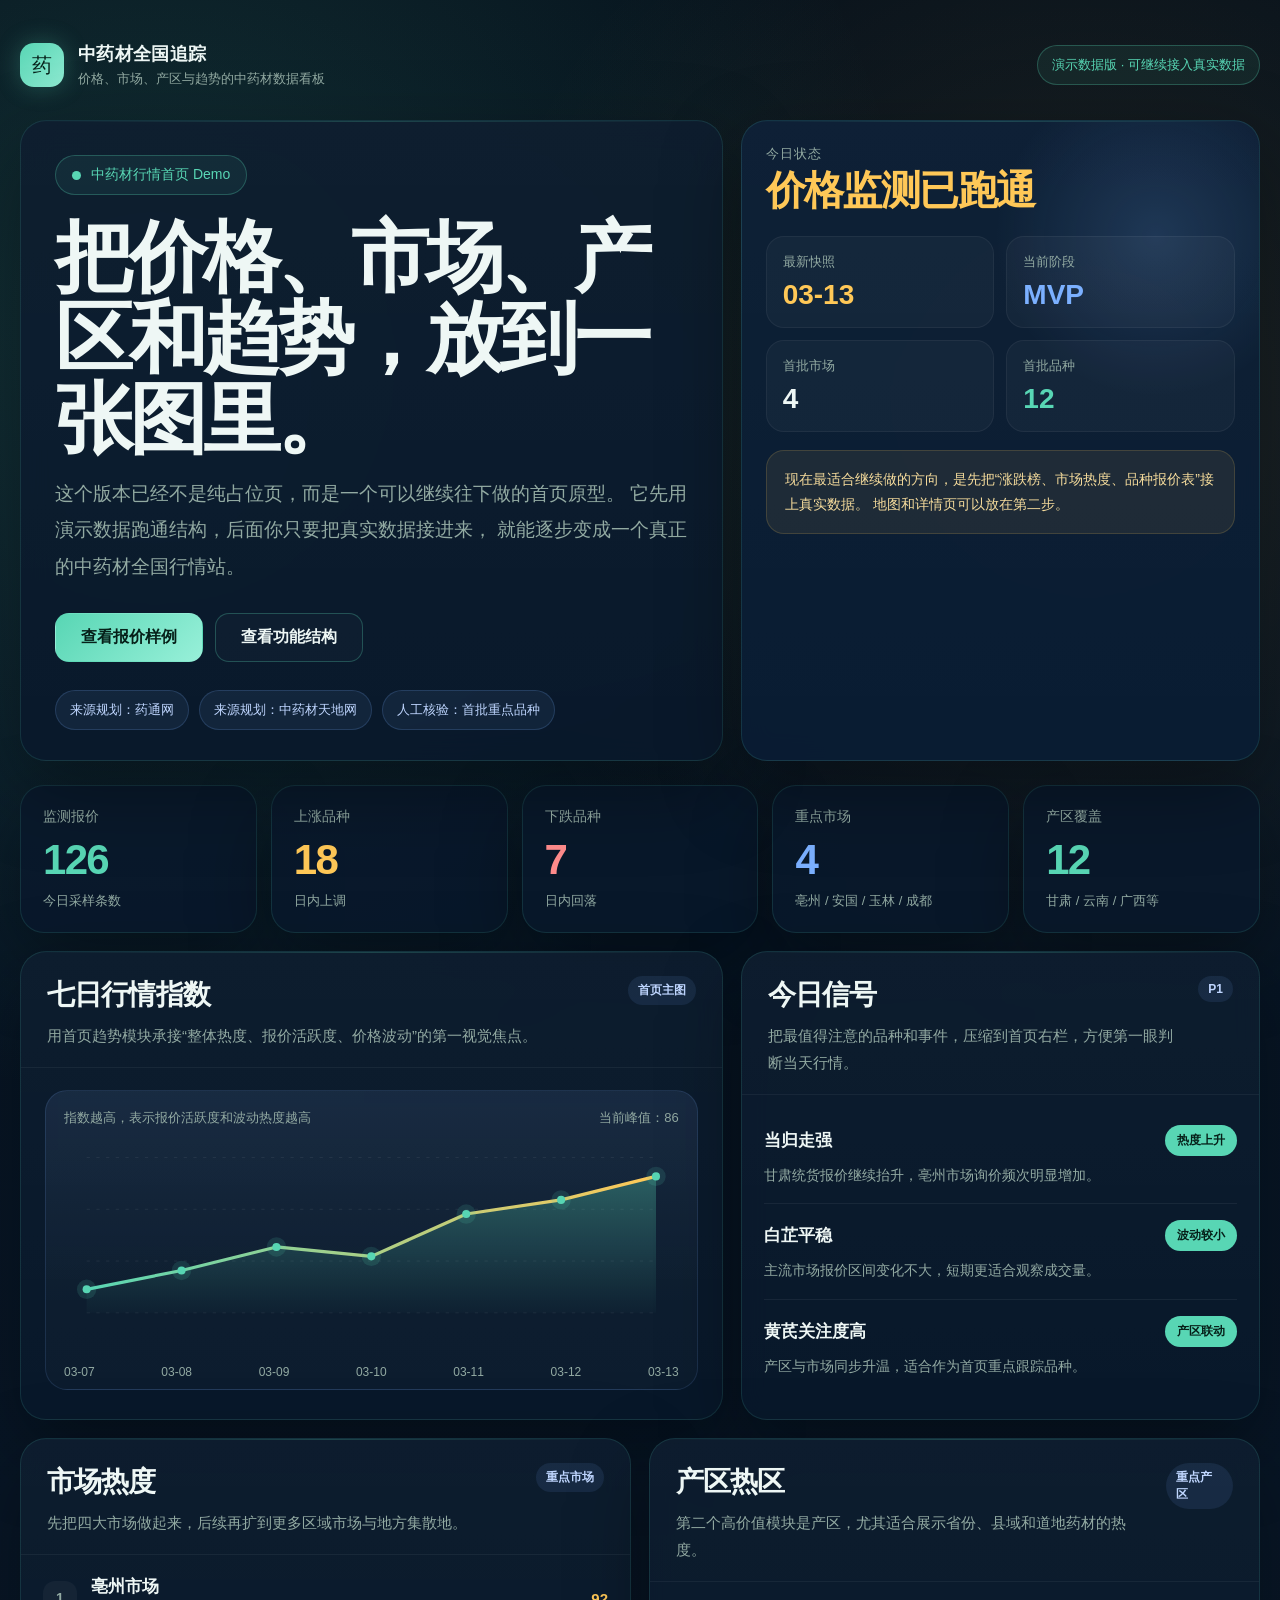
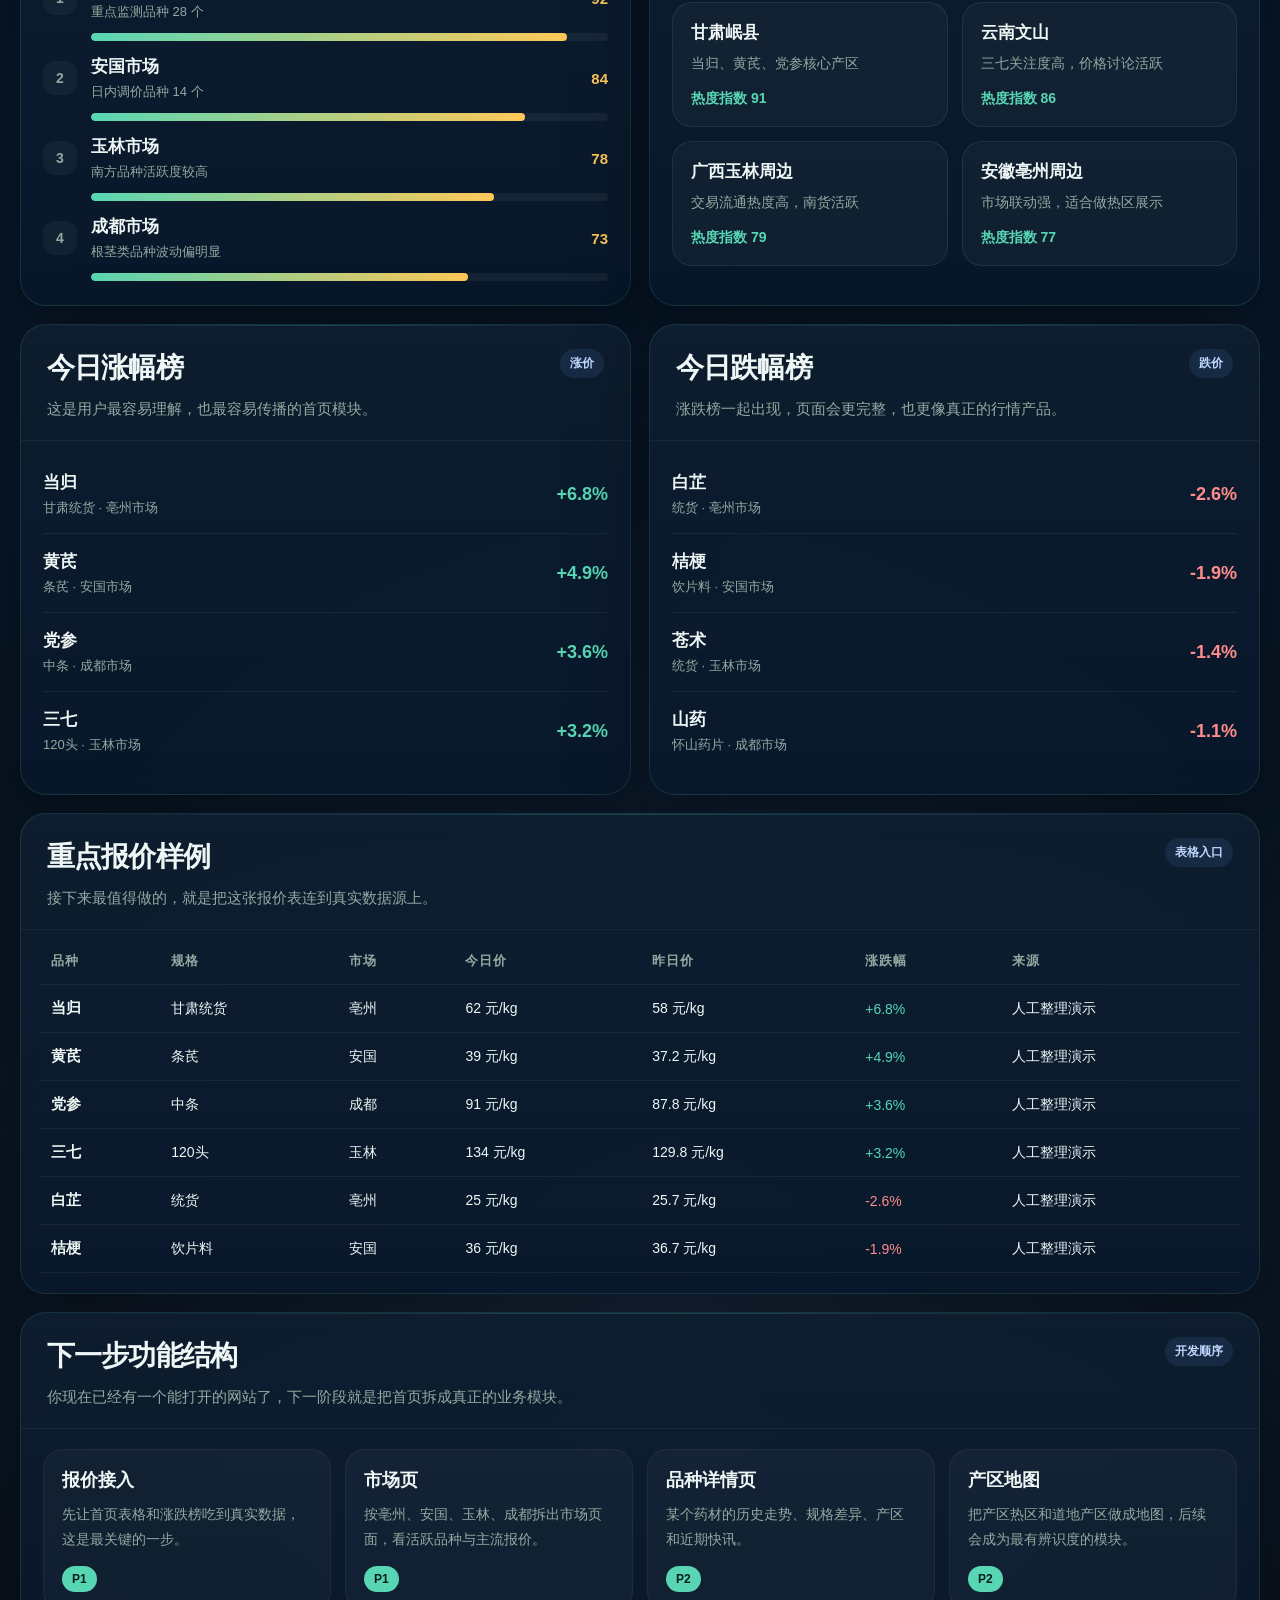
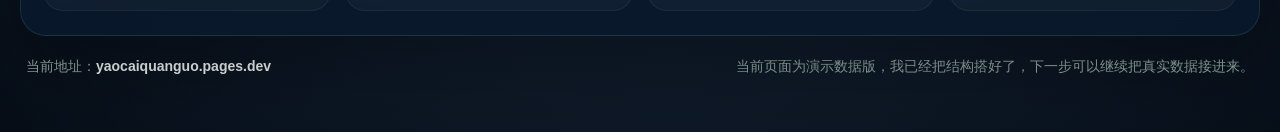
==== public/index.html @ 90f105a0 "Restore previous homepage visual palette" ====
<!DOCTYPE html>
<html lang="zh-CN">
<head>
  <meta charset="UTF-8">
  <meta name="viewport" content="width=device-width, initial-scale=1.0">
  <title>中药材全国追踪</title>
  <style>
    :root {
      --bg: #06111e;
      --bg-soft: #0b1c30;
      --panel: rgba(9, 25, 44, 0.9);
      --panel-strong: rgba(10, 29, 51, 0.96);
      --line: rgba(88, 214, 180, 0.14);
      --line-strong: rgba(88, 214, 180, 0.28);
      --text: #eef7f5;
      --muted: #92aaa2;
      --accent: #58d6b4;
      --accent-rgb: 88, 214, 180;
      --accent-deep: #1cb593;
      --accent-2: #ffc857;
      --accent-2-rgb: 255, 200, 87;
      --accent-3: #7bb0ff;
      --accent-3-rgb: 123, 176, 255;
      --danger: #ff8c8c;
      --danger-deep: #ff5f5f;
      --shadow: 0 28px 80px rgba(0, 0, 0, 0.34);
      --radius: 26px;
    }

    * {
      box-sizing: border-box;
    }

    html {
      scroll-behavior: smooth;
    }

    body {
      margin: 0;
      color: var(--text);
      font-family: "PingFang SC", "Noto Sans SC", "Microsoft YaHei", sans-serif;
      background:
        radial-gradient(circle at 12% 10%, rgba(var(--accent-rgb), 0.16), transparent 24%),
        radial-gradient(circle at 85% 12%, rgba(var(--accent-2-rgb), 0.1), transparent 20%),
        radial-gradient(circle at 52% 88%, rgba(var(--accent-3-rgb), 0.14), transparent 28%),
        linear-gradient(180deg, #05101b 0%, #071524 28%, #091728 62%, #050c15 100%);
      min-height: 100vh;
    }

    .shell {
      width: min(1240px, calc(100% - 32px));
      margin: 0 auto;
      padding: 24px 0 56px;
    }

    .topbar {
      display: flex;
      align-items: center;
      justify-content: space-between;
      gap: 16px;
      padding: 18px 0 10px;
    }

    .brand {
      display: flex;
      align-items: center;
      gap: 14px;
    }

    .brand-mark {
      width: 44px;
      height: 44px;
      display: grid;
      place-items: center;
      border-radius: 14px;
      color: #062019;
      font-size: 20px;
      background: linear-gradient(135deg, var(--accent), #8fead2);
      box-shadow: 0 0 24px rgba(var(--accent-rgb), 0.28);
    }

    .brand h1 {
      margin: 0;
      font-size: 18px;
      letter-spacing: 0.02em;
    }

    .brand p {
      margin: 4px 0 0;
      color: var(--muted);
      font-size: 13px;
    }

    .status-pill {
      padding: 10px 14px;
      border: 1px solid var(--line-strong);
      border-radius: 999px;
      font-size: 13px;
      color: var(--accent);
      background: rgba(var(--accent-rgb), 0.08);
    }

    .hero {
      display: grid;
      grid-template-columns: 1.15fr 0.85fr;
      gap: 18px;
      padding: 22px 0 24px;
      align-items: stretch;
    }

    .hero-main,
    .panel {
      position: relative;
      overflow: hidden;
      border: 1px solid var(--line);
      border-radius: var(--radius);
      background:
        linear-gradient(180deg, rgba(255, 255, 255, 0.02), rgba(255, 255, 255, 0)),
        var(--panel);
      box-shadow: var(--shadow);
      backdrop-filter: blur(14px);
    }

    .hero-main {
      padding: 34px 34px 30px;
      min-height: 360px;
    }

    .hero-main::before,
    .panel::before {
      content: "";
      position: absolute;
      inset: 0 auto auto 0;
      width: 100%;
      height: 1px;
      background: linear-gradient(90deg, transparent, rgba(var(--accent-rgb), 0.4), transparent);
      opacity: 0.55;
    }

    .eyebrow {
      display: inline-flex;
      align-items: center;
      gap: 10px;
      padding: 10px 16px;
      border-radius: 999px;
      border: 1px solid var(--line-strong);
      color: var(--accent);
      background: rgba(var(--accent-rgb), 0.07);
      font-size: 14px;
    }

    .pulse {
      width: 9px;
      height: 9px;
      border-radius: 50%;
      background: var(--accent);
      box-shadow: 0 0 0 0 rgba(var(--accent-rgb), 0.65);
      animation: pulse 2s infinite;
    }

    @keyframes pulse {
      0% { box-shadow: 0 0 0 0 rgba(var(--accent-rgb), 0.55); }
      70% { box-shadow: 0 0 0 12px rgba(var(--accent-rgb), 0); }
      100% { box-shadow: 0 0 0 0 rgba(var(--accent-rgb), 0); }
    }

    .hero-title {
      margin: 22px 0 16px;
      max-width: 740px;
      font-size: clamp(38px, 7vw, 78px);
      line-height: 1.04;
      letter-spacing: -0.05em;
    }

    .hero-lead {
      max-width: 820px;
      margin: 0;
      font-size: 19px;
      line-height: 1.9;
      color: var(--muted);
    }

    .hero-actions {
      display: flex;
      flex-wrap: wrap;
      gap: 12px;
      margin-top: 28px;
    }

    .button {
      display: inline-flex;
      align-items: center;
      justify-content: center;
      min-width: 148px;
      padding: 13px 18px;
      border-radius: 14px;
      border: 1px solid var(--line-strong);
      text-decoration: none;
      color: var(--text);
      background: rgba(255, 255, 255, 0.02);
      font-weight: 600;
      transition: transform 0.18s ease, border-color 0.18s ease;
    }

    .button:hover {
      transform: translateY(-1px);
      border-color: rgba(var(--accent-rgb), 0.5);
    }

    .button.primary {
      color: #062019;
      background: linear-gradient(135deg, var(--accent), #98f0d9);
      border-color: transparent;
    }

    .source-strip {
      display: flex;
      flex-wrap: wrap;
      gap: 10px;
      margin-top: 28px;
    }

    .source-chip {
      padding: 10px 14px;
      border-radius: 999px;
      border: 1px solid rgba(var(--accent-3-rgb), 0.18);
      background: rgba(var(--accent-3-rgb), 0.08);
      color: #bfd6ff;
      font-size: 13px;
    }

    .hero-side {
      padding: 24px;
      display: flex;
      flex-direction: column;
      gap: 18px;
      background:
        radial-gradient(circle at 80% 18%, rgba(var(--accent-3-rgb), 0.16), transparent 24%),
        linear-gradient(180deg, rgba(255, 255, 255, 0.02), rgba(255, 255, 255, 0)),
        var(--panel-strong);
    }

    .side-label {
      color: var(--muted);
      font-size: 13px;
      letter-spacing: 0.08em;
      text-transform: uppercase;
    }

    .side-big {
      font-size: 40px;
      font-weight: 700;
      letter-spacing: -0.04em;
      color: var(--accent-2);
    }

    .mini-grid {
      display: grid;
      grid-template-columns: repeat(2, minmax(0, 1fr));
      gap: 12px;
    }

    .mini-card {
      padding: 16px;
      border-radius: 18px;
      background: rgba(255, 255, 255, 0.03);
      border: 1px solid rgba(255, 255, 255, 0.05);
    }

    .mini-card .mini-label {
      font-size: 13px;
      color: var(--muted);
    }

    .mini-card .mini-value {
      margin-top: 8px;
      font-size: 28px;
      font-weight: 700;
    }

    .side-note {
      margin: 0;
      padding: 16px 18px;
      border-radius: 18px;
      background: rgba(var(--accent-2-rgb), 0.08);
      color: #f6dc9c;
      line-height: 1.8;
      font-size: 14px;
      border: 1px solid rgba(var(--accent-2-rgb), 0.16);
    }

    .stats {
      display: grid;
      grid-template-columns: repeat(5, minmax(0, 1fr));
      gap: 14px;
      margin-bottom: 18px;
    }

    .stat {
      padding: 22px;
      border: 1px solid var(--line);
      border-radius: 24px;
      background: var(--panel);
      box-shadow: var(--shadow);
    }

    .stat-label {
      font-size: 14px;
      color: var(--muted);
    }

    .stat-value {
      margin-top: 10px;
      font-size: clamp(26px, 4vw, 42px);
      font-weight: 700;
      letter-spacing: -0.04em;
    }

    .stat-sub {
      margin-top: 8px;
      font-size: 13px;
      color: var(--muted);
    }

    .green {
      color: var(--accent);
    }

    .gold {
      color: var(--accent-2);
    }

    .blue {
      color: var(--accent-3);
    }

    .red {
      color: var(--danger);
    }

    .layout-two {
      display: grid;
      grid-template-columns: 1.15fr 0.85fr;
      gap: 18px;
      margin-bottom: 18px;
    }

    .panel-head {
      display: flex;
      align-items: flex-start;
      justify-content: space-between;
      gap: 16px;
      padding: 24px 26px 18px;
      border-bottom: 1px solid rgba(255, 255, 255, 0.05);
    }

    .panel-title {
      margin: 0;
      font-size: 28px;
      letter-spacing: -0.03em;
    }

    .panel-sub {
      margin: 8px 0 0;
      color: var(--muted);
      line-height: 1.8;
      font-size: 15px;
    }

    .trend-panel {
      min-height: 420px;
    }

    .chart-area {
      padding: 22px 24px 26px;
    }

    .chart-frame {
      padding: 18px 18px 10px;
      border-radius: 22px;
      background:
        linear-gradient(180deg, rgba(var(--accent-3-rgb), 0.08), transparent 72%),
        rgba(255, 255, 255, 0.02);
      border: 1px solid rgba(var(--accent-3-rgb), 0.14);
    }

    .chart-meta {
      display: flex;
      justify-content: space-between;
      gap: 12px;
      margin-bottom: 16px;
      flex-wrap: wrap;
      color: var(--muted);
      font-size: 13px;
    }

    svg {
      width: 100%;
      height: auto;
      display: block;
    }

    .axis-row {
      display: flex;
      justify-content: space-between;
      gap: 8px;
      margin-top: 12px;
      color: var(--muted);
      font-size: 12px;
    }

    .signal-panel {
      min-height: 420px;
    }

    .signal-list {
      margin: 0;
      padding: 14px 22px 24px;
      list-style: none;
    }

    .signal-list li {
      padding: 16px 0;
      border-bottom: 1px solid rgba(255, 255, 255, 0.06);
    }

    .signal-list li:last-child {
      border-bottom: 0;
    }

    .signal-top {
      display: flex;
      justify-content: space-between;
      gap: 16px;
      align-items: center;
    }

    .signal-name {
      font-size: 17px;
      font-weight: 600;
    }

    .signal-tag {
      padding: 7px 12px;
      border-radius: 999px;
      font-size: 12px;
      font-weight: 700;
      color: #062019;
      background: var(--accent);
    }

    .signal-desc {
      margin-top: 8px;
      color: var(--muted);
      line-height: 1.7;
      font-size: 14px;
    }

    .heat-grid {
      display: grid;
      grid-template-columns: repeat(2, minmax(0, 1fr));
      gap: 18px;
      margin-bottom: 18px;
    }

    .heat-list {
      display: grid;
      gap: 14px;
      padding: 20px 22px 24px;
    }

    .heat-row {
      display: grid;
      grid-template-columns: auto 1fr auto;
      gap: 14px;
      align-items: center;
    }

    .heat-index {
      width: 34px;
      height: 34px;
      display: grid;
      place-items: center;
      border-radius: 12px;
      background: rgba(255, 255, 255, 0.04);
      color: var(--muted);
      font-size: 14px;
      font-weight: 700;
    }

    .heat-copy {
      min-width: 0;
    }

    .heat-name {
      font-size: 17px;
      font-weight: 600;
    }

    .heat-desc {
      margin-top: 5px;
      color: var(--muted);
      font-size: 13px;
      white-space: nowrap;
      overflow: hidden;
      text-overflow: ellipsis;
    }

    .heat-metric {
      min-width: 70px;
      text-align: right;
      font-weight: 700;
      color: var(--accent-2);
      font-size: 15px;
    }

    .bar {
      grid-column: 2 / span 2;
      height: 8px;
      border-radius: 999px;
      background: rgba(255, 255, 255, 0.05);
      overflow: hidden;
      margin-top: -2px;
    }

    .bar-fill {
      height: 100%;
      border-radius: 999px;
      background: linear-gradient(90deg, var(--accent), var(--accent-2));
    }

    .origin-grid {
      display: grid;
      grid-template-columns: repeat(2, minmax(0, 1fr));
      gap: 14px;
      padding: 20px 22px 24px;
    }

    .origin-card {
      padding: 18px;
      border-radius: 20px;
      background: rgba(255, 255, 255, 0.03);
      border: 1px solid rgba(var(--accent-3-rgb), 0.12);
    }

    .origin-name {
      font-size: 17px;
      font-weight: 700;
    }

    .origin-meta {
      margin-top: 8px;
      color: var(--muted);
      line-height: 1.7;
      font-size: 14px;
    }

    .origin-hot {
      margin-top: 14px;
      color: var(--accent);
      font-size: 14px;
      font-weight: 600;
    }

    .board-grid {
      display: grid;
      grid-template-columns: repeat(2, minmax(0, 1fr));
      gap: 18px;
      margin-bottom: 18px;
    }

    .board-list {
      margin: 0;
      padding: 14px 22px 24px;
      list-style: none;
    }

    .board-list li {
      display: grid;
      grid-template-columns: 1fr auto;
      gap: 12px;
      align-items: center;
      padding: 16px 0;
      border-bottom: 1px solid rgba(255, 255, 255, 0.06);
    }

    .board-list li:last-child {
      border-bottom: 0;
    }

    .board-name {
      font-size: 17px;
      font-weight: 600;
    }

    .board-desc {
      margin-top: 5px;
      color: var(--muted);
      font-size: 13px;
    }

    .board-value {
      font-size: 18px;
      font-weight: 700;
    }

    .table-panel {
      margin-bottom: 18px;
    }

    .table-wrap {
      overflow-x: auto;
      padding: 8px 18px 20px;
    }

    table {
      width: 100%;
      border-collapse: collapse;
      min-width: 860px;
    }

    th,
    td {
      padding: 14px 12px;
      text-align: left;
      border-bottom: 1px solid rgba(255, 255, 255, 0.06);
    }

    th {
      color: var(--muted);
      font-size: 13px;
      font-weight: 600;
      text-transform: uppercase;
      letter-spacing: 0.08em;
    }

    td {
      font-size: 14px;
    }

    .table-strong {
      font-weight: 700;
      font-size: 15px;
    }

    .chip {
      display: inline-flex;
      padding: 6px 10px;
      border-radius: 999px;
      font-size: 12px;
      font-weight: 700;
      background: rgba(var(--accent-3-rgb), 0.1);
      color: #bfd6ff;
    }

    .module-grid {
      display: grid;
      grid-template-columns: repeat(4, minmax(0, 1fr));
      gap: 14px;
      padding: 20px 22px 24px;
    }

    .module-card {
      padding: 18px;
      border-radius: 20px;
      background: rgba(255, 255, 255, 0.03);
      border: 1px solid rgba(255, 255, 255, 0.05);
    }

    .module-card h3 {
      margin: 0 0 10px;
      font-size: 18px;
    }

    .module-card p {
      margin: 0;
      color: var(--muted);
      line-height: 1.8;
      font-size: 14px;
    }

    .module-priority {
      margin-top: 14px;
      display: inline-flex;
      padding: 6px 10px;
      border-radius: 999px;
      font-size: 12px;
      font-weight: 700;
      color: #062019;
      background: var(--accent);
    }

    .footer {
      display: flex;
      justify-content: space-between;
      gap: 16px;
      align-items: center;
      padding: 22px 6px 0;
      color: var(--muted);
      font-size: 14px;
      flex-wrap: wrap;
    }

    .footer strong {
      color: var(--text);
    }

    @media (max-width: 1160px) {
      .stats {
        grid-template-columns: repeat(3, minmax(0, 1fr));
      }

      .module-grid {
        grid-template-columns: repeat(2, minmax(0, 1fr));
      }
    }

    @media (max-width: 920px) {
      .hero,
      .layout-two,
      .heat-grid,
      .board-grid {
        grid-template-columns: 1fr;
      }

      .stats {
        grid-template-columns: repeat(2, minmax(0, 1fr));
      }

      .origin-grid {
        grid-template-columns: 1fr;
      }

      .hero-main,
      .hero-side {
        padding-left: 22px;
        padding-right: 22px;
      }
    }

    @media (max-width: 640px) {
      .shell {
        width: min(100%, calc(100% - 20px));
      }

      .topbar {
        padding-top: 10px;
      }

      .hero-title {
        font-size: 42px;
      }

      .hero-lead {
        font-size: 16px;
      }

      .stats,
      .module-grid,
      .mini-grid {
        grid-template-columns: 1fr;
      }

      .panel-head {
        padding: 20px 18px 16px;
      }

      .chart-area,
      .heat-list,
      .origin-grid,
      .module-grid,
      .table-wrap,
      .board-list,
      .signal-list {
        padding-left: 16px;
        padding-right: 16px;
      }

      .panel-title {
        font-size: 24px;
      }
    }
  </style>
</head>
<body>
  <main class="shell">
    <header class="topbar">
      <div class="brand">
        <div class="brand-mark">药</div>
        <div>
          <h1>中药材全国追踪</h1>
          <p>价格、市场、产区与趋势的中药材数据看板</p>
        </div>
      </div>
      <div class="status-pill">演示数据版 · 可继续接入真实数据</div>
    </header>

    <section class="hero">
      <article class="hero-main">
        <div class="eyebrow">
          <span class="pulse"></span>
          中药材行情首页 Demo
        </div>
        <h2 class="hero-title">把价格、市场、产区和趋势，放到一张图里。</h2>
        <p class="hero-lead">
          这个版本已经不是纯占位页，而是一个可以继续往下做的首页原型。
          它先用演示数据跑通结构，后面你只要把真实数据接进来，
          就能逐步变成一个真正的中药材全国行情站。
        </p>
        <div class="hero-actions">
          <a class="button primary" href="#quotes">查看报价样例</a>
          <a class="button" href="#modules">查看功能结构</a>
        </div>
        <div class="source-strip">
          <span class="source-chip">来源规划：药通网</span>
          <span class="source-chip">来源规划：中药材天地网</span>
          <span class="source-chip">人工核验：首批重点品种</span>
        </div>
      </article>

      <aside class="hero-side panel">
        <div>
          <div class="side-label">今日状态</div>
          <div class="side-big">价格监测已跑通</div>
        </div>
        <div class="mini-grid">
          <div class="mini-card">
            <div class="mini-label">最新快照</div>
            <div class="mini-value gold">03-13</div>
          </div>
          <div class="mini-card">
            <div class="mini-label">当前阶段</div>
            <div class="mini-value blue">MVP</div>
          </div>
          <div class="mini-card">
            <div class="mini-label">首批市场</div>
            <div class="mini-value">4</div>
          </div>
          <div class="mini-card">
            <div class="mini-label">首批品种</div>
            <div class="mini-value green">12</div>
          </div>
        </div>
        <p class="side-note">
          现在最适合继续做的方向，是先把“涨跌榜、市场热度、品种报价表”接上真实数据。
          地图和详情页可以放在第二步。
        </p>
      </aside>
    </section>

    <section class="stats" id="stats"></section>

    <section class="layout-two">
      <article class="panel trend-panel">
        <div class="panel-head">
          <div>
            <h2 class="panel-title">七日行情指数</h2>
            <p class="panel-sub">用首页趋势模块承接“整体热度、报价活跃度、价格波动”的第一视觉焦点。</p>
          </div>
          <div class="chip">首页主图</div>
        </div>
        <div class="chart-area">
          <div class="chart-frame">
            <div class="chart-meta">
              <span>指数越高，表示报价活跃度和波动热度越高</span>
              <span>当前峰值：86</span>
            </div>
            <svg id="trendChart" viewBox="0 0 760 260" aria-label="七日行情指数图"></svg>
            <div class="axis-row" id="axisRow"></div>
          </div>
        </div>
      </article>

      <aside class="panel signal-panel">
        <div class="panel-head">
          <div>
            <h2 class="panel-title">今日信号</h2>
            <p class="panel-sub">把最值得注意的品种和事件，压缩到首页右栏，方便第一眼判断当天行情。</p>
          </div>
          <div class="chip">P1</div>
        </div>
        <ul class="signal-list" id="signalList"></ul>
      </aside>
    </section>

    <section class="heat-grid">
      <article class="panel">
        <div class="panel-head">
          <div>
            <h2 class="panel-title">市场热度</h2>
            <p class="panel-sub">先把四大市场做起来，后续再扩到更多区域市场与地方集散地。</p>
          </div>
          <div class="chip">重点市场</div>
        </div>
        <div class="heat-list" id="marketHeat"></div>
      </article>

      <article class="panel">
        <div class="panel-head">
          <div>
            <h2 class="panel-title">产区热区</h2>
            <p class="panel-sub">第二个高价值模块是产区，尤其适合展示省份、县域和道地药材的热度。</p>
          </div>
          <div class="chip">重点产区</div>
        </div>
        <div class="origin-grid" id="originHeat"></div>
      </article>
    </section>

    <section class="board-grid">
      <article class="panel">
        <div class="panel-head">
          <div>
            <h2 class="panel-title">今日涨幅榜</h2>
            <p class="panel-sub">这是用户最容易理解，也最容易传播的首页模块。</p>
          </div>
          <div class="chip">涨价</div>
        </div>
        <ul class="board-list" id="gainerList"></ul>
      </article>

      <article class="panel">
        <div class="panel-head">
          <div>
            <h2 class="panel-title">今日跌幅榜</h2>
            <p class="panel-sub">涨跌榜一起出现，页面会更完整，也更像真正的行情产品。</p>
          </div>
          <div class="chip">跌价</div>
        </div>
        <ul class="board-list" id="loserList"></ul>
      </article>
    </section>

    <section class="panel table-panel" id="quotes">
      <div class="panel-head">
        <div>
          <h2 class="panel-title">重点报价样例</h2>
          <p class="panel-sub">接下来最值得做的，就是把这张报价表连到真实数据源上。</p>
        </div>
        <div class="chip">表格入口</div>
      </div>
      <div class="table-wrap">
        <table>
          <thead>
            <tr>
              <th>品种</th>
              <th>规格</th>
              <th>市场</th>
              <th>今日价</th>
              <th>昨日价</th>
              <th>涨跌幅</th>
              <th>来源</th>
            </tr>
          </thead>
          <tbody id="quoteRows"></tbody>
        </table>
      </div>
    </section>

    <section class="panel" id="modules">
      <div class="panel-head">
        <div>
          <h2 class="panel-title">下一步功能结构</h2>
          <p class="panel-sub">你现在已经有一个能打开的网站了，下一阶段就是把首页拆成真正的业务模块。</p>
        </div>
        <div class="chip">开发顺序</div>
      </div>
      <div class="module-grid">
        <div class="module-card">
          <h3>报价接入</h3>
          <p>先让首页表格和涨跌榜吃到真实数据，这是最关键的一步。</p>
          <span class="module-priority">P1</span>
        </div>
        <div class="module-card">
          <h3>市场页</h3>
          <p>按亳州、安国、玉林、成都拆出市场页面，看活跃品种与主流报价。</p>
          <span class="module-priority">P1</span>
        </div>
        <div class="module-card">
          <h3>品种详情页</h3>
          <p>某个药材的历史走势、规格差异、产区和近期快讯。</p>
          <span class="module-priority">P2</span>
        </div>
        <div class="module-card">
          <h3>产区地图</h3>
          <p>把产区热区和道地产区做成地图，后续会成为最有辨识度的模块。</p>
          <span class="module-priority">P2</span>
        </div>
      </div>
    </section>

    <footer class="footer">
      <div>当前地址：<strong>yaocaiquanguo.pages.dev</strong></div>
      <div>当前页面为演示数据版，我已经把结构搭好了，下一步可以继续把真实数据接进来。</div>
    </footer>
  </main>

  <script>
    const dashboard = {
      stats: [
        { label: "监测报价", value: "126", sub: "今日采样条数", tone: "green" },
        { label: "上涨品种", value: "18", sub: "日内上调", tone: "gold" },
        { label: "下跌品种", value: "7", sub: "日内回落", tone: "red" },
        { label: "重点市场", value: "4", sub: "亳州 / 安国 / 玉林 / 成都", tone: "blue" },
        { label: "产区覆盖", value: "12", sub: "甘肃 / 云南 / 广西等", tone: "green" }
      ],
      trend: {
        labels: ["03-07", "03-08", "03-09", "03-10", "03-11", "03-12", "03-13"],
        values: [62, 66, 71, 69, 78, 81, 86]
      },
      signals: [
        {
          name: "当归走强",
          tag: "热度上升",
          desc: "甘肃统货报价继续抬升，亳州市场询价频次明显增加。"
        },
        {
          name: "白芷平稳",
          tag: "波动较小",
          desc: "主流市场报价区间变化不大，短期更适合观察成交量。"
        },
        {
          name: "黄芪关注度高",
          tag: "产区联动",
          desc: "产区与市场同步升温，适合作为首页重点跟踪品种。"
        }
      ],
      markets: [
        { name: "亳州市场", desc: "重点监测品种 28 个", score: 92 },
        { name: "安国市场", desc: "日内调价品种 14 个", score: 84 },
        { name: "玉林市场", desc: "南方品种活跃度较高", score: 78 },
        { name: "成都市场", desc: "根茎类品种波动偏明显", score: 73 }
      ],
      origins: [
        { name: "甘肃岷县", meta: "当归、黄芪、党参核心产区", hot: "热度指数 91" },
        { name: "云南文山", meta: "三七关注度高，价格讨论活跃", hot: "热度指数 86" },
        { name: "广西玉林周边", meta: "交易流通热度高，南货活跃", hot: "热度指数 79" },
        { name: "安徽亳州周边", meta: "市场联动强，适合做热区展示", hot: "热度指数 77" }
      ],
      gainers: [
        { name: "当归", desc: "甘肃统货 · 亳州市场", value: "+6.8%" },
        { name: "黄芪", desc: "条芪 · 安国市场", value: "+4.9%" },
        { name: "党参", desc: "中条 · 成都市场", value: "+3.6%" },
        { name: "三七", desc: "120头 · 玉林市场", value: "+3.2%" }
      ],
      losers: [
        { name: "白芷", desc: "统货 · 亳州市场", value: "-2.6%" },
        { name: "桔梗", desc: "饮片料 · 安国市场", value: "-1.9%" },
        { name: "苍术", desc: "统货 · 玉林市场", value: "-1.4%" },
        { name: "山药", desc: "怀山药片 · 成都市场", value: "-1.1%" }
      ],
      quotes: [
        { herb: "当归", spec: "甘肃统货", market: "亳州", today: "62 元/kg", yesterday: "58 元/kg", change: "+6.8%", source: "人工整理演示" },
        { herb: "黄芪", spec: "条芪", market: "安国", today: "39 元/kg", yesterday: "37.2 元/kg", change: "+4.9%", source: "人工整理演示" },
        { herb: "党参", spec: "中条", market: "成都", today: "91 元/kg", yesterday: "87.8 元/kg", change: "+3.6%", source: "人工整理演示" },
        { herb: "三七", spec: "120头", market: "玉林", today: "134 元/kg", yesterday: "129.8 元/kg", change: "+3.2%", source: "人工整理演示" },
        { herb: "白芷", spec: "统货", market: "亳州", today: "25 元/kg", yesterday: "25.7 元/kg", change: "-2.6%", source: "人工整理演示" },
        { herb: "桔梗", spec: "饮片料", market: "安国", today: "36 元/kg", yesterday: "36.7 元/kg", change: "-1.9%", source: "人工整理演示" }
      ]
    };

    function renderStats() {
      const root = document.getElementById("stats");
      root.innerHTML = dashboard.stats.map((item) => `
        <article class="stat">
          <div class="stat-label">${item.label}</div>
          <div class="stat-value ${item.tone}">${item.value}</div>
          <div class="stat-sub">${item.sub}</div>
        </article>
      `).join("");
    }

    function renderTrend() {
      const svg = document.getElementById("trendChart");
      const axis = document.getElementById("axisRow");
      const labels = dashboard.trend.labels;
      const values = dashboard.trend.values;
      const width = 760;
      const height = 260;
      const paddingX = 28;
      const top = 18;
      const bottom = 210;
      const min = Math.min(...values) - 5;
      const max = Math.max(...values) + 4;
      const stepX = (width - paddingX * 2) / (values.length - 1);

      const points = values.map((value, index) => {
        const x = paddingX + index * stepX;
        const y = bottom - ((value - min) / (max - min)) * (bottom - top);
        return { x, y, value };
      });

      const linePath = points.map((point, index) => `${index === 0 ? "M" : "L"} ${point.x} ${point.y}`).join(" ");
      const areaPath = `${linePath} L ${points[points.length - 1].x} ${bottom} L ${points[0].x} ${bottom} Z`;

      const grid = [0, 1, 2, 3].map((row) => {
        const y = top + ((bottom - top) / 3) * row;
        return `<line x1="${paddingX}" y1="${y}" x2="${width - paddingX}" y2="${y}" stroke="rgba(255,255,255,0.08)" stroke-dasharray="4 8" />`;
      }).join("");

      const dots = points.map((point) => `
        <circle cx="${point.x}" cy="${point.y}" r="5" fill="#58d6b4"></circle>
        <circle cx="${point.x}" cy="${point.y}" r="12" fill="rgba(88,214,180,0.14)"></circle>
      `).join("");

      svg.innerHTML = `
        <defs>
          <linearGradient id="areaFill" x1="0" x2="0" y1="0" y2="1">
            <stop offset="0%" stop-color="rgba(88,214,180,0.32)" />
            <stop offset="100%" stop-color="rgba(88,214,180,0.02)" />
          </linearGradient>
          <linearGradient id="lineStroke" x1="0" x2="1" y1="0" y2="0">
            <stop offset="0%" stop-color="#58d6b4" />
            <stop offset="100%" stop-color="#ffc857" />
          </linearGradient>
        </defs>
        ${grid}
        <path d="${areaPath}" fill="url(#areaFill)"></path>
        <path d="${linePath}" fill="none" stroke="url(#lineStroke)" stroke-width="4" stroke-linecap="round" stroke-linejoin="round"></path>
        ${dots}
      `;

      axis.innerHTML = labels.map((label) => `<span>${label}</span>`).join("");
    }

    function renderSignals() {
      const root = document.getElementById("signalList");
      root.innerHTML = dashboard.signals.map((item) => `
        <li>
          <div class="signal-top">
            <div class="signal-name">${item.name}</div>
            <span class="signal-tag">${item.tag}</span>
          </div>
          <div class="signal-desc">${item.desc}</div>
        </li>
      `).join("");
    }

    function renderMarkets() {
      const root = document.getElementById("marketHeat");
      root.innerHTML = dashboard.markets.map((item, index) => `
        <div class="heat-row">
          <div class="heat-index">${index + 1}</div>
          <div class="heat-copy">
            <div class="heat-name">${item.name}</div>
            <div class="heat-desc">${item.desc}</div>
          </div>
          <div class="heat-metric">${item.score}</div>
          <div class="bar">
            <div class="bar-fill" style="width:${item.score}%"></div>
          </div>
        </div>
      `).join("");
    }

    function renderOrigins() {
      const root = document.getElementById("originHeat");
      root.innerHTML = dashboard.origins.map((item) => `
        <article class="origin-card">
          <div class="origin-name">${item.name}</div>
          <div class="origin-meta">${item.meta}</div>
          <div class="origin-hot">${item.hot}</div>
        </article>
      `).join("");
    }

    function renderBoard(listId, items, tone) {
      const root = document.getElementById(listId);
      root.innerHTML = items.map((item) => `
        <li>
          <div>
            <div class="board-name">${item.name}</div>
            <div class="board-desc">${item.desc}</div>
          </div>
          <div class="board-value ${tone}">${item.value}</div>
        </li>
      `).join("");
    }

    function renderQuotes() {
      const root = document.getElementById("quoteRows");
      root.innerHTML = dashboard.quotes.map((item) => `
        <tr>
          <td class="table-strong">${item.herb}</td>
          <td>${item.spec}</td>
          <td>${item.market}</td>
          <td>${item.today}</td>
          <td>${item.yesterday}</td>
          <td class="${item.change.startsWith('-') ? 'red' : 'green'}">${item.change}</td>
          <td>${item.source}</td>
        </tr>
      `).join("");
    }

    renderStats();
    renderTrend();
    renderSignals();
    renderMarkets();
    renderOrigins();
    renderBoard("gainerList", dashboard.gainers, "green");
    renderBoard("loserList", dashboard.losers, "red");
    renderQuotes();
  </script>
</body>
</html>
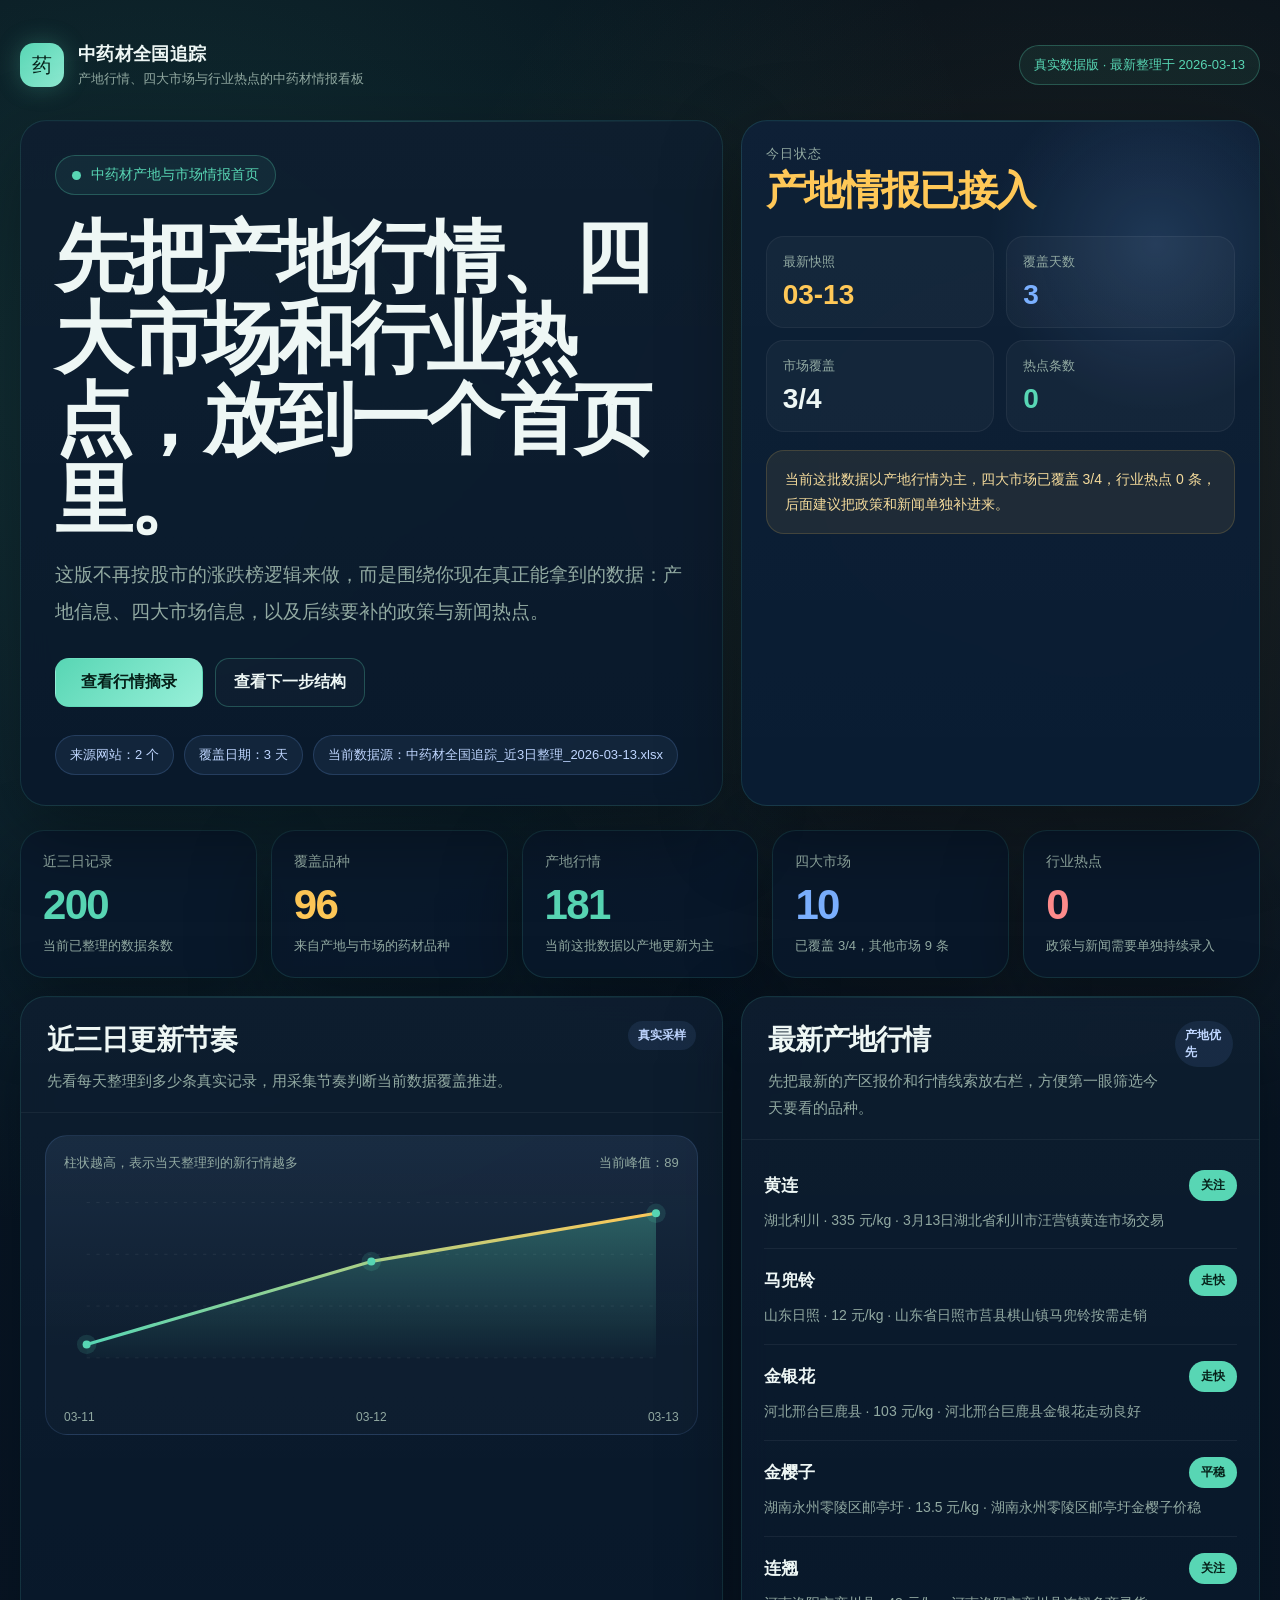
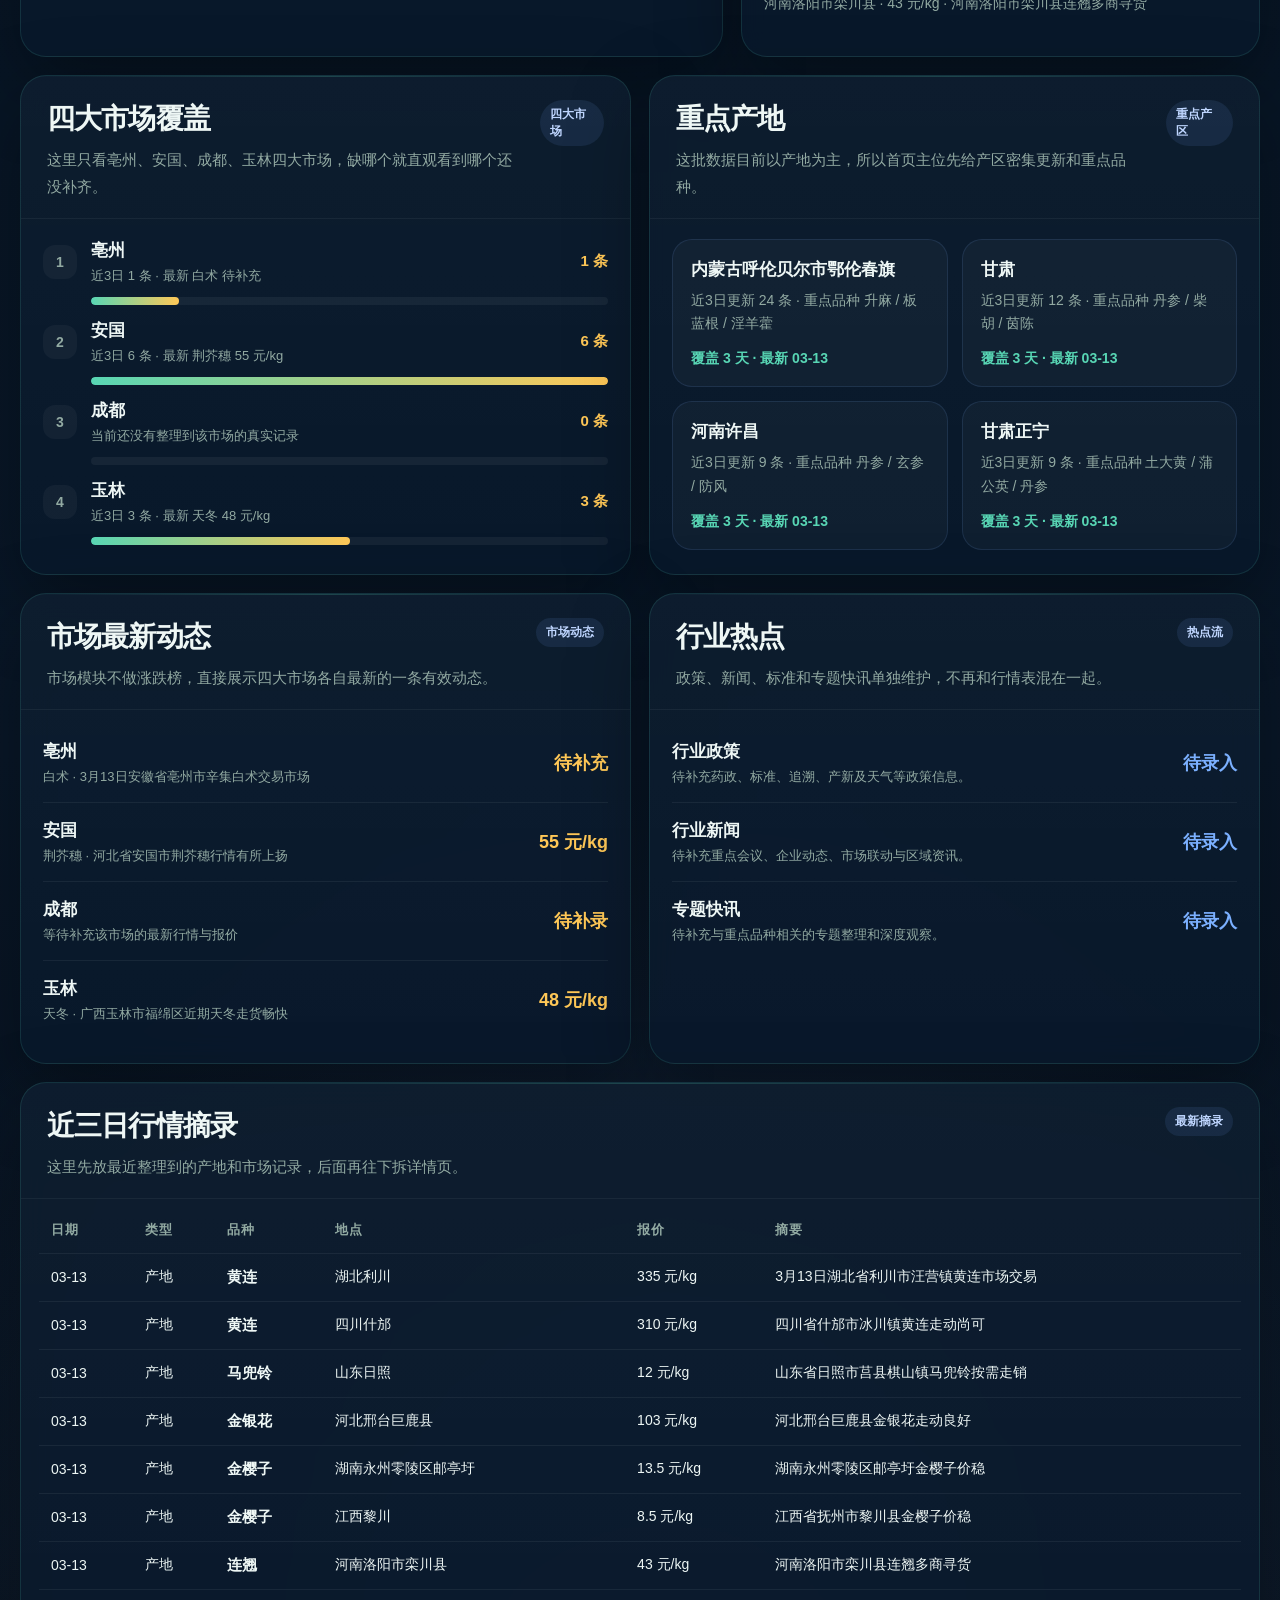
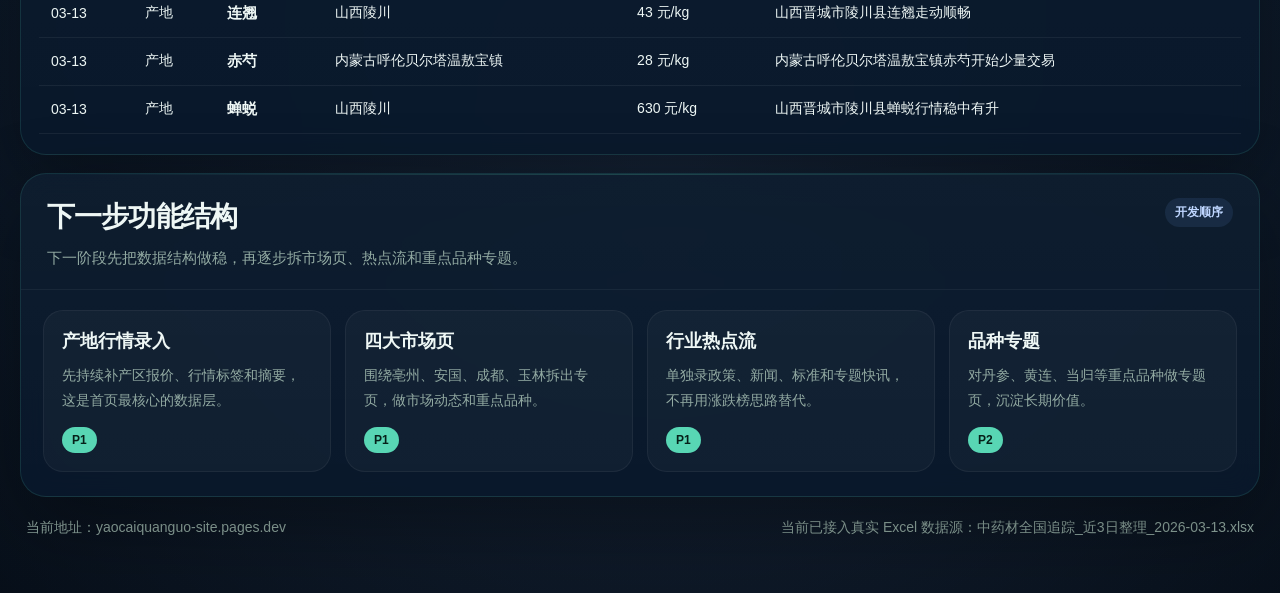
==== commit 4fb9960b: "Reshape site around origin market and hotspot data" ====
--- a/public/index.html
+++ b/public/index.html
@@ -789,62 +789,51 @@
         <div class="brand-mark">药</div>
         <div>
           <h1>中药材全国追踪</h1>
-          <p>价格、市场、产区与趋势的中药材数据看板</p>
+          <p>产地行情、四大市场与行业热点的中药材情报看板</p>
         </div>
       </div>
-      <div class="status-pill">演示数据版 · 可继续接入真实数据</div>
+      <div class="status-pill" id="statusPill">真实数据加载中</div>
     </header>
 
     <section class="hero">
       <article class="hero-main">
-        <div class="eyebrow">
+        <div class="eyebrow" id="heroEyebrow">
           <span class="pulse"></span>
-          中药材行情首页 Demo
-        </div>
-        <h2 class="hero-title">把价格、市场、产区和趋势，放到一张图里。</h2>
-        <p class="hero-lead">
-          这个版本已经不是纯占位页，而是一个可以继续往下做的首页原型。
-          它先用演示数据跑通结构，后面你只要把真实数据接进来，
-          就能逐步变成一个真正的中药材全国行情站。
-        </p>
+          中药材情报首页
+        </div>
+        <h2 class="hero-title" id="heroTitle">先把产地行情、四大市场和行业热点，放到一个首页里。</h2>
+        <p class="hero-lead" id="heroLead">这版首页正在读取真实 Excel 数据，重点展示产地、市场和行业热点。</p>
         <div class="hero-actions">
-          <a class="button primary" href="#quotes">查看报价样例</a>
-          <a class="button" href="#modules">查看功能结构</a>
-        </div>
-        <div class="source-strip">
-          <span class="source-chip">来源规划：药通网</span>
-          <span class="source-chip">来源规划：中药材天地网</span>
-          <span class="source-chip">人工核验：首批重点品种</span>
-        </div>
+          <a class="button primary" href="#quotes">查看行情摘录</a>
+          <a class="button" href="#modules">查看下一步结构</a>
+        </div>
+        <div class="source-strip" id="sourceStrip"></div>
       </article>
 
       <aside class="hero-side panel">
         <div>
           <div class="side-label">今日状态</div>
-          <div class="side-big">价格监测已跑通</div>
+          <div class="side-big" id="sideBig">真实数据加载中</div>
         </div>
         <div class="mini-grid">
           <div class="mini-card">
             <div class="mini-label">最新快照</div>
-            <div class="mini-value gold">03-13</div>
+            <div class="mini-value gold" id="latestDateValue">--</div>
           </div>
           <div class="mini-card">
-            <div class="mini-label">当前阶段</div>
-            <div class="mini-value blue">MVP</div>
+            <div class="mini-label">覆盖天数</div>
+            <div class="mini-value blue" id="daySpanValue">--</div>
           </div>
           <div class="mini-card">
-            <div class="mini-label">首批市场</div>
-            <div class="mini-value">4</div>
+            <div class="mini-label">市场覆盖</div>
+            <div class="mini-value" id="marketCoverageValue">--</div>
           </div>
           <div class="mini-card">
-            <div class="mini-label">首批品种</div>
-            <div class="mini-value green">12</div>
-          </div>
-        </div>
-        <p class="side-note">
-          现在最适合继续做的方向，是先把“涨跌榜、市场热度、品种报价表”接上真实数据。
-          地图和详情页可以放在第二步。
-        </p>
+            <div class="mini-label">热点条数</div>
+            <div class="mini-value green" id="hotspotCountValue">--</div>
+          </div>
+        </div>
+        <p class="side-note" id="sideNote">当前这批数据以产地为主，行业热点正在等待补充。</p>
       </aside>
     </section>
 
@@ -854,18 +843,18 @@
       <article class="panel trend-panel">
         <div class="panel-head">
           <div>
-            <h2 class="panel-title">七日行情指数</h2>
-            <p class="panel-sub">用首页趋势模块承接“整体热度、报价活跃度、价格波动”的第一视觉焦点。</p>
-          </div>
-          <div class="chip">首页主图</div>
+            <h2 class="panel-title">近三日更新节奏</h2>
+            <p class="panel-sub">先看每天整理到多少条真实记录，用采集节奏判断当前数据覆盖推进。</p>
+          </div>
+          <div class="chip">真实采样</div>
         </div>
         <div class="chart-area">
           <div class="chart-frame">
             <div class="chart-meta">
-              <span>指数越高，表示报价活跃度和波动热度越高</span>
-              <span>当前峰值：86</span>
+              <span>柱状越高，表示当天整理到的新行情越多</span>
+              <span id="trendPeak">当前峰值：--</span>
             </div>
-            <svg id="trendChart" viewBox="0 0 760 260" aria-label="七日行情指数图"></svg>
+            <svg id="trendChart" viewBox="0 0 760 260" aria-label="近三日更新节奏图"></svg>
             <div class="axis-row" id="axisRow"></div>
           </div>
         </div>
@@ -874,10 +863,10 @@
       <aside class="panel signal-panel">
         <div class="panel-head">
           <div>
-            <h2 class="panel-title">今日信号</h2>
-            <p class="panel-sub">把最值得注意的品种和事件，压缩到首页右栏，方便第一眼判断当天行情。</p>
-          </div>
-          <div class="chip">P1</div>
+            <h2 class="panel-title">最新产地行情</h2>
+            <p class="panel-sub">先把最新的产区报价和行情线索放右栏，方便第一眼筛选今天要看的品种。</p>
+          </div>
+          <div class="chip">产地优先</div>
         </div>
         <ul class="signal-list" id="signalList"></ul>
       </aside>
@@ -887,10 +876,10 @@
       <article class="panel">
         <div class="panel-head">
           <div>
-            <h2 class="panel-title">市场热度</h2>
-            <p class="panel-sub">先把四大市场做起来，后续再扩到更多区域市场与地方集散地。</p>
-          </div>
-          <div class="chip">重点市场</div>
+            <h2 class="panel-title">四大市场覆盖</h2>
+            <p class="panel-sub">这里只看亳州、安国、成都、玉林四大市场，缺哪个就直观看到哪个还没补齐。</p>
+          </div>
+          <div class="chip">四大市场</div>
         </div>
         <div class="heat-list" id="marketHeat"></div>
       </article>
@@ -898,8 +887,8 @@
       <article class="panel">
         <div class="panel-head">
           <div>
-            <h2 class="panel-title">产区热区</h2>
-            <p class="panel-sub">第二个高价值模块是产区，尤其适合展示省份、县域和道地药材的热度。</p>
+            <h2 class="panel-title">重点产地</h2>
+            <p class="panel-sub">这批数据目前以产地为主，所以首页主位先给产区密集更新和重点品种。</p>
           </div>
           <div class="chip">重点产区</div>
         </div>
@@ -911,45 +900,44 @@
       <article class="panel">
         <div class="panel-head">
           <div>
-            <h2 class="panel-title">今日涨幅榜</h2>
-            <p class="panel-sub">这是用户最容易理解，也最容易传播的首页模块。</p>
-          </div>
-          <div class="chip">涨价</div>
-        </div>
-        <ul class="board-list" id="gainerList"></ul>
+            <h2 class="panel-title">市场最新动态</h2>
+            <p class="panel-sub">市场模块不做涨跌榜，直接展示四大市场各自最新的一条有效动态。</p>
+          </div>
+          <div class="chip">市场动态</div>
+        </div>
+        <ul class="board-list" id="marketUpdateList"></ul>
       </article>
 
       <article class="panel">
         <div class="panel-head">
           <div>
-            <h2 class="panel-title">今日跌幅榜</h2>
-            <p class="panel-sub">涨跌榜一起出现，页面会更完整，也更像真正的行情产品。</p>
-          </div>
-          <div class="chip">跌价</div>
-        </div>
-        <ul class="board-list" id="loserList"></ul>
+            <h2 class="panel-title">行业热点</h2>
+            <p class="panel-sub">政策、新闻、标准和专题快讯单独维护，不再和行情表混在一起。</p>
+          </div>
+          <div class="chip">热点流</div>
+        </div>
+        <ul class="board-list" id="hotspotList"></ul>
       </article>
     </section>
 
     <section class="panel table-panel" id="quotes">
       <div class="panel-head">
         <div>
-          <h2 class="panel-title">重点报价样例</h2>
-          <p class="panel-sub">接下来最值得做的，就是把这张报价表连到真实数据源上。</p>
-        </div>
-        <div class="chip">表格入口</div>
+          <h2 class="panel-title">近三日行情摘录</h2>
+          <p class="panel-sub">这里先放最近整理到的产地和市场记录，后面再往下拆详情页。</p>
+        </div>
+        <div class="chip">最新摘录</div>
       </div>
       <div class="table-wrap">
         <table>
           <thead>
             <tr>
+              <th>日期</th>
+              <th>类型</th>
               <th>品种</th>
-              <th>规格</th>
-              <th>市场</th>
-              <th>今日价</th>
-              <th>昨日价</th>
-              <th>涨跌幅</th>
-              <th>来源</th>
+              <th>地点</th>
+              <th>报价</th>
+              <th>摘要</th>
             </tr>
           </thead>
           <tbody id="quoteRows"></tbody>
@@ -961,105 +949,21 @@
       <div class="panel-head">
         <div>
           <h2 class="panel-title">下一步功能结构</h2>
-          <p class="panel-sub">你现在已经有一个能打开的网站了，下一阶段就是把首页拆成真正的业务模块。</p>
+          <p class="panel-sub">下一阶段先把数据结构做稳，再逐步拆市场页、热点流和重点品种专题。</p>
         </div>
         <div class="chip">开发顺序</div>
       </div>
-      <div class="module-grid">
-        <div class="module-card">
-          <h3>报价接入</h3>
-          <p>先让首页表格和涨跌榜吃到真实数据，这是最关键的一步。</p>
-          <span class="module-priority">P1</span>
-        </div>
-        <div class="module-card">
-          <h3>市场页</h3>
-          <p>按亳州、安国、玉林、成都拆出市场页面，看活跃品种与主流报价。</p>
-          <span class="module-priority">P1</span>
-        </div>
-        <div class="module-card">
-          <h3>品种详情页</h3>
-          <p>某个药材的历史走势、规格差异、产区和近期快讯。</p>
-          <span class="module-priority">P2</span>
-        </div>
-        <div class="module-card">
-          <h3>产区地图</h3>
-          <p>把产区热区和道地产区做成地图，后续会成为最有辨识度的模块。</p>
-          <span class="module-priority">P2</span>
-        </div>
-      </div>
+      <div class="module-grid" id="moduleGrid"></div>
     </section>
 
     <footer class="footer">
-      <div>当前地址：<strong>yaocaiquanguo.pages.dev</strong></div>
-      <div>当前页面为演示数据版，我已经把结构搭好了，下一步可以继续把真实数据接进来。</div>
+      <div id="footerLeft">当前地址：<strong>yaocaiquanguo-site.pages.dev</strong></div>
+      <div id="footerRight">当前页面正在读取真实 Excel 数据。</div>
     </footer>
   </main>
 
   <script>
-    const dashboard = {
-      stats: [
-        { label: "监测报价", value: "126", sub: "今日采样条数", tone: "green" },
-        { label: "上涨品种", value: "18", sub: "日内上调", tone: "gold" },
-        { label: "下跌品种", value: "7", sub: "日内回落", tone: "red" },
-        { label: "重点市场", value: "4", sub: "亳州 / 安国 / 玉林 / 成都", tone: "blue" },
-        { label: "产区覆盖", value: "12", sub: "甘肃 / 云南 / 广西等", tone: "green" }
-      ],
-      trend: {
-        labels: ["03-07", "03-08", "03-09", "03-10", "03-11", "03-12", "03-13"],
-        values: [62, 66, 71, 69, 78, 81, 86]
-      },
-      signals: [
-        {
-          name: "当归走强",
-          tag: "热度上升",
-          desc: "甘肃统货报价继续抬升，亳州市场询价频次明显增加。"
-        },
-        {
-          name: "白芷平稳",
-          tag: "波动较小",
-          desc: "主流市场报价区间变化不大，短期更适合观察成交量。"
-        },
-        {
-          name: "黄芪关注度高",
-          tag: "产区联动",
-          desc: "产区与市场同步升温，适合作为首页重点跟踪品种。"
-        }
-      ],
-      markets: [
-        { name: "亳州市场", desc: "重点监测品种 28 个", score: 92 },
-        { name: "安国市场", desc: "日内调价品种 14 个", score: 84 },
-        { name: "玉林市场", desc: "南方品种活跃度较高", score: 78 },
-        { name: "成都市场", desc: "根茎类品种波动偏明显", score: 73 }
-      ],
-      origins: [
-        { name: "甘肃岷县", meta: "当归、黄芪、党参核心产区", hot: "热度指数 91" },
-        { name: "云南文山", meta: "三七关注度高，价格讨论活跃", hot: "热度指数 86" },
-        { name: "广西玉林周边", meta: "交易流通热度高，南货活跃", hot: "热度指数 79" },
-        { name: "安徽亳州周边", meta: "市场联动强，适合做热区展示", hot: "热度指数 77" }
-      ],
-      gainers: [
-        { name: "当归", desc: "甘肃统货 · 亳州市场", value: "+6.8%" },
-        { name: "黄芪", desc: "条芪 · 安国市场", value: "+4.9%" },
-        { name: "党参", desc: "中条 · 成都市场", value: "+3.6%" },
-        { name: "三七", desc: "120头 · 玉林市场", value: "+3.2%" }
-      ],
-      losers: [
-        { name: "白芷", desc: "统货 · 亳州市场", value: "-2.6%" },
-        { name: "桔梗", desc: "饮片料 · 安国市场", value: "-1.9%" },
-        { name: "苍术", desc: "统货 · 玉林市场", value: "-1.4%" },
-        { name: "山药", desc: "怀山药片 · 成都市场", value: "-1.1%" }
-      ],
-      quotes: [
-        { herb: "当归", spec: "甘肃统货", market: "亳州", today: "62 元/kg", yesterday: "58 元/kg", change: "+6.8%", source: "人工整理演示" },
-        { herb: "黄芪", spec: "条芪", market: "安国", today: "39 元/kg", yesterday: "37.2 元/kg", change: "+4.9%", source: "人工整理演示" },
-        { herb: "党参", spec: "中条", market: "成都", today: "91 元/kg", yesterday: "87.8 元/kg", change: "+3.6%", source: "人工整理演示" },
-        { herb: "三七", spec: "120头", market: "玉林", today: "134 元/kg", yesterday: "129.8 元/kg", change: "+3.2%", source: "人工整理演示" },
-        { herb: "白芷", spec: "统货", market: "亳州", today: "25 元/kg", yesterday: "25.7 元/kg", change: "-2.6%", source: "人工整理演示" },
-        { herb: "桔梗", spec: "饮片料", market: "安国", today: "36 元/kg", yesterday: "36.7 元/kg", change: "-1.9%", source: "人工整理演示" }
-      ]
-    };
-
-    function renderStats() {
+    function renderStats(dashboard) {
       const root = document.getElementById("stats");
       root.innerHTML = dashboard.stats.map((item) => `
         <article class="stat">
@@ -1070,11 +974,40 @@
       `).join("");
     }
 
-    function renderTrend() {
+    function renderHero(dashboard) {
+      document.getElementById("statusPill").textContent = dashboard.status;
+      document.getElementById("heroEyebrow").innerHTML = `<span class="pulse"></span>${dashboard.hero.eyebrow}`;
+      document.getElementById("heroTitle").textContent = dashboard.hero.title;
+      document.getElementById("heroLead").textContent = dashboard.hero.lead;
+      document.getElementById("sideBig").textContent = dashboard.hero.side_big;
+      document.getElementById("sideNote").textContent = dashboard.hero.side_note;
+
+      const metrics = dashboard.side_metrics || [];
+      document.getElementById("latestDateValue").textContent = metrics[0]?.value || "--";
+      document.getElementById("daySpanValue").textContent = metrics[1]?.value || "--";
+      document.getElementById("marketCoverageValue").textContent = metrics[2]?.value || "--";
+      document.getElementById("hotspotCountValue").textContent = metrics[3]?.value || "--";
+
+      const strip = document.getElementById("sourceStrip");
+      strip.innerHTML = (dashboard.hero.source_strip || []).map((item) => `<span class="source-chip">${item}</span>`).join("");
+
+      document.getElementById("footerLeft").textContent = dashboard.footer.left;
+      document.getElementById("footerRight").textContent = dashboard.footer.right;
+    }
+
+    function renderTrend(dashboard) {
       const svg = document.getElementById("trendChart");
       const axis = document.getElementById("axisRow");
       const labels = dashboard.trend.labels;
       const values = dashboard.trend.values;
+      document.getElementById("trendPeak").textContent = `当前峰值：${dashboard.trend.peak}`;
+
+      if (!labels.length || !values.length) {
+        svg.innerHTML = "";
+        axis.innerHTML = "";
+        return;
+      }
+
       const width = 760;
       const height = 260;
       const paddingX = 28;
@@ -1082,17 +1015,16 @@
       const bottom = 210;
       const min = Math.min(...values) - 5;
       const max = Math.max(...values) + 4;
-      const stepX = (width - paddingX * 2) / (values.length - 1);
+      const stepX = values.length > 1 ? (width - paddingX * 2) / (values.length - 1) : 0;
 
       const points = values.map((value, index) => {
         const x = paddingX + index * stepX;
-        const y = bottom - ((value - min) / (max - min)) * (bottom - top);
+        const y = bottom - ((value - min) / (max - min || 1)) * (bottom - top);
         return { x, y, value };
       });
 
       const linePath = points.map((point, index) => `${index === 0 ? "M" : "L"} ${point.x} ${point.y}`).join(" ");
       const areaPath = `${linePath} L ${points[points.length - 1].x} ${bottom} L ${points[0].x} ${bottom} Z`;
-
       const grid = [0, 1, 2, 3].map((row) => {
         const y = top + ((bottom - top) / 3) * row;
         return `<line x1="${paddingX}" y1="${y}" x2="${width - paddingX}" y2="${y}" stroke="rgba(255,255,255,0.08)" stroke-dasharray="4 8" />`;
@@ -1123,7 +1055,7 @@
       axis.innerHTML = labels.map((label) => `<span>${label}</span>`).join("");
     }
 
-    function renderSignals() {
+    function renderSignals(dashboard) {
       const root = document.getElementById("signalList");
       root.innerHTML = dashboard.signals.map((item) => `
         <li>
@@ -1136,7 +1068,7 @@
       `).join("");
     }
 
-    function renderMarkets() {
+    function renderMarkets(dashboard) {
       const root = document.getElementById("marketHeat");
       root.innerHTML = dashboard.markets.map((item, index) => `
         <div class="heat-row">
@@ -1145,7 +1077,7 @@
             <div class="heat-name">${item.name}</div>
             <div class="heat-desc">${item.desc}</div>
           </div>
-          <div class="heat-metric">${item.score}</div>
+          <div class="heat-metric">${item.metric}</div>
           <div class="bar">
             <div class="bar-fill" style="width:${item.score}%"></div>
           </div>
@@ -1153,7 +1085,7 @@
       `).join("");
     }
 
-    function renderOrigins() {
+    function renderOrigins(dashboard) {
       const root = document.getElementById("originHeat");
       root.innerHTML = dashboard.origins.map((item) => `
         <article class="origin-card">
@@ -1177,29 +1109,57 @@
       `).join("");
     }
 
-    function renderQuotes() {
+    function renderQuotes(dashboard) {
       const root = document.getElementById("quoteRows");
-      root.innerHTML = dashboard.quotes.map((item) => `
+      root.innerHTML = dashboard.table_rows.map((item) => `
         <tr>
+          <td>${item.date}</td>
+          <td>${item.type}</td>
           <td class="table-strong">${item.herb}</td>
-          <td>${item.spec}</td>
-          <td>${item.market}</td>
-          <td>${item.today}</td>
-          <td>${item.yesterday}</td>
-          <td class="${item.change.startsWith('-') ? 'red' : 'green'}">${item.change}</td>
-          <td>${item.source}</td>
+          <td>${item.place}</td>
+          <td>${item.price}</td>
+          <td>${item.summary}</td>
         </tr>
       `).join("");
     }
 
-    renderStats();
-    renderTrend();
-    renderSignals();
-    renderMarkets();
-    renderOrigins();
-    renderBoard("gainerList", dashboard.gainers, "green");
-    renderBoard("loserList", dashboard.losers, "red");
-    renderQuotes();
+    function renderModules(dashboard) {
+      const root = document.getElementById("moduleGrid");
+      root.innerHTML = dashboard.modules.map((item) => `
+        <div class="module-card">
+          <h3>${item.title}</h3>
+          <p>${item.desc}</p>
+          <span class="module-priority">${item.priority}</span>
+        </div>
+      `).join("");
+    }
+
+    async function loadDashboard() {
+      try {
+        const response = await fetch(`./data/dashboard.json?v=${Date.now()}`);
+        if (!response.ok) {
+          throw new Error(`Failed to load dashboard data: ${response.status}`);
+        }
+        const dashboard = await response.json();
+        renderHero(dashboard);
+        renderStats(dashboard);
+        renderTrend(dashboard);
+        renderSignals(dashboard);
+        renderMarkets(dashboard);
+        renderOrigins(dashboard);
+        renderBoard("marketUpdateList", dashboard.market_updates, "gold");
+        renderBoard("hotspotList", dashboard.hotspots, "blue");
+        renderQuotes(dashboard);
+        renderModules(dashboard);
+      } catch (error) {
+        console.error(error);
+        document.getElementById("statusPill").textContent = "数据加载失败";
+        document.getElementById("sideBig").textContent = "请重新生成数据";
+        document.getElementById("sideNote").textContent = "当前没有读到 dashboard.json，请检查数据文件是否存在。";
+      }
+    }
+
+    loadDashboard();
   </script>
 </body>
 </html>
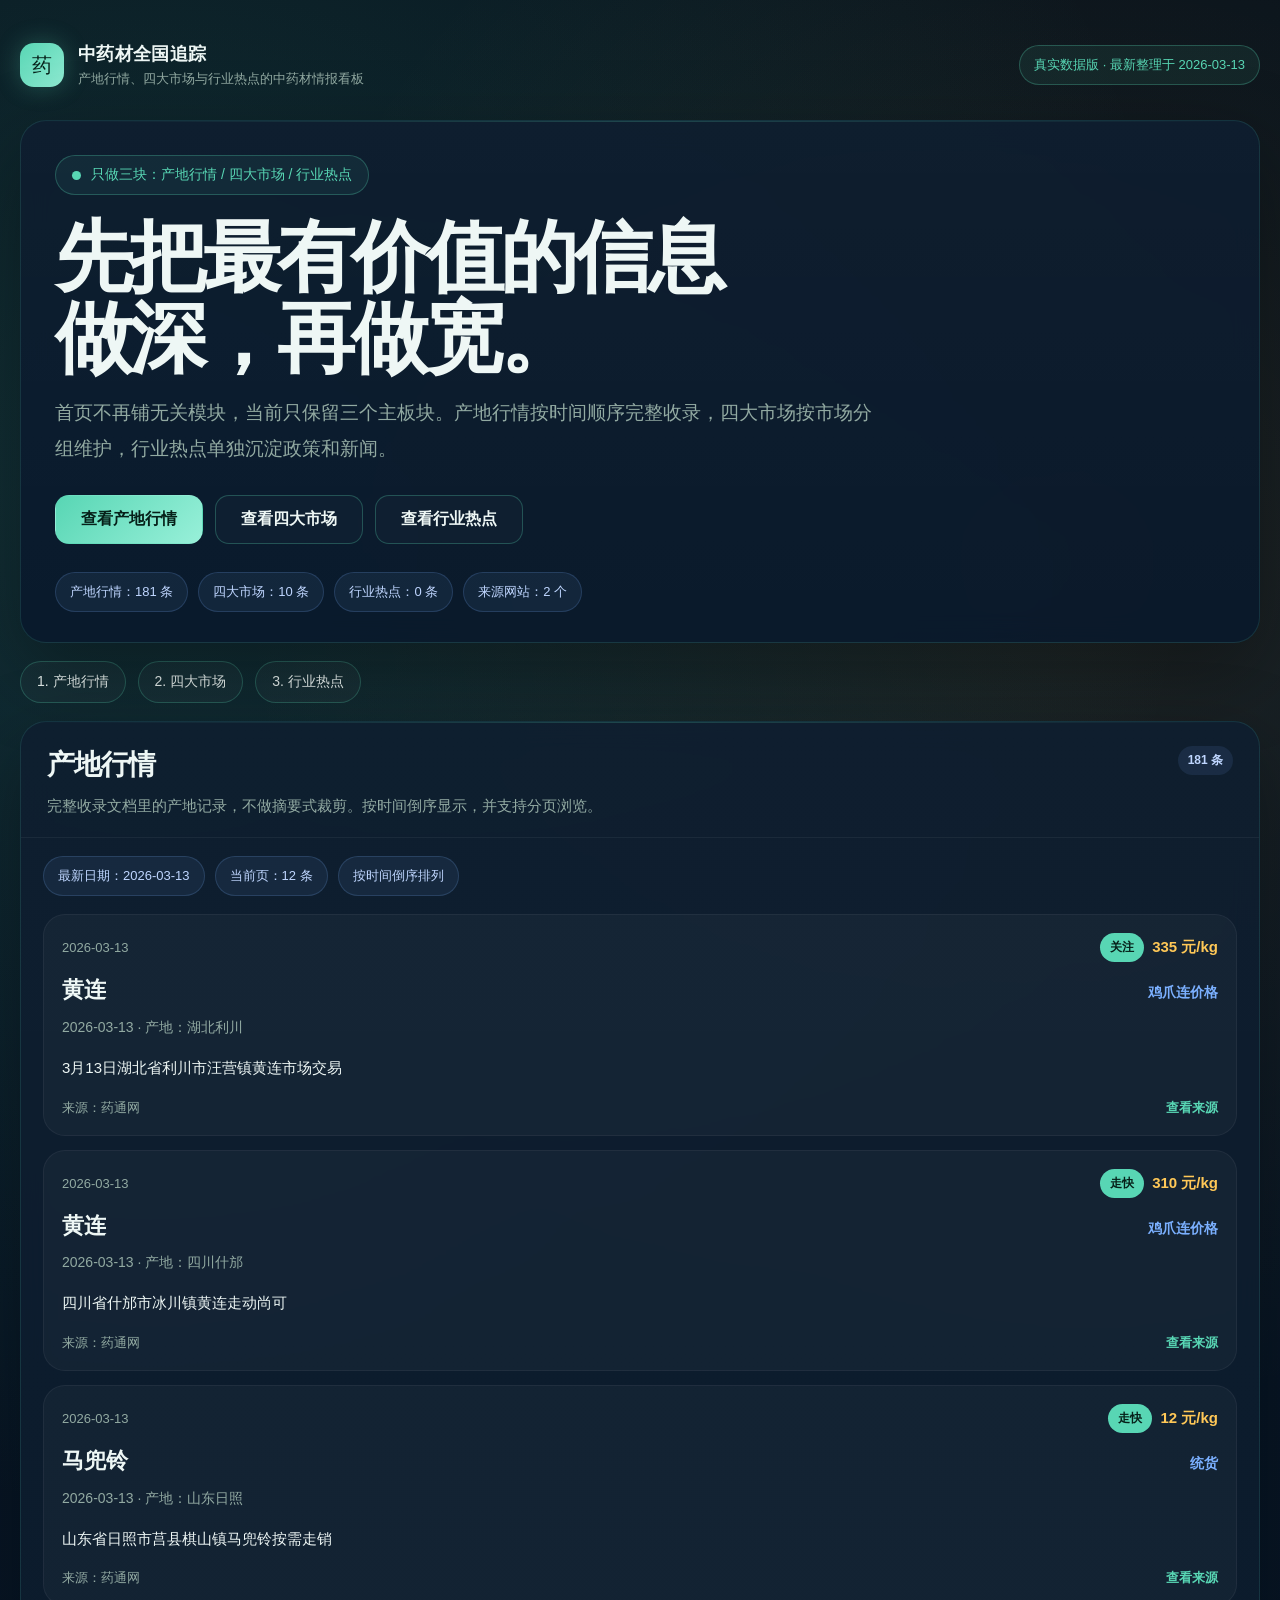
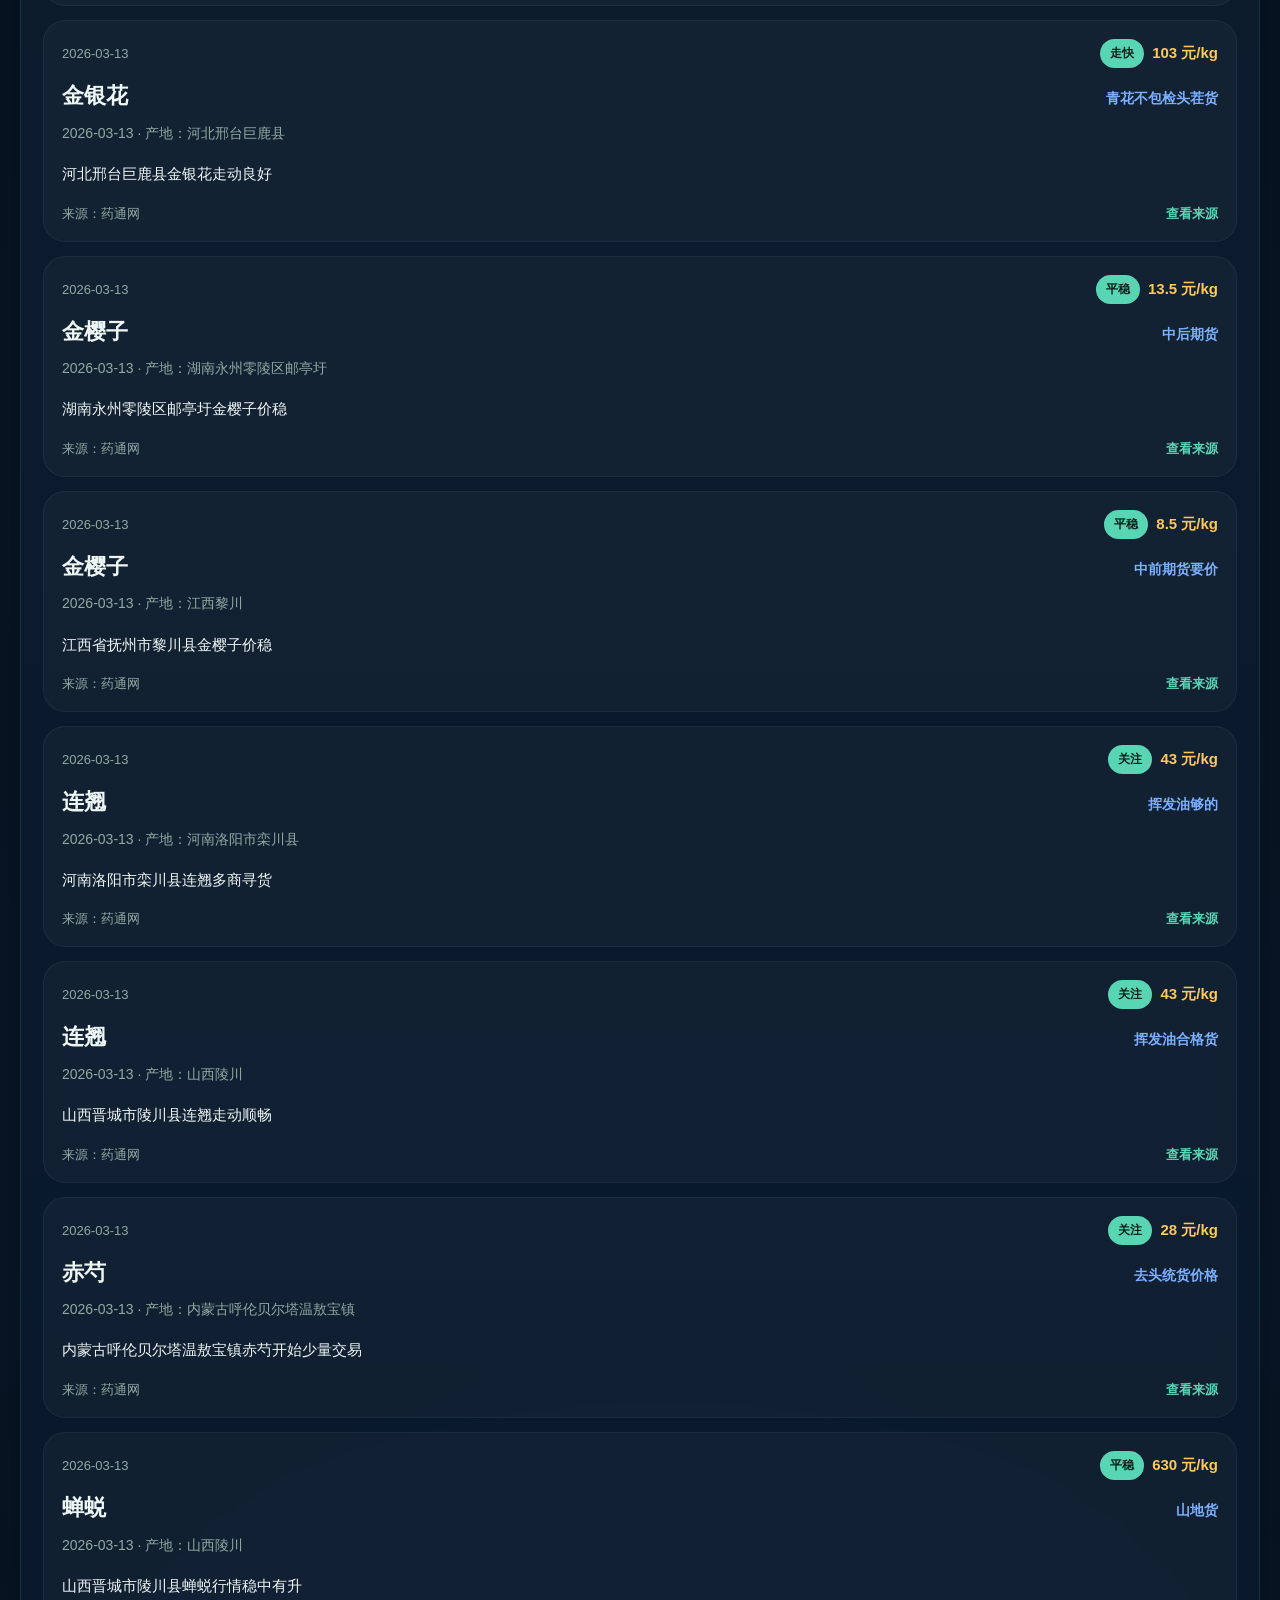
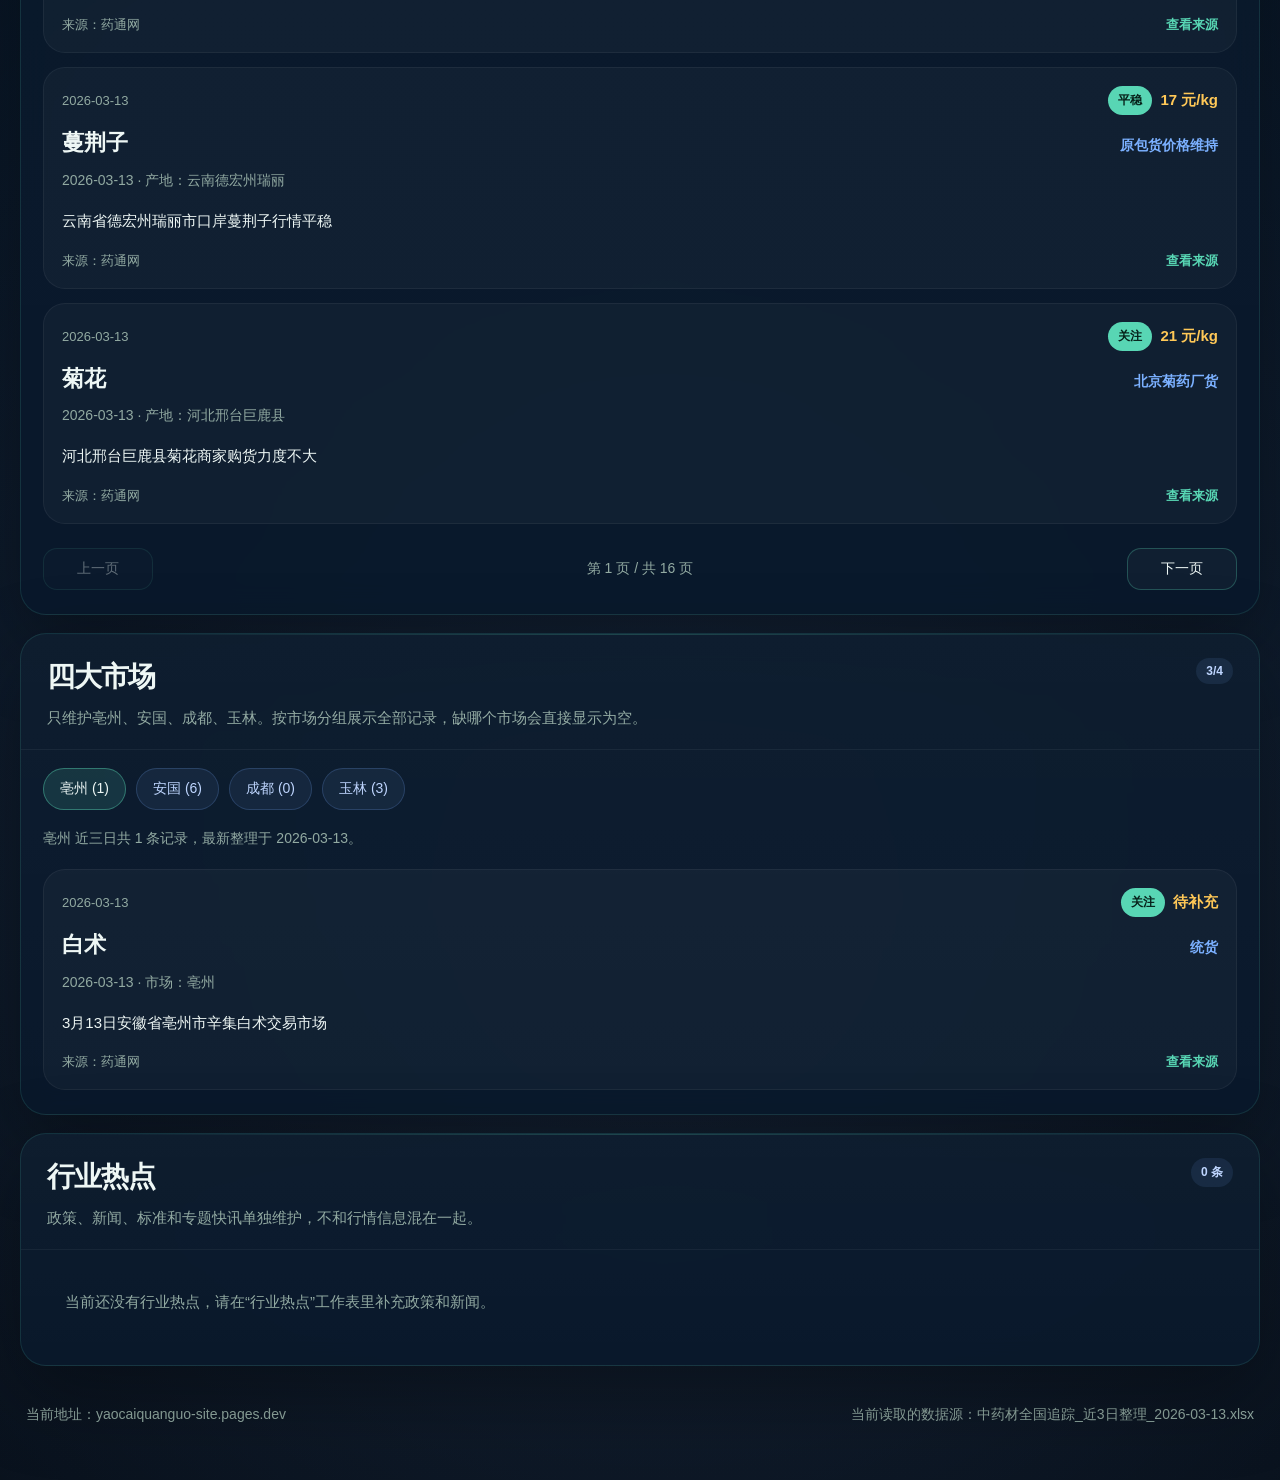
==== commit efdb7883: "Focus homepage on origin market and hotspot sections" ====
--- a/public/index.html
+++ b/public/index.html
@@ -101,11 +101,7 @@
     }
 
     .hero {
-      display: grid;
-      grid-template-columns: 1.15fr 0.85fr;
-      gap: 18px;
-      padding: 22px 0 24px;
-      align-items: stretch;
+      padding: 22px 0 18px;
     }
 
     .hero-main,
@@ -123,7 +119,11 @@
 
     .hero-main {
       padding: 34px 34px 30px;
-      min-height: 360px;
+      min-height: 320px;
+    }
+
+    .hero-main--single {
+      width: 100%;
     }
 
     .hero-main::before,
@@ -229,6 +229,228 @@
       font-size: 13px;
     }
 
+    .section-nav {
+      display: flex;
+      flex-wrap: wrap;
+      gap: 12px;
+      margin-bottom: 18px;
+    }
+
+    .nav-pill {
+      display: inline-flex;
+      align-items: center;
+      gap: 8px;
+      padding: 11px 16px;
+      border-radius: 999px;
+      border: 1px solid var(--line-strong);
+      color: var(--text);
+      text-decoration: none;
+      background: rgba(255, 255, 255, 0.03);
+      font-size: 14px;
+      transition: transform 0.18s ease, border-color 0.18s ease, background 0.18s ease;
+    }
+
+    .nav-pill:hover {
+      transform: translateY(-1px);
+      border-color: rgba(var(--accent-rgb), 0.44);
+      background: rgba(var(--accent-rgb), 0.08);
+    }
+
+    .section-panel {
+      margin-bottom: 18px;
+    }
+
+    .section-meta {
+      display: flex;
+      flex-wrap: wrap;
+      gap: 10px;
+      padding: 18px 22px 0;
+    }
+
+    .entry-list {
+      display: grid;
+      gap: 14px;
+      padding: 18px 22px 24px;
+    }
+
+    .entry-card {
+      padding: 18px;
+      border-radius: 22px;
+      background: rgba(255, 255, 255, 0.03);
+      border: 1px solid rgba(255, 255, 255, 0.05);
+    }
+
+    .entry-top {
+      display: flex;
+      justify-content: space-between;
+      align-items: center;
+      gap: 12px;
+      flex-wrap: wrap;
+    }
+
+    .entry-date {
+      color: var(--muted);
+      font-size: 13px;
+    }
+
+    .entry-badges {
+      display: flex;
+      flex-wrap: wrap;
+      align-items: center;
+      gap: 8px;
+    }
+
+    .entry-tag {
+      display: inline-flex;
+      padding: 6px 10px;
+      border-radius: 999px;
+      font-size: 12px;
+      font-weight: 700;
+      color: #062019;
+      background: var(--accent);
+    }
+
+    .entry-price {
+      color: var(--accent-2);
+      font-size: 15px;
+      font-weight: 700;
+    }
+
+    .entry-title-row {
+      display: flex;
+      justify-content: space-between;
+      gap: 12px;
+      align-items: baseline;
+      margin-top: 14px;
+      flex-wrap: wrap;
+    }
+
+    .entry-title {
+      margin: 0;
+      font-size: 22px;
+      line-height: 1.3;
+    }
+
+    .entry-spec {
+      color: var(--accent-3);
+      font-size: 14px;
+      font-weight: 600;
+    }
+
+    .entry-meta {
+      margin-top: 10px;
+      color: var(--muted);
+      font-size: 14px;
+      line-height: 1.8;
+    }
+
+    .entry-summary {
+      margin: 14px 0 0;
+      color: var(--text);
+      font-size: 15px;
+      line-height: 1.9;
+    }
+
+    .entry-footer {
+      display: flex;
+      justify-content: space-between;
+      gap: 12px;
+      align-items: center;
+      margin-top: 16px;
+      flex-wrap: wrap;
+      color: var(--muted);
+      font-size: 13px;
+    }
+
+    .entry-link {
+      color: var(--accent);
+      text-decoration: none;
+      font-weight: 600;
+    }
+
+    .entry-link:hover {
+      text-decoration: underline;
+    }
+
+    .pager {
+      display: flex;
+      justify-content: space-between;
+      align-items: center;
+      gap: 12px;
+      padding: 0 22px 24px;
+      flex-wrap: wrap;
+    }
+
+    .pager-info {
+      color: var(--muted);
+      font-size: 14px;
+    }
+
+    .pager-button {
+      min-width: 110px;
+      padding: 11px 16px;
+      border-radius: 14px;
+      border: 1px solid var(--line-strong);
+      background: rgba(255, 255, 255, 0.03);
+      color: var(--text);
+      font-size: 14px;
+      cursor: pointer;
+      transition: opacity 0.18s ease, transform 0.18s ease, border-color 0.18s ease;
+    }
+
+    .pager-button:hover:not(:disabled) {
+      transform: translateY(-1px);
+      border-color: rgba(var(--accent-rgb), 0.44);
+    }
+
+    .pager-button:disabled {
+      opacity: 0.38;
+      cursor: not-allowed;
+    }
+
+    .market-tabs {
+      display: flex;
+      flex-wrap: wrap;
+      gap: 10px;
+      padding: 18px 22px 0;
+    }
+
+    .market-tab {
+      padding: 11px 16px;
+      border-radius: 999px;
+      border: 1px solid rgba(var(--accent-3-rgb), 0.2);
+      background: rgba(var(--accent-3-rgb), 0.08);
+      color: #bfd6ff;
+      font-size: 14px;
+      cursor: pointer;
+      transition: transform 0.18s ease, background 0.18s ease, border-color 0.18s ease;
+    }
+
+    .market-tab:hover {
+      transform: translateY(-1px);
+      border-color: rgba(var(--accent-3-rgb), 0.34);
+    }
+
+    .market-tab.active {
+      background: rgba(var(--accent-rgb), 0.14);
+      border-color: rgba(var(--accent-rgb), 0.42);
+      color: var(--text);
+    }
+
+    .market-summary {
+      padding: 16px 22px 0;
+      color: var(--muted);
+      font-size: 14px;
+      line-height: 1.8;
+    }
+
+    .empty-state {
+      padding: 20px 22px 24px;
+      color: var(--muted);
+      font-size: 15px;
+      line-height: 1.9;
+    }
+
     .hero-side {
       padding: 24px;
       display: flex;
@@ -716,25 +938,13 @@
     }
 
     @media (max-width: 920px) {
-      .hero,
-      .layout-two,
-      .heat-grid,
-      .board-grid {
-        grid-template-columns: 1fr;
-      }
-
-      .stats {
-        grid-template-columns: repeat(2, minmax(0, 1fr));
-      }
-
-      .origin-grid {
-        grid-template-columns: 1fr;
-      }
-
-      .hero-main,
-      .hero-side {
+      .hero-main {
         padding-left: 22px;
         padding-right: 22px;
+      }
+
+      .entry-title {
+        font-size: 20px;
       }
     }
 
@@ -755,29 +965,32 @@
         font-size: 16px;
       }
 
-      .stats,
-      .module-grid,
-      .mini-grid {
-        grid-template-columns: 1fr;
-      }
-
       .panel-head {
         padding: 20px 18px 16px;
       }
 
-      .chart-area,
-      .heat-list,
-      .origin-grid,
-      .module-grid,
-      .table-wrap,
-      .board-list,
-      .signal-list {
+      .entry-list,
+      .market-tabs,
+      .section-meta,
+      .pager {
         padding-left: 16px;
         padding-right: 16px;
       }
 
       .panel-title {
         font-size: 24px;
+      }
+
+      .entry-top,
+      .entry-title-row,
+      .entry-footer {
+        align-items: flex-start;
+      }
+
+      .nav-pill,
+      .market-tab {
+        width: 100%;
+        justify-content: center;
       }
     }
   </style>
@@ -796,164 +1009,67 @@
     </header>
 
     <section class="hero">
-      <article class="hero-main">
+      <article class="hero-main hero-main--single">
         <div class="eyebrow" id="heroEyebrow">
           <span class="pulse"></span>
           中药材情报首页
         </div>
-        <h2 class="hero-title" id="heroTitle">先把产地行情、四大市场和行业热点，放到一个首页里。</h2>
-        <p class="hero-lead" id="heroLead">这版首页正在读取真实 Excel 数据，重点展示产地、市场和行业热点。</p>
+        <h2 class="hero-title" id="heroTitle">先把最有价值的信息做深，再做宽。</h2>
+        <p class="hero-lead" id="heroLead">首页当前只保留三个板块：产地行情、四大市场、行业热点。产地行情会完整收录你整理文档里的信息，并按时间顺序分页展示。</p>
         <div class="hero-actions">
-          <a class="button primary" href="#quotes">查看行情摘录</a>
-          <a class="button" href="#modules">查看下一步结构</a>
+          <a class="button primary" href="#originSection">查看产地行情</a>
+          <a class="button" href="#marketSection">查看四大市场</a>
+          <a class="button" href="#hotspotSection">查看行业热点</a>
         </div>
         <div class="source-strip" id="sourceStrip"></div>
       </article>
-
-      <aside class="hero-side panel">
-        <div>
-          <div class="side-label">今日状态</div>
-          <div class="side-big" id="sideBig">真实数据加载中</div>
-        </div>
-        <div class="mini-grid">
-          <div class="mini-card">
-            <div class="mini-label">最新快照</div>
-            <div class="mini-value gold" id="latestDateValue">--</div>
-          </div>
-          <div class="mini-card">
-            <div class="mini-label">覆盖天数</div>
-            <div class="mini-value blue" id="daySpanValue">--</div>
-          </div>
-          <div class="mini-card">
-            <div class="mini-label">市场覆盖</div>
-            <div class="mini-value" id="marketCoverageValue">--</div>
-          </div>
-          <div class="mini-card">
-            <div class="mini-label">热点条数</div>
-            <div class="mini-value green" id="hotspotCountValue">--</div>
-          </div>
-        </div>
-        <p class="side-note" id="sideNote">当前这批数据以产地为主，行业热点正在等待补充。</p>
-      </aside>
     </section>
 
-    <section class="stats" id="stats"></section>
-
-    <section class="layout-two">
-      <article class="panel trend-panel">
-        <div class="panel-head">
-          <div>
-            <h2 class="panel-title">近三日更新节奏</h2>
-            <p class="panel-sub">先看每天整理到多少条真实记录，用采集节奏判断当前数据覆盖推进。</p>
-          </div>
-          <div class="chip">真实采样</div>
-        </div>
-        <div class="chart-area">
-          <div class="chart-frame">
-            <div class="chart-meta">
-              <span>柱状越高，表示当天整理到的新行情越多</span>
-              <span id="trendPeak">当前峰值：--</span>
-            </div>
-            <svg id="trendChart" viewBox="0 0 760 260" aria-label="近三日更新节奏图"></svg>
-            <div class="axis-row" id="axisRow"></div>
-          </div>
-        </div>
-      </article>
-
-      <aside class="panel signal-panel">
-        <div class="panel-head">
-          <div>
-            <h2 class="panel-title">最新产地行情</h2>
-            <p class="panel-sub">先把最新的产区报价和行情线索放右栏，方便第一眼筛选今天要看的品种。</p>
-          </div>
-          <div class="chip">产地优先</div>
-        </div>
-        <ul class="signal-list" id="signalList"></ul>
-      </aside>
-    </section>
-
-    <section class="heat-grid">
-      <article class="panel">
-        <div class="panel-head">
-          <div>
-            <h2 class="panel-title">四大市场覆盖</h2>
-            <p class="panel-sub">这里只看亳州、安国、成都、玉林四大市场，缺哪个就直观看到哪个还没补齐。</p>
-          </div>
-          <div class="chip">四大市场</div>
-        </div>
-        <div class="heat-list" id="marketHeat"></div>
-      </article>
-
-      <article class="panel">
-        <div class="panel-head">
-          <div>
-            <h2 class="panel-title">重点产地</h2>
-            <p class="panel-sub">这批数据目前以产地为主，所以首页主位先给产区密集更新和重点品种。</p>
-          </div>
-          <div class="chip">重点产区</div>
-        </div>
-        <div class="origin-grid" id="originHeat"></div>
-      </article>
-    </section>
-
-    <section class="board-grid">
-      <article class="panel">
-        <div class="panel-head">
-          <div>
-            <h2 class="panel-title">市场最新动态</h2>
-            <p class="panel-sub">市场模块不做涨跌榜，直接展示四大市场各自最新的一条有效动态。</p>
-          </div>
-          <div class="chip">市场动态</div>
-        </div>
-        <ul class="board-list" id="marketUpdateList"></ul>
-      </article>
-
-      <article class="panel">
-        <div class="panel-head">
-          <div>
-            <h2 class="panel-title">行业热点</h2>
-            <p class="panel-sub">政策、新闻、标准和专题快讯单独维护，不再和行情表混在一起。</p>
-          </div>
-          <div class="chip">热点流</div>
-        </div>
-        <ul class="board-list" id="hotspotList"></ul>
-      </article>
-    </section>
-
-    <section class="panel table-panel" id="quotes">
+    <nav class="section-nav">
+      <a class="nav-pill" href="#originSection">1. 产地行情</a>
+      <a class="nav-pill" href="#marketSection">2. 四大市场</a>
+      <a class="nav-pill" href="#hotspotSection">3. 行业热点</a>
+    </nav>
+
+    <section class="panel section-panel" id="originSection">
       <div class="panel-head">
         <div>
-          <h2 class="panel-title">近三日行情摘录</h2>
-          <p class="panel-sub">这里先放最近整理到的产地和市场记录，后面再往下拆详情页。</p>
+          <h2 class="panel-title">产地行情</h2>
+          <p class="panel-sub">完整收录文档里的产地记录，不做摘要式裁剪。按时间倒序显示，并支持分页浏览。</p>
         </div>
-        <div class="chip">最新摘录</div>
+        <div class="chip" id="originCountChip">0 条</div>
       </div>
-      <div class="table-wrap">
-        <table>
-          <thead>
-            <tr>
-              <th>日期</th>
-              <th>类型</th>
-              <th>品种</th>
-              <th>地点</th>
-              <th>报价</th>
-              <th>摘要</th>
-            </tr>
-          </thead>
-          <tbody id="quoteRows"></tbody>
-        </table>
+      <div class="section-meta" id="originMeta"></div>
+      <div class="entry-list" id="originList"></div>
+      <div class="pager">
+        <button class="pager-button" id="originPrev">上一页</button>
+        <div class="pager-info" id="originPageInfo">第 1 页 / 共 1 页</div>
+        <button class="pager-button" id="originNext">下一页</button>
       </div>
     </section>
 
-    <section class="panel" id="modules">
+    <section class="panel section-panel" id="marketSection">
       <div class="panel-head">
         <div>
-          <h2 class="panel-title">下一步功能结构</h2>
-          <p class="panel-sub">下一阶段先把数据结构做稳，再逐步拆市场页、热点流和重点品种专题。</p>
+          <h2 class="panel-title">四大市场</h2>
+          <p class="panel-sub">只维护亳州、安国、成都、玉林。按市场分组展示全部记录，缺哪个市场会直接显示为空。</p>
         </div>
-        <div class="chip">开发顺序</div>
+        <div class="chip" id="marketCountChip">0/4</div>
       </div>
-      <div class="module-grid" id="moduleGrid"></div>
+      <div class="market-tabs" id="marketTabs"></div>
+      <div class="market-summary" id="marketSummary"></div>
+      <div class="entry-list" id="marketList"></div>
+    </section>
+
+    <section class="panel section-panel" id="hotspotSection">
+      <div class="panel-head">
+        <div>
+          <h2 class="panel-title">行业热点</h2>
+          <p class="panel-sub">政策、新闻、标准和专题快讯单独维护，不和行情信息混在一起。</p>
+        </div>
+        <div class="chip" id="hotspotCountChip">0 条</div>
+      </div>
+      <div class="entry-list" id="hotspotList"></div>
     </section>
 
     <footer class="footer">
@@ -963,175 +1079,149 @@
   </main>
 
   <script>
-    function renderStats(dashboard) {
-      const root = document.getElementById("stats");
-      root.innerHTML = dashboard.stats.map((item) => `
-        <article class="stat">
-          <div class="stat-label">${item.label}</div>
-          <div class="stat-value ${item.tone}">${item.value}</div>
-          <div class="stat-sub">${item.sub}</div>
-        </article>
-      `).join("");
+    const state = {
+      dashboard: null,
+      originPage: 1,
+      originPageSize: 12,
+      currentMarket: "亳州",
+    };
+
+    function escapeHtml(value) {
+      return String(value ?? "")
+        .replace(/&/g, "&amp;")
+        .replace(/</g, "&lt;")
+        .replace(/>/g, "&gt;")
+        .replace(/\"/g, "&quot;")
+        .replace(/'/g, "&#39;");
     }
 
     function renderHero(dashboard) {
       document.getElementById("statusPill").textContent = dashboard.status;
-      document.getElementById("heroEyebrow").innerHTML = `<span class="pulse"></span>${dashboard.hero.eyebrow}`;
+      document.getElementById("heroEyebrow").innerHTML = `<span class="pulse"></span>${escapeHtml(dashboard.hero.eyebrow)}`;
       document.getElementById("heroTitle").textContent = dashboard.hero.title;
       document.getElementById("heroLead").textContent = dashboard.hero.lead;
-      document.getElementById("sideBig").textContent = dashboard.hero.side_big;
-      document.getElementById("sideNote").textContent = dashboard.hero.side_note;
-
-      const metrics = dashboard.side_metrics || [];
-      document.getElementById("latestDateValue").textContent = metrics[0]?.value || "--";
-      document.getElementById("daySpanValue").textContent = metrics[1]?.value || "--";
-      document.getElementById("marketCoverageValue").textContent = metrics[2]?.value || "--";
-      document.getElementById("hotspotCountValue").textContent = metrics[3]?.value || "--";
-
-      const strip = document.getElementById("sourceStrip");
-      strip.innerHTML = (dashboard.hero.source_strip || []).map((item) => `<span class="source-chip">${item}</span>`).join("");
-
       document.getElementById("footerLeft").textContent = dashboard.footer.left;
       document.getElementById("footerRight").textContent = dashboard.footer.right;
-    }
-
-    function renderTrend(dashboard) {
-      const svg = document.getElementById("trendChart");
-      const axis = document.getElementById("axisRow");
-      const labels = dashboard.trend.labels;
-      const values = dashboard.trend.values;
-      document.getElementById("trendPeak").textContent = `当前峰值：${dashboard.trend.peak}`;
-
-      if (!labels.length || !values.length) {
-        svg.innerHTML = "";
-        axis.innerHTML = "";
+
+      const strip = document.getElementById("sourceStrip");
+      strip.innerHTML = (dashboard.hero.source_strip || [])
+        .map((item) => `<span class="source-chip">${escapeHtml(item)}</span>`)
+        .join("");
+    }
+
+    function renderEntryCard(item, type) {
+      const title = type === "hotspot" ? item.title : item.herb;
+      const spec = type === "hotspot" ? (item.kind || "热点") : (item.spec || "待补充规格");
+      const locationLabel = type === "origin" ? "产地" : type === "market" ? "市场" : "关联";
+      const location = type === "origin" ? item.location : type === "market" ? item.market : (item.location || "未标注");
+      const price = type === "hotspot" ? "" : `<span class="entry-price">${escapeHtml(item.price)}</span>`;
+      const tag = type === "hotspot" ? escapeHtml(item.kind || "热点") : escapeHtml(item.tag || "关注");
+      const summary = item.summary ? `<p class="entry-summary">${escapeHtml(item.summary)}</p>` : "";
+      const sourceLine = `来源：${escapeHtml(item.source || "待补充")}`;
+      const metaText = item.date ? `${escapeHtml(item.date)} · ${locationLabel}：${escapeHtml(location)}` : `${locationLabel}：${escapeHtml(location)}`;
+      const related = type === "hotspot" && item.herb ? ` · 关联品种：${escapeHtml(item.herb)}` : "";
+
+      return `
+        <article class="entry-card">
+          <div class="entry-top">
+            <span class="entry-date">${escapeHtml(item.date || "--")}</span>
+            <div class="entry-badges">
+              <span class="entry-tag">${tag}</span>
+              ${price}
+            </div>
+          </div>
+          <div class="entry-title-row">
+            <h3 class="entry-title">${escapeHtml(title || "待补充标题")}</h3>
+            <span class="entry-spec">${escapeHtml(spec)}</span>
+          </div>
+          <div class="entry-meta">${metaText}${related}</div>
+          ${summary}
+          <div class="entry-footer">
+            <span>${sourceLine}</span>
+            ${item.url ? `<a class="entry-link" href="${escapeHtml(item.url)}" target="_blank" rel="noreferrer">查看来源</a>` : ""}
+          </div>
+        </article>
+      `;
+    }
+
+    function renderOriginSection(dashboard) {
+      const items = dashboard.origin.items || [];
+      const totalPages = Math.max(1, Math.ceil(items.length / state.originPageSize));
+      if (state.originPage > totalPages) {
+        state.originPage = totalPages;
+      }
+      const start = (state.originPage - 1) * state.originPageSize;
+      const pageItems = items.slice(start, start + state.originPageSize);
+
+      document.getElementById("originCountChip").textContent = `${dashboard.origin.total} 条`;
+      document.getElementById("originMeta").innerHTML = [
+        `<span class="source-chip">最新日期：${escapeHtml(dashboard.origin.latest_date || "--")}</span>`,
+        `<span class="source-chip">当前页：${pageItems.length} 条</span>`,
+        `<span class="source-chip">按时间倒序排列</span>`,
+      ].join("");
+
+      const root = document.getElementById("originList");
+      if (!items.length) {
+        root.innerHTML = `<div class="empty-state">${escapeHtml(dashboard.origin.empty_text)}</div>`;
+      } else {
+        root.innerHTML = pageItems.map((item) => renderEntryCard(item, "origin")).join("");
+      }
+
+      document.getElementById("originPageInfo").textContent = `第 ${state.originPage} 页 / 共 ${totalPages} 页`;
+      document.getElementById("originPrev").disabled = state.originPage === 1;
+      document.getElementById("originNext").disabled = state.originPage === totalPages;
+    }
+
+    function renderMarketTabs(dashboard) {
+      const tabs = document.getElementById("marketTabs");
+      tabs.innerHTML = dashboard.markets.groups.map((group) => `
+        <button class="market-tab ${group.name === state.currentMarket ? "active" : ""}" data-market="${escapeHtml(group.name)}">
+          ${escapeHtml(group.name)} (${group.count})
+        </button>
+      `).join("");
+
+      tabs.querySelectorAll(".market-tab").forEach((button) => {
+        button.addEventListener("click", () => {
+          state.currentMarket = button.dataset.market;
+          renderMarketSection(state.dashboard);
+        });
+      });
+    }
+
+    function renderMarketSection(dashboard) {
+      const groups = dashboard.markets.groups || [];
+      if (!groups.find((group) => group.name === state.currentMarket) && groups.length) {
+        state.currentMarket = groups[0].name;
+      }
+
+      document.getElementById("marketCountChip").textContent = `${dashboard.markets.covered_count}/4`;
+      renderMarketTabs(dashboard);
+
+      const currentGroup = groups.find((group) => group.name === state.currentMarket);
+      const summary = document.getElementById("marketSummary");
+      const list = document.getElementById("marketList");
+
+      if (!currentGroup || !currentGroup.items.length) {
+        summary.textContent = `${state.currentMarket} 当前还没有整理到真实记录。`;
+        list.innerHTML = `<div class="empty-state">${escapeHtml(dashboard.markets.empty_text)}</div>`;
         return;
       }
 
-      const width = 760;
-      const height = 260;
-      const paddingX = 28;
-      const top = 18;
-      const bottom = 210;
-      const min = Math.min(...values) - 5;
-      const max = Math.max(...values) + 4;
-      const stepX = values.length > 1 ? (width - paddingX * 2) / (values.length - 1) : 0;
-
-      const points = values.map((value, index) => {
-        const x = paddingX + index * stepX;
-        const y = bottom - ((value - min) / (max - min || 1)) * (bottom - top);
-        return { x, y, value };
-      });
-
-      const linePath = points.map((point, index) => `${index === 0 ? "M" : "L"} ${point.x} ${point.y}`).join(" ");
-      const areaPath = `${linePath} L ${points[points.length - 1].x} ${bottom} L ${points[0].x} ${bottom} Z`;
-      const grid = [0, 1, 2, 3].map((row) => {
-        const y = top + ((bottom - top) / 3) * row;
-        return `<line x1="${paddingX}" y1="${y}" x2="${width - paddingX}" y2="${y}" stroke="rgba(255,255,255,0.08)" stroke-dasharray="4 8" />`;
-      }).join("");
-
-      const dots = points.map((point) => `
-        <circle cx="${point.x}" cy="${point.y}" r="5" fill="#58d6b4"></circle>
-        <circle cx="${point.x}" cy="${point.y}" r="12" fill="rgba(88,214,180,0.14)"></circle>
-      `).join("");
-
-      svg.innerHTML = `
-        <defs>
-          <linearGradient id="areaFill" x1="0" x2="0" y1="0" y2="1">
-            <stop offset="0%" stop-color="rgba(88,214,180,0.32)" />
-            <stop offset="100%" stop-color="rgba(88,214,180,0.02)" />
-          </linearGradient>
-          <linearGradient id="lineStroke" x1="0" x2="1" y1="0" y2="0">
-            <stop offset="0%" stop-color="#58d6b4" />
-            <stop offset="100%" stop-color="#ffc857" />
-          </linearGradient>
-        </defs>
-        ${grid}
-        <path d="${areaPath}" fill="url(#areaFill)"></path>
-        <path d="${linePath}" fill="none" stroke="url(#lineStroke)" stroke-width="4" stroke-linecap="round" stroke-linejoin="round"></path>
-        ${dots}
-      `;
-
-      axis.innerHTML = labels.map((label) => `<span>${label}</span>`).join("");
-    }
-
-    function renderSignals(dashboard) {
-      const root = document.getElementById("signalList");
-      root.innerHTML = dashboard.signals.map((item) => `
-        <li>
-          <div class="signal-top">
-            <div class="signal-name">${item.name}</div>
-            <span class="signal-tag">${item.tag}</span>
-          </div>
-          <div class="signal-desc">${item.desc}</div>
-        </li>
-      `).join("");
-    }
-
-    function renderMarkets(dashboard) {
-      const root = document.getElementById("marketHeat");
-      root.innerHTML = dashboard.markets.map((item, index) => `
-        <div class="heat-row">
-          <div class="heat-index">${index + 1}</div>
-          <div class="heat-copy">
-            <div class="heat-name">${item.name}</div>
-            <div class="heat-desc">${item.desc}</div>
-          </div>
-          <div class="heat-metric">${item.metric}</div>
-          <div class="bar">
-            <div class="bar-fill" style="width:${item.score}%"></div>
-          </div>
-        </div>
-      `).join("");
-    }
-
-    function renderOrigins(dashboard) {
-      const root = document.getElementById("originHeat");
-      root.innerHTML = dashboard.origins.map((item) => `
-        <article class="origin-card">
-          <div class="origin-name">${item.name}</div>
-          <div class="origin-meta">${item.meta}</div>
-          <div class="origin-hot">${item.hot}</div>
-        </article>
-      `).join("");
-    }
-
-    function renderBoard(listId, items, tone) {
-      const root = document.getElementById(listId);
-      root.innerHTML = items.map((item) => `
-        <li>
-          <div>
-            <div class="board-name">${item.name}</div>
-            <div class="board-desc">${item.desc}</div>
-          </div>
-          <div class="board-value ${tone}">${item.value}</div>
-        </li>
-      `).join("");
-    }
-
-    function renderQuotes(dashboard) {
-      const root = document.getElementById("quoteRows");
-      root.innerHTML = dashboard.table_rows.map((item) => `
-        <tr>
-          <td>${item.date}</td>
-          <td>${item.type}</td>
-          <td class="table-strong">${item.herb}</td>
-          <td>${item.place}</td>
-          <td>${item.price}</td>
-          <td>${item.summary}</td>
-        </tr>
-      `).join("");
-    }
-
-    function renderModules(dashboard) {
-      const root = document.getElementById("moduleGrid");
-      root.innerHTML = dashboard.modules.map((item) => `
-        <div class="module-card">
-          <h3>${item.title}</h3>
-          <p>${item.desc}</p>
-          <span class="module-priority">${item.priority}</span>
-        </div>
-      `).join("");
+      summary.textContent = `${currentGroup.name} 近三日共 ${currentGroup.count} 条记录，最新整理于 ${currentGroup.latest_date || "--"}。`;
+      list.innerHTML = currentGroup.items.map((item) => renderEntryCard({ ...item, market: currentGroup.name }, "market")).join("");
+    }
+
+    function renderHotspotSection(dashboard) {
+      const items = dashboard.hotspots.items || [];
+      document.getElementById("hotspotCountChip").textContent = `${dashboard.hotspots.total} 条`;
+      const root = document.getElementById("hotspotList");
+
+      if (!items.length) {
+        root.innerHTML = `<div class="empty-state">${escapeHtml(dashboard.hotspots.empty_text)}</div>`;
+        return;
+      }
+
+      root.innerHTML = items.map((item) => renderEntryCard(item, "hotspot")).join("");
     }
 
     async function loadDashboard() {
@@ -1140,22 +1230,35 @@
         if (!response.ok) {
           throw new Error(`Failed to load dashboard data: ${response.status}`);
         }
-        const dashboard = await response.json();
-        renderHero(dashboard);
-        renderStats(dashboard);
-        renderTrend(dashboard);
-        renderSignals(dashboard);
-        renderMarkets(dashboard);
-        renderOrigins(dashboard);
-        renderBoard("marketUpdateList", dashboard.market_updates, "gold");
-        renderBoard("hotspotList", dashboard.hotspots, "blue");
-        renderQuotes(dashboard);
-        renderModules(dashboard);
+
+        state.dashboard = await response.json();
+        state.currentMarket =
+          state.dashboard.markets.groups.find((group) => group.count > 0)?.name ||
+          state.dashboard.markets.groups[0]?.name ||
+          "亳州";
+        renderHero(state.dashboard);
+        renderOriginSection(state.dashboard);
+        renderMarketSection(state.dashboard);
+        renderHotspotSection(state.dashboard);
+
+        document.getElementById("originPrev").addEventListener("click", () => {
+          if (state.originPage > 1) {
+            state.originPage -= 1;
+            renderOriginSection(state.dashboard);
+          }
+        });
+
+        document.getElementById("originNext").addEventListener("click", () => {
+          const totalPages = Math.max(1, Math.ceil((state.dashboard.origin.items || []).length / state.originPageSize));
+          if (state.originPage < totalPages) {
+            state.originPage += 1;
+            renderOriginSection(state.dashboard);
+          }
+        });
       } catch (error) {
         console.error(error);
         document.getElementById("statusPill").textContent = "数据加载失败";
-        document.getElementById("sideBig").textContent = "请重新生成数据";
-        document.getElementById("sideNote").textContent = "当前没有读到 dashboard.json，请检查数据文件是否存在。";
+        document.getElementById("originList").innerHTML = '<div class="empty-state">当前没有读到 dashboard.json，请检查数据文件是否存在。</div>';
       }
     }
 
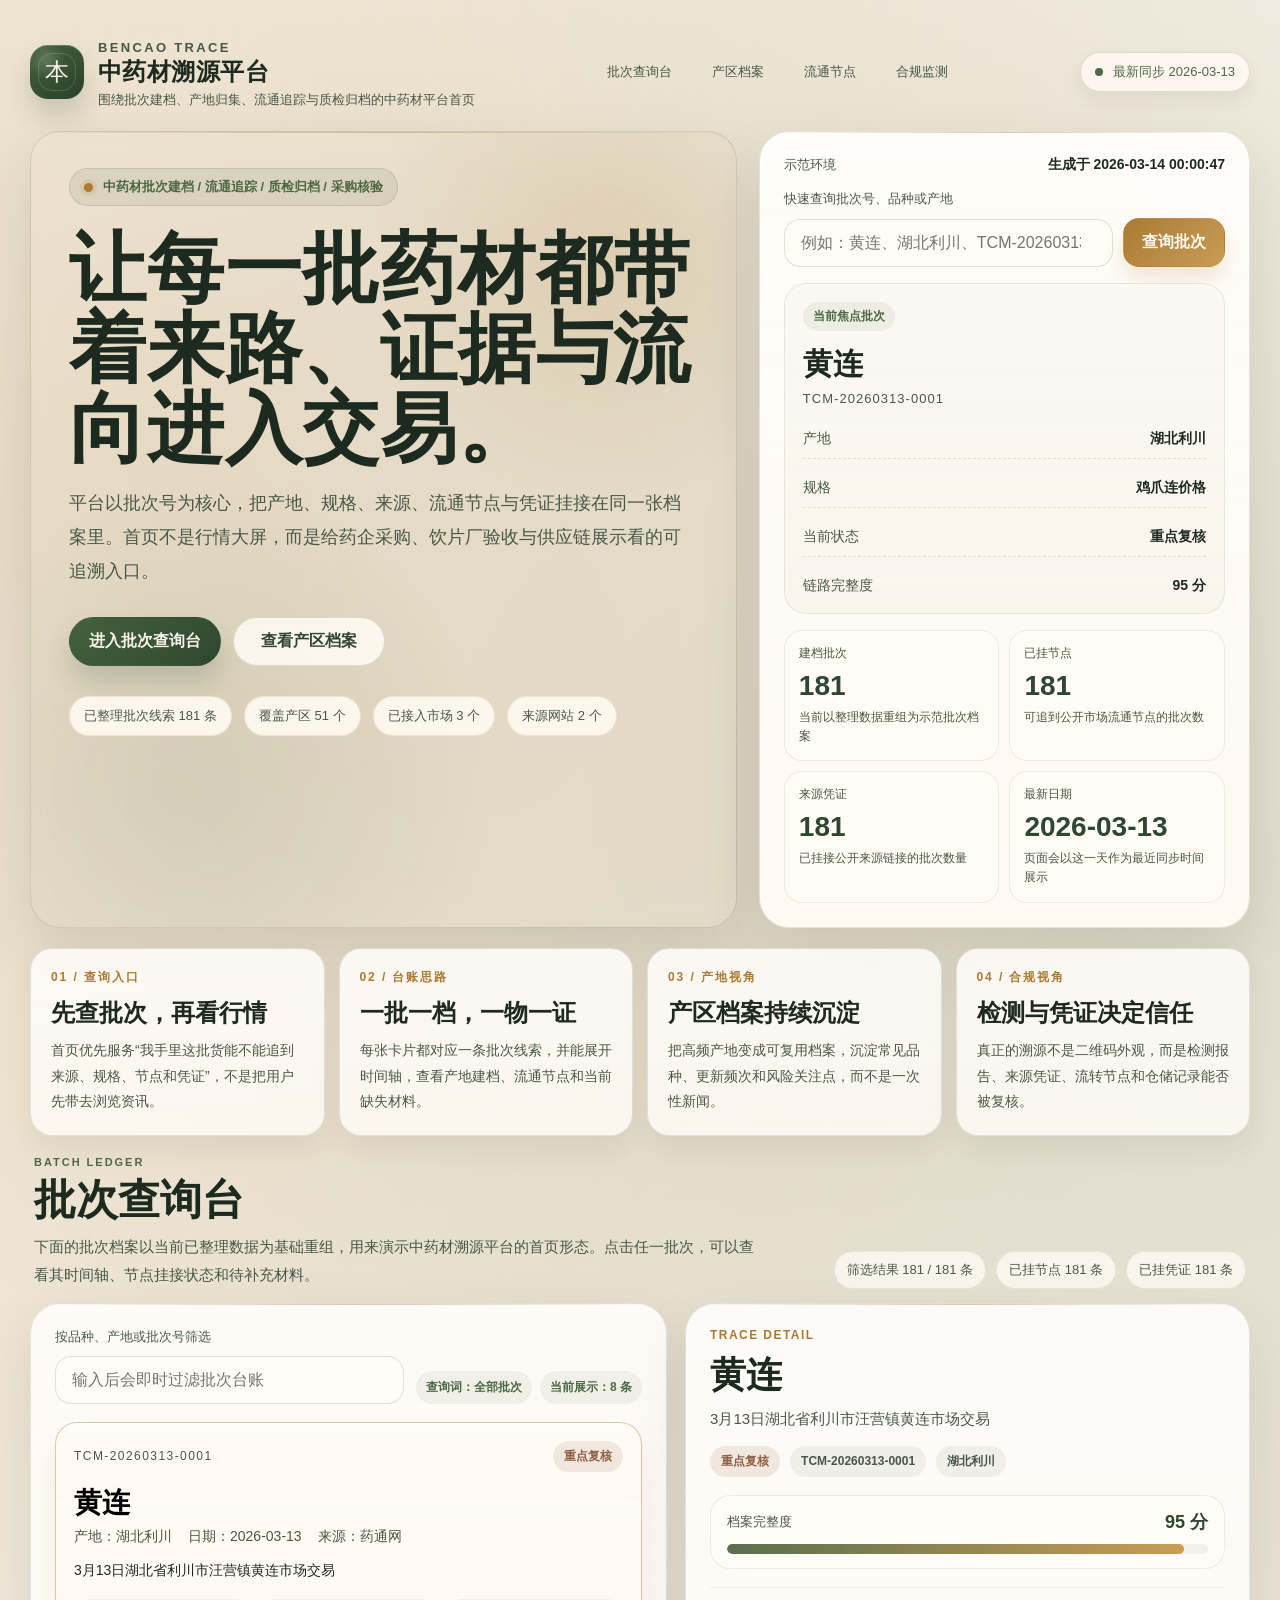
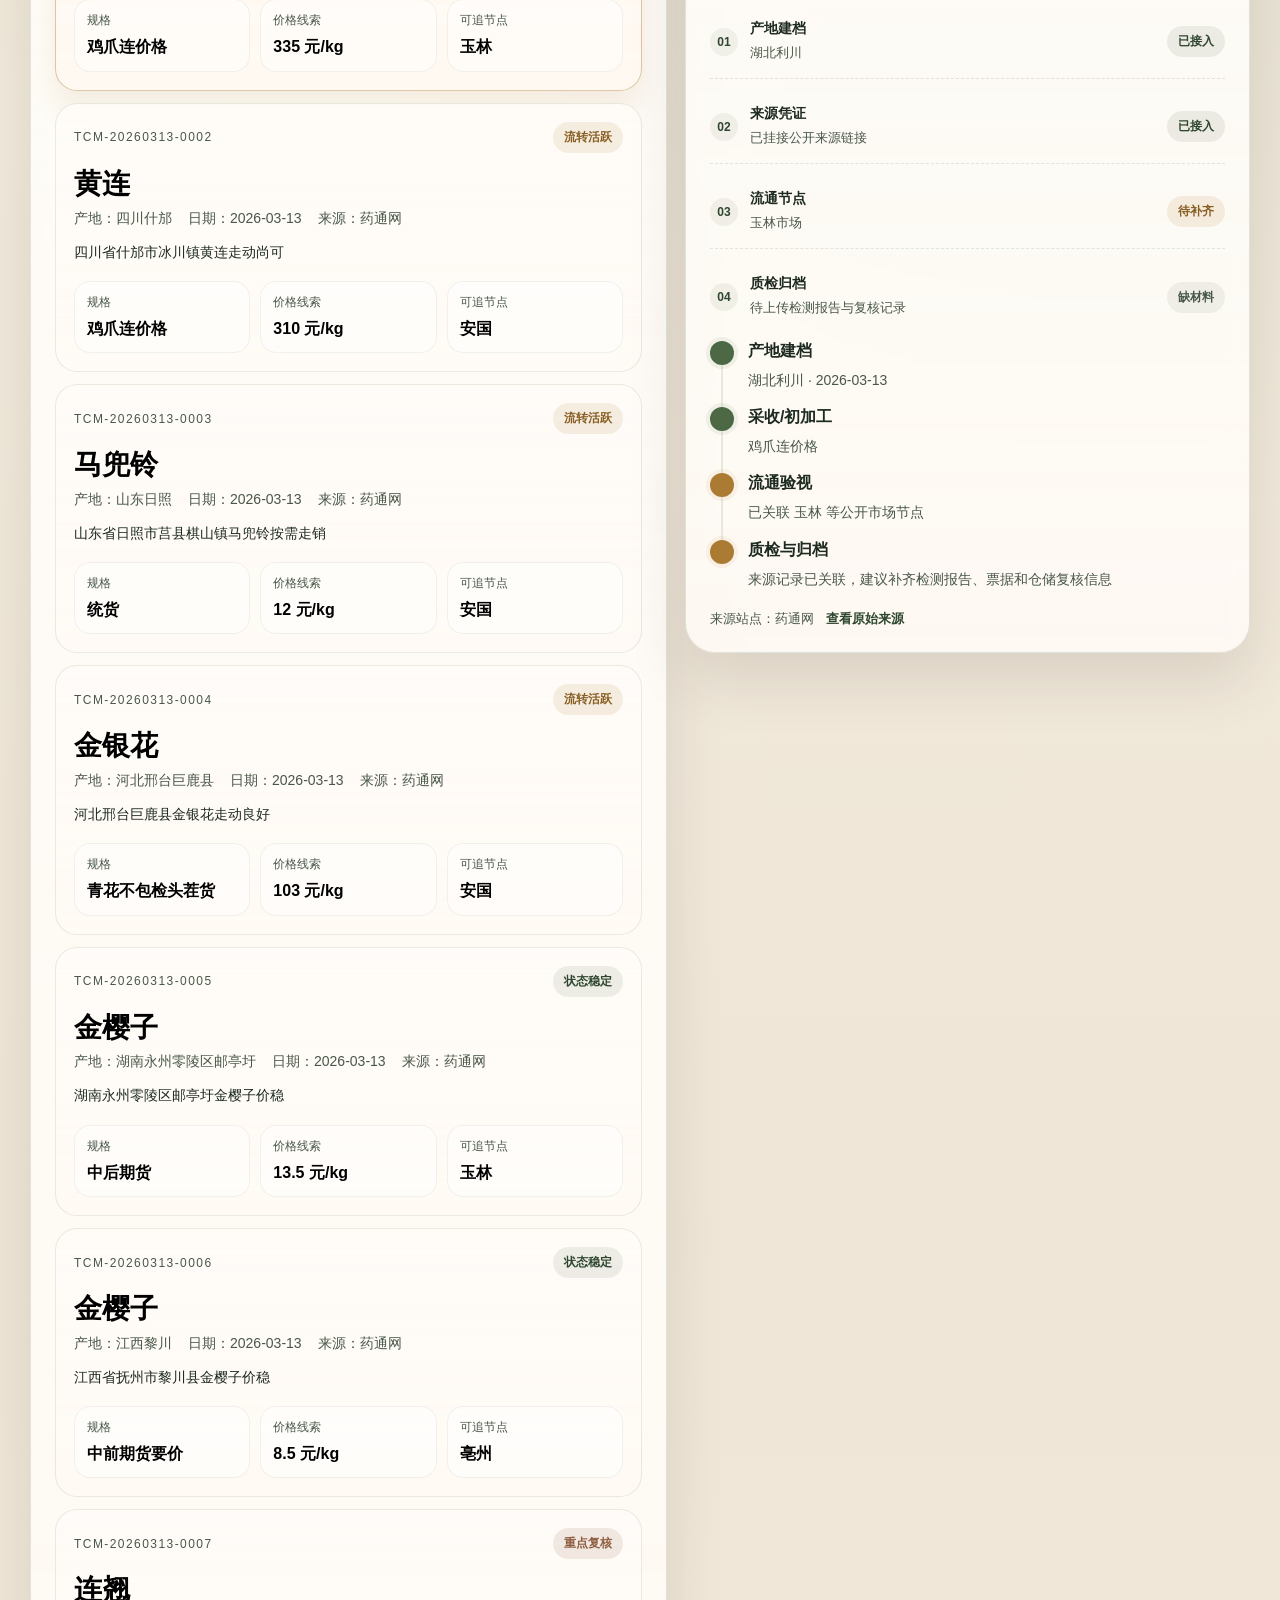
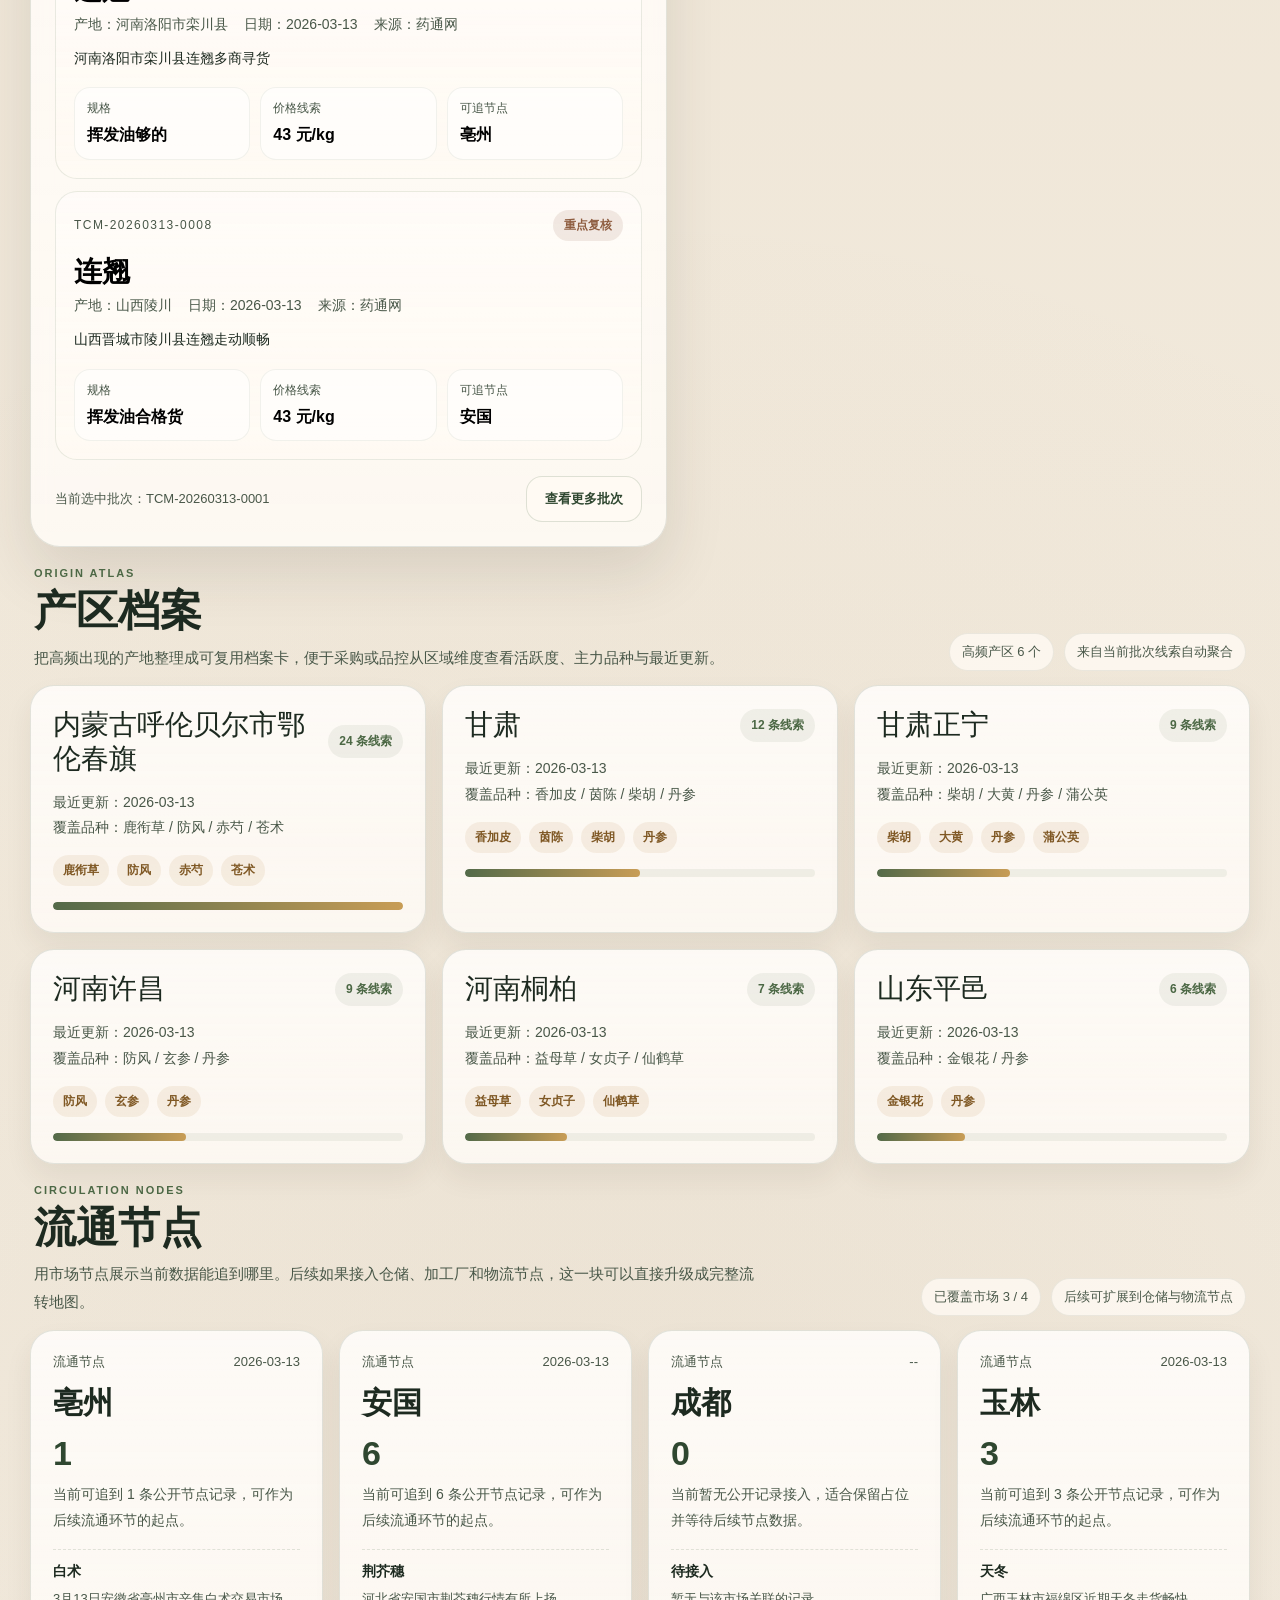
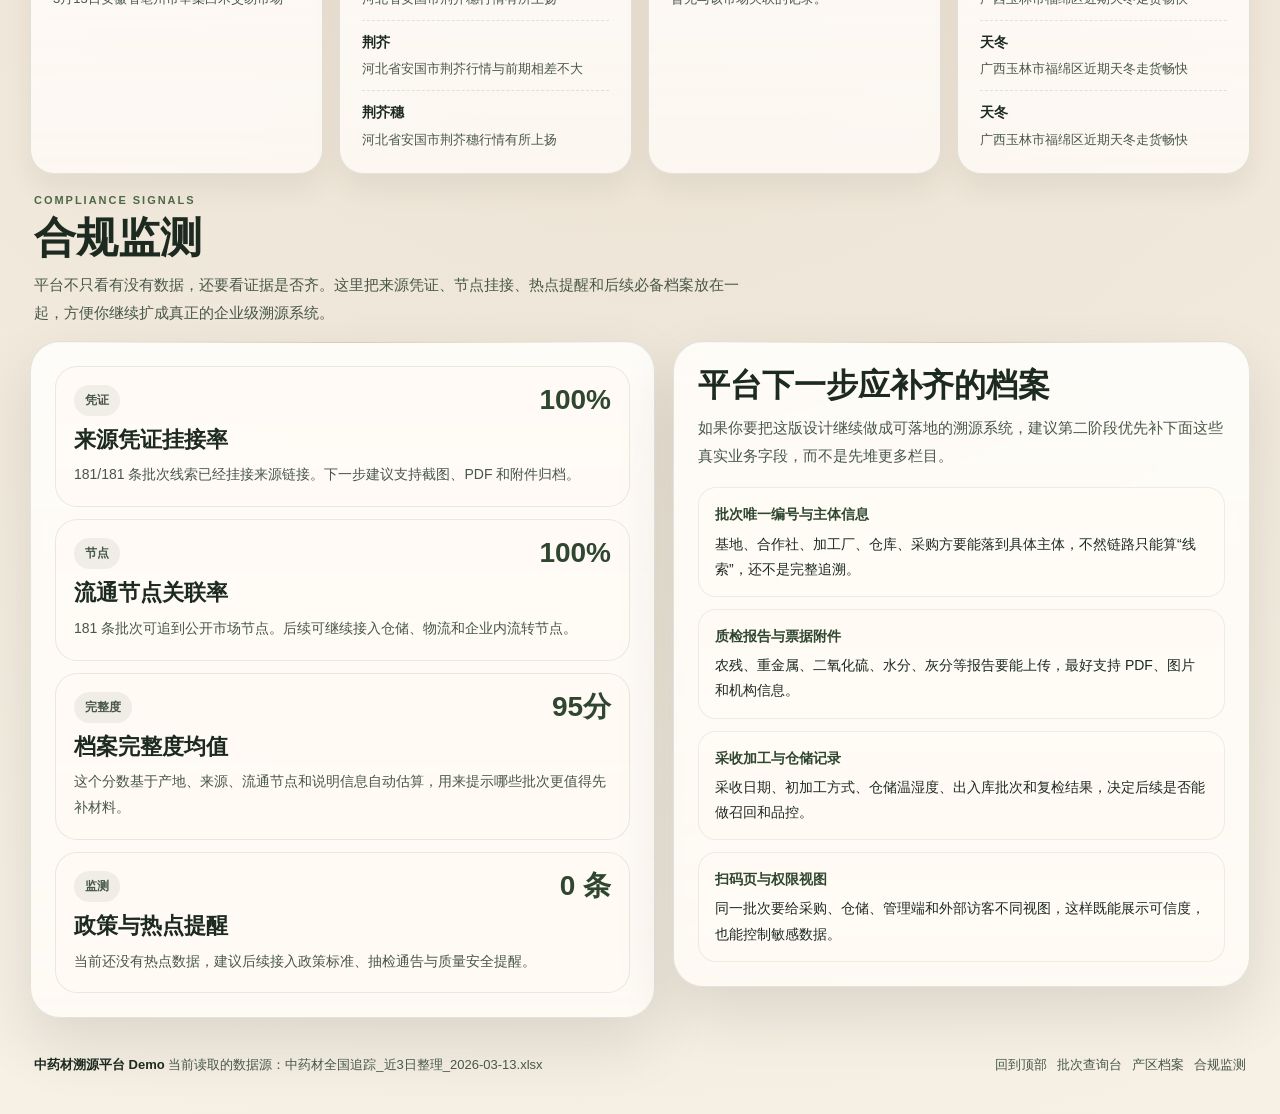
==== commit 735097d9: "Redesign homepage as herb traceability platform" ====
--- a/public/index.html
+++ b/public/index.html
@@ -3,28 +3,32 @@
 <head>
   <meta charset="UTF-8">
   <meta name="viewport" content="width=device-width, initial-scale=1.0">
-  <title>中药材全国追踪</title>
+  <meta name="theme-color" content="#e8dfcf">
+  <link rel="icon" href="data:image/svg+xml,%3Csvg xmlns='http://www.w3.org/2000/svg' viewBox='0 0 64 64'%3E%3Crect width='64' height='64' rx='16' fill='%232f4730'/%3E%3Ctext x='32' y='42' font-size='34' text-anchor='middle' fill='%23f5efe3' font-family='STSong, Songti SC, serif'%3E%E6%9C%AC%3C/text%3E%3C/svg%3E">
+  <title>中药材溯源平台</title>
   <style>
     :root {
-      --bg: #06111e;
-      --bg-soft: #0b1c30;
-      --panel: rgba(9, 25, 44, 0.9);
-      --panel-strong: rgba(10, 29, 51, 0.96);
-      --line: rgba(88, 214, 180, 0.14);
-      --line-strong: rgba(88, 214, 180, 0.28);
-      --text: #eef7f5;
-      --muted: #92aaa2;
-      --accent: #58d6b4;
-      --accent-rgb: 88, 214, 180;
-      --accent-deep: #1cb593;
-      --accent-2: #ffc857;
-      --accent-2-rgb: 255, 200, 87;
-      --accent-3: #7bb0ff;
-      --accent-3-rgb: 123, 176, 255;
-      --danger: #ff8c8c;
-      --danger-deep: #ff5f5f;
-      --shadow: 0 28px 80px rgba(0, 0, 0, 0.34);
-      --radius: 26px;
+      --paper: #f3ecdf;
+      --paper-deep: #e7ddc8;
+      --mist: rgba(255, 251, 244, 0.84);
+      --mist-strong: rgba(255, 248, 238, 0.94);
+      --ink: #1d2a20;
+      --ink-soft: #485748;
+      --sage: #4c6845;
+      --sage-deep: #2f4730;
+      --moss: #7f926e;
+      --gold: #ab7a33;
+      --gold-soft: #c89d56;
+      --clay: #8e5d40;
+      --line: rgba(62, 82, 56, 0.14);
+      --line-strong: rgba(62, 82, 56, 0.26);
+      --shadow: 0 26px 60px rgba(52, 44, 30, 0.12);
+      --radius-xl: 30px;
+      --radius-lg: 22px;
+      --radius-md: 16px;
+      --radius-sm: 12px;
+      --font-display: "Songti SC", "STSong", "Noto Serif SC", serif;
+      --font-body: "PingFang SC", "Hiragino Sans GB", "Source Han Sans SC", "Microsoft YaHei", sans-serif;
     }
 
     * {
@@ -37,147 +41,252 @@
 
     body {
       margin: 0;
-      color: var(--text);
-      font-family: "PingFang SC", "Noto Sans SC", "Microsoft YaHei", sans-serif;
+      color: var(--ink);
+      font-family: var(--font-body);
       background:
-        radial-gradient(circle at 12% 10%, rgba(var(--accent-rgb), 0.16), transparent 24%),
-        radial-gradient(circle at 85% 12%, rgba(var(--accent-2-rgb), 0.1), transparent 20%),
-        radial-gradient(circle at 52% 88%, rgba(var(--accent-3-rgb), 0.14), transparent 28%),
-        linear-gradient(180deg, #05101b 0%, #071524 28%, #091728 62%, #050c15 100%);
+        radial-gradient(circle at 12% 8%, rgba(171, 122, 51, 0.16), transparent 22%),
+        radial-gradient(circle at 88% 15%, rgba(76, 104, 69, 0.12), transparent 24%),
+        radial-gradient(circle at 50% 80%, rgba(143, 110, 70, 0.08), transparent 28%),
+        linear-gradient(180deg, #f5efe3 0%, #efe6d7 48%, #f6f0e5 100%);
       min-height: 100vh;
     }
 
-    .shell {
-      width: min(1240px, calc(100% - 32px));
+    body::before {
+      content: "";
+      position: fixed;
+      inset: 0;
+      pointer-events: none;
+      background:
+        linear-gradient(90deg, rgba(76, 104, 69, 0.04) 1px, transparent 1px),
+        linear-gradient(rgba(76, 104, 69, 0.04) 1px, transparent 1px);
+      background-size: 26px 26px;
+      mask-image: linear-gradient(180deg, rgba(0, 0, 0, 0.3), transparent 80%);
+      opacity: 0.35;
+    }
+
+    a {
+      color: inherit;
+    }
+
+    button,
+    input {
+      font: inherit;
+    }
+
+    .page {
+      width: min(1220px, calc(100% - 32px));
       margin: 0 auto;
-      padding: 24px 0 56px;
+      padding: 24px 0 40px;
     }
 
     .topbar {
-      display: flex;
+      display: grid;
+      grid-template-columns: auto 1fr auto;
+      gap: 18px;
       align-items: center;
-      justify-content: space-between;
-      gap: 16px;
-      padding: 18px 0 10px;
+      padding: 10px 0 22px;
     }
 
     .brand {
-      display: flex;
+      display: inline-flex;
       align-items: center;
       gap: 14px;
+      text-decoration: none;
+      min-width: 0;
     }
 
     .brand-mark {
-      width: 44px;
-      height: 44px;
+      width: 54px;
+      height: 54px;
+      position: relative;
       display: grid;
       place-items: center;
+      border-radius: 18px;
+      color: #f7f1e8;
+      font-family: var(--font-display);
+      font-size: 24px;
+      background:
+        radial-gradient(circle at 30% 28%, rgba(255, 255, 255, 0.18), transparent 35%),
+        linear-gradient(145deg, #44623c, #29412b);
+      box-shadow:
+        inset 0 1px 0 rgba(255, 255, 255, 0.22),
+        0 16px 26px rgba(41, 65, 43, 0.18);
+    }
+
+    .brand-mark::after {
+      content: "";
+      position: absolute;
+      inset: 8px;
+      border: 1px solid rgba(255, 255, 255, 0.16);
       border-radius: 14px;
-      color: #062019;
-      font-size: 20px;
-      background: linear-gradient(135deg, var(--accent), #8fead2);
-      box-shadow: 0 0 24px rgba(var(--accent-rgb), 0.28);
+    }
+
+    .brand-copy {
+      min-width: 0;
+    }
+
+    .brand-kicker {
+      margin: 0;
+      color: var(--sage);
+      letter-spacing: 0.18em;
+      text-transform: uppercase;
+      font-size: 11px;
+      font-weight: 700;
     }
 
     .brand h1 {
-      margin: 0;
-      font-size: 18px;
+      margin: 4px 0 0;
+      font-family: var(--font-display);
+      font-size: 24px;
+      line-height: 1.1;
+      font-weight: 700;
       letter-spacing: 0.02em;
     }
 
     .brand p {
-      margin: 4px 0 0;
-      color: var(--muted);
+      margin: 6px 0 0;
+      color: var(--ink-soft);
       font-size: 13px;
     }
 
-    .status-pill {
+    .topnav {
+      justify-self: center;
+      display: flex;
+      flex-wrap: wrap;
+      justify-content: center;
+      gap: 10px;
+    }
+
+    .topnav a {
       padding: 10px 14px;
-      border: 1px solid var(--line-strong);
       border-radius: 999px;
+      text-decoration: none;
+      color: var(--ink-soft);
       font-size: 13px;
-      color: var(--accent);
-      background: rgba(var(--accent-rgb), 0.08);
+      border: 1px solid transparent;
+      transition: transform 0.2s ease, border-color 0.2s ease, background 0.2s ease;
+    }
+
+    .topnav a:hover {
+      transform: translateY(-1px);
+      border-color: var(--line-strong);
+      background: rgba(255, 255, 255, 0.38);
+    }
+
+    .status-badge {
+      display: inline-flex;
+      align-items: center;
+      gap: 10px;
+      padding: 10px 14px;
+      border-radius: 999px;
+      border: 1px solid rgba(76, 104, 69, 0.18);
+      background: rgba(255, 248, 240, 0.92);
+      color: var(--sage);
+      font-size: 13px;
+      box-shadow: 0 8px 18px rgba(52, 44, 30, 0.07);
+      white-space: nowrap;
+    }
+
+    .status-badge::before {
+      content: "";
+      width: 8px;
+      height: 8px;
+      border-radius: 50%;
+      background: var(--sage);
+      box-shadow: 0 0 0 0 rgba(76, 104, 69, 0.45);
+      animation: pulse 2.1s infinite;
+    }
+
+    @keyframes pulse {
+      0% {
+        box-shadow: 0 0 0 0 rgba(76, 104, 69, 0.35);
+      }
+
+      70% {
+        box-shadow: 0 0 0 12px rgba(76, 104, 69, 0);
+      }
+
+      100% {
+        box-shadow: 0 0 0 0 rgba(76, 104, 69, 0);
+      }
     }
 
     .hero {
-      padding: 22px 0 18px;
-    }
-
-    .hero-main,
+      display: grid;
+      grid-template-columns: minmax(0, 1.18fr) minmax(320px, 0.82fr);
+      gap: 22px;
+      align-items: stretch;
+      margin-bottom: 20px;
+    }
+
+    .hero-panel,
     .panel {
       position: relative;
       overflow: hidden;
+      border-radius: var(--radius-xl);
       border: 1px solid var(--line);
-      border-radius: var(--radius);
       background:
-        linear-gradient(180deg, rgba(255, 255, 255, 0.02), rgba(255, 255, 255, 0)),
-        var(--panel);
+        linear-gradient(180deg, rgba(255, 255, 255, 0.54), rgba(255, 255, 255, 0.2)),
+        var(--mist);
       box-shadow: var(--shadow);
-      backdrop-filter: blur(14px);
-    }
-
-    .hero-main {
-      padding: 34px 34px 30px;
-      min-height: 320px;
-    }
-
-    .hero-main--single {
-      width: 100%;
-    }
-
-    .hero-main::before,
+      backdrop-filter: blur(10px);
+    }
+
+    .hero-panel::before,
     .panel::before {
       content: "";
       position: absolute;
       inset: 0 auto auto 0;
       width: 100%;
       height: 1px;
-      background: linear-gradient(90deg, transparent, rgba(var(--accent-rgb), 0.4), transparent);
-      opacity: 0.55;
+      background: linear-gradient(90deg, transparent, rgba(171, 122, 51, 0.38), transparent);
+    }
+
+    .hero-copy {
+      padding: 36px 38px 34px;
+      background:
+        radial-gradient(circle at 82% 16%, rgba(171, 122, 51, 0.16), transparent 28%),
+        radial-gradient(circle at 22% 82%, rgba(76, 104, 69, 0.12), transparent 36%);
     }
 
     .eyebrow {
       display: inline-flex;
       align-items: center;
       gap: 10px;
-      padding: 10px 16px;
+      padding: 9px 14px;
       border-radius: 999px;
-      border: 1px solid var(--line-strong);
-      color: var(--accent);
-      background: rgba(var(--accent-rgb), 0.07);
-      font-size: 14px;
-    }
-
-    .pulse {
+      background: rgba(76, 104, 69, 0.1);
+      border: 1px solid rgba(76, 104, 69, 0.16);
+      color: var(--sage);
+      font-size: 13px;
+      font-weight: 600;
+    }
+
+    .eyebrow::before {
+      content: "";
       width: 9px;
       height: 9px;
       border-radius: 50%;
-      background: var(--accent);
-      box-shadow: 0 0 0 0 rgba(var(--accent-rgb), 0.65);
-      animation: pulse 2s infinite;
-    }
-
-    @keyframes pulse {
-      0% { box-shadow: 0 0 0 0 rgba(var(--accent-rgb), 0.55); }
-      70% { box-shadow: 0 0 0 12px rgba(var(--accent-rgb), 0); }
-      100% { box-shadow: 0 0 0 0 rgba(var(--accent-rgb), 0); }
+      background: var(--gold);
+      box-shadow: 0 0 0 4px rgba(171, 122, 51, 0.12);
     }
 
     .hero-title {
-      margin: 22px 0 16px;
-      max-width: 740px;
-      font-size: clamp(38px, 7vw, 78px);
+      margin: 24px 0 16px;
+      max-width: 780px;
+      font-family: var(--font-display);
+      font-size: clamp(42px, 6vw, 78px);
       line-height: 1.04;
-      letter-spacing: -0.05em;
+      letter-spacing: 0.01em;
+      font-weight: 700;
     }
 
     .hero-lead {
-      max-width: 820px;
+      max-width: 760px;
       margin: 0;
-      font-size: 19px;
+      color: var(--ink-soft);
+      font-size: 18px;
       line-height: 1.9;
-      color: var(--muted);
     }
 
     .hero-actions {
@@ -191,725 +300,960 @@
       display: inline-flex;
       align-items: center;
       justify-content: center;
-      min-width: 148px;
+      min-width: 152px;
       padding: 13px 18px;
-      border-radius: 14px;
-      border: 1px solid var(--line-strong);
+      border-radius: 999px;
+      border: 1px solid transparent;
       text-decoration: none;
-      color: var(--text);
-      background: rgba(255, 255, 255, 0.02);
-      font-weight: 600;
-      transition: transform 0.18s ease, border-color 0.18s ease;
+      transition: transform 0.2s ease, box-shadow 0.2s ease, border-color 0.2s ease;
+      font-weight: 700;
+      cursor: pointer;
     }
 
     .button:hover {
       transform: translateY(-1px);
-      border-color: rgba(var(--accent-rgb), 0.5);
+      box-shadow: 0 12px 20px rgba(62, 82, 56, 0.08);
     }
 
     .button.primary {
-      color: #062019;
-      background: linear-gradient(135deg, var(--accent), #98f0d9);
-      border-color: transparent;
-    }
-
-    .source-strip {
-      display: flex;
-      flex-wrap: wrap;
-      gap: 10px;
-      margin-top: 28px;
-    }
-
-    .source-chip {
-      padding: 10px 14px;
-      border-radius: 999px;
-      border: 1px solid rgba(var(--accent-3-rgb), 0.18);
-      background: rgba(var(--accent-3-rgb), 0.08);
-      color: #bfd6ff;
-      font-size: 13px;
-    }
-
-    .section-nav {
+      background: linear-gradient(135deg, #44623c, #2f4730);
+      color: #f8f3ea;
+      box-shadow: 0 16px 24px rgba(47, 71, 48, 0.18);
+    }
+
+    .button.secondary {
+      background: rgba(255, 251, 244, 0.86);
+      color: var(--sage-deep);
+      border-color: rgba(76, 104, 69, 0.18);
+    }
+
+    .trust-ribbon {
       display: flex;
       flex-wrap: wrap;
       gap: 12px;
-      margin-bottom: 18px;
-    }
-
-    .nav-pill {
+      margin-top: 30px;
+    }
+
+    .trust-chip {
+      padding: 10px 14px;
+      border-radius: 999px;
+      background: rgba(255, 249, 240, 0.92);
+      border: 1px solid rgba(171, 122, 51, 0.16);
+      color: var(--ink-soft);
+      font-size: 13px;
+    }
+
+    .hero-console {
+      padding: 24px;
+      display: flex;
+      flex-direction: column;
+      gap: 16px;
+      background:
+        linear-gradient(180deg, rgba(255, 255, 255, 0.68), rgba(255, 255, 255, 0.3)),
+        var(--mist-strong);
+    }
+
+    .console-head {
+      display: flex;
+      justify-content: space-between;
+      gap: 12px;
+      align-items: center;
+      color: var(--ink-soft);
+      font-size: 13px;
+    }
+
+    .console-head strong {
+      color: var(--ink);
+      font-size: 14px;
+    }
+
+    .search-card,
+    .toolbar-search {
+      display: block;
+    }
+
+    .search-label {
+      display: block;
+      color: var(--ink-soft);
+      font-size: 13px;
+      margin-bottom: 10px;
+    }
+
+    .search-row {
+      display: grid;
+      grid-template-columns: minmax(0, 1fr) auto;
+      gap: 10px;
+      align-items: center;
+    }
+
+    .search-input {
+      width: 100%;
+      padding: 14px 16px;
+      border-radius: 16px;
+      border: 1px solid rgba(76, 104, 69, 0.18);
+      background: rgba(255, 252, 247, 0.92);
+      color: var(--ink);
+      outline: none;
+      transition: border-color 0.2s ease, box-shadow 0.2s ease, transform 0.2s ease;
+    }
+
+    .search-input:focus {
+      border-color: rgba(76, 104, 69, 0.4);
+      box-shadow: 0 0 0 4px rgba(76, 104, 69, 0.08);
+      transform: translateY(-1px);
+    }
+
+    .search-button,
+    .ghost-button {
+      padding: 13px 18px;
+      border-radius: 16px;
+      border: 1px solid transparent;
+      cursor: pointer;
+      transition: transform 0.2s ease, border-color 0.2s ease, background 0.2s ease;
+      font-weight: 700;
+    }
+
+    .search-button {
+      background: linear-gradient(135deg, var(--gold), var(--gold-soft));
+      color: #fffaf2;
+      box-shadow: 0 12px 20px rgba(171, 122, 51, 0.18);
+    }
+
+    .search-button:hover,
+    .ghost-button:hover {
+      transform: translateY(-1px);
+    }
+
+    .hero-snapshot {
+      padding: 18px;
+      border-radius: 22px;
+      background:
+        linear-gradient(180deg, rgba(255, 255, 255, 0.46), rgba(255, 255, 255, 0.18)),
+        rgba(248, 242, 232, 0.9);
+      border: 1px solid rgba(76, 104, 69, 0.12);
+      min-height: 252px;
+    }
+
+    .snapshot-kicker {
       display: inline-flex;
       align-items: center;
       gap: 8px;
-      padding: 11px 16px;
+      padding: 6px 10px;
       border-radius: 999px;
-      border: 1px solid var(--line-strong);
-      color: var(--text);
-      text-decoration: none;
-      background: rgba(255, 255, 255, 0.03);
+      background: rgba(76, 104, 69, 0.08);
+      color: var(--sage);
+      font-size: 12px;
+      font-weight: 700;
+    }
+
+    .snapshot-title {
+      margin: 14px 0 8px;
+      font-family: var(--font-display);
+      font-size: 30px;
+      line-height: 1.25;
+    }
+
+    .snapshot-code {
+      color: var(--ink-soft);
+      font-size: 13px;
+      letter-spacing: 0.08em;
+      text-transform: uppercase;
+    }
+
+    .snapshot-meta {
+      margin-top: 14px;
+      display: grid;
+      gap: 10px;
+    }
+
+    .snapshot-meta-row {
+      display: flex;
+      justify-content: space-between;
+      gap: 12px;
+      padding: 10px 0;
+      border-bottom: 1px dashed rgba(76, 104, 69, 0.16);
+      color: var(--ink-soft);
       font-size: 14px;
-      transition: transform 0.18s ease, border-color 0.18s ease, background 0.18s ease;
-    }
-
-    .nav-pill:hover {
-      transform: translateY(-1px);
-      border-color: rgba(var(--accent-rgb), 0.44);
-      background: rgba(var(--accent-rgb), 0.08);
-    }
-
-    .section-panel {
-      margin-bottom: 18px;
+    }
+
+    .snapshot-meta-row:last-child {
+      border-bottom: 0;
+      padding-bottom: 0;
+    }
+
+    .snapshot-meta-row strong {
+      color: var(--ink);
+      font-weight: 700;
+    }
+
+    .mini-stats {
+      display: grid;
+      grid-template-columns: repeat(2, minmax(0, 1fr));
+      gap: 10px;
+    }
+
+    .mini-card {
+      padding: 14px;
+      border-radius: 18px;
+      background: rgba(255, 251, 245, 0.78);
+      border: 1px solid rgba(76, 104, 69, 0.1);
+    }
+
+    .mini-card .label {
+      color: var(--ink-soft);
+      font-size: 12px;
+    }
+
+    .mini-card .value {
+      margin-top: 8px;
+      font-size: 28px;
+      font-weight: 700;
+      color: var(--sage-deep);
+    }
+
+    .mini-card .note {
+      margin-top: 6px;
+      color: var(--ink-soft);
+      font-size: 12px;
+      line-height: 1.6;
+    }
+
+    .story-grid {
+      display: grid;
+      grid-template-columns: repeat(4, minmax(0, 1fr));
+      gap: 14px;
+      margin-bottom: 20px;
+    }
+
+    .story-card {
+      padding: 20px;
+      border-radius: 22px;
+      border: 1px solid var(--line);
+      background:
+        linear-gradient(180deg, rgba(255, 255, 255, 0.45), rgba(255, 255, 255, 0.18)),
+        rgba(255, 250, 244, 0.78);
+      box-shadow: 0 14px 28px rgba(52, 44, 30, 0.07);
+    }
+
+    .story-index {
+      color: var(--gold);
+      font-size: 12px;
+      letter-spacing: 0.16em;
+      text-transform: uppercase;
+      font-weight: 700;
+    }
+
+    .story-card h3 {
+      margin: 12px 0 10px;
+      font-family: var(--font-display);
+      font-size: 24px;
+      line-height: 1.25;
+    }
+
+    .story-card p {
+      margin: 0;
+      color: var(--ink-soft);
+      font-size: 14px;
+      line-height: 1.85;
+    }
+
+    .section {
+      margin-bottom: 20px;
+    }
+
+    .section-header {
+      display: flex;
+      justify-content: space-between;
+      gap: 18px;
+      align-items: flex-end;
+      margin-bottom: 14px;
+      padding: 0 4px;
+    }
+
+    .section-kicker {
+      display: block;
+      color: var(--sage);
+      letter-spacing: 0.18em;
+      text-transform: uppercase;
+      font-size: 11px;
+      font-weight: 700;
+      margin-bottom: 8px;
+    }
+
+    .section-header h2 {
+      margin: 0;
+      font-family: var(--font-display);
+      font-size: clamp(30px, 4vw, 42px);
+      line-height: 1.16;
+      font-weight: 700;
+    }
+
+    .section-header p {
+      margin: 8px 0 0;
+      max-width: 720px;
+      color: var(--ink-soft);
+      line-height: 1.85;
+      font-size: 15px;
     }
 
     .section-meta {
       display: flex;
       flex-wrap: wrap;
+      justify-content: flex-end;
       gap: 10px;
-      padding: 18px 22px 0;
-    }
-
-    .entry-list {
+      align-items: center;
+      color: var(--ink-soft);
+      font-size: 13px;
+    }
+
+    .meta-pill {
+      padding: 9px 12px;
+      border-radius: 999px;
+      background: rgba(255, 250, 244, 0.78);
+      border: 1px solid rgba(76, 104, 69, 0.1);
+    }
+
+    .trace-layout {
       display: grid;
-      gap: 14px;
-      padding: 18px 22px 24px;
-    }
-
-    .entry-card {
+      grid-template-columns: minmax(0, 1.06fr) minmax(320px, 0.94fr);
+      gap: 18px;
+      align-items: start;
+    }
+
+    .panel {
+      padding: 24px;
+    }
+
+    .toolbar {
+      display: grid;
+      grid-template-columns: minmax(0, 1fr) auto;
+      gap: 12px;
+      align-items: end;
+      margin-bottom: 18px;
+    }
+
+    .toolbar-badges {
+      display: flex;
+      flex-wrap: wrap;
+      justify-content: flex-end;
+      gap: 8px;
+    }
+
+    .toolbar-badge {
+      padding: 8px 10px;
+      border-radius: 999px;
+      background: rgba(76, 104, 69, 0.08);
+      color: var(--sage);
+      font-size: 12px;
+      font-weight: 600;
+    }
+
+    .batch-grid {
+      display: grid;
+      gap: 12px;
+    }
+
+    .batch-card {
+      width: 100%;
       padding: 18px;
+      text-align: left;
       border-radius: 22px;
-      background: rgba(255, 255, 255, 0.03);
-      border: 1px solid rgba(255, 255, 255, 0.05);
-    }
-
-    .entry-top {
+      border: 1px solid rgba(76, 104, 69, 0.12);
+      background:
+        linear-gradient(180deg, rgba(255, 255, 255, 0.48), rgba(255, 255, 255, 0.2)),
+        rgba(255, 249, 240, 0.72);
+      cursor: pointer;
+      transition: transform 0.2s ease, border-color 0.2s ease, box-shadow 0.2s ease;
+    }
+
+    .batch-card:hover {
+      transform: translateY(-2px);
+      border-color: rgba(76, 104, 69, 0.28);
+      box-shadow: 0 18px 28px rgba(52, 44, 30, 0.08);
+    }
+
+    .batch-card.is-active {
+      border-color: rgba(171, 122, 51, 0.4);
+      box-shadow: 0 18px 28px rgba(171, 122, 51, 0.12);
+      background:
+        linear-gradient(180deg, rgba(255, 255, 255, 0.5), rgba(255, 255, 255, 0.24)),
+        rgba(255, 247, 236, 0.92);
+    }
+
+    .batch-head,
+    .batch-topline {
       display: flex;
       justify-content: space-between;
+      gap: 12px;
       align-items: center;
-      gap: 12px;
       flex-wrap: wrap;
     }
 
-    .entry-date {
-      color: var(--muted);
-      font-size: 13px;
-    }
-
-    .entry-badges {
-      display: flex;
-      flex-wrap: wrap;
+    .batch-code {
+      color: var(--ink-soft);
+      font-size: 12px;
+      letter-spacing: 0.12em;
+      text-transform: uppercase;
+    }
+
+    .status-pill {
+      display: inline-flex;
       align-items: center;
       gap: 8px;
-    }
-
-    .entry-tag {
-      display: inline-flex;
-      padding: 6px 10px;
+      padding: 7px 11px;
       border-radius: 999px;
       font-size: 12px;
       font-weight: 700;
-      color: #062019;
-      background: var(--accent);
-    }
-
-    .entry-price {
-      color: var(--accent-2);
-      font-size: 15px;
+      white-space: nowrap;
+    }
+
+    .tone-stable {
+      background: rgba(76, 104, 69, 0.1);
+      color: var(--sage-deep);
+    }
+
+    .tone-active {
+      background: rgba(171, 122, 51, 0.12);
+      color: #885e23;
+    }
+
+    .tone-attention {
+      background: rgba(142, 93, 64, 0.12);
+      color: var(--clay);
+    }
+
+    .tone-pending {
+      background: rgba(72, 87, 72, 0.08);
+      color: var(--ink-soft);
+    }
+
+    .batch-title {
+      margin: 14px 0 8px;
+      font-family: var(--font-display);
+      font-size: 28px;
+      line-height: 1.24;
       font-weight: 700;
     }
 
-    .entry-title-row {
+    .batch-meta {
       display: flex;
-      justify-content: space-between;
-      gap: 12px;
-      align-items: baseline;
-      margin-top: 14px;
       flex-wrap: wrap;
-    }
-
-    .entry-title {
-      margin: 0;
-      font-size: 22px;
-      line-height: 1.3;
-    }
-
-    .entry-spec {
-      color: var(--accent-3);
+      gap: 8px 16px;
+      color: var(--ink-soft);
       font-size: 14px;
-      font-weight: 600;
-    }
-
-    .entry-meta {
-      margin-top: 10px;
-      color: var(--muted);
+    }
+
+    .batch-summary {
+      margin: 12px 0 0;
+      color: var(--ink);
+      line-height: 1.8;
       font-size: 14px;
-      line-height: 1.8;
-    }
-
-    .entry-summary {
-      margin: 14px 0 0;
-      color: var(--text);
-      font-size: 15px;
-      line-height: 1.9;
-    }
-
-    .entry-footer {
+    }
+
+    .batch-foot {
+      display: grid;
+      grid-template-columns: repeat(3, minmax(0, 1fr));
+      gap: 10px;
+      margin-top: 16px;
+    }
+
+    .fact-box {
+      padding: 12px;
+      border-radius: 16px;
+      background: rgba(255, 255, 255, 0.5);
+      border: 1px solid rgba(76, 104, 69, 0.08);
+    }
+
+    .fact-box .label {
+      color: var(--ink-soft);
+      font-size: 12px;
+    }
+
+    .fact-box .value {
+      margin-top: 7px;
+      font-weight: 700;
+      font-size: 16px;
+      line-height: 1.4;
+    }
+
+    .panel-foot {
       display: flex;
       justify-content: space-between;
       gap: 12px;
       align-items: center;
       margin-top: 16px;
-      flex-wrap: wrap;
-      color: var(--muted);
+      color: var(--ink-soft);
       font-size: 13px;
     }
 
-    .entry-link {
-      color: var(--accent);
-      text-decoration: none;
-      font-weight: 600;
-    }
-
-    .entry-link:hover {
-      text-decoration: underline;
-    }
-
-    .pager {
-      display: flex;
-      justify-content: space-between;
-      align-items: center;
-      gap: 12px;
-      padding: 0 22px 24px;
-      flex-wrap: wrap;
-    }
-
-    .pager-info {
-      color: var(--muted);
-      font-size: 14px;
-    }
-
-    .pager-button {
-      min-width: 110px;
-      padding: 11px 16px;
-      border-radius: 14px;
-      border: 1px solid var(--line-strong);
-      background: rgba(255, 255, 255, 0.03);
-      color: var(--text);
-      font-size: 14px;
-      cursor: pointer;
-      transition: opacity 0.18s ease, transform 0.18s ease, border-color 0.18s ease;
-    }
-
-    .pager-button:hover:not(:disabled) {
-      transform: translateY(-1px);
-      border-color: rgba(var(--accent-rgb), 0.44);
-    }
-
-    .pager-button:disabled {
-      opacity: 0.38;
+    .ghost-button {
+      background: rgba(255, 251, 244, 0.92);
+      border-color: rgba(76, 104, 69, 0.18);
+      color: var(--sage-deep);
+    }
+
+    .ghost-button:disabled {
+      opacity: 0.45;
       cursor: not-allowed;
-    }
-
-    .market-tabs {
+      transform: none;
+    }
+
+    .empty-box {
+      display: none;
+      padding: 22px;
+      border-radius: 20px;
+      background: rgba(255, 251, 244, 0.76);
+      border: 1px dashed rgba(76, 104, 69, 0.2);
+      color: var(--ink-soft);
+      line-height: 1.8;
+      text-align: center;
+    }
+
+    .empty-box.is-visible {
+      display: block;
+    }
+
+    .detail-panel {
+      position: sticky;
+      top: 18px;
+    }
+
+    .detail-hero {
+      padding-bottom: 18px;
+      border-bottom: 1px solid rgba(76, 104, 69, 0.08);
+    }
+
+    .detail-kicker {
+      color: var(--gold);
+      letter-spacing: 0.12em;
+      text-transform: uppercase;
+      font-size: 12px;
+      font-weight: 700;
+    }
+
+    .detail-title {
+      margin: 12px 0 8px;
+      font-family: var(--font-display);
+      font-size: 36px;
+      line-height: 1.2;
+      font-weight: 700;
+    }
+
+    .detail-sub {
+      margin: 0;
+      color: var(--ink-soft);
+      font-size: 15px;
+      line-height: 1.8;
+    }
+
+    .detail-badges {
       display: flex;
       flex-wrap: wrap;
       gap: 10px;
-      padding: 18px 22px 0;
-    }
-
-    .market-tab {
-      padding: 11px 16px;
-      border-radius: 999px;
-      border: 1px solid rgba(var(--accent-3-rgb), 0.2);
-      background: rgba(var(--accent-3-rgb), 0.08);
-      color: #bfd6ff;
-      font-size: 14px;
-      cursor: pointer;
-      transition: transform 0.18s ease, background 0.18s ease, border-color 0.18s ease;
-    }
-
-    .market-tab:hover {
-      transform: translateY(-1px);
-      border-color: rgba(var(--accent-3-rgb), 0.34);
-    }
-
-    .market-tab.active {
-      background: rgba(var(--accent-rgb), 0.14);
-      border-color: rgba(var(--accent-rgb), 0.42);
-      color: var(--text);
-    }
-
-    .market-summary {
-      padding: 16px 22px 0;
-      color: var(--muted);
-      font-size: 14px;
-      line-height: 1.8;
-    }
-
-    .empty-state {
-      padding: 20px 22px 24px;
-      color: var(--muted);
-      font-size: 15px;
-      line-height: 1.9;
-    }
-
-    .hero-side {
-      padding: 24px;
-      display: flex;
-      flex-direction: column;
-      gap: 18px;
-      background:
-        radial-gradient(circle at 80% 18%, rgba(var(--accent-3-rgb), 0.16), transparent 24%),
-        linear-gradient(180deg, rgba(255, 255, 255, 0.02), rgba(255, 255, 255, 0)),
-        var(--panel-strong);
-    }
-
-    .side-label {
-      color: var(--muted);
-      font-size: 13px;
-      letter-spacing: 0.08em;
-      text-transform: uppercase;
-    }
-
-    .side-big {
-      font-size: 40px;
-      font-weight: 700;
-      letter-spacing: -0.04em;
-      color: var(--accent-2);
-    }
-
-    .mini-grid {
-      display: grid;
-      grid-template-columns: repeat(2, minmax(0, 1fr));
-      gap: 12px;
-    }
-
-    .mini-card {
-      padding: 16px;
-      border-radius: 18px;
-      background: rgba(255, 255, 255, 0.03);
-      border: 1px solid rgba(255, 255, 255, 0.05);
-    }
-
-    .mini-card .mini-label {
-      font-size: 13px;
-      color: var(--muted);
-    }
-
-    .mini-card .mini-value {
-      margin-top: 8px;
-      font-size: 28px;
-      font-weight: 700;
-    }
-
-    .side-note {
-      margin: 0;
-      padding: 16px 18px;
-      border-radius: 18px;
-      background: rgba(var(--accent-2-rgb), 0.08);
-      color: #f6dc9c;
-      line-height: 1.8;
-      font-size: 14px;
-      border: 1px solid rgba(var(--accent-2-rgb), 0.16);
-    }
-
-    .stats {
-      display: grid;
-      grid-template-columns: repeat(5, minmax(0, 1fr));
-      gap: 14px;
-      margin-bottom: 18px;
-    }
-
-    .stat {
-      padding: 22px;
-      border: 1px solid var(--line);
-      border-radius: 24px;
-      background: var(--panel);
-      box-shadow: var(--shadow);
-    }
-
-    .stat-label {
-      font-size: 14px;
-      color: var(--muted);
-    }
-
-    .stat-value {
-      margin-top: 10px;
-      font-size: clamp(26px, 4vw, 42px);
-      font-weight: 700;
-      letter-spacing: -0.04em;
-    }
-
-    .stat-sub {
-      margin-top: 8px;
-      font-size: 13px;
-      color: var(--muted);
-    }
-
-    .green {
-      color: var(--accent);
-    }
-
-    .gold {
-      color: var(--accent-2);
-    }
-
-    .blue {
-      color: var(--accent-3);
-    }
-
-    .red {
-      color: var(--danger);
-    }
-
-    .layout-two {
-      display: grid;
-      grid-template-columns: 1.15fr 0.85fr;
-      gap: 18px;
-      margin-bottom: 18px;
-    }
-
-    .panel-head {
-      display: flex;
-      align-items: flex-start;
-      justify-content: space-between;
-      gap: 16px;
-      padding: 24px 26px 18px;
-      border-bottom: 1px solid rgba(255, 255, 255, 0.05);
-    }
-
-    .panel-title {
-      margin: 0;
-      font-size: 28px;
-      letter-spacing: -0.03em;
-    }
-
-    .panel-sub {
-      margin: 8px 0 0;
-      color: var(--muted);
-      line-height: 1.8;
-      font-size: 15px;
-    }
-
-    .trend-panel {
-      min-height: 420px;
-    }
-
-    .chart-area {
-      padding: 22px 24px 26px;
-    }
-
-    .chart-frame {
-      padding: 18px 18px 10px;
-      border-radius: 22px;
-      background:
-        linear-gradient(180deg, rgba(var(--accent-3-rgb), 0.08), transparent 72%),
-        rgba(255, 255, 255, 0.02);
-      border: 1px solid rgba(var(--accent-3-rgb), 0.14);
-    }
-
-    .chart-meta {
+      margin-top: 14px;
+    }
+
+    .score-meter {
+      margin-top: 18px;
+      padding: 14px 16px;
+      border-radius: 20px;
+      background: rgba(255, 252, 247, 0.82);
+      border: 1px solid rgba(76, 104, 69, 0.1);
+    }
+
+    .score-top {
       display: flex;
       justify-content: space-between;
       gap: 12px;
-      margin-bottom: 16px;
+      align-items: center;
+      font-size: 13px;
+      color: var(--ink-soft);
+    }
+
+    .score-value {
+      font-size: 18px;
+      font-weight: 700;
+      color: var(--sage-deep);
+    }
+
+    .score-track {
+      height: 10px;
+      margin-top: 10px;
+      border-radius: 999px;
+      background: rgba(76, 104, 69, 0.08);
+      overflow: hidden;
+    }
+
+    .score-fill {
+      height: 100%;
+      border-radius: 999px;
+      background: linear-gradient(90deg, #596f4e, #c89d56);
+    }
+
+    .detail-grid {
+      display: grid;
+      gap: 12px;
+      margin-top: 18px;
+    }
+
+    .doc-card {
+      display: grid;
+      grid-template-columns: auto 1fr auto;
+      gap: 12px;
+      align-items: center;
+      padding: 14px 0;
+      border-bottom: 1px dashed rgba(76, 104, 69, 0.16);
+    }
+
+    .doc-card:last-child {
+      border-bottom: 0;
+      padding-bottom: 0;
+    }
+
+    .doc-index {
+      width: 28px;
+      height: 28px;
+      display: grid;
+      place-items: center;
+      border-radius: 50%;
+      background: rgba(76, 104, 69, 0.08);
+      color: var(--sage-deep);
+      font-size: 12px;
+      font-weight: 700;
+    }
+
+    .doc-label {
+      font-size: 14px;
+      font-weight: 700;
+    }
+
+    .doc-note {
+      margin-top: 4px;
+      color: var(--ink-soft);
+      font-size: 13px;
+      line-height: 1.7;
+    }
+
+    .timeline {
+      display: grid;
+      gap: 14px;
+      margin-top: 22px;
+    }
+
+    .timeline-item {
+      display: grid;
+      grid-template-columns: 24px minmax(0, 1fr);
+      gap: 14px;
+      align-items: start;
+    }
+
+    .timeline-rail {
+      position: relative;
+      min-height: 100%;
+    }
+
+    .timeline-rail::before {
+      content: "";
+      position: absolute;
+      left: 11px;
+      top: 14px;
+      bottom: -18px;
+      width: 2px;
+      background: rgba(76, 104, 69, 0.12);
+    }
+
+    .timeline-item:last-child .timeline-rail::before {
+      display: none;
+    }
+
+    .timeline-dot {
+      position: relative;
+      width: 24px;
+      height: 24px;
+      border-radius: 50%;
+      border: 2px solid transparent;
+      background: #fff;
+    }
+
+    .timeline-dot.is-done {
+      background: var(--sage);
+      border-color: rgba(76, 104, 69, 0.22);
+      box-shadow: 0 0 0 4px rgba(76, 104, 69, 0.08);
+    }
+
+    .timeline-dot.is-active {
+      background: var(--gold);
+      border-color: rgba(171, 122, 51, 0.24);
+      box-shadow: 0 0 0 4px rgba(171, 122, 51, 0.08);
+    }
+
+    .timeline-dot.is-pending {
+      background: rgba(72, 87, 72, 0.16);
+      border-color: rgba(72, 87, 72, 0.1);
+    }
+
+    .timeline-content h3 {
+      margin: 0;
+      font-size: 16px;
+    }
+
+    .timeline-content p {
+      margin: 6px 0 0;
+      color: var(--ink-soft);
+      font-size: 14px;
+      line-height: 1.8;
+    }
+
+    .link-row {
+      margin-top: 18px;
+      display: flex;
       flex-wrap: wrap;
-      color: var(--muted);
+      gap: 12px;
+      align-items: center;
+      color: var(--ink-soft);
       font-size: 13px;
     }
 
-    svg {
-      width: 100%;
-      height: auto;
-      display: block;
-    }
-
-    .axis-row {
+    .detail-link {
+      color: var(--sage-deep);
+      text-decoration: none;
+      font-weight: 700;
+    }
+
+    .detail-link:hover {
+      text-decoration: underline;
+    }
+
+    .atlas-grid {
+      display: grid;
+      grid-template-columns: repeat(3, minmax(0, 1fr));
+      gap: 16px;
+    }
+
+    .atlas-card {
+      padding: 22px;
+      border-radius: 24px;
+      border: 1px solid var(--line);
+      background:
+        linear-gradient(180deg, rgba(255, 255, 255, 0.48), rgba(255, 255, 255, 0.2)),
+        rgba(255, 250, 244, 0.78);
+      box-shadow: 0 14px 28px rgba(52, 44, 30, 0.07);
+    }
+
+    .atlas-head {
       display: flex;
       justify-content: space-between;
+      gap: 12px;
+      align-items: center;
+      margin-bottom: 14px;
+    }
+
+    .atlas-name {
+      font-family: var(--font-display);
+      font-size: 28px;
+      line-height: 1.2;
+    }
+
+    .atlas-count {
+      padding: 8px 11px;
+      border-radius: 999px;
+      background: rgba(76, 104, 69, 0.08);
+      color: var(--sage);
+      font-size: 12px;
+      font-weight: 700;
+      white-space: nowrap;
+    }
+
+    .atlas-meta {
+      color: var(--ink-soft);
+      font-size: 14px;
+      line-height: 1.85;
+    }
+
+    .atlas-tags {
+      display: flex;
+      flex-wrap: wrap;
       gap: 8px;
-      margin-top: 12px;
-      color: var(--muted);
+      margin-top: 14px;
+    }
+
+    .atlas-tag {
+      padding: 7px 10px;
+      border-radius: 999px;
+      background: rgba(171, 122, 51, 0.1);
+      color: #7f5824;
       font-size: 12px;
-    }
-
-    .signal-panel {
-      min-height: 420px;
-    }
-
-    .signal-list {
-      margin: 0;
-      padding: 14px 22px 24px;
+      font-weight: 700;
+    }
+
+    .atlas-bar {
+      height: 8px;
+      margin-top: 16px;
+      border-radius: 999px;
+      background: rgba(76, 104, 69, 0.08);
+      overflow: hidden;
+    }
+
+    .atlas-fill {
+      height: 100%;
+      border-radius: 999px;
+      background: linear-gradient(90deg, #536a49, #c89d56);
+    }
+
+    .node-grid {
+      display: grid;
+      grid-template-columns: repeat(4, minmax(0, 1fr));
+      gap: 16px;
+    }
+
+    .node-card {
+      padding: 22px;
+      border-radius: 24px;
+      border: 1px solid var(--line);
+      background:
+        linear-gradient(180deg, rgba(255, 255, 255, 0.48), rgba(255, 255, 255, 0.2)),
+        rgba(255, 250, 244, 0.78);
+      box-shadow: 0 14px 28px rgba(52, 44, 30, 0.07);
+    }
+
+    .node-card h3 {
+      margin: 14px 0 6px;
+      font-family: var(--font-display);
+      font-size: 30px;
+      line-height: 1.2;
+    }
+
+    .node-headline {
+      display: flex;
+      justify-content: space-between;
+      gap: 10px;
+      align-items: center;
+      color: var(--ink-soft);
+      font-size: 13px;
+    }
+
+    .node-metric {
+      font-size: 34px;
+      font-weight: 700;
+      color: var(--sage-deep);
+      line-height: 1.1;
+      margin-top: 14px;
+    }
+
+    .node-copy {
+      margin-top: 10px;
+      color: var(--ink-soft);
+      font-size: 14px;
+      line-height: 1.8;
+    }
+
+    .node-list {
+      margin: 16px 0 0;
+      padding: 0;
       list-style: none;
-    }
-
-    .signal-list li {
-      padding: 16px 0;
-      border-bottom: 1px solid rgba(255, 255, 255, 0.06);
-    }
-
-    .signal-list li:last-child {
-      border-bottom: 0;
+      display: grid;
+      gap: 10px;
+    }
+
+    .node-list li {
+      padding-top: 10px;
+      border-top: 1px dashed rgba(76, 104, 69, 0.16);
+      color: var(--ink-soft);
+      font-size: 13px;
+      line-height: 1.7;
+    }
+
+    .node-list strong {
+      display: block;
+      color: var(--ink);
+      font-size: 14px;
+      margin-bottom: 4px;
+    }
+
+    .compliance-layout {
+      display: grid;
+      grid-template-columns: minmax(0, 1.04fr) minmax(300px, 0.96fr);
+      gap: 18px;
+      align-items: start;
+    }
+
+    .signal-grid {
+      display: grid;
+      gap: 12px;
+    }
+
+    .signal-card {
+      padding: 18px;
+      border-radius: 22px;
+      border: 1px solid rgba(76, 104, 69, 0.12);
+      background: rgba(255, 250, 244, 0.72);
+    }
+
+    .signal-card h3 {
+      margin: 10px 0 8px;
+      font-size: 22px;
+      line-height: 1.3;
+      font-family: var(--font-display);
     }
 
     .signal-top {
       display: flex;
       justify-content: space-between;
-      gap: 16px;
-      align-items: center;
-    }
-
-    .signal-name {
-      font-size: 17px;
-      font-weight: 600;
-    }
-
-    .signal-tag {
-      padding: 7px 12px;
-      border-radius: 999px;
-      font-size: 12px;
-      font-weight: 700;
-      color: #062019;
-      background: var(--accent);
-    }
-
-    .signal-desc {
-      margin-top: 8px;
-      color: var(--muted);
-      line-height: 1.7;
-      font-size: 14px;
-    }
-
-    .heat-grid {
-      display: grid;
-      grid-template-columns: repeat(2, minmax(0, 1fr));
-      gap: 18px;
-      margin-bottom: 18px;
-    }
-
-    .heat-list {
-      display: grid;
-      gap: 14px;
-      padding: 20px 22px 24px;
-    }
-
-    .heat-row {
-      display: grid;
-      grid-template-columns: auto 1fr auto;
-      gap: 14px;
-      align-items: center;
-    }
-
-    .heat-index {
-      width: 34px;
-      height: 34px;
-      display: grid;
-      place-items: center;
-      border-radius: 12px;
-      background: rgba(255, 255, 255, 0.04);
-      color: var(--muted);
-      font-size: 14px;
-      font-weight: 700;
-    }
-
-    .heat-copy {
-      min-width: 0;
-    }
-
-    .heat-name {
-      font-size: 17px;
-      font-weight: 600;
-    }
-
-    .heat-desc {
-      margin-top: 5px;
-      color: var(--muted);
-      font-size: 13px;
-      white-space: nowrap;
-      overflow: hidden;
-      text-overflow: ellipsis;
-    }
-
-    .heat-metric {
-      min-width: 70px;
-      text-align: right;
-      font-weight: 700;
-      color: var(--accent-2);
-      font-size: 15px;
-    }
-
-    .bar {
-      grid-column: 2 / span 2;
-      height: 8px;
-      border-radius: 999px;
-      background: rgba(255, 255, 255, 0.05);
-      overflow: hidden;
-      margin-top: -2px;
-    }
-
-    .bar-fill {
-      height: 100%;
-      border-radius: 999px;
-      background: linear-gradient(90deg, var(--accent), var(--accent-2));
-    }
-
-    .origin-grid {
-      display: grid;
-      grid-template-columns: repeat(2, minmax(0, 1fr));
-      gap: 14px;
-      padding: 20px 22px 24px;
-    }
-
-    .origin-card {
-      padding: 18px;
-      border-radius: 20px;
-      background: rgba(255, 255, 255, 0.03);
-      border: 1px solid rgba(var(--accent-3-rgb), 0.12);
-    }
-
-    .origin-name {
-      font-size: 17px;
-      font-weight: 700;
-    }
-
-    .origin-meta {
-      margin-top: 8px;
-      color: var(--muted);
-      line-height: 1.7;
-      font-size: 14px;
-    }
-
-    .origin-hot {
-      margin-top: 14px;
-      color: var(--accent);
-      font-size: 14px;
-      font-weight: 600;
-    }
-
-    .board-grid {
-      display: grid;
-      grid-template-columns: repeat(2, minmax(0, 1fr));
-      gap: 18px;
-      margin-bottom: 18px;
-    }
-
-    .board-list {
-      margin: 0;
-      padding: 14px 22px 24px;
-      list-style: none;
-    }
-
-    .board-list li {
-      display: grid;
-      grid-template-columns: 1fr auto;
       gap: 12px;
       align-items: center;
-      padding: 16px 0;
-      border-bottom: 1px solid rgba(255, 255, 255, 0.06);
-    }
-
-    .board-list li:last-child {
-      border-bottom: 0;
-    }
-
-    .board-name {
-      font-size: 17px;
-      font-weight: 600;
-    }
-
-    .board-desc {
-      margin-top: 5px;
-      color: var(--muted);
-      font-size: 13px;
-    }
-
-    .board-value {
-      font-size: 18px;
+      flex-wrap: wrap;
+    }
+
+    .signal-metric {
+      font-size: 28px;
+      line-height: 1.1;
       font-weight: 700;
-    }
-
-    .table-panel {
-      margin-bottom: 18px;
-    }
-
-    .table-wrap {
-      overflow-x: auto;
-      padding: 8px 18px 20px;
-    }
-
-    table {
-      width: 100%;
-      border-collapse: collapse;
-      min-width: 860px;
-    }
-
-    th,
-    td {
-      padding: 14px 12px;
-      text-align: left;
-      border-bottom: 1px solid rgba(255, 255, 255, 0.06);
-    }
-
-    th {
-      color: var(--muted);
-      font-size: 13px;
-      font-weight: 600;
-      text-transform: uppercase;
-      letter-spacing: 0.08em;
-    }
-
-    td {
+      color: var(--sage-deep);
+    }
+
+    .signal-card p {
+      margin: 0;
+      color: var(--ink-soft);
       font-size: 14px;
-    }
-
-    .table-strong {
-      font-weight: 700;
+      line-height: 1.85;
+    }
+
+    .requirement-card h3 {
+      margin: 0;
+      font-family: var(--font-display);
+      font-size: 32px;
+      line-height: 1.2;
+    }
+
+    .requirement-card p {
+      margin: 10px 0 0;
+      color: var(--ink-soft);
       font-size: 15px;
-    }
-
-    .chip {
-      display: inline-flex;
-      padding: 6px 10px;
-      border-radius: 999px;
-      font-size: 12px;
-      font-weight: 700;
-      background: rgba(var(--accent-3-rgb), 0.1);
-      color: #bfd6ff;
-    }
-
-    .module-grid {
+      line-height: 1.85;
+    }
+
+    .requirement-list {
+      margin: 18px 0 0;
+      padding: 0;
+      list-style: none;
       display: grid;
-      grid-template-columns: repeat(4, minmax(0, 1fr));
-      gap: 14px;
-      padding: 20px 22px 24px;
-    }
-
-    .module-card {
-      padding: 18px;
-      border-radius: 20px;
-      background: rgba(255, 255, 255, 0.03);
-      border: 1px solid rgba(255, 255, 255, 0.05);
-    }
-
-    .module-card h3 {
-      margin: 0 0 10px;
-      font-size: 18px;
-    }
-
-    .module-card p {
-      margin: 0;
-      color: var(--muted);
+      gap: 12px;
+    }
+
+    .requirement-list li {
+      padding: 14px 16px;
+      border-radius: 18px;
+      background: rgba(255, 251, 244, 0.78);
+      border: 1px solid rgba(76, 104, 69, 0.1);
+      color: var(--ink);
       line-height: 1.8;
       font-size: 14px;
     }
 
-    .module-priority {
-      margin-top: 14px;
-      display: inline-flex;
-      padding: 6px 10px;
-      border-radius: 999px;
-      font-size: 12px;
-      font-weight: 700;
-      color: #062019;
-      background: var(--accent);
+    .requirement-list strong {
+      display: block;
+      margin-bottom: 4px;
+      color: var(--sage-deep);
     }
 
     .footer {
@@ -917,173 +1261,347 @@
       justify-content: space-between;
       gap: 16px;
       align-items: center;
-      padding: 22px 6px 0;
-      color: var(--muted);
-      font-size: 14px;
+      padding: 18px 4px 0;
+      color: var(--ink-soft);
+      font-size: 13px;
       flex-wrap: wrap;
     }
 
     .footer strong {
-      color: var(--text);
-    }
-
-    @media (max-width: 1160px) {
-      .stats {
-        grid-template-columns: repeat(3, minmax(0, 1fr));
-      }
-
-      .module-grid {
+      color: var(--ink);
+    }
+
+    .footer-nav {
+      display: flex;
+      flex-wrap: wrap;
+      gap: 10px;
+    }
+
+    .footer-nav a {
+      color: var(--ink-soft);
+      text-decoration: none;
+    }
+
+    .footer-nav a:hover {
+      color: var(--sage-deep);
+    }
+
+    .reveal {
+      opacity: 0;
+      transform: translateY(18px);
+      animation: revealUp 0.65s ease forwards;
+    }
+
+    .reveal.delay-1 {
+      animation-delay: 0.08s;
+    }
+
+    .reveal.delay-2 {
+      animation-delay: 0.16s;
+    }
+
+    .reveal.delay-3 {
+      animation-delay: 0.24s;
+    }
+
+    @keyframes revealUp {
+      to {
+        opacity: 1;
+        transform: translateY(0);
+      }
+    }
+
+    @media (max-width: 1120px) {
+      .hero,
+      .trace-layout,
+      .compliance-layout {
+        grid-template-columns: 1fr;
+      }
+
+      .story-grid,
+      .node-grid {
         grid-template-columns: repeat(2, minmax(0, 1fr));
       }
-    }
-
-    @media (max-width: 920px) {
-      .hero-main {
-        padding-left: 22px;
-        padding-right: 22px;
-      }
-
-      .entry-title {
-        font-size: 20px;
-      }
-    }
-
-    @media (max-width: 640px) {
-      .shell {
+
+      .atlas-grid {
+        grid-template-columns: repeat(2, minmax(0, 1fr));
+      }
+
+      .detail-panel {
+        position: static;
+      }
+
+      .topbar {
+        grid-template-columns: 1fr;
+      }
+
+      .topnav {
+        justify-self: start;
+      }
+    }
+
+    @media (max-width: 760px) {
+      .page {
         width: min(100%, calc(100% - 20px));
-      }
-
-      .topbar {
-        padding-top: 10px;
+        padding-top: 16px;
+      }
+
+      .hero-copy,
+      .hero-console,
+      .panel {
+        padding: 20px;
       }
 
       .hero-title {
         font-size: 42px;
       }
 
-      .hero-lead {
-        font-size: 16px;
-      }
-
-      .panel-head {
-        padding: 20px 18px 16px;
-      }
-
-      .entry-list,
-      .market-tabs,
-      .section-meta,
-      .pager {
-        padding-left: 16px;
-        padding-right: 16px;
-      }
-
-      .panel-title {
-        font-size: 24px;
-      }
-
-      .entry-top,
-      .entry-title-row,
-      .entry-footer {
-        align-items: flex-start;
-      }
-
-      .nav-pill,
-      .market-tab {
+      .story-grid,
+      .atlas-grid,
+      .node-grid,
+      .mini-stats {
+        grid-template-columns: 1fr;
+      }
+
+      .toolbar,
+      .section-header {
+        grid-template-columns: 1fr;
+        display: grid;
+      }
+
+      .toolbar-badges,
+      .section-meta {
+        justify-content: flex-start;
+      }
+
+      .batch-foot {
+        grid-template-columns: 1fr;
+      }
+
+      .search-row {
+        grid-template-columns: 1fr;
+      }
+
+      .button,
+      .search-button,
+      .ghost-button {
         width: 100%;
-        justify-content: center;
+      }
+
+      .topnav {
+        width: 100%;
+      }
+
+      .topnav a {
+        flex: 1 1 calc(50% - 8px);
+        text-align: center;
+      }
+
+      .status-badge {
+        justify-self: start;
+      }
+    }
+
+    @media (prefers-reduced-motion: reduce) {
+      *,
+      *::before,
+      *::after {
+        animation: none !important;
+        transition: none !important;
+        scroll-behavior: auto !important;
       }
     }
   </style>
 </head>
 <body>
-  <main class="shell">
-    <header class="topbar">
-      <div class="brand">
-        <div class="brand-mark">药</div>
+  <main class="page">
+    <header class="topbar reveal">
+      <a class="brand" href="#top">
+        <div class="brand-mark">本</div>
+        <div class="brand-copy">
+          <p class="brand-kicker">Bencao Trace</p>
+          <h1>中药材溯源平台</h1>
+          <p>围绕批次建档、产地归集、流通追踪与质检归档的中药材平台首页</p>
+        </div>
+      </a>
+      <nav class="topnav" aria-label="页面导航">
+        <a href="#traceDesk">批次查询台</a>
+        <a href="#originAtlas">产区档案</a>
+        <a href="#circulationSection">流通节点</a>
+        <a href="#complianceSection">合规监测</a>
+      </nav>
+      <div class="status-badge" id="statusBadge">正在同步数据</div>
+    </header>
+
+    <section class="hero">
+      <article class="hero-panel hero-copy reveal delay-1">
+        <div class="eyebrow">中药材批次建档 / 流通追踪 / 质检归档 / 采购核验</div>
+        <h2 class="hero-title">让每一批药材都带着来路、证据与流向进入交易。</h2>
+        <p class="hero-lead">平台以批次号为核心，把产地、规格、来源、流通节点与凭证挂接在同一张档案里。首页不是行情大屏，而是给药企采购、饮片厂验收与供应链展示看的可追溯入口。</p>
+        <div class="hero-actions">
+          <a class="button primary" href="#traceDesk">进入批次查询台</a>
+          <a class="button secondary" href="#originAtlas">查看产区档案</a>
+        </div>
+        <div class="trust-ribbon" id="trustRibbon"></div>
+      </article>
+
+      <aside class="hero-panel hero-console reveal delay-2">
+        <div class="console-head">
+          <span>示范环境</span>
+          <strong id="consoleDate">最新同步中</strong>
+        </div>
+        <label class="search-card" for="heroSearch">
+          <span class="search-label">快速查询批次号、品种或产地</span>
+          <div class="search-row">
+            <input class="search-input" id="heroSearch" type="search" placeholder="例如：黄连、湖北利川、TCM-20260313-0001">
+            <button class="search-button" id="heroSearchButton" type="button">查询批次</button>
+          </div>
+        </label>
+        <div class="hero-snapshot" id="heroSnapshot"></div>
+        <div class="mini-stats" id="miniStats"></div>
+      </aside>
+    </section>
+
+    <section class="story-grid">
+      <article class="story-card reveal">
+        <div class="story-index">01 / 查询入口</div>
+        <h3>先查批次，再看行情</h3>
+        <p>首页优先服务“我手里这批货能不能追到来源、规格、节点和凭证”，不是把用户先带去浏览资讯。</p>
+      </article>
+      <article class="story-card reveal delay-1">
+        <div class="story-index">02 / 台账思路</div>
+        <h3>一批一档，一物一证</h3>
+        <p>每张卡片都对应一条批次线索，并能展开时间轴，查看产地建档、流通节点和当前缺失材料。</p>
+      </article>
+      <article class="story-card reveal delay-2">
+        <div class="story-index">03 / 产地视角</div>
+        <h3>产区档案持续沉淀</h3>
+        <p>把高频产地变成可复用档案，沉淀常见品种、更新频次和风险关注点，而不是一次性新闻。</p>
+      </article>
+      <article class="story-card reveal delay-3">
+        <div class="story-index">04 / 合规视角</div>
+        <h3>检测与凭证决定信任</h3>
+        <p>真正的溯源不是二维码外观，而是检测报告、来源凭证、流转节点和仓储记录能否被复核。</p>
+      </article>
+    </section>
+
+    <section class="section" id="traceDesk">
+      <div class="section-header reveal">
         <div>
-          <h1>中药材全国追踪</h1>
-          <p>产地行情、四大市场与行业热点的中药材情报看板</p>
+          <span class="section-kicker">Batch Ledger</span>
+          <h2>批次查询台</h2>
+          <p>下面的批次档案以当前已整理数据为基础重组，用来演示中药材溯源平台的首页形态。点击任一批次，可以查看其时间轴、节点挂接状态和待补充材料。</p>
+        </div>
+        <div class="section-meta" id="queryMeta"></div>
+      </div>
+
+      <div class="trace-layout">
+        <section class="panel reveal delay-1">
+          <div class="toolbar">
+            <label class="toolbar-search" for="deskSearch">
+              <span class="search-label">按品种、产地或批次号筛选</span>
+              <input class="search-input" id="deskSearch" type="search" placeholder="输入后会即时过滤批次台账">
+            </label>
+            <div class="toolbar-badges" id="ledgerBadges"></div>
+          </div>
+          <div class="batch-grid" id="batchLedger"></div>
+          <div class="empty-box" id="batchEmpty">当前没有匹配到批次，请换一个品种、产地或批次号试试。</div>
+          <div class="panel-foot">
+            <span id="batchFootnote">批次卡片支持点击查看详细链路</span>
+            <button class="ghost-button" id="loadMoreBatches" type="button">查看更多批次</button>
+          </div>
+        </section>
+
+        <aside class="panel detail-panel reveal delay-2" id="batchDetail"></aside>
+      </div>
+    </section>
+
+    <section class="section" id="originAtlas">
+      <div class="section-header reveal">
+        <div>
+          <span class="section-kicker">Origin Atlas</span>
+          <h2>产区档案</h2>
+          <p>把高频出现的产地整理成可复用档案卡，便于采购或品控从区域维度查看活跃度、主力品种与最近更新。</p>
+        </div>
+        <div class="section-meta" id="atlasMeta"></div>
+      </div>
+      <div class="atlas-grid" id="originAtlasGrid"></div>
+    </section>
+
+    <section class="section" id="circulationSection">
+      <div class="section-header reveal">
+        <div>
+          <span class="section-kicker">Circulation Nodes</span>
+          <h2>流通节点</h2>
+          <p>用市场节点展示当前数据能追到哪里。后续如果接入仓储、加工厂和物流节点，这一块可以直接升级成完整流转地图。</p>
+        </div>
+        <div class="section-meta" id="circulationMeta"></div>
+      </div>
+      <div class="node-grid" id="circulationGrid"></div>
+    </section>
+
+    <section class="section" id="complianceSection">
+      <div class="section-header reveal">
+        <div>
+          <span class="section-kicker">Compliance Signals</span>
+          <h2>合规监测</h2>
+          <p>平台不只看有没有数据，还要看证据是否齐。这里把来源凭证、节点挂接、热点提醒和后续必备档案放在一起，方便你继续扩成真正的企业级溯源系统。</p>
         </div>
       </div>
-      <div class="status-pill" id="statusPill">真实数据加载中</div>
-    </header>
-
-    <section class="hero">
-      <article class="hero-main hero-main--single">
-        <div class="eyebrow" id="heroEyebrow">
-          <span class="pulse"></span>
-          中药材情报首页
-        </div>
-        <h2 class="hero-title" id="heroTitle">先把最有价值的信息做深，再做宽。</h2>
-        <p class="hero-lead" id="heroLead">首页当前只保留三个板块：产地行情、四大市场、行业热点。产地行情会完整收录你整理文档里的信息，并按时间顺序分页展示。</p>
-        <div class="hero-actions">
-          <a class="button primary" href="#originSection">查看产地行情</a>
-          <a class="button" href="#marketSection">查看四大市场</a>
-          <a class="button" href="#hotspotSection">查看行业热点</a>
-        </div>
-        <div class="source-strip" id="sourceStrip"></div>
-      </article>
-    </section>
-
-    <nav class="section-nav">
-      <a class="nav-pill" href="#originSection">1. 产地行情</a>
-      <a class="nav-pill" href="#marketSection">2. 四大市场</a>
-      <a class="nav-pill" href="#hotspotSection">3. 行业热点</a>
-    </nav>
-
-    <section class="panel section-panel" id="originSection">
-      <div class="panel-head">
-        <div>
-          <h2 class="panel-title">产地行情</h2>
-          <p class="panel-sub">完整收录文档里的产地记录，不做摘要式裁剪。按时间倒序显示，并支持分页浏览。</p>
-        </div>
-        <div class="chip" id="originCountChip">0 条</div>
-      </div>
-      <div class="section-meta" id="originMeta"></div>
-      <div class="entry-list" id="originList"></div>
-      <div class="pager">
-        <button class="pager-button" id="originPrev">上一页</button>
-        <div class="pager-info" id="originPageInfo">第 1 页 / 共 1 页</div>
-        <button class="pager-button" id="originNext">下一页</button>
+
+      <div class="compliance-layout">
+        <section class="panel reveal delay-1">
+          <div class="signal-grid" id="complianceList"></div>
+        </section>
+        <aside class="panel requirement-card reveal delay-2">
+          <h3>平台下一步应补齐的档案</h3>
+          <p>如果你要把这版设计继续做成可落地的溯源系统，建议第二阶段优先补下面这些真实业务字段，而不是先堆更多栏目。</p>
+          <ul class="requirement-list">
+            <li>
+              <strong>批次唯一编号与主体信息</strong>
+              基地、合作社、加工厂、仓库、采购方要能落到具体主体，不然链路只能算“线索”，还不是完整追溯。
+            </li>
+            <li>
+              <strong>质检报告与票据附件</strong>
+              农残、重金属、二氧化硫、水分、灰分等报告要能上传，最好支持 PDF、图片和机构信息。
+            </li>
+            <li>
+              <strong>采收加工与仓储记录</strong>
+              采收日期、初加工方式、仓储温湿度、出入库批次和复检结果，决定后续是否能做召回和品控。
+            </li>
+            <li>
+              <strong>扫码页与权限视图</strong>
+              同一批次要给采购、仓储、管理端和外部访客不同视图，这样既能展示可信度，也能控制敏感数据。
+            </li>
+          </ul>
+        </aside>
       </div>
     </section>
 
-    <section class="panel section-panel" id="marketSection">
-      <div class="panel-head">
-        <div>
-          <h2 class="panel-title">四大市场</h2>
-          <p class="panel-sub">只维护亳州、安国、成都、玉林。按市场分组展示全部记录，缺哪个市场会直接显示为空。</p>
-        </div>
-        <div class="chip" id="marketCountChip">0/4</div>
+    <footer class="footer reveal">
+      <div>
+        <strong>中药材溯源平台 Demo</strong>
+        <span id="footerSource">正在读取数据源</span>
       </div>
-      <div class="market-tabs" id="marketTabs"></div>
-      <div class="market-summary" id="marketSummary"></div>
-      <div class="entry-list" id="marketList"></div>
-    </section>
-
-    <section class="panel section-panel" id="hotspotSection">
-      <div class="panel-head">
-        <div>
-          <h2 class="panel-title">行业热点</h2>
-          <p class="panel-sub">政策、新闻、标准和专题快讯单独维护，不和行情信息混在一起。</p>
-        </div>
-        <div class="chip" id="hotspotCountChip">0 条</div>
-      </div>
-      <div class="entry-list" id="hotspotList"></div>
-    </section>
-
-    <footer class="footer">
-      <div id="footerLeft">当前地址：<strong>yaocaiquanguo-site.pages.dev</strong></div>
-      <div id="footerRight">当前页面正在读取真实 Excel 数据。</div>
+      <nav class="footer-nav" aria-label="页脚导航">
+        <a href="#top">回到顶部</a>
+        <a href="#traceDesk">批次查询台</a>
+        <a href="#originAtlas">产区档案</a>
+        <a href="#complianceSection">合规监测</a>
+      </nav>
     </footer>
   </main>
 
   <script>
     const state = {
       dashboard: null,
-      originPage: 1,
-      originPageSize: 12,
-      currentMarket: "亳州",
+      batches: [],
+      atlas: [],
+      circulation: [],
+      compliance: [],
+      query: "",
+      visibleCount: 8,
+      selectedId: null,
     };
 
     function escapeHtml(value) {
@@ -1091,137 +1609,668 @@
         .replace(/&/g, "&amp;")
         .replace(/</g, "&lt;")
         .replace(/>/g, "&gt;")
-        .replace(/\"/g, "&quot;")
+        .replace(/"/g, "&quot;")
         .replace(/'/g, "&#39;");
     }
 
-    function renderHero(dashboard) {
-      document.getElementById("statusPill").textContent = dashboard.status;
-      document.getElementById("heroEyebrow").innerHTML = `<span class="pulse"></span>${escapeHtml(dashboard.hero.eyebrow)}`;
-      document.getElementById("heroTitle").textContent = dashboard.hero.title;
-      document.getElementById("heroLead").textContent = dashboard.hero.lead;
-      document.getElementById("footerLeft").textContent = dashboard.footer.left;
-      document.getElementById("footerRight").textContent = dashboard.footer.right;
-
-      const strip = document.getElementById("sourceStrip");
-      strip.innerHTML = (dashboard.hero.source_strip || [])
-        .map((item) => `<span class="source-chip">${escapeHtml(item)}</span>`)
+    function normalizeText(value) {
+      return String(value ?? "").trim().toLowerCase();
+    }
+
+    function mapStatus(tag) {
+      const raw = String(tag || "关注");
+      if (["平稳"].includes(raw)) {
+        return {
+          tone: "stable",
+          label: "状态稳定",
+          detail: "当前公开记录显示供需节奏相对平稳，可继续补充质检与仓储材料。",
+        };
+      }
+      if (["走快", "产新"].includes(raw)) {
+        return {
+          tone: "active",
+          label: "流转活跃",
+          detail: "流通速度较快，适合重点补齐节点记录与批次归档。",
+        };
+      }
+      if (["上扬", "坚挺", "关注", "下滑"].includes(raw)) {
+        return {
+          tone: "attention",
+          label: "重点复核",
+          detail: "建议关注价格波动或市场关注度，同时完善检测与票据材料。",
+        };
+      }
+      return {
+        tone: "pending",
+        label: "待核验",
+        detail: "已有基础信息，建议继续补充主体、检测和流通节点。",
+      };
+    }
+
+    function buildBatchCode(item, index) {
+      const datePart = String(item.date || "").replace(/-/g, "") || "00000000";
+      return `TCM-${datePart}-${String(index + 1).padStart(4, "0")}`;
+    }
+
+    function calculateIntegrity(item, relatedMarkets, alert) {
+      let score = 44;
+      if (item.location) score += 10;
+      if (item.spec) score += 8;
+      if (item.summary) score += 8;
+      if (item.source) score += 10;
+      if (item.url) score += 10;
+      if (relatedMarkets.length) score += Math.min(relatedMarkets.length * 5, 10);
+      if (alert) score += 4;
+      return Math.min(score, 96);
+    }
+
+    function flattenMarkets(groups) {
+      return (groups || []).flatMap((group) =>
+        (group.items || []).map((item) => ({
+          ...item,
+          market: group.name,
+        })),
+      );
+    }
+
+    function inferMarketLinks(item, marketItems, marketGroups, index) {
+      const exactMatches = marketItems.filter((marketItem) => marketItem.herb === item.herb).slice(0, 2);
+      if (exactMatches.length) {
+        return exactMatches;
+      }
+
+      const location = String(item.location || "");
+      const regionRules = [
+        { market: "安国", keywords: ["河北", "山西", "山东", "内蒙古", "北京", "天津", "辽宁", "吉林", "黑龙江"] },
+        { market: "亳州", keywords: ["安徽", "河南", "江苏", "浙江", "江西"] },
+        { market: "成都", keywords: ["四川", "重庆", "云南", "贵州", "甘肃", "青海", "西藏"] },
+        { market: "玉林", keywords: ["广西", "广东", "海南", "福建", "湖南", "湖北"] },
+      ];
+      const activeGroups = marketGroups.filter((group) => (group.count || 0) > 0);
+
+      for (const rule of regionRules) {
+        if (rule.keywords.some((keyword) => location.includes(keyword))) {
+          const matchedGroup = activeGroups.find((group) => group.name === rule.market);
+          if (matchedGroup) {
+            return [
+              {
+                market: matchedGroup.name,
+                summary: `依据区域流向，优先建议关联 ${matchedGroup.name} 市场节点`,
+              },
+            ];
+          }
+        }
+      }
+
+      if (!activeGroups.length) {
+        return [];
+      }
+
+      const fallback = activeGroups[index % activeGroups.length];
+      return [
+        {
+          market: fallback.name,
+          summary: `当前未找到同品种节点，已用 ${fallback.name} 市场作为示范流通节点`,
+        },
+      ];
+    }
+
+    function buildBatches(dashboard) {
+      const origins = dashboard.origin?.items || [];
+      const marketGroups = dashboard.markets?.groups || [];
+      const marketItems = flattenMarkets(marketGroups);
+      const hotspots = dashboard.hotspots?.items || [];
+
+      return origins.map((item, index) => {
+        const relatedMarkets = inferMarketLinks(item, marketItems, marketGroups, index);
+        const relatedHotspot = hotspots.find((hotspot) => hotspot.herb && hotspot.herb === item.herb) || null;
+        const status = mapStatus(item.tag);
+        const score = calculateIntegrity(item, relatedMarkets, relatedHotspot);
+
+        const documents = [
+          {
+            label: "产地建档",
+            note: item.location || "待补充产地信息",
+            tone: "done",
+          },
+          {
+            label: "来源凭证",
+            note: item.url ? "已挂接公开来源链接" : "待上传来源截图或原始凭证",
+            tone: item.url ? "done" : "pending",
+          },
+          {
+            label: "流通节点",
+            note: relatedMarkets.length ? relatedMarkets.map((entry) => `${entry.market}市场`).join(" / ") : "尚未关联公开流通节点",
+            tone: relatedMarkets.length ? "active" : "pending",
+          },
+          {
+            label: "质检归档",
+            note: relatedHotspot ? "已有政策/热点提醒，建议补充专项证明" : "待上传检测报告与复核记录",
+            tone: relatedHotspot ? "active" : "pending",
+          },
+        ];
+
+        const checkpoints = [
+          {
+            title: "产地建档",
+            text: `${item.location || "待补充产地"} · ${item.date || "--"}`,
+            tone: "done",
+          },
+          {
+            title: "采收/初加工",
+            text: item.spec || "待补充规格、加工工艺或采收说明",
+            tone: "done",
+          },
+          {
+            title: "流通验视",
+            text: relatedMarkets.length
+              ? `已关联 ${relatedMarkets.map((entry) => entry.market).join("、")} 等公开市场节点`
+              : "当前未接入公开市场、仓储或物流节点",
+            tone: relatedMarkets.length ? "active" : "pending",
+          },
+          {
+            title: "质检与归档",
+            text: relatedHotspot
+              ? `${relatedHotspot.title || relatedHotspot.summary}，建议补充对应检测报告和佐证文件`
+              : item.url
+                ? "来源记录已关联，建议补齐检测报告、票据和仓储复核信息"
+                : "尚未上传来源凭证和检测文件，当前为演示级档案",
+            tone: relatedHotspot || item.url ? "active" : "pending",
+          },
+        ];
+
+        return {
+          id: `batch-${index + 1}`,
+          code: buildBatchCode(item, index),
+          herb: item.herb || "待补充品种",
+          spec: item.spec || "待补充规格",
+          location: item.location || "待补充产地",
+          date: item.date || "--",
+          price: item.price || "待补充",
+          source: item.source || "待补充来源",
+          url: item.url || "",
+          summary: item.summary || "暂无摘要说明",
+          statusTone: status.tone,
+          statusLabel: status.label,
+          statusText: status.detail,
+          score,
+          documents,
+          checkpoints,
+          relatedMarkets,
+          relatedHotspot,
+        };
+      });
+    }
+
+    function buildAtlas(batches) {
+      const map = new Map();
+
+      batches.forEach((batch) => {
+        const key = batch.location;
+        if (!map.has(key)) {
+          map.set(key, {
+            location: key,
+            count: 0,
+            latestDate: batch.date,
+            herbs: new Set(),
+            topStatus: 0,
+          });
+        }
+
+        const record = map.get(key);
+        record.count += 1;
+        record.herbs.add(batch.herb);
+        if (batch.date > record.latestDate) {
+          record.latestDate = batch.date;
+        }
+      });
+
+      const maxCount = Math.max(...Array.from(map.values()).map((item) => item.count), 1);
+
+      return Array.from(map.values())
+        .sort((a, b) => b.count - a.count || b.latestDate.localeCompare(a.latestDate))
+        .slice(0, 6)
+        .map((item) => ({
+          location: item.location,
+          count: item.count,
+          latestDate: item.latestDate,
+          herbs: Array.from(item.herbs).slice(0, 4),
+          width: Math.max(22, Math.round((item.count / maxCount) * 100)),
+        }));
+    }
+
+    function buildCirculation(dashboard) {
+      return (dashboard.markets?.groups || []).map((group) => ({
+        name: group.name,
+        count: group.count || 0,
+        latestDate: group.latest_date || "--",
+        items: (group.items || []).slice(0, 3),
+      }));
+    }
+
+    function buildCompliance(dashboard, batches) {
+      const total = Math.max(batches.length, 1);
+      const linkedSource = batches.filter((batch) => batch.url).length;
+      const linkedMarkets = batches.filter((batch) => batch.relatedMarkets.length).length;
+      const averageScore = Math.round(batches.reduce((sum, batch) => sum + batch.score, 0) / total);
+      const hotspots = dashboard.hotspots?.items || [];
+
+      return [
+        {
+          title: "来源凭证挂接率",
+          metric: `${Math.round((linkedSource / total) * 100)}%`,
+          tag: "凭证",
+          text: `${linkedSource}/${batches.length} 条批次线索已经挂接来源链接。下一步建议支持截图、PDF 和附件归档。`,
+        },
+        {
+          title: "流通节点关联率",
+          metric: `${Math.round((linkedMarkets / total) * 100)}%`,
+          tag: "节点",
+          text: `${linkedMarkets} 条批次可追到公开市场节点。后续可继续接入仓储、物流和企业内流转节点。`,
+        },
+        {
+          title: "档案完整度均值",
+          metric: `${averageScore}分`,
+          tag: "完整度",
+          text: "这个分数基于产地、来源、流通节点和说明信息自动估算，用来提示哪些批次更值得先补材料。",
+        },
+        {
+          title: "政策与热点提醒",
+          metric: `${hotspots.length} 条`,
+          tag: "监测",
+          text: hotspots.length
+            ? `当前已接入 ${hotspots.length} 条行业热点，可继续扩展为标准、抽检和风险通报。`
+            : "当前还没有热点数据，建议后续接入政策标准、抽检通告与质量安全提醒。",
+        },
+      ];
+    }
+
+    function renderStatusPill(label, tone) {
+      return `<span class="status-pill tone-${escapeHtml(tone)}">${escapeHtml(label)}</span>`;
+    }
+
+    function renderHero(dashboard, summaryBatch) {
+      const meta = dashboard.meta || {};
+      document.getElementById("statusBadge").textContent = `最新同步 ${meta.latest_date || "--"}`;
+      document.getElementById("consoleDate").textContent = meta.generated_at ? `生成于 ${meta.generated_at}` : "演示数据已加载";
+      document.getElementById("footerSource").textContent = dashboard.footer?.right || meta.source_file || "";
+
+      const trustRibbon = [
+        `已整理批次线索 ${dashboard.origin?.total || 0} 条`,
+        `覆盖产区 ${new Set((dashboard.origin?.items || []).map((item) => item.location)).size} 个`,
+        `已接入市场 ${dashboard.markets?.covered_count || 0} 个`,
+        `来源网站 ${meta.source_count || 0} 个`,
+      ];
+
+      document.getElementById("trustRibbon").innerHTML = trustRibbon
+        .map((item) => `<span class="trust-chip">${escapeHtml(item)}</span>`)
         .join("");
-    }
-
-    function renderEntryCard(item, type) {
-      const title = type === "hotspot" ? item.title : item.herb;
-      const spec = type === "hotspot" ? (item.kind || "热点") : (item.spec || "待补充规格");
-      const locationLabel = type === "origin" ? "产地" : type === "market" ? "市场" : "关联";
-      const location = type === "origin" ? item.location : type === "market" ? item.market : (item.location || "未标注");
-      const price = type === "hotspot" ? "" : `<span class="entry-price">${escapeHtml(item.price)}</span>`;
-      const tag = type === "hotspot" ? escapeHtml(item.kind || "热点") : escapeHtml(item.tag || "关注");
-      const summary = item.summary ? `<p class="entry-summary">${escapeHtml(item.summary)}</p>` : "";
-      const sourceLine = `来源：${escapeHtml(item.source || "待补充")}`;
-      const metaText = item.date ? `${escapeHtml(item.date)} · ${locationLabel}：${escapeHtml(location)}` : `${locationLabel}：${escapeHtml(location)}`;
-      const related = type === "hotspot" && item.herb ? ` · 关联品种：${escapeHtml(item.herb)}` : "";
-
+
+      renderHeroSnapshot(summaryBatch);
+      document.getElementById("miniStats").innerHTML = [
+        {
+          label: "建档批次",
+          value: dashboard.origin?.total || 0,
+          note: "当前以整理数据重组为示范批次档案",
+        },
+        {
+          label: "已挂节点",
+          value: state.batches.filter((batch) => batch.relatedMarkets.length).length,
+          note: "可追到公开市场流通节点的批次数",
+        },
+        {
+          label: "来源凭证",
+          value: state.batches.filter((batch) => batch.url).length,
+          note: "已挂接公开来源链接的批次数量",
+        },
+        {
+          label: "最新日期",
+          value: meta.latest_date || "--",
+          note: "页面会以这一天作为最近同步时间展示",
+        },
+      ]
+        .map(
+          (item) => `
+            <article class="mini-card">
+              <div class="label">${escapeHtml(item.label)}</div>
+              <div class="value">${escapeHtml(item.value)}</div>
+              <div class="note">${escapeHtml(item.note)}</div>
+            </article>
+          `,
+        )
+        .join("");
+    }
+
+    function renderHeroSnapshot(batch) {
+      const root = document.getElementById("heroSnapshot");
+      if (!batch) {
+        root.innerHTML = "<p class='detail-sub'>当前还没有可展示的批次数据。</p>";
+        return;
+      }
+
+      root.innerHTML = `
+        <div class="snapshot-kicker">当前焦点批次</div>
+        <h3 class="snapshot-title">${escapeHtml(batch.herb)}</h3>
+        <div class="snapshot-code">${escapeHtml(batch.code)}</div>
+        <div class="snapshot-meta">
+          <div class="snapshot-meta-row"><span>产地</span><strong>${escapeHtml(batch.location)}</strong></div>
+          <div class="snapshot-meta-row"><span>规格</span><strong>${escapeHtml(batch.spec)}</strong></div>
+          <div class="snapshot-meta-row"><span>当前状态</span><strong>${escapeHtml(batch.statusLabel)}</strong></div>
+          <div class="snapshot-meta-row"><span>链路完整度</span><strong>${escapeHtml(batch.score)} 分</strong></div>
+        </div>
+      `;
+    }
+
+    function getFilteredBatches() {
+      const query = normalizeText(state.query);
+      if (!query) {
+        return state.batches;
+      }
+
+      return state.batches.filter((batch) => {
+        const haystack = normalizeText(
+          [batch.code, batch.herb, batch.location, batch.spec, batch.summary, batch.source].join(" "),
+        );
+        return haystack.includes(query);
+      });
+    }
+
+    function ensureSelectedBatch(filtered) {
+      if (!filtered.length) {
+        state.selectedId = null;
+        return null;
+      }
+
+      const exists = filtered.find((item) => item.id === state.selectedId);
+      if (exists) {
+        return exists;
+      }
+
+      state.selectedId = filtered[0].id;
+      return filtered[0];
+    }
+
+    function renderQueryMeta(filtered) {
+      const total = state.batches.length;
+      const linked = filtered.filter((batch) => batch.relatedMarkets.length).length;
+      const withSource = filtered.filter((batch) => batch.url).length;
+
+      document.getElementById("queryMeta").innerHTML = `
+        <span class="meta-pill">筛选结果 ${escapeHtml(filtered.length)} / ${escapeHtml(total)} 条</span>
+        <span class="meta-pill">已挂节点 ${escapeHtml(linked)} 条</span>
+        <span class="meta-pill">已挂凭证 ${escapeHtml(withSource)} 条</span>
+      `;
+      document.getElementById("ledgerBadges").innerHTML = [
+        `查询词：${state.query || "全部批次"}`,
+        `当前展示：${Math.min(state.visibleCount, filtered.length)} 条`,
+      ]
+        .map((item) => `<span class="toolbar-badge">${escapeHtml(item)}</span>`)
+        .join("");
+    }
+
+    function renderBatchCard(batch, active) {
       return `
-        <article class="entry-card">
-          <div class="entry-top">
-            <span class="entry-date">${escapeHtml(item.date || "--")}</span>
-            <div class="entry-badges">
-              <span class="entry-tag">${tag}</span>
-              ${price}
+        <button class="batch-card ${active ? "is-active" : ""}" type="button" data-batch-id="${escapeHtml(batch.id)}">
+          <div class="batch-head">
+            <span class="batch-code">${escapeHtml(batch.code)}</span>
+            ${renderStatusPill(batch.statusLabel, batch.statusTone)}
+          </div>
+          <h3 class="batch-title">${escapeHtml(batch.herb)}</h3>
+          <div class="batch-meta">
+            <span>产地：${escapeHtml(batch.location)}</span>
+            <span>日期：${escapeHtml(batch.date)}</span>
+            <span>来源：${escapeHtml(batch.source)}</span>
+          </div>
+          <p class="batch-summary">${escapeHtml(batch.summary)}</p>
+          <div class="batch-foot">
+            <div class="fact-box">
+              <div class="label">规格</div>
+              <div class="value">${escapeHtml(batch.spec)}</div>
+            </div>
+            <div class="fact-box">
+              <div class="label">价格线索</div>
+              <div class="value">${escapeHtml(batch.price)}</div>
+            </div>
+            <div class="fact-box">
+              <div class="label">可追节点</div>
+              <div class="value">${escapeHtml(batch.relatedMarkets.length ? batch.relatedMarkets.map((entry) => entry.market).join(" / ") : "待接入")}</div>
             </div>
           </div>
-          <div class="entry-title-row">
-            <h3 class="entry-title">${escapeHtml(title || "待补充标题")}</h3>
-            <span class="entry-spec">${escapeHtml(spec)}</span>
+        </button>
+      `;
+    }
+
+    function renderBatchLedger() {
+      const filtered = getFilteredBatches();
+      const selected = ensureSelectedBatch(filtered);
+      renderQueryMeta(filtered);
+      renderHeroSnapshot(selected || state.batches[0] || null);
+
+      const visible = filtered.slice(0, state.visibleCount);
+      document.getElementById("batchLedger").innerHTML = visible
+        .map((batch) => renderBatchCard(batch, batch.id === state.selectedId))
+        .join("");
+
+      const empty = document.getElementById("batchEmpty");
+      empty.classList.toggle("is-visible", !filtered.length);
+
+      const button = document.getElementById("loadMoreBatches");
+      button.disabled = visible.length >= filtered.length;
+      button.textContent = visible.length >= filtered.length ? "已经到底了" : "查看更多批次";
+
+      document.getElementById("batchFootnote").textContent = filtered.length
+        ? `当前选中批次：${selected ? selected.code : "--"}`
+        : "暂无匹配结果";
+
+      renderBatchDetail(selected);
+    }
+
+    function timelineDotClass(tone) {
+      if (tone === "done") return "is-done";
+      if (tone === "active") return "is-active";
+      return "is-pending";
+    }
+
+    function renderBatchDetail(batch) {
+      const root = document.getElementById("batchDetail");
+      if (!batch) {
+        root.innerHTML = "<p class='detail-sub'>当前没有可展示的批次详情。</p>";
+        return;
+      }
+
+      root.innerHTML = `
+        <div class="detail-hero">
+          <div class="detail-kicker">Trace Detail</div>
+          <h3 class="detail-title">${escapeHtml(batch.herb)}</h3>
+          <p class="detail-sub">${escapeHtml(batch.summary)}</p>
+          <div class="detail-badges">
+            ${renderStatusPill(batch.statusLabel, batch.statusTone)}
+            <span class="status-pill tone-pending">${escapeHtml(batch.code)}</span>
+            <span class="status-pill tone-pending">${escapeHtml(batch.location)}</span>
           </div>
-          <div class="entry-meta">${metaText}${related}</div>
-          ${summary}
-          <div class="entry-footer">
-            <span>${sourceLine}</span>
-            ${item.url ? `<a class="entry-link" href="${escapeHtml(item.url)}" target="_blank" rel="noreferrer">查看来源</a>` : ""}
+          <div class="score-meter">
+            <div class="score-top">
+              <span>档案完整度</span>
+              <span class="score-value">${escapeHtml(batch.score)} 分</span>
+            </div>
+            <div class="score-track">
+              <div class="score-fill" style="width:${escapeHtml(batch.score)}%"></div>
+            </div>
           </div>
-        </article>
+        </div>
+
+        <div class="detail-grid">
+          ${batch.documents
+            .map(
+              (item, index) => `
+                <div class="doc-card">
+                  <div class="doc-index">${String(index + 1).padStart(2, "0")}</div>
+                  <div>
+                    <div class="doc-label">${escapeHtml(item.label)}</div>
+                    <div class="doc-note">${escapeHtml(item.note)}</div>
+                  </div>
+                  ${renderStatusPill(item.tone === "done" ? "已接入" : item.tone === "active" ? "待补齐" : "缺材料", item.tone === "done" ? "stable" : item.tone === "active" ? "active" : "pending")}
+                </div>
+              `,
+            )
+            .join("")}
+        </div>
+
+        <div class="timeline">
+          ${batch.checkpoints
+            .map(
+              (item) => `
+                <div class="timeline-item">
+                  <div class="timeline-rail">
+                    <div class="timeline-dot ${timelineDotClass(item.tone)}"></div>
+                  </div>
+                  <div class="timeline-content">
+                    <h3>${escapeHtml(item.title)}</h3>
+                    <p>${escapeHtml(item.text)}</p>
+                  </div>
+                </div>
+              `,
+            )
+            .join("")}
+        </div>
+
+        <div class="link-row">
+          <span>来源站点：${escapeHtml(batch.source)}</span>
+          ${batch.url ? `<a class="detail-link" href="${escapeHtml(batch.url)}" target="_blank" rel="noreferrer">查看原始来源</a>` : "<span>当前未挂接公开来源链接</span>"}
+        </div>
       `;
     }
 
-    function renderOriginSection(dashboard) {
-      const items = dashboard.origin.items || [];
-      const totalPages = Math.max(1, Math.ceil(items.length / state.originPageSize));
-      if (state.originPage > totalPages) {
-        state.originPage = totalPages;
-      }
-      const start = (state.originPage - 1) * state.originPageSize;
-      const pageItems = items.slice(start, start + state.originPageSize);
-
-      document.getElementById("originCountChip").textContent = `${dashboard.origin.total} 条`;
-      document.getElementById("originMeta").innerHTML = [
-        `<span class="source-chip">最新日期：${escapeHtml(dashboard.origin.latest_date || "--")}</span>`,
-        `<span class="source-chip">当前页：${pageItems.length} 条</span>`,
-        `<span class="source-chip">按时间倒序排列</span>`,
-      ].join("");
-
-      const root = document.getElementById("originList");
-      if (!items.length) {
-        root.innerHTML = `<div class="empty-state">${escapeHtml(dashboard.origin.empty_text)}</div>`;
-      } else {
-        root.innerHTML = pageItems.map((item) => renderEntryCard(item, "origin")).join("");
-      }
-
-      document.getElementById("originPageInfo").textContent = `第 ${state.originPage} 页 / 共 ${totalPages} 页`;
-      document.getElementById("originPrev").disabled = state.originPage === 1;
-      document.getElementById("originNext").disabled = state.originPage === totalPages;
-    }
-
-    function renderMarketTabs(dashboard) {
-      const tabs = document.getElementById("marketTabs");
-      tabs.innerHTML = dashboard.markets.groups.map((group) => `
-        <button class="market-tab ${group.name === state.currentMarket ? "active" : ""}" data-market="${escapeHtml(group.name)}">
-          ${escapeHtml(group.name)} (${group.count})
-        </button>
-      `).join("");
-
-      tabs.querySelectorAll(".market-tab").forEach((button) => {
-        button.addEventListener("click", () => {
-          state.currentMarket = button.dataset.market;
-          renderMarketSection(state.dashboard);
-        });
+    function renderAtlas() {
+      const root = document.getElementById("originAtlasGrid");
+      document.getElementById("atlasMeta").innerHTML = `
+        <span class="meta-pill">高频产区 ${escapeHtml(state.atlas.length)} 个</span>
+        <span class="meta-pill">来自当前批次线索自动聚合</span>
+      `;
+
+      root.innerHTML = state.atlas
+        .map(
+          (item) => `
+            <article class="atlas-card reveal">
+              <div class="atlas-head">
+                <div class="atlas-name">${escapeHtml(item.location)}</div>
+                <div class="atlas-count">${escapeHtml(item.count)} 条线索</div>
+              </div>
+              <div class="atlas-meta">
+                最近更新：${escapeHtml(item.latestDate)}<br>
+                覆盖品种：${escapeHtml(item.herbs.join(" / "))}
+              </div>
+              <div class="atlas-tags">
+                ${item.herbs.map((herb) => `<span class="atlas-tag">${escapeHtml(herb)}</span>`).join("")}
+              </div>
+              <div class="atlas-bar">
+                <div class="atlas-fill" style="width:${escapeHtml(item.width)}%"></div>
+              </div>
+            </article>
+          `,
+        )
+        .join("");
+    }
+
+    function renderCirculation() {
+      const root = document.getElementById("circulationGrid");
+      document.getElementById("circulationMeta").innerHTML = `
+        <span class="meta-pill">已覆盖市场 ${escapeHtml(state.circulation.filter((item) => item.count > 0).length)} / ${escapeHtml(state.circulation.length)}</span>
+        <span class="meta-pill">后续可扩展到仓储与物流节点</span>
+      `;
+
+      root.innerHTML = state.circulation
+        .map(
+          (node) => `
+            <article class="node-card reveal">
+              <div class="node-headline">
+                <span>流通节点</span>
+                <span>${escapeHtml(node.latestDate)}</span>
+              </div>
+              <h3>${escapeHtml(node.name)}</h3>
+              <div class="node-metric">${escapeHtml(node.count)}</div>
+              <div class="node-copy">${node.count ? `当前可追到 ${node.count} 条公开节点记录，可作为后续流通环节的起点。` : "当前暂无公开记录接入，适合保留占位并等待后续节点数据。"} </div>
+              <ul class="node-list">
+                ${(node.items || [])
+                  .slice(0, 3)
+                  .map(
+                    (item) => `
+                      <li>
+                        <strong>${escapeHtml(item.herb || "待补充品种")}</strong>
+                        ${escapeHtml(item.summary || "暂无摘要")}
+                      </li>
+                    `,
+                  )
+                  .join("") || "<li><strong>待接入</strong>暂无与该市场关联的记录。</li>"}
+              </ul>
+            </article>
+          `,
+        )
+        .join("");
+    }
+
+    function renderCompliance() {
+      const root = document.getElementById("complianceList");
+      root.innerHTML = state.compliance
+        .map(
+          (item) => `
+            <article class="signal-card">
+              <div class="signal-top">
+                <span class="status-pill tone-pending">${escapeHtml(item.tag)}</span>
+                <div class="signal-metric">${escapeHtml(item.metric)}</div>
+              </div>
+              <h3>${escapeHtml(item.title)}</h3>
+              <p>${escapeHtml(item.text)}</p>
+            </article>
+          `,
+        )
+        .join("");
+    }
+
+    function syncSearchInputs() {
+      document.getElementById("heroSearch").value = state.query;
+      document.getElementById("deskSearch").value = state.query;
+    }
+
+    function applyQuery(value, scrollToLedger) {
+      state.query = value.trim();
+      state.visibleCount = 8;
+      syncSearchInputs();
+      renderBatchLedger();
+
+      if (scrollToLedger) {
+        document.getElementById("traceDesk").scrollIntoView({ behavior: "smooth", block: "start" });
+      }
+    }
+
+    function attachEvents() {
+      document.getElementById("heroSearchButton").addEventListener("click", () => {
+        applyQuery(document.getElementById("heroSearch").value, true);
       });
-    }
-
-    function renderMarketSection(dashboard) {
-      const groups = dashboard.markets.groups || [];
-      if (!groups.find((group) => group.name === state.currentMarket) && groups.length) {
-        state.currentMarket = groups[0].name;
-      }
-
-      document.getElementById("marketCountChip").textContent = `${dashboard.markets.covered_count}/4`;
-      renderMarketTabs(dashboard);
-
-      const currentGroup = groups.find((group) => group.name === state.currentMarket);
-      const summary = document.getElementById("marketSummary");
-      const list = document.getElementById("marketList");
-
-      if (!currentGroup || !currentGroup.items.length) {
-        summary.textContent = `${state.currentMarket} 当前还没有整理到真实记录。`;
-        list.innerHTML = `<div class="empty-state">${escapeHtml(dashboard.markets.empty_text)}</div>`;
-        return;
-      }
-
-      summary.textContent = `${currentGroup.name} 近三日共 ${currentGroup.count} 条记录，最新整理于 ${currentGroup.latest_date || "--"}。`;
-      list.innerHTML = currentGroup.items.map((item) => renderEntryCard({ ...item, market: currentGroup.name }, "market")).join("");
-    }
-
-    function renderHotspotSection(dashboard) {
-      const items = dashboard.hotspots.items || [];
-      document.getElementById("hotspotCountChip").textContent = `${dashboard.hotspots.total} 条`;
-      const root = document.getElementById("hotspotList");
-
-      if (!items.length) {
-        root.innerHTML = `<div class="empty-state">${escapeHtml(dashboard.hotspots.empty_text)}</div>`;
-        return;
-      }
-
-      root.innerHTML = items.map((item) => renderEntryCard(item, "hotspot")).join("");
+
+      document.getElementById("heroSearch").addEventListener("keydown", (event) => {
+        if (event.key === "Enter") {
+          applyQuery(event.currentTarget.value, true);
+        }
+      });
+
+      document.getElementById("deskSearch").addEventListener("input", (event) => {
+        applyQuery(event.currentTarget.value, false);
+      });
+
+      document.getElementById("batchLedger").addEventListener("click", (event) => {
+        const card = event.target.closest("[data-batch-id]");
+        if (!card) {
+          return;
+        }
+        state.selectedId = card.dataset.batchId;
+        renderBatchLedger();
+      });
+
+      document.getElementById("loadMoreBatches").addEventListener("click", () => {
+        state.visibleCount += 6;
+        renderBatchLedger();
+      });
     }
 
     async function loadDashboard() {
@@ -1232,33 +2281,23 @@
         }
 
         state.dashboard = await response.json();
-        state.currentMarket =
-          state.dashboard.markets.groups.find((group) => group.count > 0)?.name ||
-          state.dashboard.markets.groups[0]?.name ||
-          "亳州";
-        renderHero(state.dashboard);
-        renderOriginSection(state.dashboard);
-        renderMarketSection(state.dashboard);
-        renderHotspotSection(state.dashboard);
-
-        document.getElementById("originPrev").addEventListener("click", () => {
-          if (state.originPage > 1) {
-            state.originPage -= 1;
-            renderOriginSection(state.dashboard);
-          }
-        });
-
-        document.getElementById("originNext").addEventListener("click", () => {
-          const totalPages = Math.max(1, Math.ceil((state.dashboard.origin.items || []).length / state.originPageSize));
-          if (state.originPage < totalPages) {
-            state.originPage += 1;
-            renderOriginSection(state.dashboard);
-          }
-        });
+        state.batches = buildBatches(state.dashboard);
+        state.atlas = buildAtlas(state.batches);
+        state.circulation = buildCirculation(state.dashboard);
+        state.compliance = buildCompliance(state.dashboard, state.batches);
+        state.selectedId = state.batches[0]?.id || null;
+
+        renderHero(state.dashboard, state.batches[0] || null);
+        renderBatchLedger();
+        renderAtlas();
+        renderCirculation();
+        renderCompliance();
+        attachEvents();
       } catch (error) {
         console.error(error);
-        document.getElementById("statusPill").textContent = "数据加载失败";
-        document.getElementById("originList").innerHTML = '<div class="empty-state">当前没有读到 dashboard.json，请检查数据文件是否存在。</div>';
+        document.getElementById("statusBadge").textContent = "数据加载失败";
+        document.getElementById("heroSnapshot").innerHTML = "<p class='detail-sub'>当前没有读取到数据文件，请检查 <code>public/data/dashboard.json</code> 是否存在。</p>";
+        document.getElementById("batchEmpty").classList.add("is-visible");
       }
     }
 
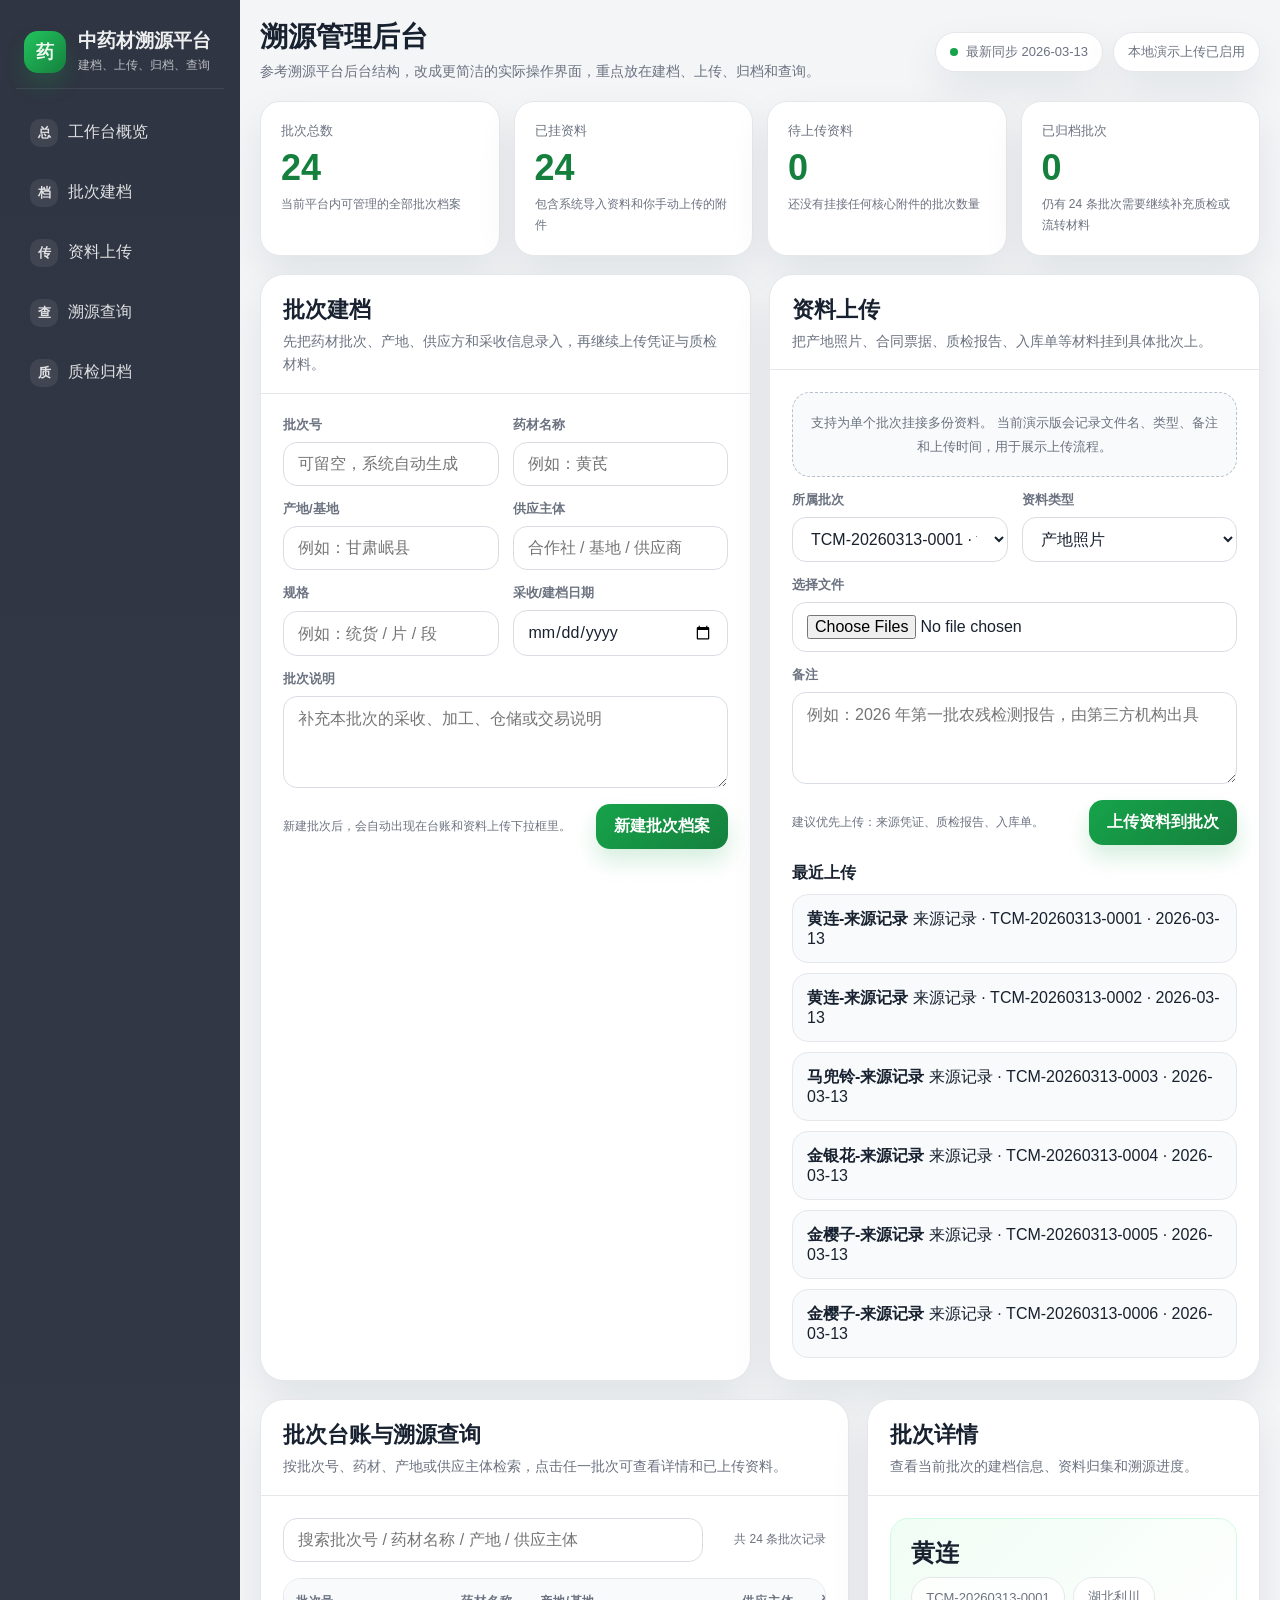
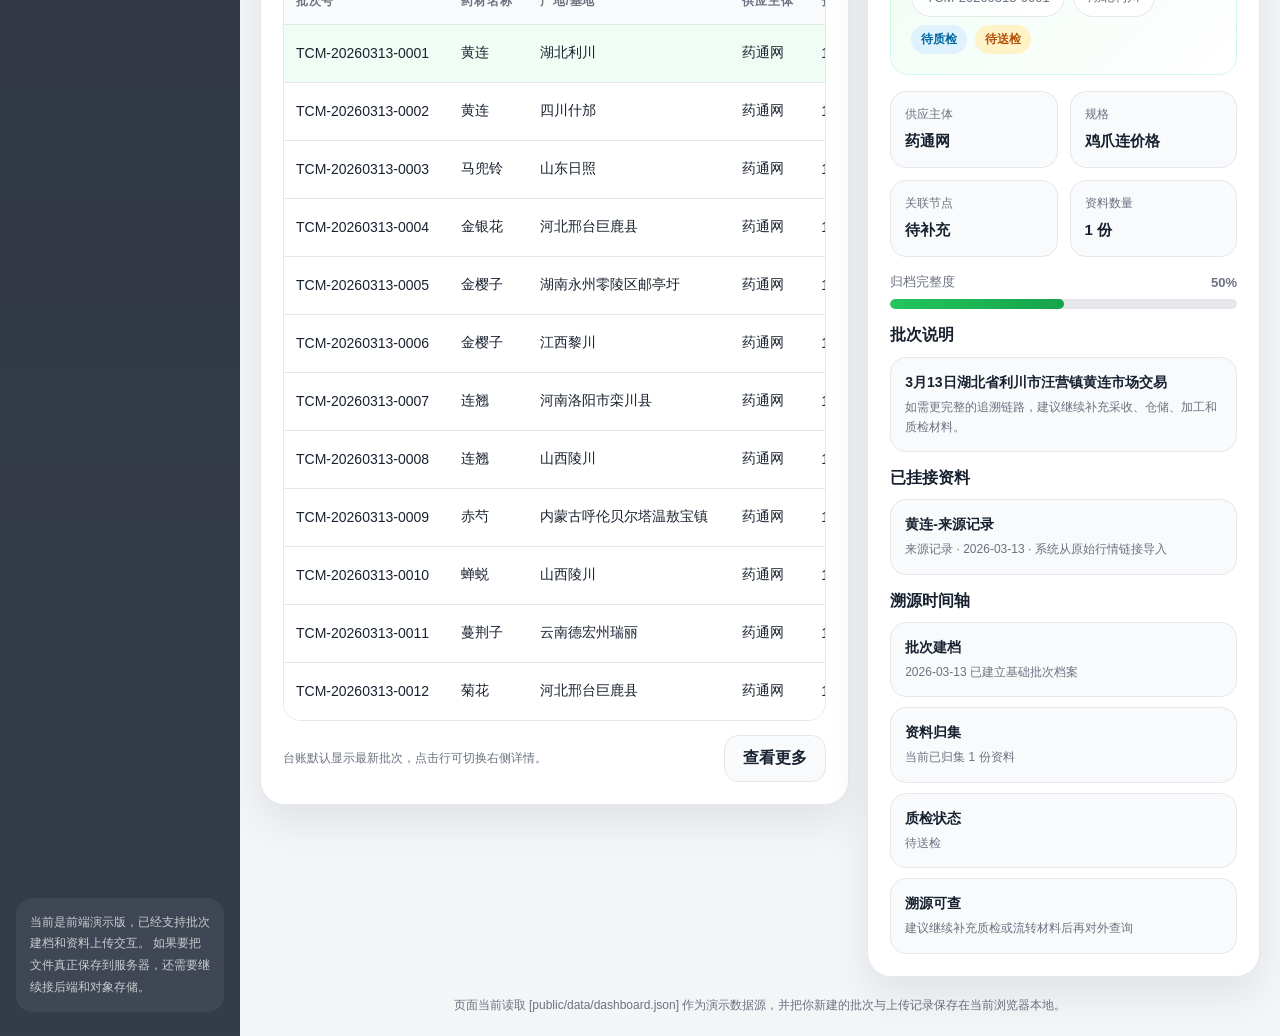
==== commit e93416e0: "Convert homepage into traceability operations console" ====
--- a/public/index.html
+++ b/public/index.html
@@ -3,32 +3,33 @@
 <head>
   <meta charset="UTF-8">
   <meta name="viewport" content="width=device-width, initial-scale=1.0">
-  <meta name="theme-color" content="#e8dfcf">
-  <link rel="icon" href="data:image/svg+xml,%3Csvg xmlns='http://www.w3.org/2000/svg' viewBox='0 0 64 64'%3E%3Crect width='64' height='64' rx='16' fill='%232f4730'/%3E%3Ctext x='32' y='42' font-size='34' text-anchor='middle' fill='%23f5efe3' font-family='STSong, Songti SC, serif'%3E%E6%9C%AC%3C/text%3E%3C/svg%3E">
+  <meta name="theme-color" content="#16a34a">
+  <link rel="icon" href="data:image/svg+xml,%3Csvg xmlns='http://www.w3.org/2000/svg' viewBox='0 0 64 64'%3E%3Crect width='64' height='64' rx='16' fill='%2316a34a'/%3E%3Ctext x='32' y='42' font-size='34' text-anchor='middle' fill='white' font-family='Arial'%3E%E8%8D%AF%3C/text%3E%3C/svg%3E">
   <title>中药材溯源平台</title>
   <style>
     :root {
-      --paper: #f3ecdf;
-      --paper-deep: #e7ddc8;
-      --mist: rgba(255, 251, 244, 0.84);
-      --mist-strong: rgba(255, 248, 238, 0.94);
-      --ink: #1d2a20;
-      --ink-soft: #485748;
-      --sage: #4c6845;
-      --sage-deep: #2f4730;
-      --moss: #7f926e;
-      --gold: #ab7a33;
-      --gold-soft: #c89d56;
-      --clay: #8e5d40;
-      --line: rgba(62, 82, 56, 0.14);
-      --line-strong: rgba(62, 82, 56, 0.26);
-      --shadow: 0 26px 60px rgba(52, 44, 30, 0.12);
-      --radius-xl: 30px;
-      --radius-lg: 22px;
-      --radius-md: 16px;
-      --radius-sm: 12px;
-      --font-display: "Songti SC", "STSong", "Noto Serif SC", serif;
-      --font-body: "PingFang SC", "Hiragino Sans GB", "Source Han Sans SC", "Microsoft YaHei", sans-serif;
+      --bg: #f3f5f7;
+      --panel: #ffffff;
+      --panel-soft: #f8fafb;
+      --sidebar: #2f3542;
+      --sidebar-soft: #3b4252;
+      --text: #18212f;
+      --muted: #6b7280;
+      --line: #e5e7eb;
+      --accent: #16a34a;
+      --accent-soft: #dcfce7;
+      --accent-deep: #15803d;
+      --warn: #f59e0b;
+      --warn-soft: #fef3c7;
+      --danger: #ef4444;
+      --danger-soft: #fee2e2;
+      --info: #0ea5e9;
+      --info-soft: #e0f2fe;
+      --radius-xl: 24px;
+      --radius-lg: 18px;
+      --radius-md: 14px;
+      --shadow: 0 18px 40px rgba(15, 23, 42, 0.08);
+      --font-body: "PingFang SC", "Hiragino Sans GB", "Microsoft YaHei", sans-serif;
     }
 
     * {
@@ -41,1567 +42,895 @@
 
     body {
       margin: 0;
-      color: var(--ink);
+      min-height: 100vh;
+      background: var(--bg);
+      color: var(--text);
       font-family: var(--font-body);
-      background:
-        radial-gradient(circle at 12% 8%, rgba(171, 122, 51, 0.16), transparent 22%),
-        radial-gradient(circle at 88% 15%, rgba(76, 104, 69, 0.12), transparent 24%),
-        radial-gradient(circle at 50% 80%, rgba(143, 110, 70, 0.08), transparent 28%),
-        linear-gradient(180deg, #f5efe3 0%, #efe6d7 48%, #f6f0e5 100%);
-      min-height: 100vh;
-    }
-
-    body::before {
-      content: "";
-      position: fixed;
-      inset: 0;
-      pointer-events: none;
-      background:
-        linear-gradient(90deg, rgba(76, 104, 69, 0.04) 1px, transparent 1px),
-        linear-gradient(rgba(76, 104, 69, 0.04) 1px, transparent 1px);
-      background-size: 26px 26px;
-      mask-image: linear-gradient(180deg, rgba(0, 0, 0, 0.3), transparent 80%);
-      opacity: 0.35;
     }
 
     a {
       color: inherit;
+      text-decoration: none;
     }
 
     button,
-    input {
+    input,
+    select,
+    textarea {
       font: inherit;
     }
 
-    .page {
-      width: min(1220px, calc(100% - 32px));
-      margin: 0 auto;
-      padding: 24px 0 40px;
+    .app-shell {
+      min-height: 100vh;
+      display: grid;
+      grid-template-columns: 240px minmax(0, 1fr);
+    }
+
+    .sidebar {
+      background: linear-gradient(180deg, var(--sidebar) 0%, #343b49 100%);
+      color: rgba(255, 255, 255, 0.92);
+      padding: 24px 16px;
+      display: flex;
+      flex-direction: column;
+      gap: 18px;
+      position: sticky;
+      top: 0;
+      min-height: 100vh;
+    }
+
+    .brand {
+      display: flex;
+      align-items: center;
+      gap: 12px;
+      padding: 6px 8px 14px;
+      border-bottom: 1px solid rgba(255, 255, 255, 0.08);
+    }
+
+    .brand-mark {
+      width: 42px;
+      height: 42px;
+      border-radius: 14px;
+      display: grid;
+      place-items: center;
+      background: linear-gradient(135deg, #22c55e, #15803d);
+      font-size: 18px;
+      font-weight: 700;
+      box-shadow: 0 12px 20px rgba(22, 163, 74, 0.2);
+    }
+
+    .brand h1 {
+      margin: 0;
+      font-size: 19px;
+      line-height: 1.2;
+      font-weight: 700;
+    }
+
+    .brand p {
+      margin: 4px 0 0;
+      font-size: 12px;
+      color: rgba(255, 255, 255, 0.68);
+    }
+
+    .nav-group {
+      display: grid;
+      gap: 8px;
+    }
+
+    .nav-item {
+      display: flex;
+      align-items: center;
+      gap: 10px;
+      padding: 12px 14px;
+      border-radius: 14px;
+      color: rgba(255, 255, 255, 0.85);
+      transition: background 0.2s ease, transform 0.2s ease;
+    }
+
+    .nav-item:hover {
+      background: rgba(255, 255, 255, 0.08);
+      transform: translateX(2px);
+    }
+
+    .nav-icon {
+      width: 28px;
+      height: 28px;
+      border-radius: 10px;
+      display: grid;
+      place-items: center;
+      background: rgba(255, 255, 255, 0.08);
+      font-size: 13px;
+      font-weight: 700;
+    }
+
+    .sidebar-note {
+      margin-top: auto;
+      padding: 14px;
+      border-radius: 16px;
+      background: rgba(255, 255, 255, 0.06);
+      color: rgba(255, 255, 255, 0.72);
+      font-size: 12px;
+      line-height: 1.8;
+    }
+
+    .main {
+      padding: 20px;
     }
 
     .topbar {
-      display: grid;
-      grid-template-columns: auto 1fr auto;
-      gap: 18px;
+      display: flex;
+      justify-content: space-between;
+      gap: 16px;
       align-items: center;
-      padding: 10px 0 22px;
-    }
-
-    .brand {
+      margin-bottom: 18px;
+      flex-wrap: wrap;
+    }
+
+    .page-title h2 {
+      margin: 0;
+      font-size: 28px;
+      line-height: 1.2;
+    }
+
+    .page-title p {
+      margin: 6px 0 0;
+      color: var(--muted);
+      font-size: 14px;
+      line-height: 1.7;
+    }
+
+    .topbar-actions {
+      display: flex;
+      flex-wrap: wrap;
+      gap: 10px;
+      align-items: center;
+    }
+
+    .chip {
       display: inline-flex;
       align-items: center;
-      gap: 14px;
-      text-decoration: none;
-      min-width: 0;
-    }
-
-    .brand-mark {
-      width: 54px;
-      height: 54px;
-      position: relative;
-      display: grid;
-      place-items: center;
-      border-radius: 18px;
-      color: #f7f1e8;
-      font-family: var(--font-display);
-      font-size: 24px;
-      background:
-        radial-gradient(circle at 30% 28%, rgba(255, 255, 255, 0.18), transparent 35%),
-        linear-gradient(145deg, #44623c, #29412b);
-      box-shadow:
-        inset 0 1px 0 rgba(255, 255, 255, 0.22),
-        0 16px 26px rgba(41, 65, 43, 0.18);
-    }
-
-    .brand-mark::after {
-      content: "";
-      position: absolute;
-      inset: 8px;
-      border: 1px solid rgba(255, 255, 255, 0.16);
-      border-radius: 14px;
-    }
-
-    .brand-copy {
-      min-width: 0;
-    }
-
-    .brand-kicker {
-      margin: 0;
-      color: var(--sage);
-      letter-spacing: 0.18em;
-      text-transform: uppercase;
-      font-size: 11px;
-      font-weight: 700;
-    }
-
-    .brand h1 {
-      margin: 4px 0 0;
-      font-family: var(--font-display);
-      font-size: 24px;
-      line-height: 1.1;
-      font-weight: 700;
-      letter-spacing: 0.02em;
-    }
-
-    .brand p {
-      margin: 6px 0 0;
-      color: var(--ink-soft);
-      font-size: 13px;
-    }
-
-    .topnav {
-      justify-self: center;
-      display: flex;
-      flex-wrap: wrap;
-      justify-content: center;
-      gap: 10px;
-    }
-
-    .topnav a {
+      gap: 8px;
       padding: 10px 14px;
       border-radius: 999px;
-      text-decoration: none;
-      color: var(--ink-soft);
+      background: var(--panel);
+      border: 1px solid var(--line);
+      color: var(--muted);
       font-size: 13px;
-      border: 1px solid transparent;
-      transition: transform 0.2s ease, border-color 0.2s ease, background 0.2s ease;
-    }
-
-    .topnav a:hover {
-      transform: translateY(-1px);
-      border-color: var(--line-strong);
-      background: rgba(255, 255, 255, 0.38);
-    }
-
-    .status-badge {
-      display: inline-flex;
-      align-items: center;
-      gap: 10px;
-      padding: 10px 14px;
-      border-radius: 999px;
-      border: 1px solid rgba(76, 104, 69, 0.18);
-      background: rgba(255, 248, 240, 0.92);
-      color: var(--sage);
-      font-size: 13px;
-      box-shadow: 0 8px 18px rgba(52, 44, 30, 0.07);
-      white-space: nowrap;
-    }
-
-    .status-badge::before {
-      content: "";
+      box-shadow: var(--shadow);
+    }
+
+    .chip-dot {
       width: 8px;
       height: 8px;
       border-radius: 50%;
-      background: var(--sage);
-      box-shadow: 0 0 0 0 rgba(76, 104, 69, 0.45);
-      animation: pulse 2.1s infinite;
-    }
-
-    @keyframes pulse {
-      0% {
-        box-shadow: 0 0 0 0 rgba(76, 104, 69, 0.35);
-      }
-
-      70% {
-        box-shadow: 0 0 0 12px rgba(76, 104, 69, 0);
-      }
-
-      100% {
-        box-shadow: 0 0 0 0 rgba(76, 104, 69, 0);
-      }
-    }
-
-    .hero {
-      display: grid;
-      grid-template-columns: minmax(0, 1.18fr) minmax(320px, 0.82fr);
-      gap: 22px;
-      align-items: stretch;
-      margin-bottom: 20px;
-    }
-
-    .hero-panel,
-    .panel {
-      position: relative;
+      background: var(--accent);
+    }
+
+    .section {
+      margin-bottom: 18px;
+    }
+
+    .card {
+      background: var(--panel);
+      border: 1px solid var(--line);
+      border-radius: var(--radius-xl);
+      box-shadow: var(--shadow);
       overflow: hidden;
-      border-radius: var(--radius-xl);
-      border: 1px solid var(--line);
-      background:
-        linear-gradient(180deg, rgba(255, 255, 255, 0.54), rgba(255, 255, 255, 0.2)),
-        var(--mist);
-      box-shadow: var(--shadow);
-      backdrop-filter: blur(10px);
-    }
-
-    .hero-panel::before,
-    .panel::before {
-      content: "";
-      position: absolute;
-      inset: 0 auto auto 0;
-      width: 100%;
-      height: 1px;
-      background: linear-gradient(90deg, transparent, rgba(171, 122, 51, 0.38), transparent);
-    }
-
-    .hero-copy {
-      padding: 36px 38px 34px;
-      background:
-        radial-gradient(circle at 82% 16%, rgba(171, 122, 51, 0.16), transparent 28%),
-        radial-gradient(circle at 22% 82%, rgba(76, 104, 69, 0.12), transparent 36%);
-    }
-
-    .eyebrow {
-      display: inline-flex;
-      align-items: center;
-      gap: 10px;
-      padding: 9px 14px;
-      border-radius: 999px;
-      background: rgba(76, 104, 69, 0.1);
-      border: 1px solid rgba(76, 104, 69, 0.16);
-      color: var(--sage);
-      font-size: 13px;
-      font-weight: 600;
-    }
-
-    .eyebrow::before {
-      content: "";
-      width: 9px;
-      height: 9px;
-      border-radius: 50%;
-      background: var(--gold);
-      box-shadow: 0 0 0 4px rgba(171, 122, 51, 0.12);
-    }
-
-    .hero-title {
-      margin: 24px 0 16px;
-      max-width: 780px;
-      font-family: var(--font-display);
-      font-size: clamp(42px, 6vw, 78px);
-      line-height: 1.04;
-      letter-spacing: 0.01em;
-      font-weight: 700;
-    }
-
-    .hero-lead {
-      max-width: 760px;
-      margin: 0;
-      color: var(--ink-soft);
-      font-size: 18px;
-      line-height: 1.9;
-    }
-
-    .hero-actions {
-      display: flex;
-      flex-wrap: wrap;
-      gap: 12px;
-      margin-top: 28px;
-    }
-
-    .button {
-      display: inline-flex;
-      align-items: center;
-      justify-content: center;
-      min-width: 152px;
-      padding: 13px 18px;
-      border-radius: 999px;
-      border: 1px solid transparent;
-      text-decoration: none;
-      transition: transform 0.2s ease, box-shadow 0.2s ease, border-color 0.2s ease;
-      font-weight: 700;
-      cursor: pointer;
-    }
-
-    .button:hover {
-      transform: translateY(-1px);
-      box-shadow: 0 12px 20px rgba(62, 82, 56, 0.08);
-    }
-
-    .button.primary {
-      background: linear-gradient(135deg, #44623c, #2f4730);
-      color: #f8f3ea;
-      box-shadow: 0 16px 24px rgba(47, 71, 48, 0.18);
-    }
-
-    .button.secondary {
-      background: rgba(255, 251, 244, 0.86);
-      color: var(--sage-deep);
-      border-color: rgba(76, 104, 69, 0.18);
-    }
-
-    .trust-ribbon {
-      display: flex;
-      flex-wrap: wrap;
-      gap: 12px;
-      margin-top: 30px;
-    }
-
-    .trust-chip {
-      padding: 10px 14px;
-      border-radius: 999px;
-      background: rgba(255, 249, 240, 0.92);
-      border: 1px solid rgba(171, 122, 51, 0.16);
-      color: var(--ink-soft);
-      font-size: 13px;
-    }
-
-    .hero-console {
-      padding: 24px;
-      display: flex;
-      flex-direction: column;
-      gap: 16px;
-      background:
-        linear-gradient(180deg, rgba(255, 255, 255, 0.68), rgba(255, 255, 255, 0.3)),
-        var(--mist-strong);
-    }
-
-    .console-head {
+    }
+
+    .card-header {
       display: flex;
       justify-content: space-between;
-      gap: 12px;
-      align-items: center;
-      color: var(--ink-soft);
-      font-size: 13px;
-    }
-
-    .console-head strong {
-      color: var(--ink);
+      gap: 16px;
+      align-items: flex-end;
+      padding: 22px 22px 16px;
+      border-bottom: 1px solid var(--line);
+      flex-wrap: wrap;
+    }
+
+    .card-header h3 {
+      margin: 0;
+      font-size: 22px;
+      line-height: 1.2;
+    }
+
+    .card-header p {
+      margin: 6px 0 0;
+      color: var(--muted);
       font-size: 14px;
-    }
-
-    .search-card,
-    .toolbar-search {
-      display: block;
-    }
-
-    .search-label {
-      display: block;
-      color: var(--ink-soft);
-      font-size: 13px;
-      margin-bottom: 10px;
-    }
-
-    .search-row {
-      display: grid;
-      grid-template-columns: minmax(0, 1fr) auto;
-      gap: 10px;
-      align-items: center;
-    }
-
-    .search-input {
-      width: 100%;
-      padding: 14px 16px;
-      border-radius: 16px;
-      border: 1px solid rgba(76, 104, 69, 0.18);
-      background: rgba(255, 252, 247, 0.92);
-      color: var(--ink);
-      outline: none;
-      transition: border-color 0.2s ease, box-shadow 0.2s ease, transform 0.2s ease;
-    }
-
-    .search-input:focus {
-      border-color: rgba(76, 104, 69, 0.4);
-      box-shadow: 0 0 0 4px rgba(76, 104, 69, 0.08);
-      transform: translateY(-1px);
-    }
-
-    .search-button,
-    .ghost-button {
-      padding: 13px 18px;
-      border-radius: 16px;
-      border: 1px solid transparent;
-      cursor: pointer;
-      transition: transform 0.2s ease, border-color 0.2s ease, background 0.2s ease;
-      font-weight: 700;
-    }
-
-    .search-button {
-      background: linear-gradient(135deg, var(--gold), var(--gold-soft));
-      color: #fffaf2;
-      box-shadow: 0 12px 20px rgba(171, 122, 51, 0.18);
-    }
-
-    .search-button:hover,
-    .ghost-button:hover {
-      transform: translateY(-1px);
-    }
-
-    .hero-snapshot {
-      padding: 18px;
-      border-radius: 22px;
-      background:
-        linear-gradient(180deg, rgba(255, 255, 255, 0.46), rgba(255, 255, 255, 0.18)),
-        rgba(248, 242, 232, 0.9);
-      border: 1px solid rgba(76, 104, 69, 0.12);
-      min-height: 252px;
-    }
-
-    .snapshot-kicker {
-      display: inline-flex;
-      align-items: center;
-      gap: 8px;
-      padding: 6px 10px;
-      border-radius: 999px;
-      background: rgba(76, 104, 69, 0.08);
-      color: var(--sage);
-      font-size: 12px;
-      font-weight: 700;
-    }
-
-    .snapshot-title {
-      margin: 14px 0 8px;
-      font-family: var(--font-display);
-      font-size: 30px;
-      line-height: 1.25;
-    }
-
-    .snapshot-code {
-      color: var(--ink-soft);
-      font-size: 13px;
-      letter-spacing: 0.08em;
-      text-transform: uppercase;
-    }
-
-    .snapshot-meta {
-      margin-top: 14px;
-      display: grid;
-      gap: 10px;
-    }
-
-    .snapshot-meta-row {
-      display: flex;
-      justify-content: space-between;
-      gap: 12px;
-      padding: 10px 0;
-      border-bottom: 1px dashed rgba(76, 104, 69, 0.16);
-      color: var(--ink-soft);
-      font-size: 14px;
-    }
-
-    .snapshot-meta-row:last-child {
-      border-bottom: 0;
-      padding-bottom: 0;
-    }
-
-    .snapshot-meta-row strong {
-      color: var(--ink);
-      font-weight: 700;
-    }
-
-    .mini-stats {
-      display: grid;
-      grid-template-columns: repeat(2, minmax(0, 1fr));
-      gap: 10px;
-    }
-
-    .mini-card {
-      padding: 14px;
-      border-radius: 18px;
-      background: rgba(255, 251, 245, 0.78);
-      border: 1px solid rgba(76, 104, 69, 0.1);
-    }
-
-    .mini-card .label {
-      color: var(--ink-soft);
-      font-size: 12px;
-    }
-
-    .mini-card .value {
-      margin-top: 8px;
-      font-size: 28px;
-      font-weight: 700;
-      color: var(--sage-deep);
-    }
-
-    .mini-card .note {
-      margin-top: 6px;
-      color: var(--ink-soft);
-      font-size: 12px;
-      line-height: 1.6;
-    }
-
-    .story-grid {
+      line-height: 1.7;
+    }
+
+    .card-body {
+      padding: 22px;
+    }
+
+    .stats-grid {
       display: grid;
       grid-template-columns: repeat(4, minmax(0, 1fr));
       gap: 14px;
-      margin-bottom: 20px;
-    }
-
-    .story-card {
+    }
+
+    .stat-card {
       padding: 20px;
-      border-radius: 22px;
+      border-radius: 20px;
+      background: var(--panel);
       border: 1px solid var(--line);
-      background:
-        linear-gradient(180deg, rgba(255, 255, 255, 0.45), rgba(255, 255, 255, 0.18)),
-        rgba(255, 250, 244, 0.78);
-      box-shadow: 0 14px 28px rgba(52, 44, 30, 0.07);
-    }
-
-    .story-index {
-      color: var(--gold);
+      box-shadow: var(--shadow);
+    }
+
+    .stat-label {
+      color: var(--muted);
+      font-size: 13px;
+    }
+
+    .stat-value {
+      margin-top: 10px;
+      font-size: 36px;
+      line-height: 1;
+      font-weight: 700;
+      color: var(--accent-deep);
+    }
+
+    .stat-note {
+      margin-top: 8px;
+      color: var(--muted);
       font-size: 12px;
-      letter-spacing: 0.16em;
-      text-transform: uppercase;
-      font-weight: 700;
-    }
-
-    .story-card h3 {
-      margin: 12px 0 10px;
-      font-family: var(--font-display);
-      font-size: 24px;
-      line-height: 1.25;
-    }
-
-    .story-card p {
-      margin: 0;
-      color: var(--ink-soft);
-      font-size: 14px;
-      line-height: 1.85;
-    }
-
-    .section {
-      margin-bottom: 20px;
-    }
-
-    .section-header {
-      display: flex;
-      justify-content: space-between;
+      line-height: 1.7;
+    }
+
+    .workspace-grid {
+      display: grid;
+      grid-template-columns: minmax(0, 1fr) minmax(0, 1fr);
       gap: 18px;
-      align-items: flex-end;
-      margin-bottom: 14px;
-      padding: 0 4px;
-    }
-
-    .section-kicker {
-      display: block;
-      color: var(--sage);
-      letter-spacing: 0.18em;
-      text-transform: uppercase;
-      font-size: 11px;
-      font-weight: 700;
-      margin-bottom: 8px;
-    }
-
-    .section-header h2 {
-      margin: 0;
-      font-family: var(--font-display);
-      font-size: clamp(30px, 4vw, 42px);
-      line-height: 1.16;
-      font-weight: 700;
-    }
-
-    .section-header p {
-      margin: 8px 0 0;
-      max-width: 720px;
-      color: var(--ink-soft);
-      line-height: 1.85;
-      font-size: 15px;
-    }
-
-    .section-meta {
-      display: flex;
-      flex-wrap: wrap;
-      justify-content: flex-end;
-      gap: 10px;
-      align-items: center;
-      color: var(--ink-soft);
-      font-size: 13px;
-    }
-
-    .meta-pill {
-      padding: 9px 12px;
-      border-radius: 999px;
-      background: rgba(255, 250, 244, 0.78);
-      border: 1px solid rgba(76, 104, 69, 0.1);
-    }
-
-    .trace-layout {
+    }
+
+    .content-grid {
       display: grid;
-      grid-template-columns: minmax(0, 1.06fr) minmax(320px, 0.94fr);
+      grid-template-columns: minmax(0, 1.2fr) minmax(320px, 0.8fr);
       gap: 18px;
       align-items: start;
     }
 
-    .panel {
-      padding: 24px;
-    }
-
-    .toolbar {
+    .form-grid {
       display: grid;
-      grid-template-columns: minmax(0, 1fr) auto;
-      gap: 12px;
-      align-items: end;
-      margin-bottom: 18px;
-    }
-
-    .toolbar-badges {
-      display: flex;
-      flex-wrap: wrap;
-      justify-content: flex-end;
+      grid-template-columns: repeat(2, minmax(0, 1fr));
+      gap: 14px;
+    }
+
+    .field {
+      display: grid;
       gap: 8px;
     }
 
-    .toolbar-badge {
-      padding: 8px 10px;
-      border-radius: 999px;
-      background: rgba(76, 104, 69, 0.08);
-      color: var(--sage);
-      font-size: 12px;
+    .field.is-full {
+      grid-column: 1 / -1;
+    }
+
+    .field label {
+      color: var(--muted);
+      font-size: 13px;
       font-weight: 600;
     }
 
-    .batch-grid {
-      display: grid;
-      gap: 12px;
-    }
-
-    .batch-card {
+    .field input,
+    .field select,
+    .field textarea {
       width: 100%;
-      padding: 18px;
-      text-align: left;
-      border-radius: 22px;
-      border: 1px solid rgba(76, 104, 69, 0.12);
-      background:
-        linear-gradient(180deg, rgba(255, 255, 255, 0.48), rgba(255, 255, 255, 0.2)),
-        rgba(255, 249, 240, 0.72);
-      cursor: pointer;
-      transition: transform 0.2s ease, border-color 0.2s ease, box-shadow 0.2s ease;
-    }
-
-    .batch-card:hover {
-      transform: translateY(-2px);
-      border-color: rgba(76, 104, 69, 0.28);
-      box-shadow: 0 18px 28px rgba(52, 44, 30, 0.08);
-    }
-
-    .batch-card.is-active {
-      border-color: rgba(171, 122, 51, 0.4);
-      box-shadow: 0 18px 28px rgba(171, 122, 51, 0.12);
-      background:
-        linear-gradient(180deg, rgba(255, 255, 255, 0.5), rgba(255, 255, 255, 0.24)),
-        rgba(255, 247, 236, 0.92);
-    }
-
-    .batch-head,
-    .batch-topline {
+      padding: 12px 14px;
+      border-radius: var(--radius-md);
+      border: 1px solid #d9dde3;
+      background: #fff;
+      color: var(--text);
+      outline: none;
+      transition: border-color 0.2s ease, box-shadow 0.2s ease;
+    }
+
+    .field textarea {
+      min-height: 92px;
+      resize: vertical;
+    }
+
+    .field input:focus,
+    .field select:focus,
+    .field textarea:focus {
+      border-color: rgba(22, 163, 74, 0.5);
+      box-shadow: 0 0 0 4px rgba(22, 163, 74, 0.08);
+    }
+
+    .form-actions {
       display: flex;
       justify-content: space-between;
       gap: 12px;
       align-items: center;
       flex-wrap: wrap;
-    }
-
-    .batch-code {
-      color: var(--ink-soft);
+      margin-top: 16px;
+    }
+
+    .helper {
+      color: var(--muted);
       font-size: 12px;
-      letter-spacing: 0.12em;
+      line-height: 1.7;
+    }
+
+    .button {
+      border: 0;
+      border-radius: 14px;
+      padding: 12px 18px;
+      cursor: pointer;
+      transition: transform 0.2s ease, box-shadow 0.2s ease;
+      font-weight: 700;
+    }
+
+    .button:hover {
+      transform: translateY(-1px);
+    }
+
+    .button.primary {
+      background: linear-gradient(135deg, #16a34a, #15803d);
+      color: #fff;
+      box-shadow: 0 12px 22px rgba(22, 163, 74, 0.18);
+    }
+
+    .button.secondary {
+      background: #f8fafc;
+      color: var(--text);
+      border: 1px solid var(--line);
+    }
+
+    .upload-box {
+      padding: 18px;
+      border-radius: 18px;
+      border: 1px dashed #b7c0cb;
+      background: var(--panel-soft);
+      color: var(--muted);
+      font-size: 13px;
+      line-height: 1.8;
+      text-align: center;
+      margin-bottom: 14px;
+    }
+
+    .file-list,
+    .mini-list,
+    .timeline,
+    .doc-list {
+      display: grid;
+      gap: 10px;
+    }
+
+    .file-item,
+    .mini-item,
+    .doc-item,
+    .timeline-item {
+      padding: 14px;
+      border-radius: 16px;
+      background: var(--panel-soft);
+      border: 1px solid var(--line);
+    }
+
+    .mini-item strong,
+    .doc-item strong,
+    .timeline-item strong {
+      display: block;
+      font-size: 14px;
+      line-height: 1.5;
+    }
+
+    .mini-item span,
+    .doc-item span,
+    .timeline-item span {
+      display: block;
+      margin-top: 4px;
+      color: var(--muted);
+      font-size: 12px;
+      line-height: 1.7;
+    }
+
+    .table-toolbar {
+      display: flex;
+      justify-content: space-between;
+      gap: 12px;
+      align-items: center;
+      flex-wrap: wrap;
+      margin-bottom: 16px;
+    }
+
+    .search {
+      width: min(420px, 100%);
+    }
+
+    .search input {
+      width: 100%;
+      padding: 12px 14px;
+      border-radius: 14px;
+      border: 1px solid #d9dde3;
+      background: #fff;
+      outline: none;
+    }
+
+    .search input:focus {
+      border-color: rgba(22, 163, 74, 0.5);
+      box-shadow: 0 0 0 4px rgba(22, 163, 74, 0.08);
+    }
+
+    .table-wrap {
+      overflow-x: auto;
+      border: 1px solid var(--line);
+      border-radius: 18px;
+      background: #fff;
+    }
+
+    table {
+      width: 100%;
+      border-collapse: collapse;
+      min-width: 860px;
+    }
+
+    th,
+    td {
+      padding: 14px 12px;
+      border-bottom: 1px solid var(--line);
+      text-align: left;
+      vertical-align: middle;
+      font-size: 14px;
+    }
+
+    th {
+      background: #f8fafc;
+      color: var(--muted);
+      font-size: 12px;
       text-transform: uppercase;
-    }
-
-    .status-pill {
+      letter-spacing: 0.06em;
+    }
+
+    tbody tr {
+      cursor: pointer;
+      transition: background 0.2s ease;
+    }
+
+    tbody tr:hover {
+      background: #f8fcf9;
+    }
+
+    tbody tr.is-active {
+      background: #f0fdf4;
+    }
+
+    tbody tr:last-child td {
+      border-bottom: 0;
+    }
+
+    .status {
       display: inline-flex;
       align-items: center;
-      gap: 8px;
-      padding: 7px 11px;
+      gap: 6px;
+      padding: 6px 10px;
       border-radius: 999px;
       font-size: 12px;
       font-weight: 700;
       white-space: nowrap;
     }
 
-    .tone-stable {
-      background: rgba(76, 104, 69, 0.1);
-      color: var(--sage-deep);
-    }
-
-    .tone-active {
-      background: rgba(171, 122, 51, 0.12);
-      color: #885e23;
-    }
-
-    .tone-attention {
-      background: rgba(142, 93, 64, 0.12);
-      color: var(--clay);
-    }
-
-    .tone-pending {
-      background: rgba(72, 87, 72, 0.08);
-      color: var(--ink-soft);
-    }
-
-    .batch-title {
-      margin: 14px 0 8px;
-      font-family: var(--font-display);
-      font-size: 28px;
-      line-height: 1.24;
-      font-weight: 700;
-    }
-
-    .batch-meta {
+    .status.good {
+      background: var(--accent-soft);
+      color: var(--accent-deep);
+    }
+
+    .status.pending {
+      background: #f3f4f6;
+      color: #4b5563;
+    }
+
+    .status.warn {
+      background: var(--warn-soft);
+      color: #b45309;
+    }
+
+    .status.info {
+      background: var(--info-soft);
+      color: #0369a1;
+    }
+
+    .status.danger {
+      background: var(--danger-soft);
+      color: #b91c1c;
+    }
+
+    .detail-panel {
+      position: sticky;
+      top: 20px;
+    }
+
+    .detail-hero {
+      padding: 20px;
+      border-radius: 18px;
+      background: linear-gradient(135deg, #f0fdf4, #ffffff);
+      border: 1px solid #d1fae5;
+      margin-bottom: 16px;
+    }
+
+    .detail-hero h4 {
+      margin: 0;
+      font-size: 24px;
+      line-height: 1.2;
+    }
+
+    .detail-meta {
       display: flex;
       flex-wrap: wrap;
-      gap: 8px 16px;
-      color: var(--ink-soft);
-      font-size: 14px;
-    }
-
-    .batch-summary {
-      margin: 12px 0 0;
-      color: var(--ink);
-      line-height: 1.8;
-      font-size: 14px;
-    }
-
-    .batch-foot {
+      gap: 8px;
+      margin-top: 10px;
+    }
+
+    .detail-meta .chip {
+      box-shadow: none;
+      background: rgba(255, 255, 255, 0.84);
+    }
+
+    .detail-grid {
       display: grid;
-      grid-template-columns: repeat(3, minmax(0, 1fr));
-      gap: 10px;
-      margin-top: 16px;
-    }
-
-    .fact-box {
-      padding: 12px;
+      grid-template-columns: repeat(2, minmax(0, 1fr));
+      gap: 12px;
+      margin-bottom: 16px;
+    }
+
+    .detail-box {
+      padding: 14px;
       border-radius: 16px;
-      background: rgba(255, 255, 255, 0.5);
-      border: 1px solid rgba(76, 104, 69, 0.08);
-    }
-
-    .fact-box .label {
-      color: var(--ink-soft);
+      background: var(--panel-soft);
+      border: 1px solid var(--line);
+    }
+
+    .detail-box .label {
+      color: var(--muted);
       font-size: 12px;
     }
 
-    .fact-box .value {
-      margin-top: 7px;
+    .detail-box .value {
+      margin-top: 6px;
+      font-size: 15px;
+      line-height: 1.6;
       font-weight: 700;
-      font-size: 16px;
-      line-height: 1.4;
-    }
-
-    .panel-foot {
-      display: flex;
-      justify-content: space-between;
-      gap: 12px;
-      align-items: center;
-      margin-top: 16px;
-      color: var(--ink-soft);
-      font-size: 13px;
-    }
-
-    .ghost-button {
-      background: rgba(255, 251, 244, 0.92);
-      border-color: rgba(76, 104, 69, 0.18);
-      color: var(--sage-deep);
-    }
-
-    .ghost-button:disabled {
-      opacity: 0.45;
-      cursor: not-allowed;
-      transform: none;
-    }
-
-    .empty-box {
-      display: none;
-      padding: 22px;
-      border-radius: 20px;
-      background: rgba(255, 251, 244, 0.76);
-      border: 1px dashed rgba(76, 104, 69, 0.2);
-      color: var(--ink-soft);
-      line-height: 1.8;
-      text-align: center;
-    }
-
-    .empty-box.is-visible {
-      display: block;
-    }
-
-    .detail-panel {
-      position: sticky;
-      top: 18px;
-    }
-
-    .detail-hero {
-      padding-bottom: 18px;
-      border-bottom: 1px solid rgba(76, 104, 69, 0.08);
-    }
-
-    .detail-kicker {
-      color: var(--gold);
-      letter-spacing: 0.12em;
-      text-transform: uppercase;
-      font-size: 12px;
-      font-weight: 700;
-    }
-
-    .detail-title {
-      margin: 12px 0 8px;
-      font-family: var(--font-display);
-      font-size: 36px;
-      line-height: 1.2;
-      font-weight: 700;
-    }
-
-    .detail-sub {
-      margin: 0;
-      color: var(--ink-soft);
-      font-size: 15px;
-      line-height: 1.8;
-    }
-
-    .detail-badges {
-      display: flex;
-      flex-wrap: wrap;
-      gap: 10px;
-      margin-top: 14px;
-    }
-
-    .score-meter {
-      margin-top: 18px;
-      padding: 14px 16px;
-      border-radius: 20px;
-      background: rgba(255, 252, 247, 0.82);
-      border: 1px solid rgba(76, 104, 69, 0.1);
-    }
-
-    .score-top {
+    }
+
+    .progress {
+      margin-bottom: 16px;
+    }
+
+    .progress-top {
       display: flex;
       justify-content: space-between;
       gap: 12px;
       align-items: center;
       font-size: 13px;
-      color: var(--ink-soft);
-    }
-
-    .score-value {
-      font-size: 18px;
-      font-weight: 700;
-      color: var(--sage-deep);
-    }
-
-    .score-track {
+      color: var(--muted);
+    }
+
+    .progress-bar {
       height: 10px;
-      margin-top: 10px;
+      margin-top: 8px;
       border-radius: 999px;
-      background: rgba(76, 104, 69, 0.08);
+      background: #e5e7eb;
       overflow: hidden;
     }
 
-    .score-fill {
+    .progress-fill {
       height: 100%;
+      background: linear-gradient(90deg, #22c55e, #16a34a);
       border-radius: 999px;
-      background: linear-gradient(90deg, #596f4e, #c89d56);
-    }
-
-    .detail-grid {
-      display: grid;
-      gap: 12px;
+    }
+
+    .sub-title {
+      margin: 0 0 12px;
+      font-size: 16px;
+      line-height: 1.2;
+    }
+
+    .empty {
+      padding: 18px;
+      border-radius: 16px;
+      background: var(--panel-soft);
+      border: 1px dashed #cbd5e1;
+      color: var(--muted);
+      text-align: center;
+      font-size: 13px;
+      line-height: 1.8;
+    }
+
+    .footer {
       margin-top: 18px;
-    }
-
-    .doc-card {
-      display: grid;
-      grid-template-columns: auto 1fr auto;
-      gap: 12px;
-      align-items: center;
-      padding: 14px 0;
-      border-bottom: 1px dashed rgba(76, 104, 69, 0.16);
-    }
-
-    .doc-card:last-child {
-      border-bottom: 0;
-      padding-bottom: 0;
-    }
-
-    .doc-index {
-      width: 28px;
-      height: 28px;
-      display: grid;
-      place-items: center;
-      border-radius: 50%;
-      background: rgba(76, 104, 69, 0.08);
-      color: var(--sage-deep);
+      color: var(--muted);
       font-size: 12px;
-      font-weight: 700;
-    }
-
-    .doc-label {
-      font-size: 14px;
-      font-weight: 700;
-    }
-
-    .doc-note {
-      margin-top: 4px;
-      color: var(--ink-soft);
-      font-size: 13px;
-      line-height: 1.7;
-    }
-
-    .timeline {
-      display: grid;
-      gap: 14px;
-      margin-top: 22px;
-    }
-
-    .timeline-item {
-      display: grid;
-      grid-template-columns: 24px minmax(0, 1fr);
-      gap: 14px;
-      align-items: start;
-    }
-
-    .timeline-rail {
-      position: relative;
-      min-height: 100%;
-    }
-
-    .timeline-rail::before {
-      content: "";
-      position: absolute;
-      left: 11px;
-      top: 14px;
-      bottom: -18px;
-      width: 2px;
-      background: rgba(76, 104, 69, 0.12);
-    }
-
-    .timeline-item:last-child .timeline-rail::before {
-      display: none;
-    }
-
-    .timeline-dot {
-      position: relative;
-      width: 24px;
-      height: 24px;
-      border-radius: 50%;
-      border: 2px solid transparent;
-      background: #fff;
-    }
-
-    .timeline-dot.is-done {
-      background: var(--sage);
-      border-color: rgba(76, 104, 69, 0.22);
-      box-shadow: 0 0 0 4px rgba(76, 104, 69, 0.08);
-    }
-
-    .timeline-dot.is-active {
-      background: var(--gold);
-      border-color: rgba(171, 122, 51, 0.24);
-      box-shadow: 0 0 0 4px rgba(171, 122, 51, 0.08);
-    }
-
-    .timeline-dot.is-pending {
-      background: rgba(72, 87, 72, 0.16);
-      border-color: rgba(72, 87, 72, 0.1);
-    }
-
-    .timeline-content h3 {
-      margin: 0;
-      font-size: 16px;
-    }
-
-    .timeline-content p {
-      margin: 6px 0 0;
-      color: var(--ink-soft);
-      font-size: 14px;
       line-height: 1.8;
-    }
-
-    .link-row {
-      margin-top: 18px;
-      display: flex;
-      flex-wrap: wrap;
-      gap: 12px;
-      align-items: center;
-      color: var(--ink-soft);
-      font-size: 13px;
-    }
-
-    .detail-link {
-      color: var(--sage-deep);
-      text-decoration: none;
-      font-weight: 700;
-    }
-
-    .detail-link:hover {
-      text-decoration: underline;
-    }
-
-    .atlas-grid {
-      display: grid;
-      grid-template-columns: repeat(3, minmax(0, 1fr));
-      gap: 16px;
-    }
-
-    .atlas-card {
-      padding: 22px;
-      border-radius: 24px;
-      border: 1px solid var(--line);
-      background:
-        linear-gradient(180deg, rgba(255, 255, 255, 0.48), rgba(255, 255, 255, 0.2)),
-        rgba(255, 250, 244, 0.78);
-      box-shadow: 0 14px 28px rgba(52, 44, 30, 0.07);
-    }
-
-    .atlas-head {
-      display: flex;
-      justify-content: space-between;
-      gap: 12px;
-      align-items: center;
-      margin-bottom: 14px;
-    }
-
-    .atlas-name {
-      font-family: var(--font-display);
-      font-size: 28px;
-      line-height: 1.2;
-    }
-
-    .atlas-count {
-      padding: 8px 11px;
-      border-radius: 999px;
-      background: rgba(76, 104, 69, 0.08);
-      color: var(--sage);
-      font-size: 12px;
-      font-weight: 700;
-      white-space: nowrap;
-    }
-
-    .atlas-meta {
-      color: var(--ink-soft);
-      font-size: 14px;
-      line-height: 1.85;
-    }
-
-    .atlas-tags {
-      display: flex;
-      flex-wrap: wrap;
-      gap: 8px;
-      margin-top: 14px;
-    }
-
-    .atlas-tag {
-      padding: 7px 10px;
-      border-radius: 999px;
-      background: rgba(171, 122, 51, 0.1);
-      color: #7f5824;
-      font-size: 12px;
-      font-weight: 700;
-    }
-
-    .atlas-bar {
-      height: 8px;
-      margin-top: 16px;
-      border-radius: 999px;
-      background: rgba(76, 104, 69, 0.08);
-      overflow: hidden;
-    }
-
-    .atlas-fill {
-      height: 100%;
-      border-radius: 999px;
-      background: linear-gradient(90deg, #536a49, #c89d56);
-    }
-
-    .node-grid {
-      display: grid;
-      grid-template-columns: repeat(4, minmax(0, 1fr));
-      gap: 16px;
-    }
-
-    .node-card {
-      padding: 22px;
-      border-radius: 24px;
-      border: 1px solid var(--line);
-      background:
-        linear-gradient(180deg, rgba(255, 255, 255, 0.48), rgba(255, 255, 255, 0.2)),
-        rgba(255, 250, 244, 0.78);
-      box-shadow: 0 14px 28px rgba(52, 44, 30, 0.07);
-    }
-
-    .node-card h3 {
-      margin: 14px 0 6px;
-      font-family: var(--font-display);
-      font-size: 30px;
-      line-height: 1.2;
-    }
-
-    .node-headline {
-      display: flex;
-      justify-content: space-between;
-      gap: 10px;
-      align-items: center;
-      color: var(--ink-soft);
-      font-size: 13px;
-    }
-
-    .node-metric {
-      font-size: 34px;
-      font-weight: 700;
-      color: var(--sage-deep);
-      line-height: 1.1;
-      margin-top: 14px;
-    }
-
-    .node-copy {
-      margin-top: 10px;
-      color: var(--ink-soft);
-      font-size: 14px;
-      line-height: 1.8;
-    }
-
-    .node-list {
-      margin: 16px 0 0;
-      padding: 0;
-      list-style: none;
-      display: grid;
-      gap: 10px;
-    }
-
-    .node-list li {
-      padding-top: 10px;
-      border-top: 1px dashed rgba(76, 104, 69, 0.16);
-      color: var(--ink-soft);
-      font-size: 13px;
-      line-height: 1.7;
-    }
-
-    .node-list strong {
-      display: block;
-      color: var(--ink);
-      font-size: 14px;
-      margin-bottom: 4px;
-    }
-
-    .compliance-layout {
-      display: grid;
-      grid-template-columns: minmax(0, 1.04fr) minmax(300px, 0.96fr);
-      gap: 18px;
-      align-items: start;
-    }
-
-    .signal-grid {
-      display: grid;
-      gap: 12px;
-    }
-
-    .signal-card {
-      padding: 18px;
-      border-radius: 22px;
-      border: 1px solid rgba(76, 104, 69, 0.12);
-      background: rgba(255, 250, 244, 0.72);
-    }
-
-    .signal-card h3 {
-      margin: 10px 0 8px;
-      font-size: 22px;
-      line-height: 1.3;
-      font-family: var(--font-display);
-    }
-
-    .signal-top {
-      display: flex;
-      justify-content: space-between;
-      gap: 12px;
-      align-items: center;
-      flex-wrap: wrap;
-    }
-
-    .signal-metric {
-      font-size: 28px;
-      line-height: 1.1;
-      font-weight: 700;
-      color: var(--sage-deep);
-    }
-
-    .signal-card p {
-      margin: 0;
-      color: var(--ink-soft);
-      font-size: 14px;
-      line-height: 1.85;
-    }
-
-    .requirement-card h3 {
-      margin: 0;
-      font-family: var(--font-display);
-      font-size: 32px;
-      line-height: 1.2;
-    }
-
-    .requirement-card p {
-      margin: 10px 0 0;
-      color: var(--ink-soft);
-      font-size: 15px;
-      line-height: 1.85;
-    }
-
-    .requirement-list {
-      margin: 18px 0 0;
-      padding: 0;
-      list-style: none;
-      display: grid;
-      gap: 12px;
-    }
-
-    .requirement-list li {
-      padding: 14px 16px;
-      border-radius: 18px;
-      background: rgba(255, 251, 244, 0.78);
-      border: 1px solid rgba(76, 104, 69, 0.1);
-      color: var(--ink);
-      line-height: 1.8;
-      font-size: 14px;
-    }
-
-    .requirement-list strong {
-      display: block;
-      margin-bottom: 4px;
-      color: var(--sage-deep);
-    }
-
-    .footer {
-      display: flex;
-      justify-content: space-between;
-      gap: 16px;
-      align-items: center;
-      padding: 18px 4px 0;
-      color: var(--ink-soft);
-      font-size: 13px;
-      flex-wrap: wrap;
-    }
-
-    .footer strong {
-      color: var(--ink);
-    }
-
-    .footer-nav {
-      display: flex;
-      flex-wrap: wrap;
-      gap: 10px;
-    }
-
-    .footer-nav a {
-      color: var(--ink-soft);
-      text-decoration: none;
-    }
-
-    .footer-nav a:hover {
-      color: var(--sage-deep);
-    }
-
-    .reveal {
-      opacity: 0;
-      transform: translateY(18px);
-      animation: revealUp 0.65s ease forwards;
-    }
-
-    .reveal.delay-1 {
-      animation-delay: 0.08s;
-    }
-
-    .reveal.delay-2 {
-      animation-delay: 0.16s;
-    }
-
-    .reveal.delay-3 {
-      animation-delay: 0.24s;
-    }
-
-    @keyframes revealUp {
-      to {
-        opacity: 1;
-        transform: translateY(0);
-      }
-    }
-
-    @media (max-width: 1120px) {
-      .hero,
-      .trace-layout,
-      .compliance-layout {
+      text-align: center;
+    }
+
+    @media (max-width: 1160px) {
+      .stats-grid {
+        grid-template-columns: repeat(2, minmax(0, 1fr));
+      }
+
+      .content-grid,
+      .workspace-grid {
         grid-template-columns: 1fr;
-      }
-
-      .story-grid,
-      .node-grid {
-        grid-template-columns: repeat(2, minmax(0, 1fr));
-      }
-
-      .atlas-grid {
-        grid-template-columns: repeat(2, minmax(0, 1fr));
       }
 
       .detail-panel {
         position: static;
       }
-
-      .topbar {
+    }
+
+    @media (max-width: 820px) {
+      .app-shell {
         grid-template-columns: 1fr;
       }
 
-      .topnav {
-        justify-self: start;
-      }
-    }
-
-    @media (max-width: 760px) {
-      .page {
-        width: min(100%, calc(100% - 20px));
-        padding-top: 16px;
-      }
-
-      .hero-copy,
-      .hero-console,
-      .panel {
-        padding: 20px;
-      }
-
-      .hero-title {
-        font-size: 42px;
-      }
-
-      .story-grid,
-      .atlas-grid,
-      .node-grid,
-      .mini-stats {
+      .sidebar {
+        min-height: auto;
+        position: static;
+      }
+
+      .nav-group {
+        grid-template-columns: repeat(2, minmax(0, 1fr));
+      }
+
+      .form-grid,
+      .detail-grid,
+      .stats-grid {
         grid-template-columns: 1fr;
       }
 
-      .toolbar,
-      .section-header {
-        grid-template-columns: 1fr;
-        display: grid;
-      }
-
-      .toolbar-badges,
-      .section-meta {
-        justify-content: flex-start;
-      }
-
-      .batch-foot {
-        grid-template-columns: 1fr;
-      }
-
-      .search-row {
-        grid-template-columns: 1fr;
-      }
-
-      .button,
-      .search-button,
-      .ghost-button {
-        width: 100%;
-      }
-
-      .topnav {
-        width: 100%;
-      }
-
-      .topnav a {
-        flex: 1 1 calc(50% - 8px);
-        text-align: center;
-      }
-
-      .status-badge {
-        justify-self: start;
+      .main {
+        padding: 14px;
+      }
+
+      .card-header,
+      .card-body {
+        padding: 18px;
       }
     }
 
     @media (prefers-reduced-motion: reduce) {
-      *,
-      *::before,
-      *::after {
-        animation: none !important;
+      html {
+        scroll-behavior: auto;
+      }
+
+      * {
         transition: none !important;
-        scroll-behavior: auto !important;
       }
     }
   </style>
 </head>
 <body>
-  <main class="page">
-    <header class="topbar reveal">
-      <a class="brand" href="#top">
-        <div class="brand-mark">本</div>
-        <div class="brand-copy">
-          <p class="brand-kicker">Bencao Trace</p>
+  <div class="app-shell">
+    <aside class="sidebar">
+      <div class="brand">
+        <div class="brand-mark">药</div>
+        <div>
           <h1>中药材溯源平台</h1>
-          <p>围绕批次建档、产地归集、流通追踪与质检归档的中药材平台首页</p>
-        </div>
-      </a>
-      <nav class="topnav" aria-label="页面导航">
-        <a href="#traceDesk">批次查询台</a>
-        <a href="#originAtlas">产区档案</a>
-        <a href="#circulationSection">流通节点</a>
-        <a href="#complianceSection">合规监测</a>
-      </nav>
-      <div class="status-badge" id="statusBadge">正在同步数据</div>
-    </header>
-
-    <section class="hero">
-      <article class="hero-panel hero-copy reveal delay-1">
-        <div class="eyebrow">中药材批次建档 / 流通追踪 / 质检归档 / 采购核验</div>
-        <h2 class="hero-title">让每一批药材都带着来路、证据与流向进入交易。</h2>
-        <p class="hero-lead">平台以批次号为核心，把产地、规格、来源、流通节点与凭证挂接在同一张档案里。首页不是行情大屏，而是给药企采购、饮片厂验收与供应链展示看的可追溯入口。</p>
-        <div class="hero-actions">
-          <a class="button primary" href="#traceDesk">进入批次查询台</a>
-          <a class="button secondary" href="#originAtlas">查看产区档案</a>
-        </div>
-        <div class="trust-ribbon" id="trustRibbon"></div>
-      </article>
-
-      <aside class="hero-panel hero-console reveal delay-2">
-        <div class="console-head">
-          <span>示范环境</span>
-          <strong id="consoleDate">最新同步中</strong>
-        </div>
-        <label class="search-card" for="heroSearch">
-          <span class="search-label">快速查询批次号、品种或产地</span>
-          <div class="search-row">
-            <input class="search-input" id="heroSearch" type="search" placeholder="例如：黄连、湖北利川、TCM-20260313-0001">
-            <button class="search-button" id="heroSearchButton" type="button">查询批次</button>
-          </div>
-        </label>
-        <div class="hero-snapshot" id="heroSnapshot"></div>
-        <div class="mini-stats" id="miniStats"></div>
-      </aside>
-    </section>
-
-    <section class="story-grid">
-      <article class="story-card reveal">
-        <div class="story-index">01 / 查询入口</div>
-        <h3>先查批次，再看行情</h3>
-        <p>首页优先服务“我手里这批货能不能追到来源、规格、节点和凭证”，不是把用户先带去浏览资讯。</p>
-      </article>
-      <article class="story-card reveal delay-1">
-        <div class="story-index">02 / 台账思路</div>
-        <h3>一批一档，一物一证</h3>
-        <p>每张卡片都对应一条批次线索，并能展开时间轴，查看产地建档、流通节点和当前缺失材料。</p>
-      </article>
-      <article class="story-card reveal delay-2">
-        <div class="story-index">03 / 产地视角</div>
-        <h3>产区档案持续沉淀</h3>
-        <p>把高频产地变成可复用档案，沉淀常见品种、更新频次和风险关注点，而不是一次性新闻。</p>
-      </article>
-      <article class="story-card reveal delay-3">
-        <div class="story-index">04 / 合规视角</div>
-        <h3>检测与凭证决定信任</h3>
-        <p>真正的溯源不是二维码外观，而是检测报告、来源凭证、流转节点和仓储记录能否被复核。</p>
-      </article>
-    </section>
-
-    <section class="section" id="traceDesk">
-      <div class="section-header reveal">
-        <div>
-          <span class="section-kicker">Batch Ledger</span>
-          <h2>批次查询台</h2>
-          <p>下面的批次档案以当前已整理数据为基础重组，用来演示中药材溯源平台的首页形态。点击任一批次，可以查看其时间轴、节点挂接状态和待补充材料。</p>
-        </div>
-        <div class="section-meta" id="queryMeta"></div>
-      </div>
-
-      <div class="trace-layout">
-        <section class="panel reveal delay-1">
-          <div class="toolbar">
-            <label class="toolbar-search" for="deskSearch">
-              <span class="search-label">按品种、产地或批次号筛选</span>
-              <input class="search-input" id="deskSearch" type="search" placeholder="输入后会即时过滤批次台账">
-            </label>
-            <div class="toolbar-badges" id="ledgerBadges"></div>
-          </div>
-          <div class="batch-grid" id="batchLedger"></div>
-          <div class="empty-box" id="batchEmpty">当前没有匹配到批次，请换一个品种、产地或批次号试试。</div>
-          <div class="panel-foot">
-            <span id="batchFootnote">批次卡片支持点击查看详细链路</span>
-            <button class="ghost-button" id="loadMoreBatches" type="button">查看更多批次</button>
-          </div>
-        </section>
-
-        <aside class="panel detail-panel reveal delay-2" id="batchDetail"></aside>
-      </div>
-    </section>
-
-    <section class="section" id="originAtlas">
-      <div class="section-header reveal">
-        <div>
-          <span class="section-kicker">Origin Atlas</span>
-          <h2>产区档案</h2>
-          <p>把高频出现的产地整理成可复用档案卡，便于采购或品控从区域维度查看活跃度、主力品种与最近更新。</p>
-        </div>
-        <div class="section-meta" id="atlasMeta"></div>
-      </div>
-      <div class="atlas-grid" id="originAtlasGrid"></div>
-    </section>
-
-    <section class="section" id="circulationSection">
-      <div class="section-header reveal">
-        <div>
-          <span class="section-kicker">Circulation Nodes</span>
-          <h2>流通节点</h2>
-          <p>用市场节点展示当前数据能追到哪里。后续如果接入仓储、加工厂和物流节点，这一块可以直接升级成完整流转地图。</p>
-        </div>
-        <div class="section-meta" id="circulationMeta"></div>
-      </div>
-      <div class="node-grid" id="circulationGrid"></div>
-    </section>
-
-    <section class="section" id="complianceSection">
-      <div class="section-header reveal">
-        <div>
-          <span class="section-kicker">Compliance Signals</span>
-          <h2>合规监测</h2>
-          <p>平台不只看有没有数据，还要看证据是否齐。这里把来源凭证、节点挂接、热点提醒和后续必备档案放在一起，方便你继续扩成真正的企业级溯源系统。</p>
+          <p>建档、上传、归档、查询</p>
         </div>
       </div>
 
-      <div class="compliance-layout">
-        <section class="panel reveal delay-1">
-          <div class="signal-grid" id="complianceList"></div>
-        </section>
-        <aside class="panel requirement-card reveal delay-2">
-          <h3>平台下一步应补齐的档案</h3>
-          <p>如果你要把这版设计继续做成可落地的溯源系统，建议第二阶段优先补下面这些真实业务字段，而不是先堆更多栏目。</p>
-          <ul class="requirement-list">
-            <li>
-              <strong>批次唯一编号与主体信息</strong>
-              基地、合作社、加工厂、仓库、采购方要能落到具体主体，不然链路只能算“线索”，还不是完整追溯。
-            </li>
-            <li>
-              <strong>质检报告与票据附件</strong>
-              农残、重金属、二氧化硫、水分、灰分等报告要能上传，最好支持 PDF、图片和机构信息。
-            </li>
-            <li>
-              <strong>采收加工与仓储记录</strong>
-              采收日期、初加工方式、仓储温湿度、出入库批次和复检结果，决定后续是否能做召回和品控。
-            </li>
-            <li>
-              <strong>扫码页与权限视图</strong>
-              同一批次要给采购、仓储、管理端和外部访客不同视图，这样既能展示可信度，也能控制敏感数据。
-            </li>
-          </ul>
+      <nav class="nav-group" aria-label="侧边导航">
+        <a class="nav-item" href="#overview">
+          <span class="nav-icon">总</span>
+          <span>工作台概览</span>
+        </a>
+        <a class="nav-item" href="#batchCreate">
+          <span class="nav-icon">档</span>
+          <span>批次建档</span>
+        </a>
+        <a class="nav-item" href="#uploadDocs">
+          <span class="nav-icon">传</span>
+          <span>资料上传</span>
+        </a>
+        <a class="nav-item" href="#traceQuery">
+          <span class="nav-icon">查</span>
+          <span>溯源查询</span>
+        </a>
+        <a class="nav-item" href="#detailSection">
+          <span class="nav-icon">质</span>
+          <span>质检归档</span>
+        </a>
+      </nav>
+
+      <div class="sidebar-note">
+        当前是前端演示版，已经支持批次建档和资料上传交互。
+        如果要把文件真正保存到服务器，还需要继续接后端和对象存储。
+      </div>
+    </aside>
+
+    <main class="main">
+      <header class="topbar">
+        <div class="page-title">
+          <h2>溯源管理后台</h2>
+          <p>参考溯源平台后台结构，改成更简洁的实际操作界面，重点放在建档、上传、归档和查询。</p>
+        </div>
+        <div class="topbar-actions">
+          <div class="chip">
+            <span class="chip-dot"></span>
+            <span id="syncChip">数据同步中</span>
+          </div>
+          <div class="chip" id="storageChip">本地演示上传已启用</div>
+        </div>
+      </header>
+
+      <section class="section" id="overview">
+        <div class="stats-grid" id="statsGrid"></div>
+      </section>
+
+      <section class="section workspace-grid">
+        <article class="card" id="batchCreate">
+          <div class="card-header">
+            <div>
+              <h3>批次建档</h3>
+              <p>先把药材批次、产地、供应方和采收信息录入，再继续上传凭证与质检材料。</p>
+            </div>
+          </div>
+          <div class="card-body">
+            <form id="batchForm">
+              <div class="form-grid">
+                <div class="field">
+                  <label for="batchCode">批次号</label>
+                  <input id="batchCode" name="batchCode" type="text" placeholder="可留空，系统自动生成">
+                </div>
+                <div class="field">
+                  <label for="batchHerb">药材名称</label>
+                  <input id="batchHerb" name="batchHerb" type="text" placeholder="例如：黄芪" required>
+                </div>
+                <div class="field">
+                  <label for="batchOrigin">产地/基地</label>
+                  <input id="batchOrigin" name="batchOrigin" type="text" placeholder="例如：甘肃岷县" required>
+                </div>
+                <div class="field">
+                  <label for="batchSupplier">供应主体</label>
+                  <input id="batchSupplier" name="batchSupplier" type="text" placeholder="合作社 / 基地 / 供应商">
+                </div>
+                <div class="field">
+                  <label for="batchSpec">规格</label>
+                  <input id="batchSpec" name="batchSpec" type="text" placeholder="例如：统货 / 片 / 段">
+                </div>
+                <div class="field">
+                  <label for="batchDate">采收/建档日期</label>
+                  <input id="batchDate" name="batchDate" type="date">
+                </div>
+                <div class="field is-full">
+                  <label for="batchNote">批次说明</label>
+                  <textarea id="batchNote" name="batchNote" placeholder="补充本批次的采收、加工、仓储或交易说明"></textarea>
+                </div>
+              </div>
+              <div class="form-actions">
+                <div class="helper">新建批次后，会自动出现在台账和资料上传下拉框里。</div>
+                <button class="button primary" type="submit">新建批次档案</button>
+              </div>
+            </form>
+          </div>
+        </article>
+
+        <article class="card" id="uploadDocs">
+          <div class="card-header">
+            <div>
+              <h3>资料上传</h3>
+              <p>把产地照片、合同票据、质检报告、入库单等材料挂到具体批次上。</p>
+            </div>
+          </div>
+          <div class="card-body">
+            <div class="upload-box">
+              支持为单个批次挂接多份资料。
+              当前演示版会记录文件名、类型、备注和上传时间，用于展示上传流程。
+            </div>
+            <form id="documentForm">
+              <div class="form-grid">
+                <div class="field">
+                  <label for="documentBatchId">所属批次</label>
+                  <select id="documentBatchId" name="documentBatchId" required></select>
+                </div>
+                <div class="field">
+                  <label for="documentType">资料类型</label>
+                  <select id="documentType" name="documentType" required>
+                    <option value="产地照片">产地照片</option>
+                    <option value="采购合同">采购合同</option>
+                    <option value="质检报告">质检报告</option>
+                    <option value="入库单">入库单</option>
+                    <option value="加工记录">加工记录</option>
+                    <option value="流通单据">流通单据</option>
+                    <option value="其他附件">其他附件</option>
+                  </select>
+                </div>
+                <div class="field is-full">
+                  <label for="documentFiles">选择文件</label>
+                  <input id="documentFiles" name="documentFiles" type="file" multiple required>
+                </div>
+                <div class="field is-full">
+                  <label for="documentNote">备注</label>
+                  <textarea id="documentNote" name="documentNote" placeholder="例如：2026 年第一批农残检测报告，由第三方机构出具"></textarea>
+                </div>
+              </div>
+              <div class="form-actions">
+                <div class="helper">建议优先上传：来源凭证、质检报告、入库单。</div>
+                <button class="button primary" type="submit">上传资料到批次</button>
+              </div>
+            </form>
+
+            <div style="margin-top: 18px;">
+              <h4 class="sub-title">最近上传</h4>
+              <div class="file-list" id="recentUploads"></div>
+            </div>
+          </div>
+        </article>
+      </section>
+
+      <section class="section content-grid">
+        <article class="card" id="traceQuery">
+          <div class="card-header">
+            <div>
+              <h3>批次台账与溯源查询</h3>
+              <p>按批次号、药材、产地或供应主体检索，点击任一批次可查看详情和已上传资料。</p>
+            </div>
+          </div>
+          <div class="card-body">
+            <div class="table-toolbar">
+              <div class="search">
+                <input id="ledgerSearch" type="search" placeholder="搜索批次号 / 药材名称 / 产地 / 供应主体">
+              </div>
+              <div class="helper" id="ledgerSummary">共 0 条批次记录</div>
+            </div>
+            <div class="table-wrap">
+              <table>
+                <thead>
+                  <tr>
+                    <th>批次号</th>
+                    <th>药材名称</th>
+                    <th>产地/基地</th>
+                    <th>供应主体</th>
+                    <th>资料数</th>
+                    <th>状态</th>
+                    <th>质检</th>
+                    <th>日期</th>
+                  </tr>
+                </thead>
+                <tbody id="ledgerBody"></tbody>
+              </table>
+            </div>
+            <div class="form-actions" style="margin-top: 14px;">
+              <div class="helper">台账默认显示最新批次，点击行可切换右侧详情。</div>
+              <button class="button secondary" id="loadMoreButton" type="button">查看更多</button>
+            </div>
+          </div>
+        </article>
+
+        <aside class="card detail-panel" id="detailSection">
+          <div class="card-header">
+            <div>
+              <h3>批次详情</h3>
+              <p>查看当前批次的建档信息、资料归集和溯源进度。</p>
+            </div>
+          </div>
+          <div class="card-body" id="detailPanel"></div>
         </aside>
-      </div>
-    </section>
-
-    <footer class="footer reveal">
-      <div>
-        <strong>中药材溯源平台 Demo</strong>
-        <span id="footerSource">正在读取数据源</span>
-      </div>
-      <nav class="footer-nav" aria-label="页脚导航">
-        <a href="#top">回到顶部</a>
-        <a href="#traceDesk">批次查询台</a>
-        <a href="#originAtlas">产区档案</a>
-        <a href="#complianceSection">合规监测</a>
-      </nav>
-    </footer>
-  </main>
+      </section>
+
+      <footer class="footer">
+        页面当前读取 [public/data/dashboard.json] 作为演示数据源，并把你新建的批次与上传记录保存在当前浏览器本地。
+      </footer>
+    </main>
+  </div>
 
   <script>
+    const STORAGE_KEYS = {
+      batches: "trace_platform_custom_batches_v1",
+      documents: "trace_platform_custom_documents_v1",
+    };
+
     const state = {
       dashboard: null,
-      batches: [],
-      atlas: [],
-      circulation: [],
-      compliance: [],
+      seedBatches: [],
+      seedDocuments: [],
+      customBatches: [],
+      customDocuments: [],
+      selectedBatchId: null,
       query: "",
-      visibleCount: 8,
-      selectedId: null,
+      visibleRows: 12,
     };
 
     function escapeHtml(value) {
@@ -1613,663 +942,507 @@
         .replace(/'/g, "&#39;");
     }
 
+    function formatDate(value) {
+      if (!value) {
+        return "--";
+      }
+      return String(value).slice(0, 10);
+    }
+
     function normalizeText(value) {
       return String(value ?? "").trim().toLowerCase();
     }
 
-    function mapStatus(tag) {
-      const raw = String(tag || "关注");
-      if (["平稳"].includes(raw)) {
-        return {
-          tone: "stable",
-          label: "状态稳定",
-          detail: "当前公开记录显示供需节奏相对平稳，可继续补充质检与仓储材料。",
-        };
-      }
-      if (["走快", "产新"].includes(raw)) {
-        return {
-          tone: "active",
-          label: "流转活跃",
-          detail: "流通速度较快，适合重点补齐节点记录与批次归档。",
-        };
-      }
-      if (["上扬", "坚挺", "关注", "下滑"].includes(raw)) {
-        return {
-          tone: "attention",
-          label: "重点复核",
-          detail: "建议关注价格波动或市场关注度，同时完善检测与票据材料。",
-        };
-      }
-      return {
-        tone: "pending",
-        label: "待核验",
-        detail: "已有基础信息，建议继续补充主体、检测和流通节点。",
-      };
-    }
-
-    function buildBatchCode(item, index) {
-      const datePart = String(item.date || "").replace(/-/g, "") || "00000000";
-      return `TCM-${datePart}-${String(index + 1).padStart(4, "0")}`;
-    }
-
-    function calculateIntegrity(item, relatedMarkets, alert) {
-      let score = 44;
-      if (item.location) score += 10;
-      if (item.spec) score += 8;
-      if (item.summary) score += 8;
-      if (item.source) score += 10;
-      if (item.url) score += 10;
-      if (relatedMarkets.length) score += Math.min(relatedMarkets.length * 5, 10);
-      if (alert) score += 4;
-      return Math.min(score, 96);
-    }
-
-    function flattenMarkets(groups) {
-      return (groups || []).flatMap((group) =>
-        (group.items || []).map((item) => ({
-          ...item,
-          market: group.name,
-        })),
-      );
-    }
-
-    function inferMarketLinks(item, marketItems, marketGroups, index) {
-      const exactMatches = marketItems.filter((marketItem) => marketItem.herb === item.herb).slice(0, 2);
-      if (exactMatches.length) {
-        return exactMatches;
-      }
-
-      const location = String(item.location || "");
-      const regionRules = [
-        { market: "安国", keywords: ["河北", "山西", "山东", "内蒙古", "北京", "天津", "辽宁", "吉林", "黑龙江"] },
-        { market: "亳州", keywords: ["安徽", "河南", "江苏", "浙江", "江西"] },
-        { market: "成都", keywords: ["四川", "重庆", "云南", "贵州", "甘肃", "青海", "西藏"] },
-        { market: "玉林", keywords: ["广西", "广东", "海南", "福建", "湖南", "湖北"] },
+    function readStorage(key, fallback) {
+      try {
+        const raw = localStorage.getItem(key);
+        return raw ? JSON.parse(raw) : fallback;
+      } catch (error) {
+        console.error(error);
+        return fallback;
+      }
+    }
+
+    function saveStorage() {
+      localStorage.setItem(STORAGE_KEYS.batches, JSON.stringify(state.customBatches));
+      localStorage.setItem(STORAGE_KEYS.documents, JSON.stringify(state.customDocuments));
+    }
+
+    function getAllBatches() {
+      return [...state.customBatches, ...state.seedBatches];
+    }
+
+    function getAllDocuments() {
+      return [...state.customDocuments, ...state.seedDocuments];
+    }
+
+    function buildSeedCode(item, index) {
+      const dateText = formatDate(item.date).replace(/-/g, "") || "00000000";
+      return `TCM-${dateText}-${String(index + 1).padStart(4, "0")}`;
+    }
+
+    function getMarketMap(groups) {
+      const map = new Map();
+      (groups || []).forEach((group) => {
+        (group.items || []).forEach((item) => {
+          const herb = String(item.herb || "");
+          if (!map.has(herb)) {
+            map.set(herb, []);
+          }
+          map.get(herb).push(group.name);
+        });
+      });
+      return map;
+    }
+
+    function buildSeedData(dashboard) {
+      const origins = dashboard.origin?.items || [];
+      const marketMap = getMarketMap(dashboard.markets?.groups || []);
+      const seedBatches = origins.slice(0, 24).map((item, index) => ({
+        id: `seed-${index + 1}`,
+        code: buildSeedCode(item, index),
+        herb: item.herb || "待补充品种",
+        origin: item.location || "待补充产地",
+        supplier: item.source || "待补充来源",
+        spec: item.spec || "待补充规格",
+        date: formatDate(item.date),
+        note: item.summary || "",
+        sourceUrl: item.url || "",
+        marketNode: (marketMap.get(item.herb || "") || []).slice(0, 2).join(" / "),
+        imported: true,
+      }));
+
+      const seedDocuments = seedBatches.flatMap((batch) => {
+        const docs = [];
+        if (batch.sourceUrl) {
+          docs.push({
+            id: `doc-${batch.id}-source`,
+            batchId: batch.id,
+            type: "来源记录",
+            name: `${batch.herb}-来源记录`,
+            note: "系统从原始行情链接导入",
+            uploadedAt: batch.date,
+            source: "system",
+          });
+        }
+        if (batch.marketNode) {
+          docs.push({
+            id: `doc-${batch.id}-market`,
+            batchId: batch.id,
+            type: "流通单据",
+            name: `${batch.marketNode}-节点记录`,
+            note: "根据已有市场数据自动挂接",
+            uploadedAt: batch.date,
+            source: "system",
+          });
+        }
+        return docs;
+      });
+
+      return { seedBatches, seedDocuments };
+    }
+
+    function buildCustomCode() {
+      const now = new Date();
+      const datePart = now.toISOString().slice(0, 10).replace(/-/g, "");
+      const tail = String(now.getTime()).slice(-4);
+      return `CUS-${datePart}-${tail}`;
+    }
+
+    function getDocumentsForBatch(batchId) {
+      return getAllDocuments()
+        .filter((item) => item.batchId === batchId)
+        .sort((a, b) => String(b.uploadedAt).localeCompare(String(a.uploadedAt)));
+    }
+
+    function getBatchStatus(batch) {
+      const docs = getDocumentsForBatch(batch.id);
+      const hasQuality = docs.some((item) => item.type === "质检报告");
+      const hasCoreDoc = docs.some((item) => ["来源记录", "采购合同", "产地照片"].includes(item.type));
+      const hasFlowDoc = docs.some((item) => ["入库单", "加工记录", "流通单据"].includes(item.type));
+
+      if (!docs.length) {
+        return { label: "待上传资料", tone: "pending" };
+      }
+      if (hasQuality && hasCoreDoc && hasFlowDoc) {
+        return { label: "已归档", tone: "good" };
+      }
+      if (hasQuality) {
+        return { label: "待补流转", tone: "warn" };
+      }
+      if (hasCoreDoc) {
+        return { label: "待质检", tone: "info" };
+      }
+      return { label: "待整理", tone: "pending" };
+    }
+
+    function getQualityStatus(batch) {
+      const docs = getDocumentsForBatch(batch.id);
+      const hasQuality = docs.some((item) => item.type === "质检报告");
+      return hasQuality
+        ? { label: "已上传报告", tone: "good" }
+        : docs.length
+          ? { label: "待送检", tone: "warn" }
+          : { label: "未送检", tone: "danger" };
+    }
+
+    function getCompletion(batch) {
+      const docs = getDocumentsForBatch(batch.id);
+      const checks = [
+        docs.some((item) => ["来源记录", "采购合同", "产地照片"].includes(item.type)),
+        docs.some((item) => item.type === "质检报告"),
+        docs.some((item) => ["入库单", "加工记录", "流通单据"].includes(item.type)),
+        Boolean(batch.note),
       ];
-      const activeGroups = marketGroups.filter((group) => (group.count || 0) > 0);
-
-      for (const rule of regionRules) {
-        if (rule.keywords.some((keyword) => location.includes(keyword))) {
-          const matchedGroup = activeGroups.find((group) => group.name === rule.market);
-          if (matchedGroup) {
-            return [
-              {
-                market: matchedGroup.name,
-                summary: `依据区域流向，优先建议关联 ${matchedGroup.name} 市场节点`,
-              },
-            ];
-          }
-        }
-      }
-
-      if (!activeGroups.length) {
-        return [];
-      }
-
-      const fallback = activeGroups[index % activeGroups.length];
-      return [
+      const score = Math.round((checks.filter(Boolean).length / checks.length) * 100);
+      return Math.max(score, docs.length ? 25 : 0);
+    }
+
+    function getFilteredBatches() {
+      const query = normalizeText(state.query);
+      const all = getAllBatches();
+      if (!query) {
+        return all;
+      }
+      return all.filter((batch) => {
+        const text = normalizeText([batch.code, batch.herb, batch.origin, batch.supplier, batch.spec, batch.note].join(" "));
+        return text.includes(query);
+      });
+    }
+
+    function renderStats() {
+      const batches = getAllBatches();
+      const documents = getAllDocuments();
+      const archived = batches.filter((batch) => getBatchStatus(batch).tone === "good").length;
+      const pendingUpload = batches.filter((batch) => getBatchStatus(batch).tone === "pending").length;
+      const waitingQuality = batches.filter((batch) => getQualityStatus(batch).tone !== "good").length;
+      const cards = [
         {
-          market: fallback.name,
-          summary: `当前未找到同品种节点，已用 ${fallback.name} 市场作为示范流通节点`,
+          label: "批次总数",
+          value: batches.length,
+          note: "当前平台内可管理的全部批次档案",
+        },
+        {
+          label: "已挂资料",
+          value: documents.length,
+          note: "包含系统导入资料和你手动上传的附件",
+        },
+        {
+          label: "待上传资料",
+          value: pendingUpload,
+          note: "还没有挂接任何核心附件的批次数量",
+        },
+        {
+          label: "已归档批次",
+          value: archived,
+          note: `仍有 ${waitingQuality} 条批次需要继续补充质检或流转材料`,
         },
       ];
-    }
-
-    function buildBatches(dashboard) {
-      const origins = dashboard.origin?.items || [];
-      const marketGroups = dashboard.markets?.groups || [];
-      const marketItems = flattenMarkets(marketGroups);
-      const hotspots = dashboard.hotspots?.items || [];
-
-      return origins.map((item, index) => {
-        const relatedMarkets = inferMarketLinks(item, marketItems, marketGroups, index);
-        const relatedHotspot = hotspots.find((hotspot) => hotspot.herb && hotspot.herb === item.herb) || null;
-        const status = mapStatus(item.tag);
-        const score = calculateIntegrity(item, relatedMarkets, relatedHotspot);
-
-        const documents = [
-          {
-            label: "产地建档",
-            note: item.location || "待补充产地信息",
-            tone: "done",
-          },
-          {
-            label: "来源凭证",
-            note: item.url ? "已挂接公开来源链接" : "待上传来源截图或原始凭证",
-            tone: item.url ? "done" : "pending",
-          },
-          {
-            label: "流通节点",
-            note: relatedMarkets.length ? relatedMarkets.map((entry) => `${entry.market}市场`).join(" / ") : "尚未关联公开流通节点",
-            tone: relatedMarkets.length ? "active" : "pending",
-          },
-          {
-            label: "质检归档",
-            note: relatedHotspot ? "已有政策/热点提醒，建议补充专项证明" : "待上传检测报告与复核记录",
-            tone: relatedHotspot ? "active" : "pending",
-          },
-        ];
-
-        const checkpoints = [
-          {
-            title: "产地建档",
-            text: `${item.location || "待补充产地"} · ${item.date || "--"}`,
-            tone: "done",
-          },
-          {
-            title: "采收/初加工",
-            text: item.spec || "待补充规格、加工工艺或采收说明",
-            tone: "done",
-          },
-          {
-            title: "流通验视",
-            text: relatedMarkets.length
-              ? `已关联 ${relatedMarkets.map((entry) => entry.market).join("、")} 等公开市场节点`
-              : "当前未接入公开市场、仓储或物流节点",
-            tone: relatedMarkets.length ? "active" : "pending",
-          },
-          {
-            title: "质检与归档",
-            text: relatedHotspot
-              ? `${relatedHotspot.title || relatedHotspot.summary}，建议补充对应检测报告和佐证文件`
-              : item.url
-                ? "来源记录已关联，建议补齐检测报告、票据和仓储复核信息"
-                : "尚未上传来源凭证和检测文件，当前为演示级档案",
-            tone: relatedHotspot || item.url ? "active" : "pending",
-          },
-        ];
-
-        return {
-          id: `batch-${index + 1}`,
-          code: buildBatchCode(item, index),
-          herb: item.herb || "待补充品种",
-          spec: item.spec || "待补充规格",
-          location: item.location || "待补充产地",
-          date: item.date || "--",
-          price: item.price || "待补充",
-          source: item.source || "待补充来源",
-          url: item.url || "",
-          summary: item.summary || "暂无摘要说明",
-          statusTone: status.tone,
-          statusLabel: status.label,
-          statusText: status.detail,
-          score,
-          documents,
-          checkpoints,
-          relatedMarkets,
-          relatedHotspot,
-        };
-      });
-    }
-
-    function buildAtlas(batches) {
-      const map = new Map();
-
-      batches.forEach((batch) => {
-        const key = batch.location;
-        if (!map.has(key)) {
-          map.set(key, {
-            location: key,
-            count: 0,
-            latestDate: batch.date,
-            herbs: new Set(),
-            topStatus: 0,
-          });
-        }
-
-        const record = map.get(key);
-        record.count += 1;
-        record.herbs.add(batch.herb);
-        if (batch.date > record.latestDate) {
-          record.latestDate = batch.date;
-        }
-      });
-
-      const maxCount = Math.max(...Array.from(map.values()).map((item) => item.count), 1);
-
-      return Array.from(map.values())
-        .sort((a, b) => b.count - a.count || b.latestDate.localeCompare(a.latestDate))
-        .slice(0, 6)
-        .map((item) => ({
-          location: item.location,
-          count: item.count,
-          latestDate: item.latestDate,
-          herbs: Array.from(item.herbs).slice(0, 4),
-          width: Math.max(22, Math.round((item.count / maxCount) * 100)),
-        }));
-    }
-
-    function buildCirculation(dashboard) {
-      return (dashboard.markets?.groups || []).map((group) => ({
-        name: group.name,
-        count: group.count || 0,
-        latestDate: group.latest_date || "--",
-        items: (group.items || []).slice(0, 3),
-      }));
-    }
-
-    function buildCompliance(dashboard, batches) {
-      const total = Math.max(batches.length, 1);
-      const linkedSource = batches.filter((batch) => batch.url).length;
-      const linkedMarkets = batches.filter((batch) => batch.relatedMarkets.length).length;
-      const averageScore = Math.round(batches.reduce((sum, batch) => sum + batch.score, 0) / total);
-      const hotspots = dashboard.hotspots?.items || [];
-
-      return [
-        {
-          title: "来源凭证挂接率",
-          metric: `${Math.round((linkedSource / total) * 100)}%`,
-          tag: "凭证",
-          text: `${linkedSource}/${batches.length} 条批次线索已经挂接来源链接。下一步建议支持截图、PDF 和附件归档。`,
-        },
-        {
-          title: "流通节点关联率",
-          metric: `${Math.round((linkedMarkets / total) * 100)}%`,
-          tag: "节点",
-          text: `${linkedMarkets} 条批次可追到公开市场节点。后续可继续接入仓储、物流和企业内流转节点。`,
-        },
-        {
-          title: "档案完整度均值",
-          metric: `${averageScore}分`,
-          tag: "完整度",
-          text: "这个分数基于产地、来源、流通节点和说明信息自动估算，用来提示哪些批次更值得先补材料。",
-        },
-        {
-          title: "政策与热点提醒",
-          metric: `${hotspots.length} 条`,
-          tag: "监测",
-          text: hotspots.length
-            ? `当前已接入 ${hotspots.length} 条行业热点，可继续扩展为标准、抽检和风险通报。`
-            : "当前还没有热点数据，建议后续接入政策标准、抽检通告与质量安全提醒。",
-        },
-      ];
-    }
-
-    function renderStatusPill(label, tone) {
-      return `<span class="status-pill tone-${escapeHtml(tone)}">${escapeHtml(label)}</span>`;
-    }
-
-    function renderHero(dashboard, summaryBatch) {
-      const meta = dashboard.meta || {};
-      document.getElementById("statusBadge").textContent = `最新同步 ${meta.latest_date || "--"}`;
-      document.getElementById("consoleDate").textContent = meta.generated_at ? `生成于 ${meta.generated_at}` : "演示数据已加载";
-      document.getElementById("footerSource").textContent = dashboard.footer?.right || meta.source_file || "";
-
-      const trustRibbon = [
-        `已整理批次线索 ${dashboard.origin?.total || 0} 条`,
-        `覆盖产区 ${new Set((dashboard.origin?.items || []).map((item) => item.location)).size} 个`,
-        `已接入市场 ${dashboard.markets?.covered_count || 0} 个`,
-        `来源网站 ${meta.source_count || 0} 个`,
-      ];
-
-      document.getElementById("trustRibbon").innerHTML = trustRibbon
-        .map((item) => `<span class="trust-chip">${escapeHtml(item)}</span>`)
-        .join("");
-
-      renderHeroSnapshot(summaryBatch);
-      document.getElementById("miniStats").innerHTML = [
-        {
-          label: "建档批次",
-          value: dashboard.origin?.total || 0,
-          note: "当前以整理数据重组为示范批次档案",
-        },
-        {
-          label: "已挂节点",
-          value: state.batches.filter((batch) => batch.relatedMarkets.length).length,
-          note: "可追到公开市场流通节点的批次数",
-        },
-        {
-          label: "来源凭证",
-          value: state.batches.filter((batch) => batch.url).length,
-          note: "已挂接公开来源链接的批次数量",
-        },
-        {
-          label: "最新日期",
-          value: meta.latest_date || "--",
-          note: "页面会以这一天作为最近同步时间展示",
-        },
-      ]
+
+      document.getElementById("statsGrid").innerHTML = cards
         .map(
-          (item) => `
-            <article class="mini-card">
-              <div class="label">${escapeHtml(item.label)}</div>
-              <div class="value">${escapeHtml(item.value)}</div>
-              <div class="note">${escapeHtml(item.note)}</div>
+          (card) => `
+            <article class="stat-card">
+              <div class="stat-label">${escapeHtml(card.label)}</div>
+              <div class="stat-value">${escapeHtml(card.value)}</div>
+              <div class="stat-note">${escapeHtml(card.note)}</div>
             </article>
           `,
         )
         .join("");
     }
 
-    function renderHeroSnapshot(batch) {
-      const root = document.getElementById("heroSnapshot");
+    function renderBatchOptions() {
+      const select = document.getElementById("documentBatchId");
+      const batches = getAllBatches();
+      select.innerHTML = batches
+        .map((batch) => `<option value="${escapeHtml(batch.id)}">${escapeHtml(batch.code)} · ${escapeHtml(batch.herb)} · ${escapeHtml(batch.origin)}</option>`)
+        .join("");
+
+      if (state.selectedBatchId && batches.some((item) => item.id === state.selectedBatchId)) {
+        select.value = state.selectedBatchId;
+      }
+    }
+
+    function renderRecentUploads() {
+      const root = document.getElementById("recentUploads");
+      const recent = getAllDocuments().slice(0, 6);
+      if (!recent.length) {
+        root.innerHTML = '<div class="empty">当前还没有上传资料。</div>';
+        return;
+      }
+
+      root.innerHTML = recent
+        .map((item) => {
+          const batch = getAllBatches().find((entry) => entry.id === item.batchId);
+          return `
+            <div class="file-item">
+              <strong>${escapeHtml(item.name)}</strong>
+              <span>${escapeHtml(item.type)} · ${escapeHtml(batch ? batch.code : "未知批次")} · ${escapeHtml(formatDate(item.uploadedAt))}</span>
+            </div>
+          `;
+        })
+        .join("");
+    }
+
+    function renderLedger() {
+      const batches = getFilteredBatches();
+      const visible = batches.slice(0, state.visibleRows);
+      const root = document.getElementById("ledgerBody");
+      document.getElementById("ledgerSummary").textContent = `共 ${batches.length} 条批次记录`;
+
+      root.innerHTML = visible
+        .map((batch) => {
+          const docCount = getDocumentsForBatch(batch.id).length;
+          const status = getBatchStatus(batch);
+          const quality = getQualityStatus(batch);
+          return `
+            <tr data-batch-id="${escapeHtml(batch.id)}" class="${batch.id === state.selectedBatchId ? "is-active" : ""}">
+              <td>${escapeHtml(batch.code)}</td>
+              <td>${escapeHtml(batch.herb)}</td>
+              <td>${escapeHtml(batch.origin)}</td>
+              <td>${escapeHtml(batch.supplier || "待补充")}</td>
+              <td>${escapeHtml(docCount)}</td>
+              <td><span class="status ${escapeHtml(status.tone)}">${escapeHtml(status.label)}</span></td>
+              <td><span class="status ${escapeHtml(quality.tone)}">${escapeHtml(quality.label)}</span></td>
+              <td>${escapeHtml(formatDate(batch.date))}</td>
+            </tr>
+          `;
+        })
+        .join("");
+
+      document.getElementById("loadMoreButton").disabled = visible.length >= batches.length;
+      document.getElementById("loadMoreButton").textContent = visible.length >= batches.length ? "已经到底了" : "查看更多";
+
+      if (!batches.length) {
+        root.innerHTML = `
+          <tr>
+            <td colspan="8">
+              <div class="empty">没有找到匹配的批次，请换个关键词再试。</div>
+            </td>
+          </tr>
+        `;
+      }
+    }
+
+    function ensureSelectedBatch() {
+      const batches = getFilteredBatches();
+      if (!batches.length) {
+        state.selectedBatchId = null;
+        return null;
+      }
+      const current = batches.find((item) => item.id === state.selectedBatchId);
+      if (current) {
+        return current;
+      }
+      state.selectedBatchId = batches[0].id;
+      return batches[0];
+    }
+
+    function renderDetail() {
+      const root = document.getElementById("detailPanel");
+      const batch = ensureSelectedBatch();
       if (!batch) {
-        root.innerHTML = "<p class='detail-sub'>当前还没有可展示的批次数据。</p>";
+        root.innerHTML = '<div class="empty">当前没有可展示的批次详情。</div>';
         return;
       }
 
+      const docs = getDocumentsForBatch(batch.id);
+      const status = getBatchStatus(batch);
+      const quality = getQualityStatus(batch);
+      const completion = getCompletion(batch);
+
+      const timelineItems = [
+        {
+          title: "批次建档",
+          note: `${formatDate(batch.date)} 已建立基础批次档案`,
+        },
+        {
+          title: "资料归集",
+          note: docs.length ? `当前已归集 ${docs.length} 份资料` : "当前还没有上传批次资料",
+        },
+        {
+          title: "质检状态",
+          note: quality.label,
+        },
+        {
+          title: "溯源可查",
+          note: status.tone === "good" ? "当前批次资料较完整，适合对外展示溯源链路" : "建议继续补充质检或流转材料后再对外查询",
+        },
+      ];
+
       root.innerHTML = `
-        <div class="snapshot-kicker">当前焦点批次</div>
-        <h3 class="snapshot-title">${escapeHtml(batch.herb)}</h3>
-        <div class="snapshot-code">${escapeHtml(batch.code)}</div>
-        <div class="snapshot-meta">
-          <div class="snapshot-meta-row"><span>产地</span><strong>${escapeHtml(batch.location)}</strong></div>
-          <div class="snapshot-meta-row"><span>规格</span><strong>${escapeHtml(batch.spec)}</strong></div>
-          <div class="snapshot-meta-row"><span>当前状态</span><strong>${escapeHtml(batch.statusLabel)}</strong></div>
-          <div class="snapshot-meta-row"><span>链路完整度</span><strong>${escapeHtml(batch.score)} 分</strong></div>
+        <div class="detail-hero">
+          <h4>${escapeHtml(batch.herb)}</h4>
+          <div class="detail-meta">
+            <span class="chip">${escapeHtml(batch.code)}</span>
+            <span class="chip">${escapeHtml(batch.origin)}</span>
+            <span class="status ${escapeHtml(status.tone)}">${escapeHtml(status.label)}</span>
+            <span class="status ${escapeHtml(quality.tone)}">${escapeHtml(quality.label)}</span>
+          </div>
+        </div>
+
+        <div class="detail-grid">
+          <div class="detail-box">
+            <div class="label">供应主体</div>
+            <div class="value">${escapeHtml(batch.supplier || "待补充")}</div>
+          </div>
+          <div class="detail-box">
+            <div class="label">规格</div>
+            <div class="value">${escapeHtml(batch.spec || "待补充")}</div>
+          </div>
+          <div class="detail-box">
+            <div class="label">关联节点</div>
+            <div class="value">${escapeHtml(batch.marketNode || "待补充")}</div>
+          </div>
+          <div class="detail-box">
+            <div class="label">资料数量</div>
+            <div class="value">${escapeHtml(docs.length)} 份</div>
+          </div>
+        </div>
+
+        <div class="progress">
+          <div class="progress-top">
+            <span>归档完整度</span>
+            <strong>${escapeHtml(completion)}%</strong>
+          </div>
+          <div class="progress-bar">
+            <div class="progress-fill" style="width:${escapeHtml(completion)}%"></div>
+          </div>
+        </div>
+
+        <div style="margin-bottom: 16px;">
+          <h4 class="sub-title">批次说明</h4>
+          ${batch.note
+            ? `<div class="mini-item"><strong>${escapeHtml(batch.note)}</strong><span>如需更完整的追溯链路，建议继续补充采收、仓储、加工和质检材料。</span></div>`
+            : '<div class="empty">当前没有填写批次说明。</div>'}
+        </div>
+
+        <div style="margin-bottom: 16px;">
+          <h4 class="sub-title">已挂接资料</h4>
+          <div class="doc-list">
+            ${docs.length
+              ? docs
+                  .map(
+                    (item) => `
+                      <div class="doc-item">
+                        <strong>${escapeHtml(item.name)}</strong>
+                        <span>${escapeHtml(item.type)} · ${escapeHtml(formatDate(item.uploadedAt))} · ${escapeHtml(item.note || (item.source === "system" ? "系统导入资料" : "用户上传资料"))}</span>
+                      </div>
+                    `,
+                  )
+                  .join("")
+              : '<div class="empty">当前没有资料，请在左侧“资料上传”区域补充附件。</div>'}
+          </div>
+        </div>
+
+        <div>
+          <h4 class="sub-title">溯源时间轴</h4>
+          <div class="timeline">
+            ${timelineItems
+              .map(
+                (item) => `
+                  <div class="timeline-item">
+                    <strong>${escapeHtml(item.title)}</strong>
+                    <span>${escapeHtml(item.note)}</span>
+                  </div>
+                `,
+              )
+              .join("")}
+          </div>
         </div>
       `;
     }
 
-    function getFilteredBatches() {
-      const query = normalizeText(state.query);
-      if (!query) {
-        return state.batches;
-      }
-
-      return state.batches.filter((batch) => {
-        const haystack = normalizeText(
-          [batch.code, batch.herb, batch.location, batch.spec, batch.summary, batch.source].join(" "),
-        );
-        return haystack.includes(query);
-      });
-    }
-
-    function ensureSelectedBatch(filtered) {
-      if (!filtered.length) {
-        state.selectedId = null;
-        return null;
-      }
-
-      const exists = filtered.find((item) => item.id === state.selectedId);
-      if (exists) {
-        return exists;
-      }
-
-      state.selectedId = filtered[0].id;
-      return filtered[0];
-    }
-
-    function renderQueryMeta(filtered) {
-      const total = state.batches.length;
-      const linked = filtered.filter((batch) => batch.relatedMarkets.length).length;
-      const withSource = filtered.filter((batch) => batch.url).length;
-
-      document.getElementById("queryMeta").innerHTML = `
-        <span class="meta-pill">筛选结果 ${escapeHtml(filtered.length)} / ${escapeHtml(total)} 条</span>
-        <span class="meta-pill">已挂节点 ${escapeHtml(linked)} 条</span>
-        <span class="meta-pill">已挂凭证 ${escapeHtml(withSource)} 条</span>
-      `;
-      document.getElementById("ledgerBadges").innerHTML = [
-        `查询词：${state.query || "全部批次"}`,
-        `当前展示：${Math.min(state.visibleCount, filtered.length)} 条`,
-      ]
-        .map((item) => `<span class="toolbar-badge">${escapeHtml(item)}</span>`)
-        .join("");
-    }
-
-    function renderBatchCard(batch, active) {
-      return `
-        <button class="batch-card ${active ? "is-active" : ""}" type="button" data-batch-id="${escapeHtml(batch.id)}">
-          <div class="batch-head">
-            <span class="batch-code">${escapeHtml(batch.code)}</span>
-            ${renderStatusPill(batch.statusLabel, batch.statusTone)}
-          </div>
-          <h3 class="batch-title">${escapeHtml(batch.herb)}</h3>
-          <div class="batch-meta">
-            <span>产地：${escapeHtml(batch.location)}</span>
-            <span>日期：${escapeHtml(batch.date)}</span>
-            <span>来源：${escapeHtml(batch.source)}</span>
-          </div>
-          <p class="batch-summary">${escapeHtml(batch.summary)}</p>
-          <div class="batch-foot">
-            <div class="fact-box">
-              <div class="label">规格</div>
-              <div class="value">${escapeHtml(batch.spec)}</div>
-            </div>
-            <div class="fact-box">
-              <div class="label">价格线索</div>
-              <div class="value">${escapeHtml(batch.price)}</div>
-            </div>
-            <div class="fact-box">
-              <div class="label">可追节点</div>
-              <div class="value">${escapeHtml(batch.relatedMarkets.length ? batch.relatedMarkets.map((entry) => entry.market).join(" / ") : "待接入")}</div>
-            </div>
-          </div>
-        </button>
-      `;
-    }
-
-    function renderBatchLedger() {
-      const filtered = getFilteredBatches();
-      const selected = ensureSelectedBatch(filtered);
-      renderQueryMeta(filtered);
-      renderHeroSnapshot(selected || state.batches[0] || null);
-
-      const visible = filtered.slice(0, state.visibleCount);
-      document.getElementById("batchLedger").innerHTML = visible
-        .map((batch) => renderBatchCard(batch, batch.id === state.selectedId))
-        .join("");
-
-      const empty = document.getElementById("batchEmpty");
-      empty.classList.toggle("is-visible", !filtered.length);
-
-      const button = document.getElementById("loadMoreBatches");
-      button.disabled = visible.length >= filtered.length;
-      button.textContent = visible.length >= filtered.length ? "已经到底了" : "查看更多批次";
-
-      document.getElementById("batchFootnote").textContent = filtered.length
-        ? `当前选中批次：${selected ? selected.code : "--"}`
-        : "暂无匹配结果";
-
-      renderBatchDetail(selected);
-    }
-
-    function timelineDotClass(tone) {
-      if (tone === "done") return "is-done";
-      if (tone === "active") return "is-active";
-      return "is-pending";
-    }
-
-    function renderBatchDetail(batch) {
-      const root = document.getElementById("batchDetail");
-      if (!batch) {
-        root.innerHTML = "<p class='detail-sub'>当前没有可展示的批次详情。</p>";
-        return;
-      }
-
-      root.innerHTML = `
-        <div class="detail-hero">
-          <div class="detail-kicker">Trace Detail</div>
-          <h3 class="detail-title">${escapeHtml(batch.herb)}</h3>
-          <p class="detail-sub">${escapeHtml(batch.summary)}</p>
-          <div class="detail-badges">
-            ${renderStatusPill(batch.statusLabel, batch.statusTone)}
-            <span class="status-pill tone-pending">${escapeHtml(batch.code)}</span>
-            <span class="status-pill tone-pending">${escapeHtml(batch.location)}</span>
-          </div>
-          <div class="score-meter">
-            <div class="score-top">
-              <span>档案完整度</span>
-              <span class="score-value">${escapeHtml(batch.score)} 分</span>
-            </div>
-            <div class="score-track">
-              <div class="score-fill" style="width:${escapeHtml(batch.score)}%"></div>
-            </div>
-          </div>
-        </div>
-
-        <div class="detail-grid">
-          ${batch.documents
-            .map(
-              (item, index) => `
-                <div class="doc-card">
-                  <div class="doc-index">${String(index + 1).padStart(2, "0")}</div>
-                  <div>
-                    <div class="doc-label">${escapeHtml(item.label)}</div>
-                    <div class="doc-note">${escapeHtml(item.note)}</div>
-                  </div>
-                  ${renderStatusPill(item.tone === "done" ? "已接入" : item.tone === "active" ? "待补齐" : "缺材料", item.tone === "done" ? "stable" : item.tone === "active" ? "active" : "pending")}
-                </div>
-              `,
-            )
-            .join("")}
-        </div>
-
-        <div class="timeline">
-          ${batch.checkpoints
-            .map(
-              (item) => `
-                <div class="timeline-item">
-                  <div class="timeline-rail">
-                    <div class="timeline-dot ${timelineDotClass(item.tone)}"></div>
-                  </div>
-                  <div class="timeline-content">
-                    <h3>${escapeHtml(item.title)}</h3>
-                    <p>${escapeHtml(item.text)}</p>
-                  </div>
-                </div>
-              `,
-            )
-            .join("")}
-        </div>
-
-        <div class="link-row">
-          <span>来源站点：${escapeHtml(batch.source)}</span>
-          ${batch.url ? `<a class="detail-link" href="${escapeHtml(batch.url)}" target="_blank" rel="noreferrer">查看原始来源</a>` : "<span>当前未挂接公开来源链接</span>"}
-        </div>
-      `;
-    }
-
-    function renderAtlas() {
-      const root = document.getElementById("originAtlasGrid");
-      document.getElementById("atlasMeta").innerHTML = `
-        <span class="meta-pill">高频产区 ${escapeHtml(state.atlas.length)} 个</span>
-        <span class="meta-pill">来自当前批次线索自动聚合</span>
-      `;
-
-      root.innerHTML = state.atlas
-        .map(
-          (item) => `
-            <article class="atlas-card reveal">
-              <div class="atlas-head">
-                <div class="atlas-name">${escapeHtml(item.location)}</div>
-                <div class="atlas-count">${escapeHtml(item.count)} 条线索</div>
-              </div>
-              <div class="atlas-meta">
-                最近更新：${escapeHtml(item.latestDate)}<br>
-                覆盖品种：${escapeHtml(item.herbs.join(" / "))}
-              </div>
-              <div class="atlas-tags">
-                ${item.herbs.map((herb) => `<span class="atlas-tag">${escapeHtml(herb)}</span>`).join("")}
-              </div>
-              <div class="atlas-bar">
-                <div class="atlas-fill" style="width:${escapeHtml(item.width)}%"></div>
-              </div>
-            </article>
-          `,
-        )
-        .join("");
-    }
-
-    function renderCirculation() {
-      const root = document.getElementById("circulationGrid");
-      document.getElementById("circulationMeta").innerHTML = `
-        <span class="meta-pill">已覆盖市场 ${escapeHtml(state.circulation.filter((item) => item.count > 0).length)} / ${escapeHtml(state.circulation.length)}</span>
-        <span class="meta-pill">后续可扩展到仓储与物流节点</span>
-      `;
-
-      root.innerHTML = state.circulation
-        .map(
-          (node) => `
-            <article class="node-card reveal">
-              <div class="node-headline">
-                <span>流通节点</span>
-                <span>${escapeHtml(node.latestDate)}</span>
-              </div>
-              <h3>${escapeHtml(node.name)}</h3>
-              <div class="node-metric">${escapeHtml(node.count)}</div>
-              <div class="node-copy">${node.count ? `当前可追到 ${node.count} 条公开节点记录，可作为后续流通环节的起点。` : "当前暂无公开记录接入，适合保留占位并等待后续节点数据。"} </div>
-              <ul class="node-list">
-                ${(node.items || [])
-                  .slice(0, 3)
-                  .map(
-                    (item) => `
-                      <li>
-                        <strong>${escapeHtml(item.herb || "待补充品种")}</strong>
-                        ${escapeHtml(item.summary || "暂无摘要")}
-                      </li>
-                    `,
-                  )
-                  .join("") || "<li><strong>待接入</strong>暂无与该市场关联的记录。</li>"}
-              </ul>
-            </article>
-          `,
-        )
-        .join("");
-    }
-
-    function renderCompliance() {
-      const root = document.getElementById("complianceList");
-      root.innerHTML = state.compliance
-        .map(
-          (item) => `
-            <article class="signal-card">
-              <div class="signal-top">
-                <span class="status-pill tone-pending">${escapeHtml(item.tag)}</span>
-                <div class="signal-metric">${escapeHtml(item.metric)}</div>
-              </div>
-              <h3>${escapeHtml(item.title)}</h3>
-              <p>${escapeHtml(item.text)}</p>
-            </article>
-          `,
-        )
-        .join("");
-    }
-
-    function syncSearchInputs() {
-      document.getElementById("heroSearch").value = state.query;
-      document.getElementById("deskSearch").value = state.query;
-    }
-
-    function applyQuery(value, scrollToLedger) {
-      state.query = value.trim();
-      state.visibleCount = 8;
-      syncSearchInputs();
-      renderBatchLedger();
-
-      if (scrollToLedger) {
-        document.getElementById("traceDesk").scrollIntoView({ behavior: "smooth", block: "start" });
-      }
+    function renderAll() {
+      const batch = ensureSelectedBatch();
+      if (!batch && getAllBatches().length) {
+        state.selectedBatchId = getAllBatches()[0].id;
+      }
+      renderStats();
+      renderBatchOptions();
+      renderRecentUploads();
+      renderLedger();
+      renderDetail();
     }
 
     function attachEvents() {
-      document.getElementById("heroSearchButton").addEventListener("click", () => {
-        applyQuery(document.getElementById("heroSearch").value, true);
-      });
-
-      document.getElementById("heroSearch").addEventListener("keydown", (event) => {
-        if (event.key === "Enter") {
-          applyQuery(event.currentTarget.value, true);
-        }
-      });
-
-      document.getElementById("deskSearch").addEventListener("input", (event) => {
-        applyQuery(event.currentTarget.value, false);
-      });
-
-      document.getElementById("batchLedger").addEventListener("click", (event) => {
-        const card = event.target.closest("[data-batch-id]");
-        if (!card) {
+      document.getElementById("batchForm").addEventListener("submit", (event) => {
+        event.preventDefault();
+        const form = new FormData(event.currentTarget);
+        const herb = String(form.get("batchHerb") || "").trim();
+        const origin = String(form.get("batchOrigin") || "").trim();
+        if (!herb || !origin) {
           return;
         }
-        state.selectedId = card.dataset.batchId;
-        renderBatchLedger();
+
+        const batch = {
+          id: `custom-${Date.now()}`,
+          code: String(form.get("batchCode") || "").trim() || buildCustomCode(),
+          herb,
+          origin,
+          supplier: String(form.get("batchSupplier") || "").trim(),
+          spec: String(form.get("batchSpec") || "").trim(),
+          date: String(form.get("batchDate") || "").trim() || new Date().toISOString().slice(0, 10),
+          note: String(form.get("batchNote") || "").trim(),
+          marketNode: "",
+          imported: false,
+        };
+
+        state.customBatches.unshift(batch);
+        state.selectedBatchId = batch.id;
+        saveStorage();
+        event.currentTarget.reset();
+        renderAll();
       });
 
-      document.getElementById("loadMoreBatches").addEventListener("click", () => {
-        state.visibleCount += 6;
-        renderBatchLedger();
+      document.getElementById("documentForm").addEventListener("submit", (event) => {
+        event.preventDefault();
+        const batchId = document.getElementById("documentBatchId").value;
+        const type = document.getElementById("documentType").value;
+        const note = document.getElementById("documentNote").value.trim();
+        const fileInput = document.getElementById("documentFiles");
+        const files = Array.from(fileInput.files || []);
+        if (!batchId || !files.length) {
+          return;
+        }
+
+        const uploadedAt = new Date().toISOString().slice(0, 10);
+        const docs = files.map((file, index) => ({
+          id: `custom-doc-${Date.now()}-${index}`,
+          batchId,
+          type,
+          name: file.name,
+          note,
+          uploadedAt,
+          source: "user",
+        }));
+
+        state.customDocuments.unshift(...docs);
+        state.selectedBatchId = batchId;
+        saveStorage();
+        event.currentTarget.reset();
+        renderAll();
+      });
+
+      document.getElementById("ledgerSearch").addEventListener("input", (event) => {
+        state.query = event.currentTarget.value.trim();
+        state.visibleRows = 12;
+        renderAll();
+      });
+
+      document.getElementById("ledgerBody").addEventListener("click", (event) => {
+        const row = event.target.closest("[data-batch-id]");
+        if (!row) {
+          return;
+        }
+        state.selectedBatchId = row.dataset.batchId;
+        renderAll();
+      });
+
+      document.getElementById("loadMoreButton").addEventListener("click", () => {
+        state.visibleRows += 12;
+        renderLedger();
       });
     }
 
@@ -2277,27 +1450,30 @@
       try {
         const response = await fetch(`./data/dashboard.json?v=${Date.now()}`);
         if (!response.ok) {
-          throw new Error(`Failed to load dashboard data: ${response.status}`);
+          throw new Error(`Failed to load dashboard: ${response.status}`);
         }
-
         state.dashboard = await response.json();
-        state.batches = buildBatches(state.dashboard);
-        state.atlas = buildAtlas(state.batches);
-        state.circulation = buildCirculation(state.dashboard);
-        state.compliance = buildCompliance(state.dashboard, state.batches);
-        state.selectedId = state.batches[0]?.id || null;
-
-        renderHero(state.dashboard, state.batches[0] || null);
-        renderBatchLedger();
-        renderAtlas();
-        renderCirculation();
-        renderCompliance();
+        const { seedBatches, seedDocuments } = buildSeedData(state.dashboard);
+        state.seedBatches = seedBatches;
+        state.seedDocuments = seedDocuments;
+        state.customBatches = readStorage(STORAGE_KEYS.batches, []);
+        state.customDocuments = readStorage(STORAGE_KEYS.documents, []);
+        state.selectedBatchId = getAllBatches()[0]?.id || null;
+
+        const latestDate = state.dashboard.meta?.latest_date || "--";
+        document.getElementById("syncChip").textContent = `最新同步 ${latestDate}`;
+        renderAll();
         attachEvents();
       } catch (error) {
         console.error(error);
-        document.getElementById("statusBadge").textContent = "数据加载失败";
-        document.getElementById("heroSnapshot").innerHTML = "<p class='detail-sub'>当前没有读取到数据文件，请检查 <code>public/data/dashboard.json</code> 是否存在。</p>";
-        document.getElementById("batchEmpty").classList.add("is-visible");
+        document.getElementById("syncChip").textContent = "数据加载失败";
+        document.getElementById("statsGrid").innerHTML = `
+          <div class="card" style="grid-column: 1 / -1;">
+            <div class="card-body">
+              <div class="empty">当前没有读取到 <code>dashboard.json</code>，请检查数据文件是否存在。</div>
+            </div>
+          </div>
+        `;
       }
     }
 
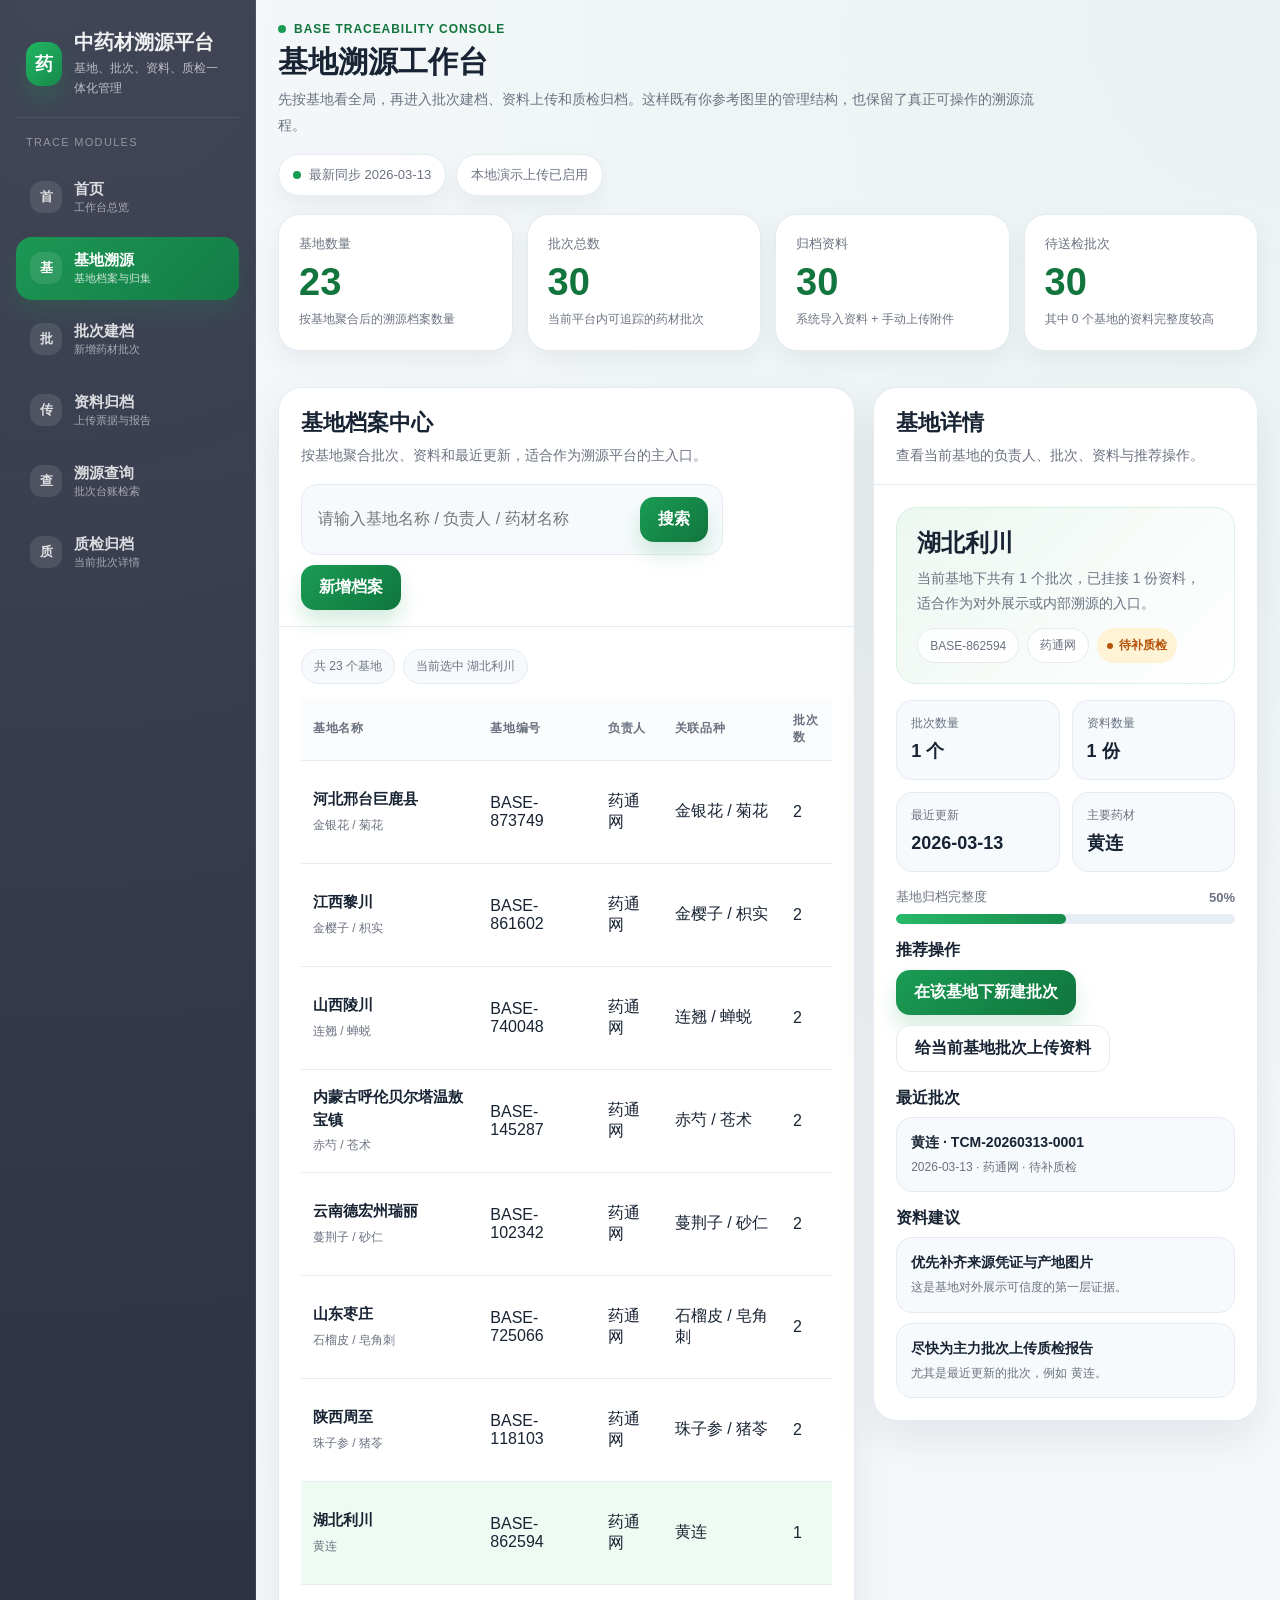
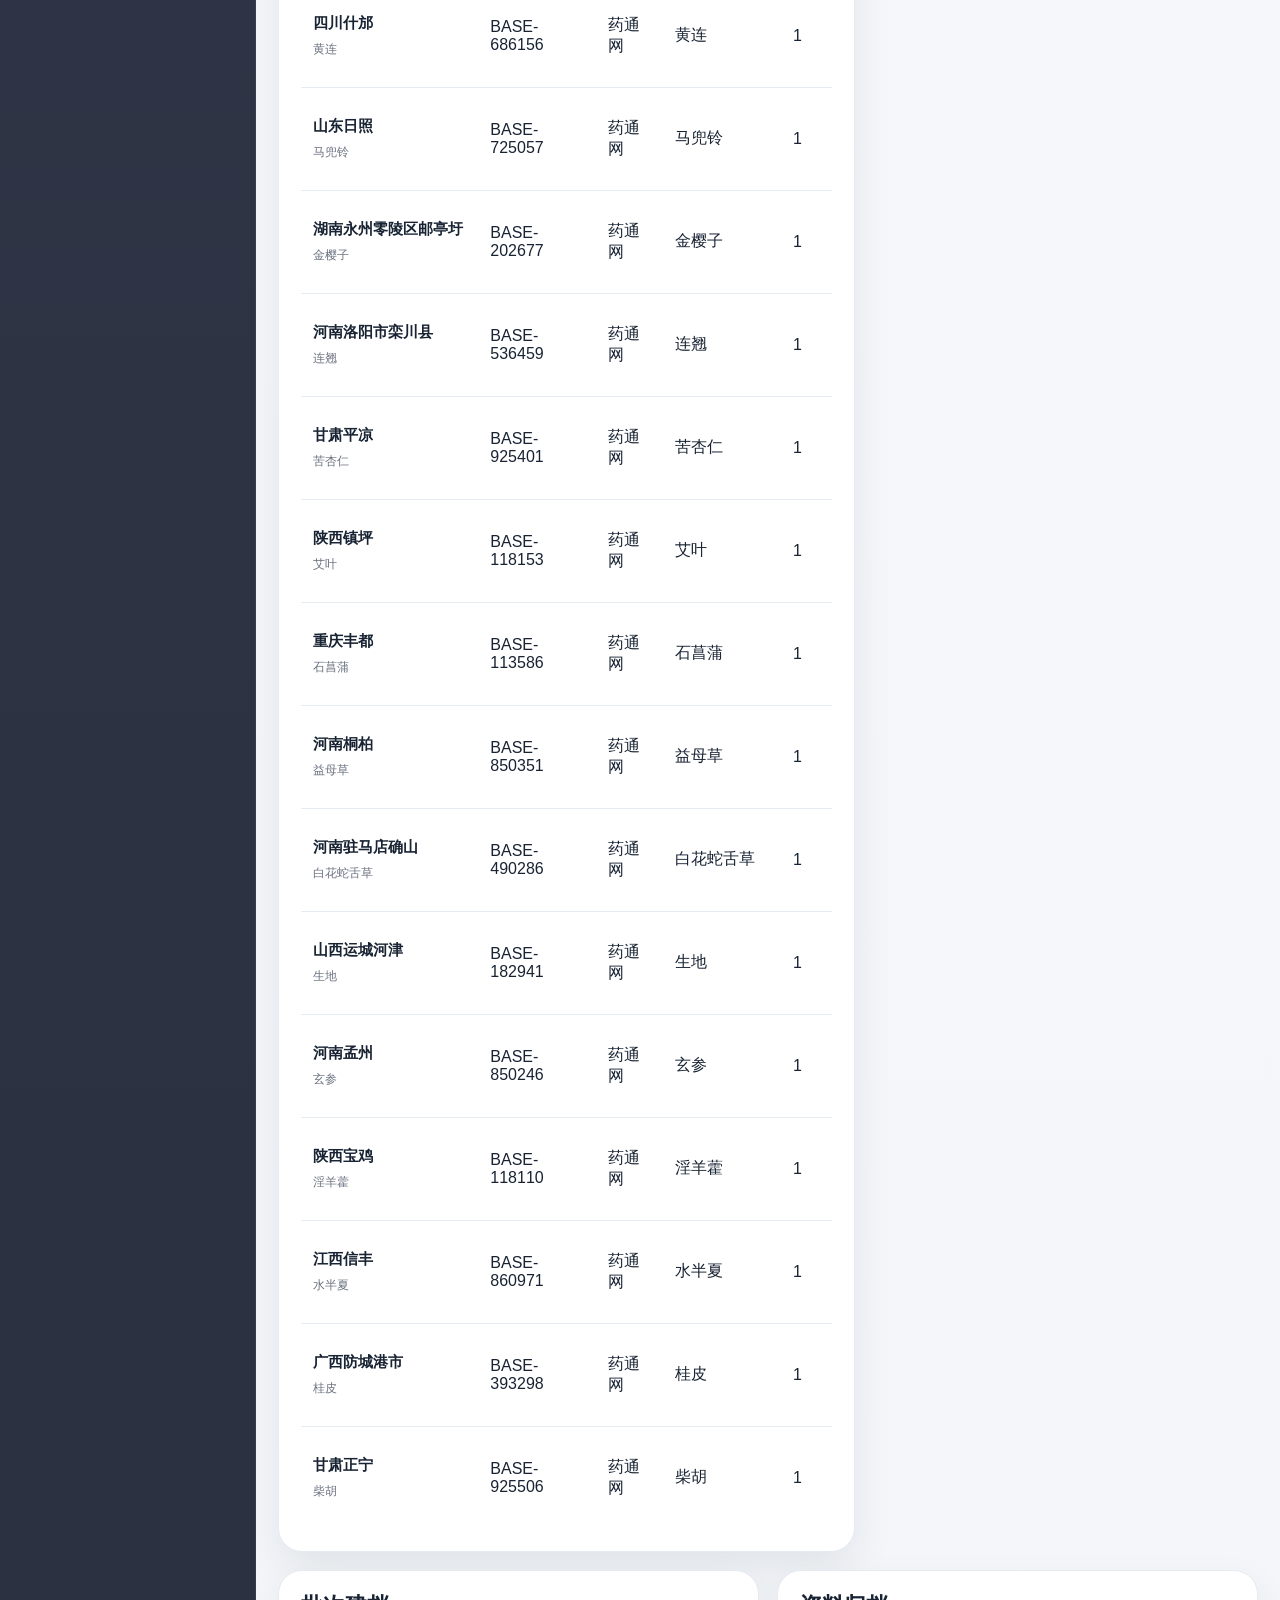
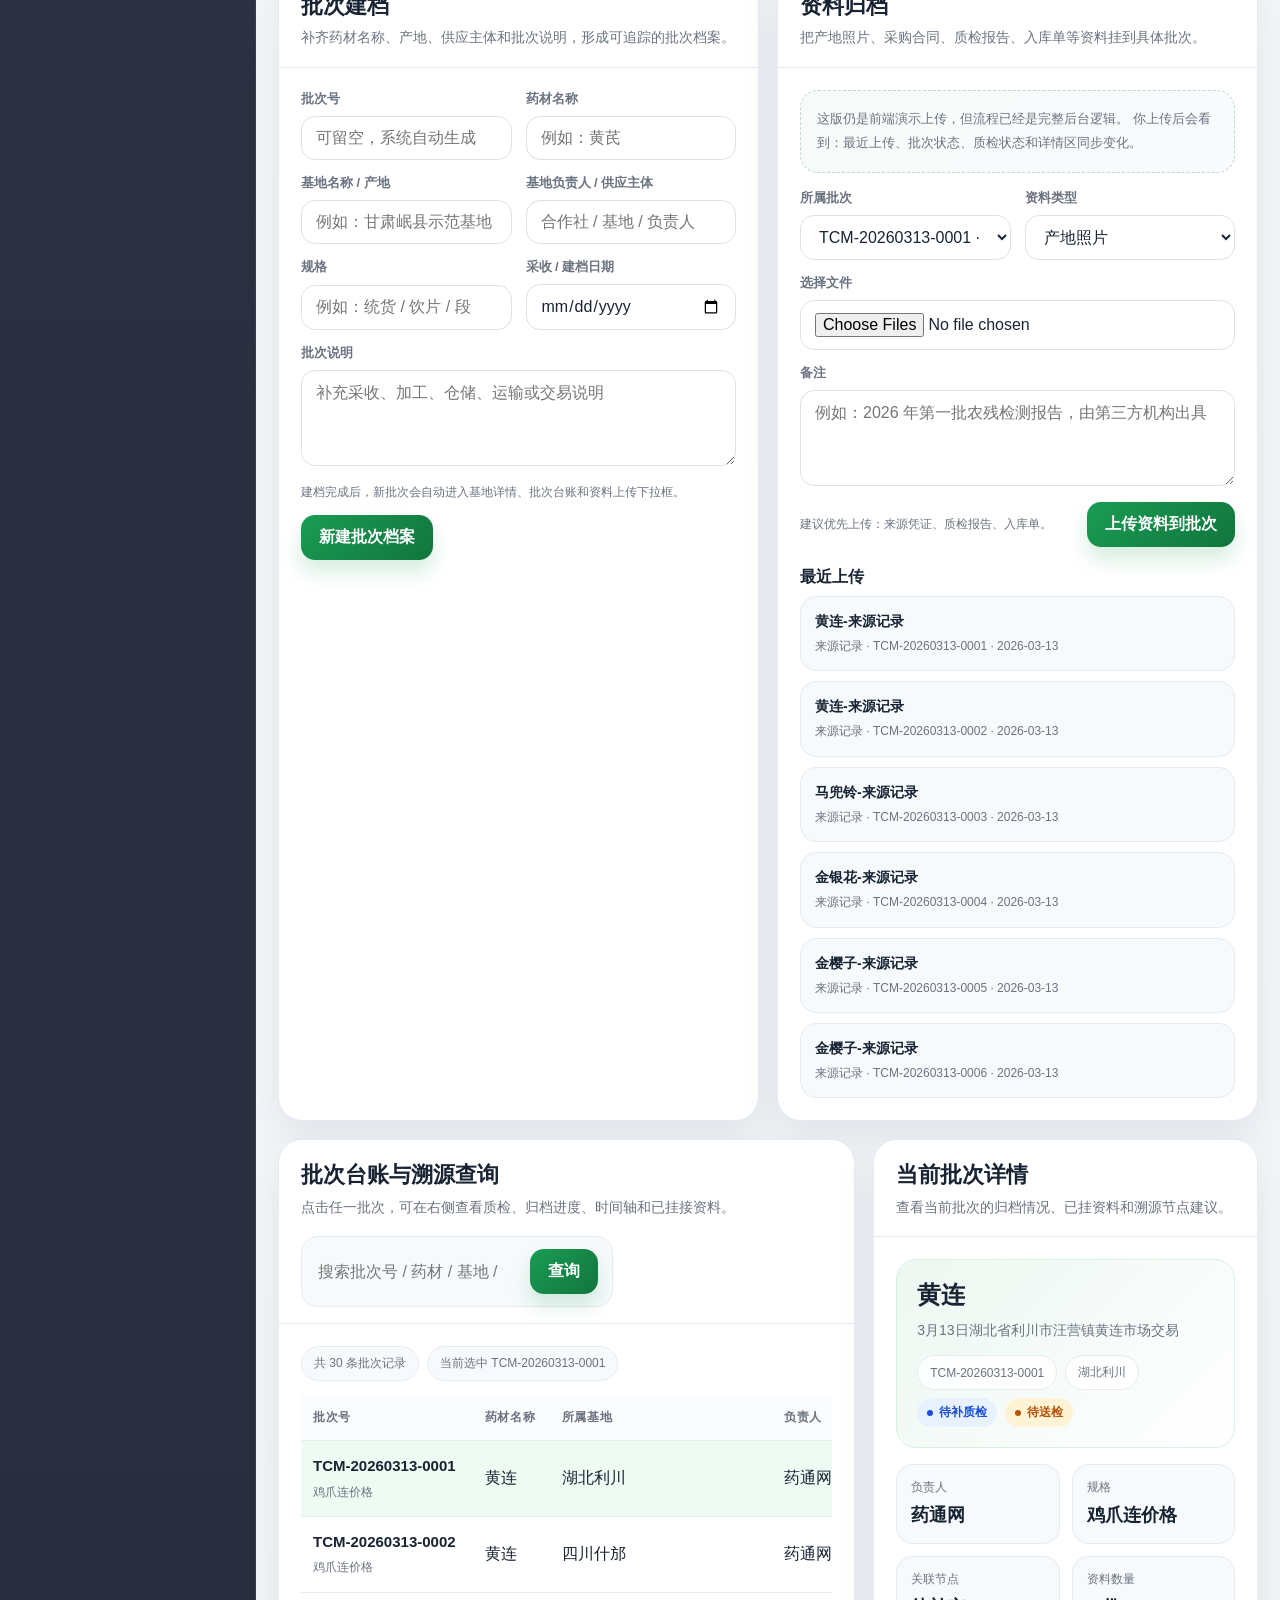
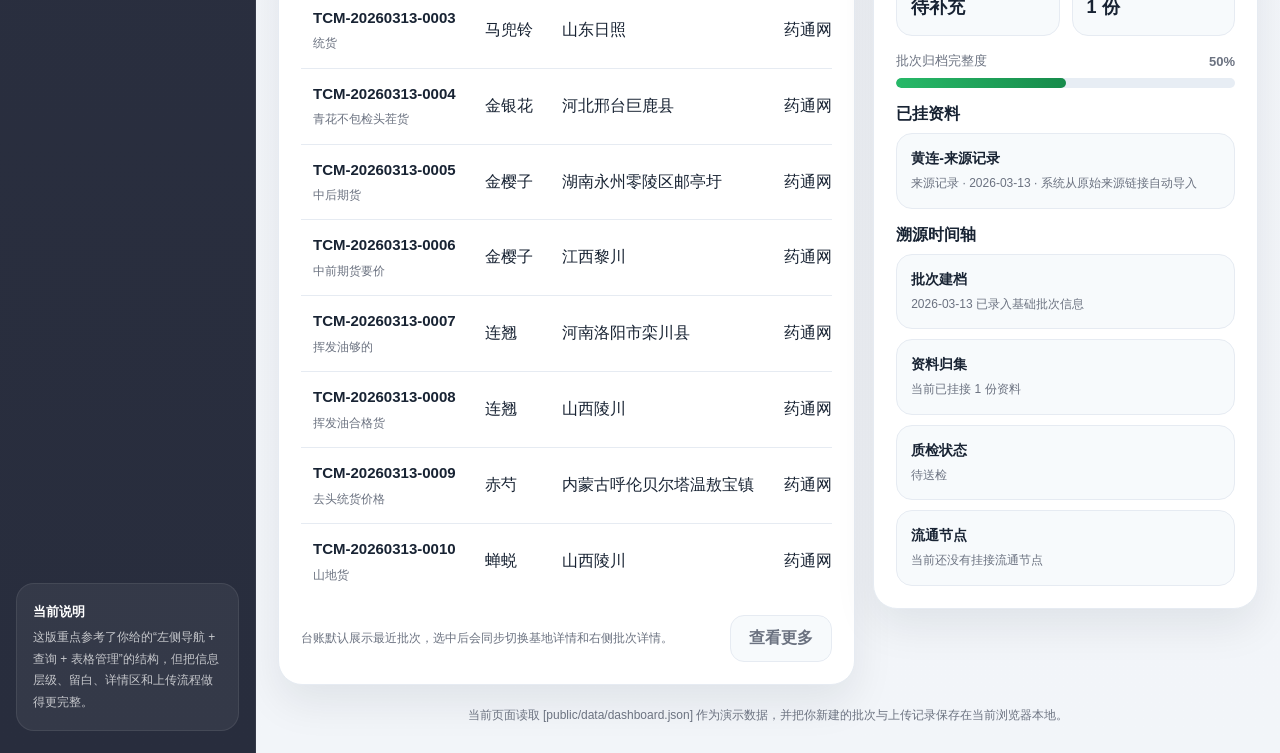
==== commit ed7d3aef: "Refine traceability console layout and base workflow" ====
--- a/public/index.html
+++ b/public/index.html
@@ -3,32 +3,35 @@
 <head>
   <meta charset="UTF-8">
   <meta name="viewport" content="width=device-width, initial-scale=1.0">
-  <meta name="theme-color" content="#16a34a">
-  <link rel="icon" href="data:image/svg+xml,%3Csvg xmlns='http://www.w3.org/2000/svg' viewBox='0 0 64 64'%3E%3Crect width='64' height='64' rx='16' fill='%2316a34a'/%3E%3Ctext x='32' y='42' font-size='34' text-anchor='middle' fill='white' font-family='Arial'%3E%E8%8D%AF%3C/text%3E%3C/svg%3E">
+  <meta name="theme-color" content="#1a9c54">
+  <link rel="icon" href="data:image/svg+xml,%3Csvg xmlns='http://www.w3.org/2000/svg' viewBox='0 0 64 64'%3E%3Crect width='64' height='64' rx='16' fill='%231a9c54'/%3E%3Ctext x='32' y='42' font-size='34' text-anchor='middle' fill='white' font-family='Arial'%3E%E8%8D%AF%3C/text%3E%3C/svg%3E">
   <title>中药材溯源平台</title>
   <style>
     :root {
-      --bg: #f3f5f7;
+      --bg: #f3f6f9;
+      --bg-soft: #eef2f7;
       --panel: #ffffff;
-      --panel-soft: #f8fafb;
-      --sidebar: #2f3542;
-      --sidebar-soft: #3b4252;
-      --text: #18212f;
+      --panel-soft: #f7fafc;
+      --sidebar: #313648;
+      --sidebar-deep: #282d3d;
+      --line: #e6ebf2;
+      --text: #182333;
       --muted: #6b7280;
-      --line: #e5e7eb;
-      --accent: #16a34a;
-      --accent-soft: #dcfce7;
-      --accent-deep: #15803d;
+      --accent: #1a9c54;
+      --accent-deep: #11753d;
+      --accent-soft: #e7f8ee;
+      --info: #3b82f6;
+      --info-soft: #e8f1ff;
       --warn: #f59e0b;
-      --warn-soft: #fef3c7;
+      --warn-soft: #fff3d6;
       --danger: #ef4444;
-      --danger-soft: #fee2e2;
-      --info: #0ea5e9;
-      --info-soft: #e0f2fe;
+      --danger-soft: #fee8e8;
       --radius-xl: 24px;
       --radius-lg: 18px;
       --radius-md: 14px;
-      --shadow: 0 18px 40px rgba(15, 23, 42, 0.08);
+      --radius-sm: 10px;
+      --shadow: 0 18px 42px rgba(15, 23, 42, 0.08);
+      --shadow-soft: 0 10px 24px rgba(15, 23, 42, 0.05);
       --font-body: "PingFang SC", "Hiragino Sans GB", "Microsoft YaHei", sans-serif;
     }
 
@@ -43,7 +46,9 @@
     body {
       margin: 0;
       min-height: 100vh;
-      background: var(--bg);
+      background:
+        radial-gradient(circle at top right, rgba(26, 156, 84, 0.06), transparent 22%),
+        linear-gradient(180deg, #f6f8fb 0%, #f2f5f9 100%);
       color: var(--text);
       font-family: var(--font-body);
     }
@@ -63,44 +68,48 @@
     .app-shell {
       min-height: 100vh;
       display: grid;
-      grid-template-columns: 240px minmax(0, 1fr);
+      grid-template-columns: 256px minmax(0, 1fr);
     }
 
     .sidebar {
-      background: linear-gradient(180deg, var(--sidebar) 0%, #343b49 100%);
+      position: sticky;
+      top: 0;
+      min-height: 100vh;
+      padding: 22px 16px;
+      background:
+        radial-gradient(circle at 20% 0%, rgba(255, 255, 255, 0.08), transparent 26%),
+        linear-gradient(180deg, var(--sidebar) 0%, var(--sidebar-deep) 100%);
       color: rgba(255, 255, 255, 0.92);
-      padding: 24px 16px;
       display: flex;
       flex-direction: column;
       gap: 18px;
-      position: sticky;
-      top: 0;
-      min-height: 100vh;
+      border-right: 1px solid rgba(255, 255, 255, 0.06);
     }
 
     .brand {
       display: flex;
       align-items: center;
       gap: 12px;
-      padding: 6px 8px 14px;
+      padding: 8px 10px 18px;
       border-bottom: 1px solid rgba(255, 255, 255, 0.08);
     }
 
     .brand-mark {
-      width: 42px;
-      height: 42px;
+      width: 44px;
+      height: 44px;
       border-radius: 14px;
       display: grid;
       place-items: center;
-      background: linear-gradient(135deg, #22c55e, #15803d);
+      background: linear-gradient(135deg, #21b764, #16894a);
+      color: #fff;
       font-size: 18px;
       font-weight: 700;
-      box-shadow: 0 12px 20px rgba(22, 163, 74, 0.2);
+      box-shadow: 0 14px 22px rgba(26, 156, 84, 0.24);
     }
 
     .brand h1 {
       margin: 0;
-      font-size: 19px;
+      font-size: 20px;
       line-height: 1.2;
       font-weight: 700;
     }
@@ -108,7 +117,16 @@
     .brand p {
       margin: 4px 0 0;
       font-size: 12px;
-      color: rgba(255, 255, 255, 0.68);
+      color: rgba(255, 255, 255, 0.66);
+      line-height: 1.7;
+    }
+
+    .nav-caption {
+      padding: 0 10px;
+      color: rgba(255, 255, 255, 0.44);
+      font-size: 11px;
+      letter-spacing: 0.12em;
+      text-transform: uppercase;
     }
 
     .nav-group {
@@ -119,97 +137,231 @@
     .nav-item {
       display: flex;
       align-items: center;
-      gap: 10px;
-      padding: 12px 14px;
-      border-radius: 14px;
-      color: rgba(255, 255, 255, 0.85);
-      transition: background 0.2s ease, transform 0.2s ease;
+      gap: 12px;
+      padding: 14px 14px;
+      border-radius: 16px;
+      color: rgba(255, 255, 255, 0.82);
+      transition: transform 0.2s ease, background 0.2s ease, box-shadow 0.2s ease;
     }
 
     .nav-item:hover {
+      transform: translateX(2px);
       background: rgba(255, 255, 255, 0.08);
-      transform: translateX(2px);
+    }
+
+    .nav-item.is-active {
+      background: linear-gradient(135deg, rgba(26, 156, 84, 0.95), rgba(18, 127, 69, 0.95));
+      box-shadow: 0 12px 20px rgba(26, 156, 84, 0.18);
+      color: #fff;
     }
 
     .nav-icon {
-      width: 28px;
-      height: 28px;
-      border-radius: 10px;
+      width: 32px;
+      height: 32px;
+      border-radius: 12px;
       display: grid;
       place-items: center;
-      background: rgba(255, 255, 255, 0.08);
+      background: rgba(255, 255, 255, 0.1);
       font-size: 13px;
       font-weight: 700;
-    }
-
-    .sidebar-note {
+      flex: 0 0 32px;
+    }
+
+    .nav-text {
+      display: grid;
+      gap: 2px;
+    }
+
+    .nav-text strong {
+      font-size: 15px;
+      line-height: 1.2;
+    }
+
+    .nav-text span {
+      font-size: 11px;
+      color: rgba(255, 255, 255, 0.56);
+    }
+
+    .nav-item.is-active .nav-text span {
+      color: rgba(255, 255, 255, 0.78);
+    }
+
+    .sidebar-card {
       margin-top: auto;
-      padding: 14px;
-      border-radius: 16px;
+      padding: 16px;
+      border-radius: 18px;
       background: rgba(255, 255, 255, 0.06);
+      border: 1px solid rgba(255, 255, 255, 0.08);
       color: rgba(255, 255, 255, 0.72);
       font-size: 12px;
       line-height: 1.8;
     }
 
+    .sidebar-card strong {
+      display: block;
+      margin-bottom: 4px;
+      color: #fff;
+      font-size: 13px;
+    }
+
     .main {
-      padding: 20px;
+      padding: 22px;
     }
 
     .topbar {
       display: flex;
       justify-content: space-between;
       gap: 16px;
-      align-items: center;
+      align-items: flex-start;
       margin-bottom: 18px;
       flex-wrap: wrap;
     }
 
-    .page-title h2 {
+    .headline {
+      display: grid;
+      gap: 8px;
+    }
+
+    .headline-kicker {
+      display: inline-flex;
+      align-items: center;
+      gap: 8px;
+      color: var(--accent-deep);
+      font-size: 12px;
+      font-weight: 700;
+      letter-spacing: 0.08em;
+      text-transform: uppercase;
+    }
+
+    .headline-kicker::before {
+      content: "";
+      width: 8px;
+      height: 8px;
+      border-radius: 50%;
+      background: var(--accent);
+    }
+
+    .headline h2 {
       margin: 0;
-      font-size: 28px;
-      line-height: 1.2;
-    }
-
-    .page-title p {
-      margin: 6px 0 0;
+      font-size: 30px;
+      line-height: 1.18;
+      font-weight: 700;
+    }
+
+    .headline p {
+      margin: 0;
       color: var(--muted);
       font-size: 14px;
-      line-height: 1.7;
-    }
-
-    .topbar-actions {
+      line-height: 1.8;
+      max-width: 760px;
+    }
+
+    .topbar-side {
       display: flex;
       flex-wrap: wrap;
       gap: 10px;
       align-items: center;
-    }
-
-    .chip {
+      justify-content: flex-end;
+    }
+
+    .top-chip {
       display: inline-flex;
       align-items: center;
       gap: 8px;
-      padding: 10px 14px;
+      padding: 11px 14px;
       border-radius: 999px;
       background: var(--panel);
       border: 1px solid var(--line);
+      box-shadow: var(--shadow-soft);
       color: var(--muted);
       font-size: 13px;
-      box-shadow: var(--shadow);
-    }
-
-    .chip-dot {
+      white-space: nowrap;
+    }
+
+    .chip-pulse {
       width: 8px;
       height: 8px;
       border-radius: 50%;
       background: var(--accent);
-    }
-
-    .section {
+      box-shadow: 0 0 0 0 rgba(26, 156, 84, 0.34);
+      animation: pulse 2s infinite;
+    }
+
+    @keyframes pulse {
+      0% {
+        box-shadow: 0 0 0 0 rgba(26, 156, 84, 0.28);
+      }
+
+      70% {
+        box-shadow: 0 0 0 12px rgba(26, 156, 84, 0);
+      }
+
+      100% {
+        box-shadow: 0 0 0 0 rgba(26, 156, 84, 0);
+      }
+    }
+
+    .summary-grid {
+      display: grid;
+      grid-template-columns: repeat(4, minmax(0, 1fr));
+      gap: 14px;
       margin-bottom: 18px;
     }
 
-    .card {
+    .stat-card {
+      padding: 20px;
+      border-radius: 22px;
+      background: var(--panel);
+      border: 1px solid var(--line);
+      box-shadow: var(--shadow-soft);
+    }
+
+    .stat-label {
+      color: var(--muted);
+      font-size: 13px;
+    }
+
+    .stat-value {
+      margin-top: 10px;
+      font-size: 38px;
+      line-height: 1;
+      font-weight: 700;
+      color: var(--accent-deep);
+    }
+
+    .stat-note {
+      margin-top: 8px;
+      color: var(--muted);
+      font-size: 12px;
+      line-height: 1.8;
+    }
+
+    .layout-grid {
+      display: grid;
+      gap: 18px;
+    }
+
+    .board-grid {
+      display: grid;
+      grid-template-columns: minmax(0, 1.2fr) minmax(320px, 0.8fr);
+      gap: 18px;
+      align-items: start;
+    }
+
+    .workbench-grid {
+      display: grid;
+      grid-template-columns: repeat(2, minmax(0, 1fr));
+      gap: 18px;
+    }
+
+    .ledger-grid {
+      display: grid;
+      grid-template-columns: minmax(0, 1.2fr) minmax(320px, 0.8fr);
+      gap: 18px;
+      align-items: start;
+    }
+
+    .panel {
       background: var(--panel);
       border: 1px solid var(--line);
       border-radius: var(--radius-xl);
@@ -217,7 +369,7 @@
       overflow: hidden;
     }
 
-    .card-header {
+    .panel-header {
       display: flex;
       justify-content: space-between;
       gap: 16px;
@@ -227,242 +379,115 @@
       flex-wrap: wrap;
     }
 
-    .card-header h3 {
+    .panel-title {
+      display: grid;
+      gap: 6px;
+    }
+
+    .panel-title h3 {
       margin: 0;
       font-size: 22px;
       line-height: 1.2;
     }
 
-    .card-header p {
-      margin: 6px 0 0;
+    .panel-title p {
+      margin: 0;
       color: var(--muted);
       font-size: 14px;
-      line-height: 1.7;
-    }
-
-    .card-body {
+      line-height: 1.8;
+    }
+
+    .panel-body {
       padding: 22px;
     }
 
-    .stats-grid {
-      display: grid;
-      grid-template-columns: repeat(4, minmax(0, 1fr));
-      gap: 14px;
-    }
-
-    .stat-card {
-      padding: 20px;
-      border-radius: 20px;
-      background: var(--panel);
-      border: 1px solid var(--line);
-      box-shadow: var(--shadow);
-    }
-
-    .stat-label {
-      color: var(--muted);
-      font-size: 13px;
-    }
-
-    .stat-value {
-      margin-top: 10px;
-      font-size: 36px;
-      line-height: 1;
-      font-weight: 700;
-      color: var(--accent-deep);
-    }
-
-    .stat-note {
-      margin-top: 8px;
-      color: var(--muted);
-      font-size: 12px;
-      line-height: 1.7;
-    }
-
-    .workspace-grid {
-      display: grid;
-      grid-template-columns: minmax(0, 1fr) minmax(0, 1fr);
-      gap: 18px;
-    }
-
-    .content-grid {
-      display: grid;
-      grid-template-columns: minmax(0, 1.2fr) minmax(320px, 0.8fr);
-      gap: 18px;
-      align-items: start;
-    }
-
-    .form-grid {
-      display: grid;
-      grid-template-columns: repeat(2, minmax(0, 1fr));
-      gap: 14px;
-    }
-
-    .field {
-      display: grid;
-      gap: 8px;
-    }
-
-    .field.is-full {
-      grid-column: 1 / -1;
-    }
-
-    .field label {
-      color: var(--muted);
-      font-size: 13px;
-      font-weight: 600;
-    }
-
-    .field input,
-    .field select,
-    .field textarea {
-      width: 100%;
-      padding: 12px 14px;
-      border-radius: var(--radius-md);
-      border: 1px solid #d9dde3;
-      background: #fff;
-      color: var(--text);
-      outline: none;
-      transition: border-color 0.2s ease, box-shadow 0.2s ease;
-    }
-
-    .field textarea {
-      min-height: 92px;
-      resize: vertical;
-    }
-
-    .field input:focus,
-    .field select:focus,
-    .field textarea:focus {
-      border-color: rgba(22, 163, 74, 0.5);
-      box-shadow: 0 0 0 4px rgba(22, 163, 74, 0.08);
-    }
-
-    .form-actions {
+    .header-actions {
       display: flex;
-      justify-content: space-between;
-      gap: 12px;
+      gap: 10px;
       align-items: center;
       flex-wrap: wrap;
-      margin-top: 16px;
-    }
-
-    .helper {
-      color: var(--muted);
-      font-size: 12px;
-      line-height: 1.7;
-    }
-
+    }
+
+    .searchbox {
+      display: flex;
+      align-items: center;
+      gap: 10px;
+      min-width: min(440px, 100%);
+      padding: 12px 14px;
+      border-radius: 16px;
+      background: var(--panel-soft);
+      border: 1px solid var(--line);
+    }
+
+    .searchbox input {
+      flex: 1;
+      min-width: 0;
+      border: 0;
+      outline: none;
+      background: transparent;
+      color: var(--text);
+    }
+
+    .searchbox button,
     .button {
       border: 0;
       border-radius: 14px;
       padding: 12px 18px;
       cursor: pointer;
-      transition: transform 0.2s ease, box-shadow 0.2s ease;
       font-weight: 700;
-    }
-
-    .button:hover {
+      transition: transform 0.2s ease, box-shadow 0.2s ease, background 0.2s ease;
+    }
+
+    .button:hover,
+    .searchbox button:hover {
       transform: translateY(-1px);
     }
 
-    .button.primary {
-      background: linear-gradient(135deg, #16a34a, #15803d);
+    .button.primary,
+    .searchbox button {
+      background: linear-gradient(135deg, var(--accent), var(--accent-deep));
       color: #fff;
-      box-shadow: 0 12px 22px rgba(22, 163, 74, 0.18);
+      box-shadow: 0 12px 20px rgba(26, 156, 84, 0.18);
     }
 
     .button.secondary {
-      background: #f8fafc;
+      background: #fff;
+      border: 1px solid var(--line);
       color: var(--text);
+    }
+
+    .button.ghost {
+      background: var(--panel-soft);
       border: 1px solid var(--line);
-    }
-
-    .upload-box {
-      padding: 18px;
-      border-radius: 18px;
-      border: 1px dashed #b7c0cb;
-      background: var(--panel-soft);
+      color: var(--muted);
+    }
+
+    .panel-meta {
+      display: flex;
+      flex-wrap: wrap;
+      gap: 8px;
+      align-items: center;
       color: var(--muted);
       font-size: 13px;
-      line-height: 1.8;
-      text-align: center;
-      margin-bottom: 14px;
-    }
-
-    .file-list,
-    .mini-list,
-    .timeline,
-    .doc-list {
-      display: grid;
-      gap: 10px;
-    }
-
-    .file-item,
-    .mini-item,
-    .doc-item,
-    .timeline-item {
-      padding: 14px;
-      border-radius: 16px;
+    }
+
+    .meta-pill {
+      padding: 8px 12px;
+      border-radius: 999px;
       background: var(--panel-soft);
       border: 1px solid var(--line);
-    }
-
-    .mini-item strong,
-    .doc-item strong,
-    .timeline-item strong {
-      display: block;
-      font-size: 14px;
-      line-height: 1.5;
-    }
-
-    .mini-item span,
-    .doc-item span,
-    .timeline-item span {
-      display: block;
-      margin-top: 4px;
       color: var(--muted);
       font-size: 12px;
-      line-height: 1.7;
-    }
-
-    .table-toolbar {
-      display: flex;
-      justify-content: space-between;
-      gap: 12px;
-      align-items: center;
-      flex-wrap: wrap;
-      margin-bottom: 16px;
-    }
-
-    .search {
-      width: min(420px, 100%);
-    }
-
-    .search input {
-      width: 100%;
-      padding: 12px 14px;
-      border-radius: 14px;
-      border: 1px solid #d9dde3;
-      background: #fff;
-      outline: none;
-    }
-
-    .search input:focus {
-      border-color: rgba(22, 163, 74, 0.5);
-      box-shadow: 0 0 0 4px rgba(22, 163, 74, 0.08);
     }
 
     .table-wrap {
       overflow-x: auto;
-      border: 1px solid var(--line);
-      border-radius: 18px;
-      background: #fff;
     }
 
     table {
       width: 100%;
       border-collapse: collapse;
-      min-width: 860px;
+      min-width: 920px;
     }
 
     th,
@@ -471,15 +496,14 @@
       border-bottom: 1px solid var(--line);
       text-align: left;
       vertical-align: middle;
-      font-size: 14px;
     }
 
     th {
-      background: #f8fafc;
+      background: #fbfcfd;
       color: var(--muted);
       font-size: 12px;
+      letter-spacing: 0.06em;
       text-transform: uppercase;
-      letter-spacing: 0.06em;
     }
 
     tbody tr {
@@ -488,15 +512,29 @@
     }
 
     tbody tr:hover {
-      background: #f8fcf9;
+      background: #f9fcfb;
     }
 
     tbody tr.is-active {
-      background: #f0fdf4;
+      background: #eefbf3;
     }
 
     tbody tr:last-child td {
       border-bottom: 0;
+    }
+
+    .table-name {
+      font-weight: 700;
+      font-size: 15px;
+      line-height: 1.5;
+    }
+
+    .table-sub {
+      display: block;
+      margin-top: 4px;
+      color: var(--muted);
+      font-size: 12px;
+      line-height: 1.7;
     }
 
     .status {
@@ -516,8 +554,8 @@
     }
 
     .status.pending {
-      background: #f3f4f6;
-      color: #4b5563;
+      background: #eff2f6;
+      color: #5f6775;
     }
 
     .status.warn {
@@ -527,7 +565,7 @@
 
     .status.info {
       background: var(--info-soft);
-      color: #0369a1;
+      color: #1d4ed8;
     }
 
     .status.danger {
@@ -535,60 +573,119 @@
       color: #b91c1c;
     }
 
-    .detail-panel {
+    .status::before {
+      content: "";
+      width: 6px;
+      height: 6px;
+      border-radius: 50%;
+      background: currentColor;
+    }
+
+    .mini-button-group {
+      display: flex;
+      gap: 8px;
+      flex-wrap: wrap;
+    }
+
+    .mini-button {
+      padding: 7px 12px;
+      border-radius: 10px;
+      border: 1px solid transparent;
+      font-size: 12px;
+      font-weight: 700;
+      background: var(--panel-soft);
+      color: var(--muted);
+    }
+
+    .mini-button.primary {
+      background: var(--info-soft);
+      color: #2563eb;
+      border-color: #dbeafe;
+    }
+
+    .mini-button.ghost {
+      background: var(--panel-soft);
+      color: var(--text);
+      border-color: var(--line);
+    }
+
+    .mini-button.danger {
+      background: var(--danger-soft);
+      color: #dc2626;
+      border-color: #fecaca;
+    }
+
+    .detail-panel,
+    .base-detail-panel {
       position: sticky;
       top: 20px;
     }
 
     .detail-hero {
       padding: 20px;
-      border-radius: 18px;
-      background: linear-gradient(135deg, #f0fdf4, #ffffff);
-      border: 1px solid #d1fae5;
+      border-radius: 20px;
+      background:
+        linear-gradient(135deg, rgba(26, 156, 84, 0.08), rgba(255, 255, 255, 1)),
+        #fff;
+      border: 1px solid #d8f2e2;
       margin-bottom: 16px;
     }
 
     .detail-hero h4 {
       margin: 0;
       font-size: 24px;
-      line-height: 1.2;
-    }
-
-    .detail-meta {
+      line-height: 1.25;
+    }
+
+    .detail-hero p {
+      margin: 8px 0 0;
+      color: var(--muted);
+      font-size: 14px;
+      line-height: 1.8;
+    }
+
+    .detail-badges {
       display: flex;
       flex-wrap: wrap;
       gap: 8px;
-      margin-top: 10px;
-    }
-
-    .detail-meta .chip {
-      box-shadow: none;
-      background: rgba(255, 255, 255, 0.84);
-    }
-
-    .detail-grid {
+      margin-top: 12px;
+    }
+
+    .badge {
+      display: inline-flex;
+      align-items: center;
+      gap: 8px;
+      padding: 8px 12px;
+      border-radius: 999px;
+      background: rgba(255, 255, 255, 0.88);
+      border: 1px solid var(--line);
+      color: var(--muted);
+      font-size: 12px;
+    }
+
+    .metric-grid {
       display: grid;
       grid-template-columns: repeat(2, minmax(0, 1fr));
       gap: 12px;
       margin-bottom: 16px;
     }
 
-    .detail-box {
+    .metric-box {
       padding: 14px;
       border-radius: 16px;
       background: var(--panel-soft);
       border: 1px solid var(--line);
     }
 
-    .detail-box .label {
+    .metric-box .label {
       color: var(--muted);
       font-size: 12px;
     }
 
-    .detail-box .value {
+    .metric-box .value {
       margin-top: 6px;
-      font-size: 15px;
-      line-height: 1.6;
+      font-size: 18px;
+      line-height: 1.5;
       font-weight: 700;
     }
 
@@ -596,66 +693,215 @@
       margin-bottom: 16px;
     }
 
-    .progress-top {
+    .progress-head {
       display: flex;
       justify-content: space-between;
       gap: 12px;
       align-items: center;
+      color: var(--muted);
       font-size: 13px;
-      color: var(--muted);
     }
 
     .progress-bar {
       height: 10px;
       margin-top: 8px;
       border-radius: 999px;
-      background: #e5e7eb;
+      background: #e7edf4;
       overflow: hidden;
     }
 
     .progress-fill {
       height: 100%;
-      background: linear-gradient(90deg, #22c55e, #16a34a);
       border-radius: 999px;
-    }
-
-    .sub-title {
-      margin: 0 0 12px;
+      background: linear-gradient(90deg, #27b968, #178b4b);
+    }
+
+    .subsection {
+      margin-bottom: 16px;
+    }
+
+    .subsection:last-child {
+      margin-bottom: 0;
+    }
+
+    .subsection h5 {
+      margin: 0 0 10px;
       font-size: 16px;
       line-height: 1.2;
+    }
+
+    .list-grid {
+      display: grid;
+      gap: 10px;
+    }
+
+    .list-item {
+      padding: 14px;
+      border-radius: 16px;
+      background: var(--panel-soft);
+      border: 1px solid var(--line);
+    }
+
+    .list-item strong {
+      display: block;
+      font-size: 14px;
+      line-height: 1.5;
+    }
+
+    .list-item span {
+      display: block;
+      margin-top: 4px;
+      color: var(--muted);
+      font-size: 12px;
+      line-height: 1.7;
+    }
+
+    .action-row {
+      display: flex;
+      gap: 10px;
+      flex-wrap: wrap;
+    }
+
+    .form-grid {
+      display: grid;
+      grid-template-columns: repeat(2, minmax(0, 1fr));
+      gap: 14px;
+    }
+
+    .field {
+      display: grid;
+      gap: 8px;
+    }
+
+    .field.is-full {
+      grid-column: 1 / -1;
+    }
+
+    .field label {
+      color: var(--muted);
+      font-size: 13px;
+      font-weight: 600;
+    }
+
+    .field input,
+    .field select,
+    .field textarea {
+      width: 100%;
+      padding: 12px 14px;
+      border-radius: 14px;
+      border: 1px solid #dbe1ea;
+      background: #fff;
+      color: var(--text);
+      outline: none;
+      transition: border-color 0.2s ease, box-shadow 0.2s ease;
+    }
+
+    .field textarea {
+      min-height: 96px;
+      resize: vertical;
+    }
+
+    .field input:focus,
+    .field select:focus,
+    .field textarea:focus {
+      border-color: rgba(26, 156, 84, 0.42);
+      box-shadow: 0 0 0 4px rgba(26, 156, 84, 0.08);
+    }
+
+    .helper {
+      color: var(--muted);
+      font-size: 12px;
+      line-height: 1.8;
+    }
+
+    .form-footer {
+      display: flex;
+      justify-content: space-between;
+      gap: 12px;
+      align-items: center;
+      flex-wrap: wrap;
+      margin-top: 16px;
+    }
+
+    .upload-hint {
+      padding: 16px;
+      border-radius: 18px;
+      background: linear-gradient(135deg, rgba(26, 156, 84, 0.04), rgba(59, 130, 246, 0.03));
+      border: 1px dashed #bfdcca;
+      color: var(--muted);
+      font-size: 13px;
+      line-height: 1.9;
+      margin-bottom: 16px;
+    }
+
+    .file-preview {
+      display: grid;
+      gap: 8px;
+      margin: 12px 0 0;
+    }
+
+    .file-preview:empty {
+      display: none;
+    }
+
+    .file-preview-item {
+      padding: 10px 12px;
+      border-radius: 14px;
+      background: var(--panel-soft);
+      border: 1px solid var(--line);
+      color: var(--muted);
+      font-size: 12px;
+    }
+
+    .table-footer {
+      display: flex;
+      justify-content: space-between;
+      gap: 12px;
+      align-items: center;
+      flex-wrap: wrap;
+      margin-top: 16px;
     }
 
     .empty {
       padding: 18px;
       border-radius: 16px;
+      border: 1px dashed #cfd7e3;
       background: var(--panel-soft);
-      border: 1px dashed #cbd5e1;
       color: var(--muted);
+      font-size: 13px;
+      line-height: 1.9;
       text-align: center;
-      font-size: 13px;
-      line-height: 1.8;
     }
 
     .footer {
-      margin-top: 18px;
       color: var(--muted);
       font-size: 12px;
       line-height: 1.8;
       text-align: center;
-    }
-
-    @media (max-width: 1160px) {
-      .stats-grid {
+      padding: 2px 0 4px;
+    }
+
+    @media (max-width: 1240px) {
+      .summary-grid {
         grid-template-columns: repeat(2, minmax(0, 1fr));
       }
 
-      .content-grid,
-      .workspace-grid {
+      .board-grid,
+      .ledger-grid {
         grid-template-columns: 1fr;
       }
 
+      .base-detail-panel,
       .detail-panel {
         position: static;
+      }
+    }
+
+    @media (max-width: 960px) {
+      .workbench-grid,
+      .form-grid,
+      .metric-grid {
+        grid-template-columns: 1fr;
       }
     }
 
@@ -665,27 +911,75 @@
       }
 
       .sidebar {
+        position: static;
         min-height: auto;
-        position: static;
       }
 
       .nav-group {
         grid-template-columns: repeat(2, minmax(0, 1fr));
       }
 
-      .form-grid,
-      .detail-grid,
-      .stats-grid {
-        grid-template-columns: 1fr;
-      }
-
       .main {
         padding: 14px;
       }
 
-      .card-header,
-      .card-body {
+      .panel-header,
+      .panel-body {
         padding: 18px;
+      }
+
+      .summary-grid {
+        grid-template-columns: 1fr;
+      }
+
+      .table-wrap table {
+        min-width: 0;
+      }
+
+      .table-wrap thead {
+        display: none;
+      }
+
+      .table-wrap tbody,
+      .table-wrap tr,
+      .table-wrap td {
+        display: block;
+        width: 100%;
+      }
+
+      .table-wrap tbody tr {
+        margin-bottom: 12px;
+        padding: 14px 14px 6px;
+        border-radius: 16px;
+        border: 1px solid var(--line);
+        background: #fff;
+      }
+
+      .table-wrap td {
+        display: flex;
+        justify-content: space-between;
+        gap: 12px;
+        padding: 8px 0;
+        border-bottom: 1px dashed var(--line);
+        text-align: right;
+      }
+
+      .table-wrap td:last-child {
+        border-bottom: 0;
+      }
+
+      .table-wrap td::before {
+        content: attr(data-label);
+        color: var(--muted);
+        font-size: 12px;
+        font-weight: 600;
+        text-align: left;
+        flex: 0 0 84px;
+      }
+
+      .table-name,
+      .table-sub {
+        text-align: right;
       }
     }
 
@@ -694,8 +988,11 @@
         scroll-behavior: auto;
       }
 
-      * {
+      *,
+      *::before,
+      *::after {
         transition: none !important;
+        animation: none !important;
       }
     }
   </style>
@@ -707,219 +1004,295 @@
         <div class="brand-mark">药</div>
         <div>
           <h1>中药材溯源平台</h1>
-          <p>建档、上传、归档、查询</p>
+          <p>基地、批次、资料、质检一体化管理</p>
         </div>
       </div>
 
-      <nav class="nav-group" aria-label="侧边导航">
+      <div class="nav-caption">Trace Modules</div>
+      <nav class="nav-group" aria-label="平台导航">
         <a class="nav-item" href="#overview">
-          <span class="nav-icon">总</span>
-          <span>工作台概览</span>
+          <span class="nav-icon">首</span>
+          <span class="nav-text">
+            <strong>首页</strong>
+            <span>工作台总览</span>
+          </span>
+        </a>
+        <a class="nav-item is-active" href="#baseCenter">
+          <span class="nav-icon">基</span>
+          <span class="nav-text">
+            <strong>基地溯源</strong>
+            <span>基地档案与归集</span>
+          </span>
         </a>
         <a class="nav-item" href="#batchCreate">
-          <span class="nav-icon">档</span>
-          <span>批次建档</span>
+          <span class="nav-icon">批</span>
+          <span class="nav-text">
+            <strong>批次建档</strong>
+            <span>新增药材批次</span>
+          </span>
         </a>
         <a class="nav-item" href="#uploadDocs">
           <span class="nav-icon">传</span>
-          <span>资料上传</span>
+          <span class="nav-text">
+            <strong>资料归档</strong>
+            <span>上传票据与报告</span>
+          </span>
         </a>
-        <a class="nav-item" href="#traceQuery">
+        <a class="nav-item" href="#traceLedger">
           <span class="nav-icon">查</span>
-          <span>溯源查询</span>
+          <span class="nav-text">
+            <strong>溯源查询</strong>
+            <span>批次台账检索</span>
+          </span>
         </a>
-        <a class="nav-item" href="#detailSection">
+        <a class="nav-item" href="#batchDetailSection">
           <span class="nav-icon">质</span>
-          <span>质检归档</span>
+          <span class="nav-text">
+            <strong>质检归档</strong>
+            <span>当前批次详情</span>
+          </span>
         </a>
       </nav>
 
-      <div class="sidebar-note">
-        当前是前端演示版，已经支持批次建档和资料上传交互。
-        如果要把文件真正保存到服务器，还需要继续接后端和对象存储。
+      <div class="sidebar-card">
+        <strong>当前说明</strong>
+        这版重点参考了你给的“左侧导航 + 查询 + 表格管理”的结构，但把信息层级、留白、详情区和上传流程做得更完整。
       </div>
     </aside>
 
     <main class="main">
       <header class="topbar">
-        <div class="page-title">
-          <h2>溯源管理后台</h2>
-          <p>参考溯源平台后台结构，改成更简洁的实际操作界面，重点放在建档、上传、归档和查询。</p>
+        <div class="headline">
+          <div class="headline-kicker">Base Traceability Console</div>
+          <h2>基地溯源工作台</h2>
+          <p>先按基地看全局，再进入批次建档、资料上传和质检归档。这样既有你参考图里的管理结构，也保留了真正可操作的溯源流程。</p>
         </div>
-        <div class="topbar-actions">
-          <div class="chip">
-            <span class="chip-dot"></span>
-            <span id="syncChip">数据同步中</span>
+        <div class="topbar-side">
+          <div class="top-chip">
+            <span class="chip-pulse"></span>
+            <span id="syncChip">正在同步数据</span>
           </div>
-          <div class="chip" id="storageChip">本地演示上传已启用</div>
+          <div class="top-chip" id="storageChip">本地演示上传已启用</div>
         </div>
       </header>
 
-      <section class="section" id="overview">
-        <div class="stats-grid" id="statsGrid"></div>
-      </section>
-
-      <section class="section workspace-grid">
-        <article class="card" id="batchCreate">
-          <div class="card-header">
-            <div>
-              <h3>批次建档</h3>
-              <p>先把药材批次、产地、供应方和采收信息录入，再继续上传凭证与质检材料。</p>
+      <div class="layout-grid">
+        <section class="summary-grid" id="overview"></section>
+
+        <section class="board-grid" id="baseCenter">
+          <article class="panel">
+            <div class="panel-header">
+              <div class="panel-title">
+                <h3>基地档案中心</h3>
+                <p>按基地聚合批次、资料和最近更新，适合作为溯源平台的主入口。</p>
+              </div>
+              <div class="header-actions">
+                <label class="searchbox">
+                  <input id="baseSearch" type="search" placeholder="请输入基地名称 / 负责人 / 药材名称">
+                  <button type="button">搜索</button>
+                </label>
+                <button class="button primary" id="jumpCreateButton" type="button">新增档案</button>
+              </div>
             </div>
-          </div>
-          <div class="card-body">
-            <form id="batchForm">
-              <div class="form-grid">
-                <div class="field">
-                  <label for="batchCode">批次号</label>
-                  <input id="batchCode" name="batchCode" type="text" placeholder="可留空，系统自动生成">
+            <div class="panel-body">
+              <div class="panel-meta" id="baseSummary"></div>
+              <div class="table-wrap" style="margin-top: 14px;">
+                <table>
+                  <thead>
+                    <tr>
+                      <th>基地名称</th>
+                      <th>基地编号</th>
+                      <th>负责人</th>
+                      <th>关联品种</th>
+                      <th>批次数</th>
+                      <th>资料数</th>
+                      <th>最近更新</th>
+                      <th>状态</th>
+                      <th>操作</th>
+                    </tr>
+                  </thead>
+                  <tbody id="baseTableBody"></tbody>
+                </table>
+              </div>
+            </div>
+          </article>
+
+          <aside class="panel base-detail-panel">
+            <div class="panel-header">
+              <div class="panel-title">
+                <h3>基地详情</h3>
+                <p>查看当前基地的负责人、批次、资料与推荐操作。</p>
+              </div>
+            </div>
+            <div class="panel-body" id="baseDetailPanel"></div>
+          </aside>
+        </section>
+
+        <section class="workbench-grid">
+          <article class="panel" id="batchCreate">
+            <div class="panel-header">
+              <div class="panel-title">
+                <h3>批次建档</h3>
+                <p>补齐药材名称、产地、供应主体和批次说明，形成可追踪的批次档案。</p>
+              </div>
+            </div>
+            <div class="panel-body">
+              <form id="batchForm">
+                <div class="form-grid">
+                  <div class="field">
+                    <label for="batchCode">批次号</label>
+                    <input id="batchCode" name="batchCode" type="text" placeholder="可留空，系统自动生成">
+                  </div>
+                  <div class="field">
+                    <label for="batchHerb">药材名称</label>
+                    <input id="batchHerb" name="batchHerb" type="text" placeholder="例如：黄芪" required>
+                  </div>
+                  <div class="field">
+                    <label for="batchOrigin">基地名称 / 产地</label>
+                    <input id="batchOrigin" name="batchOrigin" type="text" placeholder="例如：甘肃岷县示范基地" required>
+                  </div>
+                  <div class="field">
+                    <label for="batchSupplier">基地负责人 / 供应主体</label>
+                    <input id="batchSupplier" name="batchSupplier" type="text" placeholder="合作社 / 基地 / 负责人">
+                  </div>
+                  <div class="field">
+                    <label for="batchSpec">规格</label>
+                    <input id="batchSpec" name="batchSpec" type="text" placeholder="例如：统货 / 饮片 / 段">
+                  </div>
+                  <div class="field">
+                    <label for="batchDate">采收 / 建档日期</label>
+                    <input id="batchDate" name="batchDate" type="date">
+                  </div>
+                  <div class="field is-full">
+                    <label for="batchNote">批次说明</label>
+                    <textarea id="batchNote" name="batchNote" placeholder="补充采收、加工、仓储、运输或交易说明"></textarea>
+                  </div>
                 </div>
-                <div class="field">
-                  <label for="batchHerb">药材名称</label>
-                  <input id="batchHerb" name="batchHerb" type="text" placeholder="例如：黄芪" required>
+                <div class="form-footer">
+                  <div class="helper">建档完成后，新批次会自动进入基地详情、批次台账和资料上传下拉框。</div>
+                  <button class="button primary" type="submit">新建批次档案</button>
                 </div>
-                <div class="field">
-                  <label for="batchOrigin">产地/基地</label>
-                  <input id="batchOrigin" name="batchOrigin" type="text" placeholder="例如：甘肃岷县" required>
+              </form>
+            </div>
+          </article>
+
+          <article class="panel" id="uploadDocs">
+            <div class="panel-header">
+              <div class="panel-title">
+                <h3>资料归档</h3>
+                <p>把产地照片、采购合同、质检报告、入库单等资料挂到具体批次。</p>
+              </div>
+            </div>
+            <div class="panel-body">
+              <div class="upload-hint">
+                这版仍是前端演示上传，但流程已经是完整后台逻辑。
+                你上传后会看到：最近上传、批次状态、质检状态和详情区同步变化。
+              </div>
+
+              <form id="documentForm">
+                <div class="form-grid">
+                  <div class="field">
+                    <label for="documentBatchId">所属批次</label>
+                    <select id="documentBatchId" name="documentBatchId" required></select>
+                  </div>
+                  <div class="field">
+                    <label for="documentType">资料类型</label>
+                    <select id="documentType" name="documentType" required>
+                      <option value="产地照片">产地照片</option>
+                      <option value="采购合同">采购合同</option>
+                      <option value="质检报告">质检报告</option>
+                      <option value="入库单">入库单</option>
+                      <option value="加工记录">加工记录</option>
+                      <option value="流通单据">流通单据</option>
+                      <option value="其他附件">其他附件</option>
+                    </select>
+                  </div>
+                  <div class="field is-full">
+                    <label for="documentFiles">选择文件</label>
+                    <input id="documentFiles" name="documentFiles" type="file" multiple required>
+                    <div class="file-preview" id="filePreview"></div>
+                  </div>
+                  <div class="field is-full">
+                    <label for="documentNote">备注</label>
+                    <textarea id="documentNote" name="documentNote" placeholder="例如：2026 年第一批农残检测报告，由第三方机构出具"></textarea>
+                  </div>
                 </div>
-                <div class="field">
-                  <label for="batchSupplier">供应主体</label>
-                  <input id="batchSupplier" name="batchSupplier" type="text" placeholder="合作社 / 基地 / 供应商">
+                <div class="form-footer">
+                  <div class="helper">建议优先上传：来源凭证、质检报告、入库单。</div>
+                  <button class="button primary" type="submit">上传资料到批次</button>
                 </div>
-                <div class="field">
-                  <label for="batchSpec">规格</label>
-                  <input id="batchSpec" name="batchSpec" type="text" placeholder="例如：统货 / 片 / 段">
-                </div>
-                <div class="field">
-                  <label for="batchDate">采收/建档日期</label>
-                  <input id="batchDate" name="batchDate" type="date">
-                </div>
-                <div class="field is-full">
-                  <label for="batchNote">批次说明</label>
-                  <textarea id="batchNote" name="batchNote" placeholder="补充本批次的采收、加工、仓储或交易说明"></textarea>
-                </div>
+              </form>
+
+              <div class="subsection" style="margin-top: 20px;">
+                <h5>最近上传</h5>
+                <div class="list-grid" id="recentUploads"></div>
               </div>
-              <div class="form-actions">
-                <div class="helper">新建批次后，会自动出现在台账和资料上传下拉框里。</div>
-                <button class="button primary" type="submit">新建批次档案</button>
+            </div>
+          </article>
+        </section>
+
+        <section class="ledger-grid" id="traceLedger">
+          <article class="panel">
+            <div class="panel-header">
+              <div class="panel-title">
+                <h3>批次台账与溯源查询</h3>
+                <p>点击任一批次，可在右侧查看质检、归档进度、时间轴和已挂接资料。</p>
               </div>
-            </form>
-          </div>
-        </article>
-
-        <article class="card" id="uploadDocs">
-          <div class="card-header">
-            <div>
-              <h3>资料上传</h3>
-              <p>把产地照片、合同票据、质检报告、入库单等材料挂到具体批次上。</p>
+              <div class="header-actions">
+                <label class="searchbox" style="min-width: min(420px, 100%);">
+                  <input id="ledgerSearch" type="search" placeholder="搜索批次号 / 药材 / 基地 / 负责人">
+                  <button type="button">查询</button>
+                </label>
+              </div>
             </div>
-          </div>
-          <div class="card-body">
-            <div class="upload-box">
-              支持为单个批次挂接多份资料。
-              当前演示版会记录文件名、类型、备注和上传时间，用于展示上传流程。
+            <div class="panel-body">
+              <div class="panel-meta" id="ledgerSummary"></div>
+              <div class="table-wrap" style="margin-top: 14px;">
+                <table>
+                  <thead>
+                    <tr>
+                      <th>批次号</th>
+                      <th>药材名称</th>
+                      <th>所属基地</th>
+                      <th>负责人</th>
+                      <th>资料数</th>
+                      <th>归档状态</th>
+                      <th>质检状态</th>
+                      <th>日期</th>
+                    </tr>
+                  </thead>
+                  <tbody id="ledgerBody"></tbody>
+                </table>
+              </div>
+              <div class="table-footer">
+                <div class="helper">台账默认展示最近批次，选中后会同步切换基地详情和右侧批次详情。</div>
+                <button class="button ghost" id="loadMoreButton" type="button">查看更多</button>
+              </div>
             </div>
-            <form id="documentForm">
-              <div class="form-grid">
-                <div class="field">
-                  <label for="documentBatchId">所属批次</label>
-                  <select id="documentBatchId" name="documentBatchId" required></select>
-                </div>
-                <div class="field">
-                  <label for="documentType">资料类型</label>
-                  <select id="documentType" name="documentType" required>
-                    <option value="产地照片">产地照片</option>
-                    <option value="采购合同">采购合同</option>
-                    <option value="质检报告">质检报告</option>
-                    <option value="入库单">入库单</option>
-                    <option value="加工记录">加工记录</option>
-                    <option value="流通单据">流通单据</option>
-                    <option value="其他附件">其他附件</option>
-                  </select>
-                </div>
-                <div class="field is-full">
-                  <label for="documentFiles">选择文件</label>
-                  <input id="documentFiles" name="documentFiles" type="file" multiple required>
-                </div>
-                <div class="field is-full">
-                  <label for="documentNote">备注</label>
-                  <textarea id="documentNote" name="documentNote" placeholder="例如：2026 年第一批农残检测报告，由第三方机构出具"></textarea>
-                </div>
+          </article>
+
+          <aside class="panel detail-panel" id="batchDetailSection">
+            <div class="panel-header">
+              <div class="panel-title">
+                <h3>当前批次详情</h3>
+                <p>查看当前批次的归档情况、已挂资料和溯源节点建议。</p>
               </div>
-              <div class="form-actions">
-                <div class="helper">建议优先上传：来源凭证、质检报告、入库单。</div>
-                <button class="button primary" type="submit">上传资料到批次</button>
-              </div>
-            </form>
-
-            <div style="margin-top: 18px;">
-              <h4 class="sub-title">最近上传</h4>
-              <div class="file-list" id="recentUploads"></div>
             </div>
-          </div>
-        </article>
-      </section>
-
-      <section class="section content-grid">
-        <article class="card" id="traceQuery">
-          <div class="card-header">
-            <div>
-              <h3>批次台账与溯源查询</h3>
-              <p>按批次号、药材、产地或供应主体检索，点击任一批次可查看详情和已上传资料。</p>
-            </div>
-          </div>
-          <div class="card-body">
-            <div class="table-toolbar">
-              <div class="search">
-                <input id="ledgerSearch" type="search" placeholder="搜索批次号 / 药材名称 / 产地 / 供应主体">
-              </div>
-              <div class="helper" id="ledgerSummary">共 0 条批次记录</div>
-            </div>
-            <div class="table-wrap">
-              <table>
-                <thead>
-                  <tr>
-                    <th>批次号</th>
-                    <th>药材名称</th>
-                    <th>产地/基地</th>
-                    <th>供应主体</th>
-                    <th>资料数</th>
-                    <th>状态</th>
-                    <th>质检</th>
-                    <th>日期</th>
-                  </tr>
-                </thead>
-                <tbody id="ledgerBody"></tbody>
-              </table>
-            </div>
-            <div class="form-actions" style="margin-top: 14px;">
-              <div class="helper">台账默认显示最新批次，点击行可切换右侧详情。</div>
-              <button class="button secondary" id="loadMoreButton" type="button">查看更多</button>
-            </div>
-          </div>
-        </article>
-
-        <aside class="card detail-panel" id="detailSection">
-          <div class="card-header">
-            <div>
-              <h3>批次详情</h3>
-              <p>查看当前批次的建档信息、资料归集和溯源进度。</p>
-            </div>
-          </div>
-          <div class="card-body" id="detailPanel"></div>
-        </aside>
-      </section>
-
-      <footer class="footer">
-        页面当前读取 [public/data/dashboard.json] 作为演示数据源，并把你新建的批次与上传记录保存在当前浏览器本地。
-      </footer>
+            <div class="panel-body" id="detailPanel"></div>
+          </aside>
+        </section>
+
+        <footer class="footer">
+          当前页面读取 [public/data/dashboard.json] 作为演示数据，并把你新建的批次与上传记录保存在当前浏览器本地。
+        </footer>
+      </div>
     </main>
   </div>
 
   <script>
     const STORAGE_KEYS = {
-      batches: "trace_platform_custom_batches_v1",
-      documents: "trace_platform_custom_documents_v1",
+      batches: "trace_platform_custom_batches_v2",
+      documents: "trace_platform_custom_documents_v2",
     };
 
     const state = {
@@ -928,9 +1301,11 @@
       seedDocuments: [],
       customBatches: [],
       customDocuments: [],
+      selectedBaseId: null,
       selectedBatchId: null,
-      query: "",
-      visibleRows: 12,
+      baseQuery: "",
+      batchQuery: "",
+      visibleRows: 10,
     };
 
     function escapeHtml(value) {
@@ -953,6 +1328,16 @@
       return String(value ?? "").trim().toLowerCase();
     }
 
+    function hashText(value) {
+      const text = String(value || "");
+      let hash = 0;
+      for (let index = 0; index < text.length; index += 1) {
+        hash = ((hash << 5) - hash) + text.charCodeAt(index);
+        hash |= 0;
+      }
+      return Math.abs(hash);
+    }
+
     function readStorage(key, fallback) {
       try {
         const raw = localStorage.getItem(key);
@@ -973,7 +1358,8 @@
     }
 
     function getAllDocuments() {
-      return [...state.customDocuments, ...state.seedDocuments];
+      return [...state.customDocuments, ...state.seedDocuments]
+        .sort((a, b) => String(b.uploadedAt).localeCompare(String(a.uploadedAt)));
     }
 
     function buildSeedCode(item, index) {
@@ -998,12 +1384,13 @@
     function buildSeedData(dashboard) {
       const origins = dashboard.origin?.items || [];
       const marketMap = getMarketMap(dashboard.markets?.groups || []);
-      const seedBatches = origins.slice(0, 24).map((item, index) => ({
+
+      const seedBatches = origins.slice(0, 30).map((item, index) => ({
         id: `seed-${index + 1}`,
         code: buildSeedCode(item, index),
         herb: item.herb || "待补充品种",
-        origin: item.location || "待补充产地",
-        supplier: item.source || "待补充来源",
+        origin: item.location || "待补充基地",
+        supplier: item.source || "待补充负责人",
         spec: item.spec || "待补充规格",
         date: formatDate(item.date),
         note: item.summary || "",
@@ -1020,7 +1407,7 @@
             batchId: batch.id,
             type: "来源记录",
             name: `${batch.herb}-来源记录`,
-            note: "系统从原始行情链接导入",
+            note: "系统从原始来源链接自动导入",
             uploadedAt: batch.date,
             source: "system",
           });
@@ -1031,7 +1418,7 @@
             batchId: batch.id,
             type: "流通单据",
             name: `${batch.marketNode}-节点记录`,
-            note: "根据已有市场数据自动挂接",
+            note: "根据现有市场数据自动挂接",
             uploadedAt: batch.date,
             source: "system",
           });
@@ -1050,30 +1437,28 @@
     }
 
     function getDocumentsForBatch(batchId) {
-      return getAllDocuments()
-        .filter((item) => item.batchId === batchId)
-        .sort((a, b) => String(b.uploadedAt).localeCompare(String(a.uploadedAt)));
+      return getAllDocuments().filter((item) => item.batchId === batchId);
     }
 
     function getBatchStatus(batch) {
       const docs = getDocumentsForBatch(batch.id);
       const hasQuality = docs.some((item) => item.type === "质检报告");
-      const hasCoreDoc = docs.some((item) => ["来源记录", "采购合同", "产地照片"].includes(item.type));
-      const hasFlowDoc = docs.some((item) => ["入库单", "加工记录", "流通单据"].includes(item.type));
+      const hasCore = docs.some((item) => ["来源记录", "采购合同", "产地照片"].includes(item.type));
+      const hasFlow = docs.some((item) => ["入库单", "加工记录", "流通单据"].includes(item.type));
 
       if (!docs.length) {
         return { label: "待上传资料", tone: "pending" };
       }
-      if (hasQuality && hasCoreDoc && hasFlowDoc) {
-        return { label: "已归档", tone: "good" };
+      if (hasCore && hasQuality && hasFlow) {
+        return { label: "档案完整", tone: "good" };
       }
       if (hasQuality) {
         return { label: "待补流转", tone: "warn" };
       }
-      if (hasCoreDoc) {
-        return { label: "待质检", tone: "info" };
-      }
-      return { label: "待整理", tone: "pending" };
+      if (hasCore) {
+        return { label: "待补质检", tone: "info" };
+      }
+      return { label: "持续完善", tone: "pending" };
     }
 
     function getQualityStatus(batch) {
@@ -1098,8 +1483,105 @@
       return Math.max(score, docs.length ? 25 : 0);
     }
 
+    function getBaseId(origin) {
+      return `base-${hashText(origin || "unknown")}`;
+    }
+
+    function getBaseRecords() {
+      const groups = new Map();
+
+      getAllBatches().forEach((batch) => {
+        const key = batch.origin || "待补充基地";
+        if (!groups.has(key)) {
+          groups.set(key, {
+            id: getBaseId(key),
+            name: key,
+            code: `BASE-${String(hashText(key)).slice(0, 6)}`,
+            owners: new Map(),
+            herbs: new Set(),
+            batches: [],
+            docCount: 0,
+            latestDate: batch.date,
+          });
+        }
+
+        const record = groups.get(key);
+        record.batches.push(batch);
+        record.herbs.add(batch.herb);
+        record.docCount += getDocumentsForBatch(batch.id).length;
+        if (batch.supplier) {
+          const count = record.owners.get(batch.supplier) || 0;
+          record.owners.set(batch.supplier, count + 1);
+        }
+        if (String(batch.date) > String(record.latestDate)) {
+          record.latestDate = batch.date;
+        }
+      });
+
+      return Array.from(groups.values())
+        .map((record) => {
+          const sortedOwners = Array.from(record.owners.entries()).sort((a, b) => b[1] - a[1]);
+          const owner = sortedOwners[0]?.[0] || "待补负责人";
+          const avgCompletion = record.batches.length
+            ? Math.round(record.batches.reduce((sum, batch) => sum + getCompletion(batch), 0) / record.batches.length)
+            : 0;
+          const qualityDone = record.batches.filter((batch) => getQualityStatus(batch).tone === "good").length;
+          let status = { label: "待建资料", tone: "pending" };
+          if (record.docCount && avgCompletion >= 80) {
+            status = { label: "档案完整", tone: "good" };
+          } else if (record.docCount && qualityDone) {
+            status = { label: "持续完善", tone: "info" };
+          } else if (record.docCount) {
+            status = { label: "待补质检", tone: "warn" };
+          }
+
+          return {
+            id: record.id,
+            name: record.name,
+            code: record.code,
+            owner,
+            herbs: Array.from(record.herbs),
+            batchCount: record.batches.length,
+            docCount: record.docCount,
+            latestDate: record.latestDate,
+            status,
+            avgCompletion,
+            batches: record.batches.sort((a, b) => String(b.date).localeCompare(String(a.date))),
+          };
+        })
+        .sort((a, b) => String(b.latestDate).localeCompare(String(a.latestDate)) || b.batchCount - a.batchCount);
+    }
+
+    function getFilteredBases() {
+      const query = normalizeText(state.baseQuery);
+      const records = getBaseRecords();
+      if (!query) {
+        return records;
+      }
+
+      return records.filter((base) => {
+        const text = normalizeText([base.name, base.code, base.owner, base.herbs.join(" ")].join(" "));
+        return text.includes(query);
+      });
+    }
+
+    function ensureSelectedBase(records) {
+      if (!records.length) {
+        state.selectedBaseId = null;
+        return null;
+      }
+
+      const current = records.find((item) => item.id === state.selectedBaseId);
+      if (current) {
+        return current;
+      }
+
+      state.selectedBaseId = records[0].id;
+      return records[0];
+    }
+
     function getFilteredBatches() {
-      const query = normalizeText(state.query);
+      const query = normalizeText(state.batchQuery);
       const all = getAllBatches();
       if (!query) {
         return all;
@@ -1110,46 +1592,200 @@
       });
     }
 
+    function ensureSelectedBatch(records) {
+      if (!records.length) {
+        state.selectedBatchId = null;
+        return null;
+      }
+
+      const current = records.find((item) => item.id === state.selectedBatchId);
+      if (current) {
+        return current;
+      }
+
+      state.selectedBatchId = records[0].id;
+      return records[0];
+    }
+
+    function syncSelectionFromBatch(batch) {
+      if (!batch) {
+        return;
+      }
+      state.selectedBaseId = getBaseId(batch.origin);
+    }
+
     function renderStats() {
+      const bases = getBaseRecords();
       const batches = getAllBatches();
       const documents = getAllDocuments();
-      const archived = batches.filter((batch) => getBatchStatus(batch).tone === "good").length;
-      const pendingUpload = batches.filter((batch) => getBatchStatus(batch).tone === "pending").length;
+      const completeBases = bases.filter((base) => base.status.tone === "good").length;
       const waitingQuality = batches.filter((batch) => getQualityStatus(batch).tone !== "good").length;
+
       const cards = [
+        {
+          label: "基地数量",
+          value: bases.length,
+          note: "按基地聚合后的溯源档案数量",
+        },
         {
           label: "批次总数",
           value: batches.length,
-          note: "当前平台内可管理的全部批次档案",
+          note: "当前平台内可追踪的药材批次",
         },
         {
-          label: "已挂资料",
+          label: "归档资料",
           value: documents.length,
-          note: "包含系统导入资料和你手动上传的附件",
+          note: "系统导入资料 + 手动上传附件",
         },
         {
-          label: "待上传资料",
-          value: pendingUpload,
-          note: "还没有挂接任何核心附件的批次数量",
-        },
-        {
-          label: "已归档批次",
-          value: archived,
-          note: `仍有 ${waitingQuality} 条批次需要继续补充质检或流转材料`,
+          label: "待送检批次",
+          value: waitingQuality,
+          note: `其中 ${completeBases} 个基地的资料完整度较高`,
         },
       ];
 
-      document.getElementById("statsGrid").innerHTML = cards
-        .map(
-          (card) => `
-            <article class="stat-card">
-              <div class="stat-label">${escapeHtml(card.label)}</div>
-              <div class="stat-value">${escapeHtml(card.value)}</div>
-              <div class="stat-note">${escapeHtml(card.note)}</div>
-            </article>
-          `,
-        )
+      document.getElementById("overview").innerHTML = cards
+        .map((card) => `
+          <article class="stat-card">
+            <div class="stat-label">${escapeHtml(card.label)}</div>
+            <div class="stat-value">${escapeHtml(card.value)}</div>
+            <div class="stat-note">${escapeHtml(card.note)}</div>
+          </article>
+        `)
         .join("");
+    }
+
+    function renderBaseCenter() {
+      const records = getFilteredBases();
+      const selected = ensureSelectedBase(records);
+      const root = document.getElementById("baseTableBody");
+
+      document.getElementById("baseSummary").innerHTML = `
+        <span class="meta-pill">共 ${escapeHtml(records.length)} 个基地</span>
+        <span class="meta-pill">当前选中 ${escapeHtml(selected ? selected.name : "--")}</span>
+      `;
+
+      if (!records.length) {
+        root.innerHTML = `
+          <tr>
+            <td colspan="9">
+              <div class="empty">没有找到匹配的基地，请换个关键词试试。</div>
+            </td>
+          </tr>
+        `;
+        document.getElementById("baseDetailPanel").innerHTML = '<div class="empty">当前没有可展示的基地详情。</div>';
+        return;
+      }
+
+      root.innerHTML = records
+        .map((base) => `
+          <tr data-base-id="${escapeHtml(base.id)}" class="${base.id === state.selectedBaseId ? "is-active" : ""}">
+            <td data-label="基地名称">
+              <span class="table-name">${escapeHtml(base.name)}</span>
+              <span class="table-sub">${escapeHtml(base.herbs.slice(0, 3).join(" / ") || "待补充药材")}</span>
+            </td>
+            <td data-label="基地编号">${escapeHtml(base.code)}</td>
+            <td data-label="负责人">${escapeHtml(base.owner)}</td>
+            <td data-label="关联品种">${escapeHtml(base.herbs.slice(0, 4).join(" / "))}</td>
+            <td data-label="批次数">${escapeHtml(base.batchCount)}</td>
+            <td data-label="资料数">${escapeHtml(base.docCount)}</td>
+            <td data-label="最近更新">${escapeHtml(formatDate(base.latestDate))}</td>
+            <td data-label="状态"><span class="status ${escapeHtml(base.status.tone)}">${escapeHtml(base.status.label)}</span></td>
+            <td data-label="操作">
+              <div class="mini-button-group">
+                <span class="mini-button primary">详情</span>
+                <span class="mini-button ghost">定位</span>
+              </div>
+            </td>
+          </tr>
+        `)
+        .join("");
+
+      renderBaseDetail(selected);
+    }
+
+    function renderBaseDetail(base) {
+      const root = document.getElementById("baseDetailPanel");
+      if (!base) {
+        root.innerHTML = '<div class="empty">当前没有可展示的基地详情。</div>';
+        return;
+      }
+
+      const latestBatch = base.batches[0] || null;
+      root.innerHTML = `
+        <div class="detail-hero">
+          <h4>${escapeHtml(base.name)}</h4>
+          <p>当前基地下共有 ${escapeHtml(base.batchCount)} 个批次，已挂接 ${escapeHtml(base.docCount)} 份资料，适合作为对外展示或内部溯源的入口。</p>
+          <div class="detail-badges">
+            <span class="badge">${escapeHtml(base.code)}</span>
+            <span class="badge">${escapeHtml(base.owner)}</span>
+            <span class="status ${escapeHtml(base.status.tone)}">${escapeHtml(base.status.label)}</span>
+          </div>
+        </div>
+
+        <div class="metric-grid">
+          <div class="metric-box">
+            <div class="label">批次数量</div>
+            <div class="value">${escapeHtml(base.batchCount)} 个</div>
+          </div>
+          <div class="metric-box">
+            <div class="label">资料数量</div>
+            <div class="value">${escapeHtml(base.docCount)} 份</div>
+          </div>
+          <div class="metric-box">
+            <div class="label">最近更新</div>
+            <div class="value">${escapeHtml(formatDate(base.latestDate))}</div>
+          </div>
+          <div class="metric-box">
+            <div class="label">主要药材</div>
+            <div class="value">${escapeHtml(base.herbs.slice(0, 2).join(" / "))}</div>
+          </div>
+        </div>
+
+        <div class="progress">
+          <div class="progress-head">
+            <span>基地归档完整度</span>
+            <strong>${escapeHtml(base.avgCompletion)}%</strong>
+          </div>
+          <div class="progress-bar">
+            <div class="progress-fill" style="width:${escapeHtml(base.avgCompletion)}%"></div>
+          </div>
+        </div>
+
+        <div class="subsection">
+          <h5>推荐操作</h5>
+          <div class="action-row">
+            <button class="button primary" type="button" data-base-action="create">在该基地下新建批次</button>
+            <button class="button secondary" type="button" data-base-action="upload">给当前基地批次上传资料</button>
+          </div>
+        </div>
+
+        <div class="subsection">
+          <h5>最近批次</h5>
+          <div class="list-grid">
+            ${base.batches.slice(0, 4).map((batch) => `
+              <div class="list-item">
+                <strong>${escapeHtml(batch.herb)} · ${escapeHtml(batch.code)}</strong>
+                <span>${escapeHtml(formatDate(batch.date))} · ${escapeHtml(batch.supplier || "待补负责人")} · ${escapeHtml(getBatchStatus(batch).label)}</span>
+              </div>
+            `).join("")}
+          </div>
+        </div>
+
+        <div class="subsection">
+          <h5>资料建议</h5>
+          <div class="list-grid">
+            <div class="list-item">
+              <strong>优先补齐来源凭证与产地图片</strong>
+              <span>这是基地对外展示可信度的第一层证据。</span>
+            </div>
+            <div class="list-item">
+              <strong>尽快为主力批次上传质检报告</strong>
+              <span>尤其是最近更新的批次，例如 ${escapeHtml(latestBatch ? latestBatch.herb : "当前批次")}。</span>
+            </div>
+          </div>
+        </div>
+      `;
     }
 
     function renderBatchOptions() {
@@ -1164,6 +1800,18 @@
       }
     }
 
+    function renderFilePreview(files) {
+      const root = document.getElementById("filePreview");
+      if (!files.length) {
+        root.innerHTML = "";
+        return;
+      }
+
+      root.innerHTML = files
+        .map((file) => `<div class="file-preview-item">${escapeHtml(file.name)} · ${escapeHtml(Math.max(1, Math.round(file.size / 1024)))} KB</div>`)
+        .join("");
+    }
+
     function renderRecentUploads() {
       const root = document.getElementById("recentUploads");
       const recent = getAllDocuments().slice(0, 6);
@@ -1176,7 +1824,7 @@
         .map((item) => {
           const batch = getAllBatches().find((entry) => entry.id === item.batchId);
           return `
-            <div class="file-item">
+            <div class="list-item">
               <strong>${escapeHtml(item.name)}</strong>
               <span>${escapeHtml(item.type)} · ${escapeHtml(batch ? batch.code : "未知批次")} · ${escapeHtml(formatDate(item.uploadedAt))}</span>
             </div>
@@ -1186,10 +1834,30 @@
     }
 
     function renderLedger() {
-      const batches = getFilteredBatches();
-      const visible = batches.slice(0, state.visibleRows);
+      const records = getFilteredBatches();
+      const selected = ensureSelectedBatch(records);
+      if (selected) {
+        syncSelectionFromBatch(selected);
+      }
+
+      const visible = records.slice(0, state.visibleRows);
       const root = document.getElementById("ledgerBody");
-      document.getElementById("ledgerSummary").textContent = `共 ${batches.length} 条批次记录`;
+      document.getElementById("ledgerSummary").innerHTML = `
+        <span class="meta-pill">共 ${escapeHtml(records.length)} 条批次记录</span>
+        <span class="meta-pill">当前选中 ${escapeHtml(selected ? selected.code : "--")}</span>
+      `;
+
+      if (!records.length) {
+        root.innerHTML = `
+          <tr>
+            <td colspan="8">
+              <div class="empty">没有找到匹配的批次，请换个关键词再试。</div>
+            </td>
+          </tr>
+        `;
+        document.getElementById("detailPanel").innerHTML = '<div class="empty">当前没有可展示的批次详情。</div>';
+        return;
+      }
 
       root.innerHTML = visible
         .map((batch) => {
@@ -1198,50 +1866,30 @@
           const quality = getQualityStatus(batch);
           return `
             <tr data-batch-id="${escapeHtml(batch.id)}" class="${batch.id === state.selectedBatchId ? "is-active" : ""}">
-              <td>${escapeHtml(batch.code)}</td>
-              <td>${escapeHtml(batch.herb)}</td>
-              <td>${escapeHtml(batch.origin)}</td>
-              <td>${escapeHtml(batch.supplier || "待补充")}</td>
-              <td>${escapeHtml(docCount)}</td>
-              <td><span class="status ${escapeHtml(status.tone)}">${escapeHtml(status.label)}</span></td>
-              <td><span class="status ${escapeHtml(quality.tone)}">${escapeHtml(quality.label)}</span></td>
-              <td>${escapeHtml(formatDate(batch.date))}</td>
+              <td data-label="批次号">
+                <span class="table-name">${escapeHtml(batch.code)}</span>
+                <span class="table-sub">${escapeHtml(batch.spec || "待补规格")}</span>
+              </td>
+              <td data-label="药材名称">${escapeHtml(batch.herb)}</td>
+              <td data-label="所属基地">${escapeHtml(batch.origin)}</td>
+              <td data-label="负责人">${escapeHtml(batch.supplier || "待补负责人")}</td>
+              <td data-label="资料数">${escapeHtml(docCount)}</td>
+              <td data-label="归档状态"><span class="status ${escapeHtml(status.tone)}">${escapeHtml(status.label)}</span></td>
+              <td data-label="质检状态"><span class="status ${escapeHtml(quality.tone)}">${escapeHtml(quality.label)}</span></td>
+              <td data-label="日期">${escapeHtml(formatDate(batch.date))}</td>
             </tr>
           `;
         })
         .join("");
 
-      document.getElementById("loadMoreButton").disabled = visible.length >= batches.length;
-      document.getElementById("loadMoreButton").textContent = visible.length >= batches.length ? "已经到底了" : "查看更多";
-
-      if (!batches.length) {
-        root.innerHTML = `
-          <tr>
-            <td colspan="8">
-              <div class="empty">没有找到匹配的批次，请换个关键词再试。</div>
-            </td>
-          </tr>
-        `;
-      }
-    }
-
-    function ensureSelectedBatch() {
-      const batches = getFilteredBatches();
-      if (!batches.length) {
-        state.selectedBatchId = null;
-        return null;
-      }
-      const current = batches.find((item) => item.id === state.selectedBatchId);
-      if (current) {
-        return current;
-      }
-      state.selectedBatchId = batches[0].id;
-      return batches[0];
-    }
-
-    function renderDetail() {
+      document.getElementById("loadMoreButton").disabled = visible.length >= records.length;
+      document.getElementById("loadMoreButton").textContent = visible.length >= records.length ? "已经到底了" : "查看更多";
+
+      renderBatchDetail(selected);
+    }
+
+    function renderBatchDetail(batch) {
       const root = document.getElementById("detailPanel");
-      const batch = ensureSelectedBatch();
       if (!batch) {
         root.innerHTML = '<div class="empty">当前没有可展示的批次详情。</div>';
         return;
@@ -1252,58 +1900,47 @@
       const quality = getQualityStatus(batch);
       const completion = getCompletion(batch);
 
-      const timelineItems = [
-        {
-          title: "批次建档",
-          note: `${formatDate(batch.date)} 已建立基础批次档案`,
-        },
-        {
-          title: "资料归集",
-          note: docs.length ? `当前已归集 ${docs.length} 份资料` : "当前还没有上传批次资料",
-        },
-        {
-          title: "质检状态",
-          note: quality.label,
-        },
-        {
-          title: "溯源可查",
-          note: status.tone === "good" ? "当前批次资料较完整，适合对外展示溯源链路" : "建议继续补充质检或流转材料后再对外查询",
-        },
+      const timeline = [
+        { title: "批次建档", note: `${formatDate(batch.date)} 已录入基础批次信息` },
+        { title: "资料归集", note: docs.length ? `当前已挂接 ${docs.length} 份资料` : "当前还没有上传资料" },
+        { title: "质检状态", note: quality.label },
+        { title: "流通节点", note: batch.marketNode || "当前还没有挂接流通节点" },
       ];
 
       root.innerHTML = `
         <div class="detail-hero">
           <h4>${escapeHtml(batch.herb)}</h4>
-          <div class="detail-meta">
-            <span class="chip">${escapeHtml(batch.code)}</span>
-            <span class="chip">${escapeHtml(batch.origin)}</span>
+          <p>${escapeHtml(batch.note || "当前没有填写批次说明，建议补充采收、加工、仓储和运输说明。")}</p>
+          <div class="detail-badges">
+            <span class="badge">${escapeHtml(batch.code)}</span>
+            <span class="badge">${escapeHtml(batch.origin)}</span>
             <span class="status ${escapeHtml(status.tone)}">${escapeHtml(status.label)}</span>
             <span class="status ${escapeHtml(quality.tone)}">${escapeHtml(quality.label)}</span>
           </div>
         </div>
 
-        <div class="detail-grid">
-          <div class="detail-box">
-            <div class="label">供应主体</div>
-            <div class="value">${escapeHtml(batch.supplier || "待补充")}</div>
+        <div class="metric-grid">
+          <div class="metric-box">
+            <div class="label">负责人</div>
+            <div class="value">${escapeHtml(batch.supplier || "待补负责人")}</div>
           </div>
-          <div class="detail-box">
+          <div class="metric-box">
             <div class="label">规格</div>
-            <div class="value">${escapeHtml(batch.spec || "待补充")}</div>
+            <div class="value">${escapeHtml(batch.spec || "待补规格")}</div>
           </div>
-          <div class="detail-box">
+          <div class="metric-box">
             <div class="label">关联节点</div>
             <div class="value">${escapeHtml(batch.marketNode || "待补充")}</div>
           </div>
-          <div class="detail-box">
+          <div class="metric-box">
             <div class="label">资料数量</div>
             <div class="value">${escapeHtml(docs.length)} 份</div>
           </div>
         </div>
 
         <div class="progress">
-          <div class="progress-top">
-            <span>归档完整度</span>
+          <div class="progress-head">
+            <span>批次归档完整度</span>
             <strong>${escapeHtml(completion)}%</strong>
           </div>
           <div class="progress-bar">
@@ -1311,59 +1948,40 @@
           </div>
         </div>
 
-        <div style="margin-bottom: 16px;">
-          <h4 class="sub-title">批次说明</h4>
-          ${batch.note
-            ? `<div class="mini-item"><strong>${escapeHtml(batch.note)}</strong><span>如需更完整的追溯链路，建议继续补充采收、仓储、加工和质检材料。</span></div>`
-            : '<div class="empty">当前没有填写批次说明。</div>'}
-        </div>
-
-        <div style="margin-bottom: 16px;">
-          <h4 class="sub-title">已挂接资料</h4>
-          <div class="doc-list">
+        <div class="subsection">
+          <h5>已挂资料</h5>
+          <div class="list-grid">
             ${docs.length
-              ? docs
-                  .map(
-                    (item) => `
-                      <div class="doc-item">
-                        <strong>${escapeHtml(item.name)}</strong>
-                        <span>${escapeHtml(item.type)} · ${escapeHtml(formatDate(item.uploadedAt))} · ${escapeHtml(item.note || (item.source === "system" ? "系统导入资料" : "用户上传资料"))}</span>
-                      </div>
-                    `,
-                  )
-                  .join("")
-              : '<div class="empty">当前没有资料，请在左侧“资料上传”区域补充附件。</div>'}
+              ? docs.map((item) => `
+                  <div class="list-item">
+                    <strong>${escapeHtml(item.name)}</strong>
+                    <span>${escapeHtml(item.type)} · ${escapeHtml(formatDate(item.uploadedAt))} · ${escapeHtml(item.note || (item.source === "system" ? "系统导入资料" : "用户上传资料"))}</span>
+                  </div>
+                `).join("")
+              : '<div class="empty">当前没有资料，请在上方“资料归档”区域补充附件。</div>'}
           </div>
         </div>
 
-        <div>
-          <h4 class="sub-title">溯源时间轴</h4>
-          <div class="timeline">
-            ${timelineItems
-              .map(
-                (item) => `
-                  <div class="timeline-item">
-                    <strong>${escapeHtml(item.title)}</strong>
-                    <span>${escapeHtml(item.note)}</span>
-                  </div>
-                `,
-              )
-              .join("")}
+        <div class="subsection">
+          <h5>溯源时间轴</h5>
+          <div class="list-grid">
+            ${timeline.map((item) => `
+              <div class="list-item">
+                <strong>${escapeHtml(item.title)}</strong>
+                <span>${escapeHtml(item.note)}</span>
+              </div>
+            `).join("")}
           </div>
         </div>
       `;
     }
 
     function renderAll() {
-      const batch = ensureSelectedBatch();
-      if (!batch && getAllBatches().length) {
-        state.selectedBatchId = getAllBatches()[0].id;
-      }
       renderStats();
+      renderBaseCenter();
       renderBatchOptions();
       renderRecentUploads();
       renderLedger();
-      renderDetail();
     }
 
     function attachEvents() {
@@ -1386,11 +2004,16 @@
           date: String(form.get("batchDate") || "").trim() || new Date().toISOString().slice(0, 10),
           note: String(form.get("batchNote") || "").trim(),
           marketNode: "",
+          sourceUrl: "",
           imported: false,
         };
 
         state.customBatches.unshift(batch);
         state.selectedBatchId = batch.id;
+        state.selectedBaseId = getBaseId(batch.origin);
+        state.batchQuery = "";
+        state.baseQuery = "";
+        state.visibleRows = 10;
         saveStorage();
         event.currentTarget.reset();
         renderAll();
@@ -1420,15 +2043,44 @@
 
         state.customDocuments.unshift(...docs);
         state.selectedBatchId = batchId;
+        const batch = getAllBatches().find((item) => item.id === batchId);
+        if (batch) {
+          state.selectedBaseId = getBaseId(batch.origin);
+        }
         saveStorage();
         event.currentTarget.reset();
+        renderFilePreview([]);
         renderAll();
       });
 
+      document.getElementById("documentFiles").addEventListener("change", (event) => {
+        renderFilePreview(Array.from(event.currentTarget.files || []));
+      });
+
+      document.getElementById("baseSearch").addEventListener("input", (event) => {
+        state.baseQuery = event.currentTarget.value.trim();
+        renderBaseCenter();
+      });
+
       document.getElementById("ledgerSearch").addEventListener("input", (event) => {
-        state.query = event.currentTarget.value.trim();
-        state.visibleRows = 12;
-        renderAll();
+        state.batchQuery = event.currentTarget.value.trim();
+        state.visibleRows = 10;
+        renderLedger();
+        renderBaseCenter();
+      });
+
+      document.getElementById("baseTableBody").addEventListener("click", (event) => {
+        const row = event.target.closest("[data-base-id]");
+        if (!row) {
+          return;
+        }
+        state.selectedBaseId = row.dataset.baseId;
+        const base = getBaseRecords().find((item) => item.id === state.selectedBaseId);
+        if (base?.batches[0]) {
+          state.selectedBatchId = base.batches[0].id;
+        }
+        renderBaseCenter();
+        renderLedger();
       });
 
       document.getElementById("ledgerBody").addEventListener("click", (event) => {
@@ -1437,11 +2089,44 @@
           return;
         }
         state.selectedBatchId = row.dataset.batchId;
-        renderAll();
+        const batch = getAllBatches().find((item) => item.id === state.selectedBatchId);
+        if (batch) {
+          state.selectedBaseId = getBaseId(batch.origin);
+        }
+        renderBaseCenter();
+        renderLedger();
       });
 
+      document.getElementById("baseDetailPanel").addEventListener("click", (event) => {
+        const action = event.target.closest("[data-base-action]");
+        if (!action) {
+          return;
+        }
+
+        const currentBase = getBaseRecords().find((item) => item.id === state.selectedBaseId);
+        if (currentBase?.batches[0]) {
+          state.selectedBatchId = currentBase.batches[0].id;
+        }
+
+        if (action.dataset.baseAction === "create") {
+          document.getElementById("batchCreate").scrollIntoView({ behavior: "smooth", block: "start" });
+        }
+
+        if (action.dataset.baseAction === "upload") {
+          renderBatchOptions();
+          if (state.selectedBatchId) {
+            document.getElementById("documentBatchId").value = state.selectedBatchId;
+          }
+          document.getElementById("uploadDocs").scrollIntoView({ behavior: "smooth", block: "start" });
+        }
+      });
+
+      document.getElementById("jumpCreateButton").addEventListener("click", () => {
+        document.getElementById("batchCreate").scrollIntoView({ behavior: "smooth", block: "start" });
+      });
+
       document.getElementById("loadMoreButton").addEventListener("click", () => {
-        state.visibleRows += 12;
+        state.visibleRows += 10;
         renderLedger();
       });
     }
@@ -1452,6 +2137,7 @@
         if (!response.ok) {
           throw new Error(`Failed to load dashboard: ${response.status}`);
         }
+
         state.dashboard = await response.json();
         const { seedBatches, seedDocuments } = buildSeedData(state.dashboard);
         state.seedBatches = seedBatches;
@@ -1459,17 +2145,20 @@
         state.customBatches = readStorage(STORAGE_KEYS.batches, []);
         state.customDocuments = readStorage(STORAGE_KEYS.documents, []);
         state.selectedBatchId = getAllBatches()[0]?.id || null;
-
-        const latestDate = state.dashboard.meta?.latest_date || "--";
-        document.getElementById("syncChip").textContent = `最新同步 ${latestDate}`;
+        if (state.selectedBatchId) {
+          const firstBatch = getAllBatches().find((item) => item.id === state.selectedBatchId);
+          state.selectedBaseId = getBaseId(firstBatch?.origin);
+        }
+
+        document.getElementById("syncChip").textContent = `最新同步 ${state.dashboard.meta?.latest_date || "--"}`;
         renderAll();
         attachEvents();
       } catch (error) {
         console.error(error);
         document.getElementById("syncChip").textContent = "数据加载失败";
-        document.getElementById("statsGrid").innerHTML = `
-          <div class="card" style="grid-column: 1 / -1;">
-            <div class="card-body">
+        document.getElementById("overview").innerHTML = `
+          <div class="panel" style="grid-column: 1 / -1;">
+            <div class="panel-body">
               <div class="empty">当前没有读取到 <code>dashboard.json</code>，请检查数据文件是否存在。</div>
             </div>
           </div>
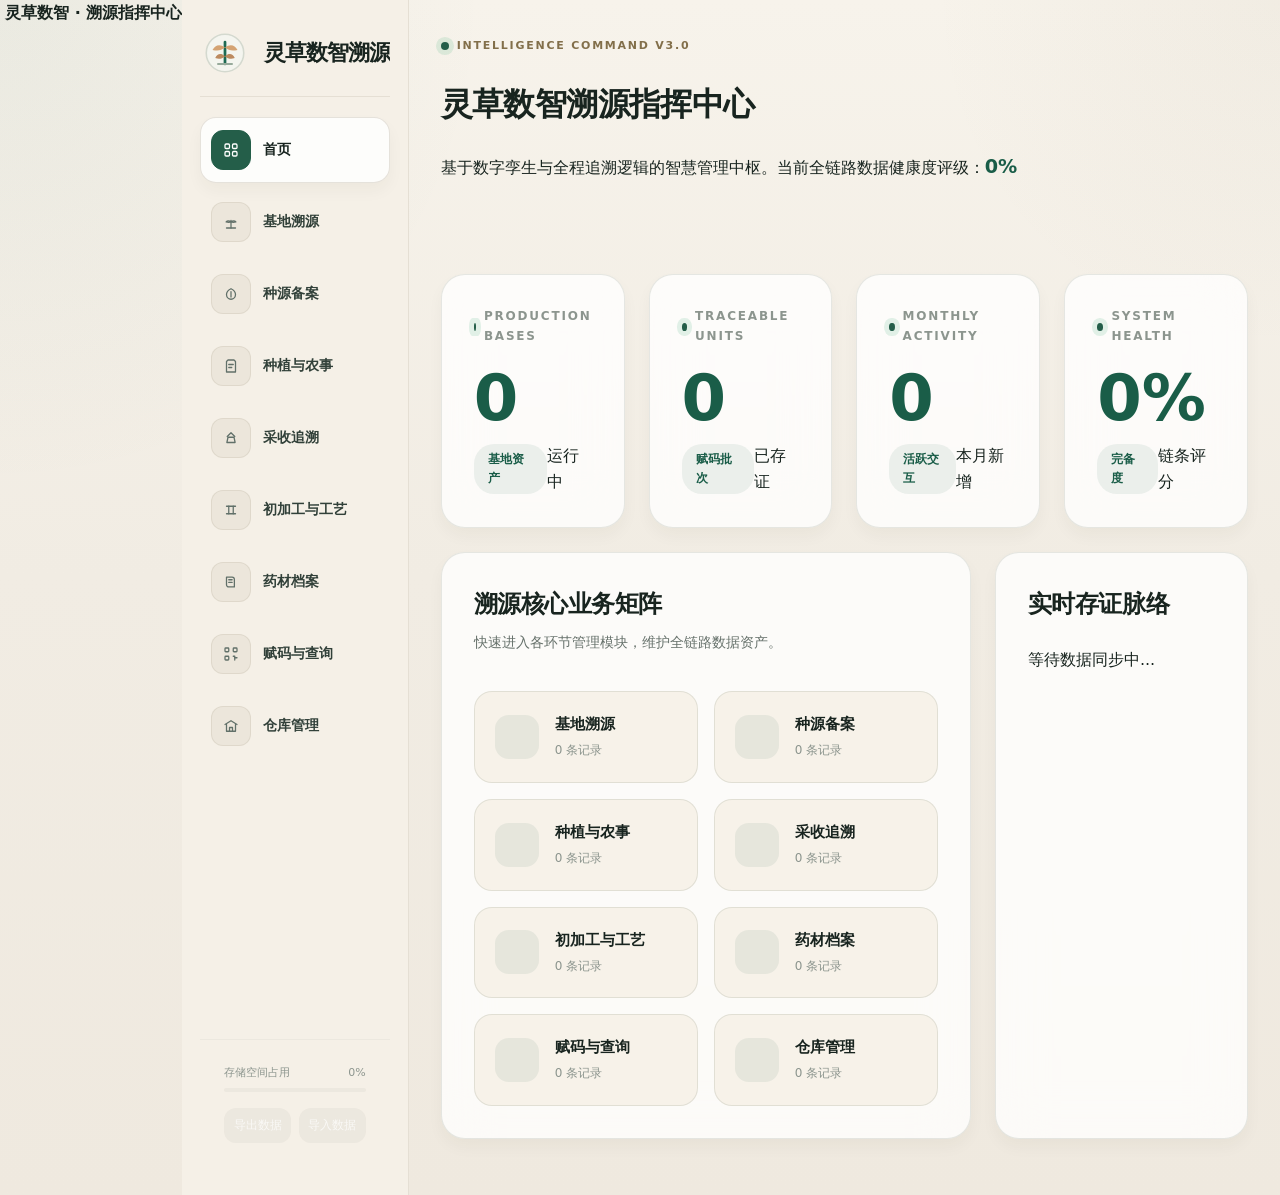
==== commit 12484ef7: "v3.0 灵草数智视觉重构：Bento Box 布局 + 奢侈品级消费者查询页 + Premium 设计系统" ====
--- a/public/index.html
+++ b/public/index.html
@@ -3,2170 +3,13 @@
 <head>
   <meta charset="UTF-8">
   <meta name="viewport" content="width=device-width, initial-scale=1.0">
-  <meta name="theme-color" content="#1a9c54">
-  <link rel="icon" href="data:image/svg+xml,%3Csvg xmlns='http://www.w3.org/2000/svg' viewBox='0 0 64 64'%3E%3Crect width='64' height='64' rx='16' fill='%231a9c54'/%3E%3Ctext x='32' y='42' font-size='34' text-anchor='middle' fill='white' font-family='Arial'%3E%E8%8D%AF%3C/text%3E%3C/svg%3E">
-  <title>中药材溯源平台</title>
-  <style>
-    :root {
-      --bg: #f3f6f9;
-      --bg-soft: #eef2f7;
-      --panel: #ffffff;
-      --panel-soft: #f7fafc;
-      --sidebar: #313648;
-      --sidebar-deep: #282d3d;
-      --line: #e6ebf2;
-      --text: #182333;
-      --muted: #6b7280;
-      --accent: #1a9c54;
-      --accent-deep: #11753d;
-      --accent-soft: #e7f8ee;
-      --info: #3b82f6;
-      --info-soft: #e8f1ff;
-      --warn: #f59e0b;
-      --warn-soft: #fff3d6;
-      --danger: #ef4444;
-      --danger-soft: #fee8e8;
-      --radius-xl: 24px;
-      --radius-lg: 18px;
-      --radius-md: 14px;
-      --radius-sm: 10px;
-      --shadow: 0 18px 42px rgba(15, 23, 42, 0.08);
-      --shadow-soft: 0 10px 24px rgba(15, 23, 42, 0.05);
-      --font-body: "PingFang SC", "Hiragino Sans GB", "Microsoft YaHei", sans-serif;
-    }
-
-    * {
-      box-sizing: border-box;
-    }
-
-    html {
-      scroll-behavior: smooth;
-    }
-
-    body {
-      margin: 0;
-      min-height: 100vh;
-      background:
-        radial-gradient(circle at top right, rgba(26, 156, 84, 0.06), transparent 22%),
-        linear-gradient(180deg, #f6f8fb 0%, #f2f5f9 100%);
-      color: var(--text);
-      font-family: var(--font-body);
-    }
-
-    a {
-      color: inherit;
-      text-decoration: none;
-    }
-
-    button,
-    input,
-    select,
-    textarea {
-      font: inherit;
-    }
-
-    .app-shell {
-      min-height: 100vh;
-      display: grid;
-      grid-template-columns: 256px minmax(0, 1fr);
-    }
-
-    .sidebar {
-      position: sticky;
-      top: 0;
-      min-height: 100vh;
-      padding: 22px 16px;
-      background:
-        radial-gradient(circle at 20% 0%, rgba(255, 255, 255, 0.08), transparent 26%),
-        linear-gradient(180deg, var(--sidebar) 0%, var(--sidebar-deep) 100%);
-      color: rgba(255, 255, 255, 0.92);
-      display: flex;
-      flex-direction: column;
-      gap: 18px;
-      border-right: 1px solid rgba(255, 255, 255, 0.06);
-    }
-
-    .brand {
-      display: flex;
-      align-items: center;
-      gap: 12px;
-      padding: 8px 10px 18px;
-      border-bottom: 1px solid rgba(255, 255, 255, 0.08);
-    }
-
-    .brand-mark {
-      width: 44px;
-      height: 44px;
-      border-radius: 14px;
-      display: grid;
-      place-items: center;
-      background: linear-gradient(135deg, #21b764, #16894a);
-      color: #fff;
-      font-size: 18px;
-      font-weight: 700;
-      box-shadow: 0 14px 22px rgba(26, 156, 84, 0.24);
-    }
-
-    .brand h1 {
-      margin: 0;
-      font-size: 20px;
-      line-height: 1.2;
-      font-weight: 700;
-    }
-
-    .brand p {
-      margin: 4px 0 0;
-      font-size: 12px;
-      color: rgba(255, 255, 255, 0.66);
-      line-height: 1.7;
-    }
-
-    .nav-caption {
-      padding: 0 10px;
-      color: rgba(255, 255, 255, 0.44);
-      font-size: 11px;
-      letter-spacing: 0.12em;
-      text-transform: uppercase;
-    }
-
-    .nav-group {
-      display: grid;
-      gap: 8px;
-    }
-
-    .nav-item {
-      display: flex;
-      align-items: center;
-      gap: 12px;
-      padding: 14px 14px;
-      border-radius: 16px;
-      color: rgba(255, 255, 255, 0.82);
-      transition: transform 0.2s ease, background 0.2s ease, box-shadow 0.2s ease;
-    }
-
-    .nav-item:hover {
-      transform: translateX(2px);
-      background: rgba(255, 255, 255, 0.08);
-    }
-
-    .nav-item.is-active {
-      background: linear-gradient(135deg, rgba(26, 156, 84, 0.95), rgba(18, 127, 69, 0.95));
-      box-shadow: 0 12px 20px rgba(26, 156, 84, 0.18);
-      color: #fff;
-    }
-
-    .nav-icon {
-      width: 32px;
-      height: 32px;
-      border-radius: 12px;
-      display: grid;
-      place-items: center;
-      background: rgba(255, 255, 255, 0.1);
-      font-size: 13px;
-      font-weight: 700;
-      flex: 0 0 32px;
-    }
-
-    .nav-text {
-      display: grid;
-      gap: 2px;
-    }
-
-    .nav-text strong {
-      font-size: 15px;
-      line-height: 1.2;
-    }
-
-    .nav-text span {
-      font-size: 11px;
-      color: rgba(255, 255, 255, 0.56);
-    }
-
-    .nav-item.is-active .nav-text span {
-      color: rgba(255, 255, 255, 0.78);
-    }
-
-    .sidebar-card {
-      margin-top: auto;
-      padding: 16px;
-      border-radius: 18px;
-      background: rgba(255, 255, 255, 0.06);
-      border: 1px solid rgba(255, 255, 255, 0.08);
-      color: rgba(255, 255, 255, 0.72);
-      font-size: 12px;
-      line-height: 1.8;
-    }
-
-    .sidebar-card strong {
-      display: block;
-      margin-bottom: 4px;
-      color: #fff;
-      font-size: 13px;
-    }
-
-    .main {
-      padding: 22px;
-    }
-
-    .topbar {
-      display: flex;
-      justify-content: space-between;
-      gap: 16px;
-      align-items: flex-start;
-      margin-bottom: 18px;
-      flex-wrap: wrap;
-    }
-
-    .headline {
-      display: grid;
-      gap: 8px;
-    }
-
-    .headline-kicker {
-      display: inline-flex;
-      align-items: center;
-      gap: 8px;
-      color: var(--accent-deep);
-      font-size: 12px;
-      font-weight: 700;
-      letter-spacing: 0.08em;
-      text-transform: uppercase;
-    }
-
-    .headline-kicker::before {
-      content: "";
-      width: 8px;
-      height: 8px;
-      border-radius: 50%;
-      background: var(--accent);
-    }
-
-    .headline h2 {
-      margin: 0;
-      font-size: 30px;
-      line-height: 1.18;
-      font-weight: 700;
-    }
-
-    .headline p {
-      margin: 0;
-      color: var(--muted);
-      font-size: 14px;
-      line-height: 1.8;
-      max-width: 760px;
-    }
-
-    .topbar-side {
-      display: flex;
-      flex-wrap: wrap;
-      gap: 10px;
-      align-items: center;
-      justify-content: flex-end;
-    }
-
-    .top-chip {
-      display: inline-flex;
-      align-items: center;
-      gap: 8px;
-      padding: 11px 14px;
-      border-radius: 999px;
-      background: var(--panel);
-      border: 1px solid var(--line);
-      box-shadow: var(--shadow-soft);
-      color: var(--muted);
-      font-size: 13px;
-      white-space: nowrap;
-    }
-
-    .chip-pulse {
-      width: 8px;
-      height: 8px;
-      border-radius: 50%;
-      background: var(--accent);
-      box-shadow: 0 0 0 0 rgba(26, 156, 84, 0.34);
-      animation: pulse 2s infinite;
-    }
-
-    @keyframes pulse {
-      0% {
-        box-shadow: 0 0 0 0 rgba(26, 156, 84, 0.28);
-      }
-
-      70% {
-        box-shadow: 0 0 0 12px rgba(26, 156, 84, 0);
-      }
-
-      100% {
-        box-shadow: 0 0 0 0 rgba(26, 156, 84, 0);
-      }
-    }
-
-    .summary-grid {
-      display: grid;
-      grid-template-columns: repeat(4, minmax(0, 1fr));
-      gap: 14px;
-      margin-bottom: 18px;
-    }
-
-    .stat-card {
-      padding: 20px;
-      border-radius: 22px;
-      background: var(--panel);
-      border: 1px solid var(--line);
-      box-shadow: var(--shadow-soft);
-    }
-
-    .stat-label {
-      color: var(--muted);
-      font-size: 13px;
-    }
-
-    .stat-value {
-      margin-top: 10px;
-      font-size: 38px;
-      line-height: 1;
-      font-weight: 700;
-      color: var(--accent-deep);
-    }
-
-    .stat-note {
-      margin-top: 8px;
-      color: var(--muted);
-      font-size: 12px;
-      line-height: 1.8;
-    }
-
-    .layout-grid {
-      display: grid;
-      gap: 18px;
-    }
-
-    .board-grid {
-      display: grid;
-      grid-template-columns: minmax(0, 1.2fr) minmax(320px, 0.8fr);
-      gap: 18px;
-      align-items: start;
-    }
-
-    .workbench-grid {
-      display: grid;
-      grid-template-columns: repeat(2, minmax(0, 1fr));
-      gap: 18px;
-    }
-
-    .ledger-grid {
-      display: grid;
-      grid-template-columns: minmax(0, 1.2fr) minmax(320px, 0.8fr);
-      gap: 18px;
-      align-items: start;
-    }
-
-    .panel {
-      background: var(--panel);
-      border: 1px solid var(--line);
-      border-radius: var(--radius-xl);
-      box-shadow: var(--shadow);
-      overflow: hidden;
-    }
-
-    .panel-header {
-      display: flex;
-      justify-content: space-between;
-      gap: 16px;
-      align-items: flex-end;
-      padding: 22px 22px 16px;
-      border-bottom: 1px solid var(--line);
-      flex-wrap: wrap;
-    }
-
-    .panel-title {
-      display: grid;
-      gap: 6px;
-    }
-
-    .panel-title h3 {
-      margin: 0;
-      font-size: 22px;
-      line-height: 1.2;
-    }
-
-    .panel-title p {
-      margin: 0;
-      color: var(--muted);
-      font-size: 14px;
-      line-height: 1.8;
-    }
-
-    .panel-body {
-      padding: 22px;
-    }
-
-    .header-actions {
-      display: flex;
-      gap: 10px;
-      align-items: center;
-      flex-wrap: wrap;
-    }
-
-    .searchbox {
-      display: flex;
-      align-items: center;
-      gap: 10px;
-      min-width: min(440px, 100%);
-      padding: 12px 14px;
-      border-radius: 16px;
-      background: var(--panel-soft);
-      border: 1px solid var(--line);
-    }
-
-    .searchbox input {
-      flex: 1;
-      min-width: 0;
-      border: 0;
-      outline: none;
-      background: transparent;
-      color: var(--text);
-    }
-
-    .searchbox button,
-    .button {
-      border: 0;
-      border-radius: 14px;
-      padding: 12px 18px;
-      cursor: pointer;
-      font-weight: 700;
-      transition: transform 0.2s ease, box-shadow 0.2s ease, background 0.2s ease;
-    }
-
-    .button:hover,
-    .searchbox button:hover {
-      transform: translateY(-1px);
-    }
-
-    .button.primary,
-    .searchbox button {
-      background: linear-gradient(135deg, var(--accent), var(--accent-deep));
-      color: #fff;
-      box-shadow: 0 12px 20px rgba(26, 156, 84, 0.18);
-    }
-
-    .button.secondary {
-      background: #fff;
-      border: 1px solid var(--line);
-      color: var(--text);
-    }
-
-    .button.ghost {
-      background: var(--panel-soft);
-      border: 1px solid var(--line);
-      color: var(--muted);
-    }
-
-    .panel-meta {
-      display: flex;
-      flex-wrap: wrap;
-      gap: 8px;
-      align-items: center;
-      color: var(--muted);
-      font-size: 13px;
-    }
-
-    .meta-pill {
-      padding: 8px 12px;
-      border-radius: 999px;
-      background: var(--panel-soft);
-      border: 1px solid var(--line);
-      color: var(--muted);
-      font-size: 12px;
-    }
-
-    .table-wrap {
-      overflow-x: auto;
-    }
-
-    table {
-      width: 100%;
-      border-collapse: collapse;
-      min-width: 920px;
-    }
-
-    th,
-    td {
-      padding: 14px 12px;
-      border-bottom: 1px solid var(--line);
-      text-align: left;
-      vertical-align: middle;
-    }
-
-    th {
-      background: #fbfcfd;
-      color: var(--muted);
-      font-size: 12px;
-      letter-spacing: 0.06em;
-      text-transform: uppercase;
-    }
-
-    tbody tr {
-      cursor: pointer;
-      transition: background 0.2s ease;
-    }
-
-    tbody tr:hover {
-      background: #f9fcfb;
-    }
-
-    tbody tr.is-active {
-      background: #eefbf3;
-    }
-
-    tbody tr:last-child td {
-      border-bottom: 0;
-    }
-
-    .table-name {
-      font-weight: 700;
-      font-size: 15px;
-      line-height: 1.5;
-    }
-
-    .table-sub {
-      display: block;
-      margin-top: 4px;
-      color: var(--muted);
-      font-size: 12px;
-      line-height: 1.7;
-    }
-
-    .status {
-      display: inline-flex;
-      align-items: center;
-      gap: 6px;
-      padding: 6px 10px;
-      border-radius: 999px;
-      font-size: 12px;
-      font-weight: 700;
-      white-space: nowrap;
-    }
-
-    .status.good {
-      background: var(--accent-soft);
-      color: var(--accent-deep);
-    }
-
-    .status.pending {
-      background: #eff2f6;
-      color: #5f6775;
-    }
-
-    .status.warn {
-      background: var(--warn-soft);
-      color: #b45309;
-    }
-
-    .status.info {
-      background: var(--info-soft);
-      color: #1d4ed8;
-    }
-
-    .status.danger {
-      background: var(--danger-soft);
-      color: #b91c1c;
-    }
-
-    .status::before {
-      content: "";
-      width: 6px;
-      height: 6px;
-      border-radius: 50%;
-      background: currentColor;
-    }
-
-    .mini-button-group {
-      display: flex;
-      gap: 8px;
-      flex-wrap: wrap;
-    }
-
-    .mini-button {
-      padding: 7px 12px;
-      border-radius: 10px;
-      border: 1px solid transparent;
-      font-size: 12px;
-      font-weight: 700;
-      background: var(--panel-soft);
-      color: var(--muted);
-    }
-
-    .mini-button.primary {
-      background: var(--info-soft);
-      color: #2563eb;
-      border-color: #dbeafe;
-    }
-
-    .mini-button.ghost {
-      background: var(--panel-soft);
-      color: var(--text);
-      border-color: var(--line);
-    }
-
-    .mini-button.danger {
-      background: var(--danger-soft);
-      color: #dc2626;
-      border-color: #fecaca;
-    }
-
-    .detail-panel,
-    .base-detail-panel {
-      position: sticky;
-      top: 20px;
-    }
-
-    .detail-hero {
-      padding: 20px;
-      border-radius: 20px;
-      background:
-        linear-gradient(135deg, rgba(26, 156, 84, 0.08), rgba(255, 255, 255, 1)),
-        #fff;
-      border: 1px solid #d8f2e2;
-      margin-bottom: 16px;
-    }
-
-    .detail-hero h4 {
-      margin: 0;
-      font-size: 24px;
-      line-height: 1.25;
-    }
-
-    .detail-hero p {
-      margin: 8px 0 0;
-      color: var(--muted);
-      font-size: 14px;
-      line-height: 1.8;
-    }
-
-    .detail-badges {
-      display: flex;
-      flex-wrap: wrap;
-      gap: 8px;
-      margin-top: 12px;
-    }
-
-    .badge {
-      display: inline-flex;
-      align-items: center;
-      gap: 8px;
-      padding: 8px 12px;
-      border-radius: 999px;
-      background: rgba(255, 255, 255, 0.88);
-      border: 1px solid var(--line);
-      color: var(--muted);
-      font-size: 12px;
-    }
-
-    .metric-grid {
-      display: grid;
-      grid-template-columns: repeat(2, minmax(0, 1fr));
-      gap: 12px;
-      margin-bottom: 16px;
-    }
-
-    .metric-box {
-      padding: 14px;
-      border-radius: 16px;
-      background: var(--panel-soft);
-      border: 1px solid var(--line);
-    }
-
-    .metric-box .label {
-      color: var(--muted);
-      font-size: 12px;
-    }
-
-    .metric-box .value {
-      margin-top: 6px;
-      font-size: 18px;
-      line-height: 1.5;
-      font-weight: 700;
-    }
-
-    .progress {
-      margin-bottom: 16px;
-    }
-
-    .progress-head {
-      display: flex;
-      justify-content: space-between;
-      gap: 12px;
-      align-items: center;
-      color: var(--muted);
-      font-size: 13px;
-    }
-
-    .progress-bar {
-      height: 10px;
-      margin-top: 8px;
-      border-radius: 999px;
-      background: #e7edf4;
-      overflow: hidden;
-    }
-
-    .progress-fill {
-      height: 100%;
-      border-radius: 999px;
-      background: linear-gradient(90deg, #27b968, #178b4b);
-    }
-
-    .subsection {
-      margin-bottom: 16px;
-    }
-
-    .subsection:last-child {
-      margin-bottom: 0;
-    }
-
-    .subsection h5 {
-      margin: 0 0 10px;
-      font-size: 16px;
-      line-height: 1.2;
-    }
-
-    .list-grid {
-      display: grid;
-      gap: 10px;
-    }
-
-    .list-item {
-      padding: 14px;
-      border-radius: 16px;
-      background: var(--panel-soft);
-      border: 1px solid var(--line);
-    }
-
-    .list-item strong {
-      display: block;
-      font-size: 14px;
-      line-height: 1.5;
-    }
-
-    .list-item span {
-      display: block;
-      margin-top: 4px;
-      color: var(--muted);
-      font-size: 12px;
-      line-height: 1.7;
-    }
-
-    .action-row {
-      display: flex;
-      gap: 10px;
-      flex-wrap: wrap;
-    }
-
-    .form-grid {
-      display: grid;
-      grid-template-columns: repeat(2, minmax(0, 1fr));
-      gap: 14px;
-    }
-
-    .field {
-      display: grid;
-      gap: 8px;
-    }
-
-    .field.is-full {
-      grid-column: 1 / -1;
-    }
-
-    .field label {
-      color: var(--muted);
-      font-size: 13px;
-      font-weight: 600;
-    }
-
-    .field input,
-    .field select,
-    .field textarea {
-      width: 100%;
-      padding: 12px 14px;
-      border-radius: 14px;
-      border: 1px solid #dbe1ea;
-      background: #fff;
-      color: var(--text);
-      outline: none;
-      transition: border-color 0.2s ease, box-shadow 0.2s ease;
-    }
-
-    .field textarea {
-      min-height: 96px;
-      resize: vertical;
-    }
-
-    .field input:focus,
-    .field select:focus,
-    .field textarea:focus {
-      border-color: rgba(26, 156, 84, 0.42);
-      box-shadow: 0 0 0 4px rgba(26, 156, 84, 0.08);
-    }
-
-    .helper {
-      color: var(--muted);
-      font-size: 12px;
-      line-height: 1.8;
-    }
-
-    .form-footer {
-      display: flex;
-      justify-content: space-between;
-      gap: 12px;
-      align-items: center;
-      flex-wrap: wrap;
-      margin-top: 16px;
-    }
-
-    .upload-hint {
-      padding: 16px;
-      border-radius: 18px;
-      background: linear-gradient(135deg, rgba(26, 156, 84, 0.04), rgba(59, 130, 246, 0.03));
-      border: 1px dashed #bfdcca;
-      color: var(--muted);
-      font-size: 13px;
-      line-height: 1.9;
-      margin-bottom: 16px;
-    }
-
-    .file-preview {
-      display: grid;
-      gap: 8px;
-      margin: 12px 0 0;
-    }
-
-    .file-preview:empty {
-      display: none;
-    }
-
-    .file-preview-item {
-      padding: 10px 12px;
-      border-radius: 14px;
-      background: var(--panel-soft);
-      border: 1px solid var(--line);
-      color: var(--muted);
-      font-size: 12px;
-    }
-
-    .table-footer {
-      display: flex;
-      justify-content: space-between;
-      gap: 12px;
-      align-items: center;
-      flex-wrap: wrap;
-      margin-top: 16px;
-    }
-
-    .empty {
-      padding: 18px;
-      border-radius: 16px;
-      border: 1px dashed #cfd7e3;
-      background: var(--panel-soft);
-      color: var(--muted);
-      font-size: 13px;
-      line-height: 1.9;
-      text-align: center;
-    }
-
-    .footer {
-      color: var(--muted);
-      font-size: 12px;
-      line-height: 1.8;
-      text-align: center;
-      padding: 2px 0 4px;
-    }
-
-    @media (max-width: 1240px) {
-      .summary-grid {
-        grid-template-columns: repeat(2, minmax(0, 1fr));
-      }
-
-      .board-grid,
-      .ledger-grid {
-        grid-template-columns: 1fr;
-      }
-
-      .base-detail-panel,
-      .detail-panel {
-        position: static;
-      }
-    }
-
-    @media (max-width: 960px) {
-      .workbench-grid,
-      .form-grid,
-      .metric-grid {
-        grid-template-columns: 1fr;
-      }
-    }
-
-    @media (max-width: 820px) {
-      .app-shell {
-        grid-template-columns: 1fr;
-      }
-
-      .sidebar {
-        position: static;
-        min-height: auto;
-      }
-
-      .nav-group {
-        grid-template-columns: repeat(2, minmax(0, 1fr));
-      }
-
-      .main {
-        padding: 14px;
-      }
-
-      .panel-header,
-      .panel-body {
-        padding: 18px;
-      }
-
-      .summary-grid {
-        grid-template-columns: 1fr;
-      }
-
-      .table-wrap table {
-        min-width: 0;
-      }
-
-      .table-wrap thead {
-        display: none;
-      }
-
-      .table-wrap tbody,
-      .table-wrap tr,
-      .table-wrap td {
-        display: block;
-        width: 100%;
-      }
-
-      .table-wrap tbody tr {
-        margin-bottom: 12px;
-        padding: 14px 14px 6px;
-        border-radius: 16px;
-        border: 1px solid var(--line);
-        background: #fff;
-      }
-
-      .table-wrap td {
-        display: flex;
-        justify-content: space-between;
-        gap: 12px;
-        padding: 8px 0;
-        border-bottom: 1px dashed var(--line);
-        text-align: right;
-      }
-
-      .table-wrap td:last-child {
-        border-bottom: 0;
-      }
-
-      .table-wrap td::before {
-        content: attr(data-label);
-        color: var(--muted);
-        font-size: 12px;
-        font-weight: 600;
-        text-align: left;
-        flex: 0 0 84px;
-      }
-
-      .table-name,
-      .table-sub {
-        text-align: right;
-      }
-    }
-
-    @media (prefers-reduced-motion: reduce) {
-      html {
-        scroll-behavior: auto;
-      }
-
-      *,
-      *::before,
-      *::after {
-        transition: none !important;
-        animation: none !important;
-      }
-    }
-  </style>
+  <meta name="theme-color" content="#1aa05a">
+  <link rel="icon" href="data:image/svg+xml,%3Csvg xmlns='http://www.w3.org/2000/svg' viewBox='0 0 64 64'%3E%3Crect width='64' height='64' rx='16' fill='%231aa05a'/%3E%3Ctext x='32' y='42' font-size='34' text-anchor='middle' fill='white' font-family='Arial'%3E%E8%8D%AF%3C/text%3E%3C/svg%3E">
+  <title>灵草数智 - 中药材溯源平台</title>
+  <link rel="stylesheet" href="assets/trace-admin.css">
 </head>
-<body>
-  <div class="app-shell">
-    <aside class="sidebar">
-      <div class="brand">
-        <div class="brand-mark">药</div>
-        <div>
-          <h1>中药材溯源平台</h1>
-          <p>基地、批次、资料、质检一体化管理</p>
-        </div>
-      </div>
-
-      <div class="nav-caption">Trace Modules</div>
-      <nav class="nav-group" aria-label="平台导航">
-        <a class="nav-item" href="#overview">
-          <span class="nav-icon">首</span>
-          <span class="nav-text">
-            <strong>首页</strong>
-            <span>工作台总览</span>
-          </span>
-        </a>
-        <a class="nav-item is-active" href="#baseCenter">
-          <span class="nav-icon">基</span>
-          <span class="nav-text">
-            <strong>基地溯源</strong>
-            <span>基地档案与归集</span>
-          </span>
-        </a>
-        <a class="nav-item" href="#batchCreate">
-          <span class="nav-icon">批</span>
-          <span class="nav-text">
-            <strong>批次建档</strong>
-            <span>新增药材批次</span>
-          </span>
-        </a>
-        <a class="nav-item" href="#uploadDocs">
-          <span class="nav-icon">传</span>
-          <span class="nav-text">
-            <strong>资料归档</strong>
-            <span>上传票据与报告</span>
-          </span>
-        </a>
-        <a class="nav-item" href="#traceLedger">
-          <span class="nav-icon">查</span>
-          <span class="nav-text">
-            <strong>溯源查询</strong>
-            <span>批次台账检索</span>
-          </span>
-        </a>
-        <a class="nav-item" href="#batchDetailSection">
-          <span class="nav-icon">质</span>
-          <span class="nav-text">
-            <strong>质检归档</strong>
-            <span>当前批次详情</span>
-          </span>
-        </a>
-      </nav>
-
-      <div class="sidebar-card">
-        <strong>当前说明</strong>
-        这版重点参考了你给的“左侧导航 + 查询 + 表格管理”的结构，但把信息层级、留白、详情区和上传流程做得更完整。
-      </div>
-    </aside>
-
-    <main class="main">
-      <header class="topbar">
-        <div class="headline">
-          <div class="headline-kicker">Base Traceability Console</div>
-          <h2>基地溯源工作台</h2>
-          <p>先按基地看全局，再进入批次建档、资料上传和质检归档。这样既有你参考图里的管理结构，也保留了真正可操作的溯源流程。</p>
-        </div>
-        <div class="topbar-side">
-          <div class="top-chip">
-            <span class="chip-pulse"></span>
-            <span id="syncChip">正在同步数据</span>
-          </div>
-          <div class="top-chip" id="storageChip">本地演示上传已启用</div>
-        </div>
-      </header>
-
-      <div class="layout-grid">
-        <section class="summary-grid" id="overview"></section>
-
-        <section class="board-grid" id="baseCenter">
-          <article class="panel">
-            <div class="panel-header">
-              <div class="panel-title">
-                <h3>基地档案中心</h3>
-                <p>按基地聚合批次、资料和最近更新，适合作为溯源平台的主入口。</p>
-              </div>
-              <div class="header-actions">
-                <label class="searchbox">
-                  <input id="baseSearch" type="search" placeholder="请输入基地名称 / 负责人 / 药材名称">
-                  <button type="button">搜索</button>
-                </label>
-                <button class="button primary" id="jumpCreateButton" type="button">新增档案</button>
-              </div>
-            </div>
-            <div class="panel-body">
-              <div class="panel-meta" id="baseSummary"></div>
-              <div class="table-wrap" style="margin-top: 14px;">
-                <table>
-                  <thead>
-                    <tr>
-                      <th>基地名称</th>
-                      <th>基地编号</th>
-                      <th>负责人</th>
-                      <th>关联品种</th>
-                      <th>批次数</th>
-                      <th>资料数</th>
-                      <th>最近更新</th>
-                      <th>状态</th>
-                      <th>操作</th>
-                    </tr>
-                  </thead>
-                  <tbody id="baseTableBody"></tbody>
-                </table>
-              </div>
-            </div>
-          </article>
-
-          <aside class="panel base-detail-panel">
-            <div class="panel-header">
-              <div class="panel-title">
-                <h3>基地详情</h3>
-                <p>查看当前基地的负责人、批次、资料与推荐操作。</p>
-              </div>
-            </div>
-            <div class="panel-body" id="baseDetailPanel"></div>
-          </aside>
-        </section>
-
-        <section class="workbench-grid">
-          <article class="panel" id="batchCreate">
-            <div class="panel-header">
-              <div class="panel-title">
-                <h3>批次建档</h3>
-                <p>补齐药材名称、产地、供应主体和批次说明，形成可追踪的批次档案。</p>
-              </div>
-            </div>
-            <div class="panel-body">
-              <form id="batchForm">
-                <div class="form-grid">
-                  <div class="field">
-                    <label for="batchCode">批次号</label>
-                    <input id="batchCode" name="batchCode" type="text" placeholder="可留空，系统自动生成">
-                  </div>
-                  <div class="field">
-                    <label for="batchHerb">药材名称</label>
-                    <input id="batchHerb" name="batchHerb" type="text" placeholder="例如：黄芪" required>
-                  </div>
-                  <div class="field">
-                    <label for="batchOrigin">基地名称 / 产地</label>
-                    <input id="batchOrigin" name="batchOrigin" type="text" placeholder="例如：甘肃岷县示范基地" required>
-                  </div>
-                  <div class="field">
-                    <label for="batchSupplier">基地负责人 / 供应主体</label>
-                    <input id="batchSupplier" name="batchSupplier" type="text" placeholder="合作社 / 基地 / 负责人">
-                  </div>
-                  <div class="field">
-                    <label for="batchSpec">规格</label>
-                    <input id="batchSpec" name="batchSpec" type="text" placeholder="例如：统货 / 饮片 / 段">
-                  </div>
-                  <div class="field">
-                    <label for="batchDate">采收 / 建档日期</label>
-                    <input id="batchDate" name="batchDate" type="date">
-                  </div>
-                  <div class="field is-full">
-                    <label for="batchNote">批次说明</label>
-                    <textarea id="batchNote" name="batchNote" placeholder="补充采收、加工、仓储、运输或交易说明"></textarea>
-                  </div>
-                </div>
-                <div class="form-footer">
-                  <div class="helper">建档完成后，新批次会自动进入基地详情、批次台账和资料上传下拉框。</div>
-                  <button class="button primary" type="submit">新建批次档案</button>
-                </div>
-              </form>
-            </div>
-          </article>
-
-          <article class="panel" id="uploadDocs">
-            <div class="panel-header">
-              <div class="panel-title">
-                <h3>资料归档</h3>
-                <p>把产地照片、采购合同、质检报告、入库单等资料挂到具体批次。</p>
-              </div>
-            </div>
-            <div class="panel-body">
-              <div class="upload-hint">
-                这版仍是前端演示上传，但流程已经是完整后台逻辑。
-                你上传后会看到：最近上传、批次状态、质检状态和详情区同步变化。
-              </div>
-
-              <form id="documentForm">
-                <div class="form-grid">
-                  <div class="field">
-                    <label for="documentBatchId">所属批次</label>
-                    <select id="documentBatchId" name="documentBatchId" required></select>
-                  </div>
-                  <div class="field">
-                    <label for="documentType">资料类型</label>
-                    <select id="documentType" name="documentType" required>
-                      <option value="产地照片">产地照片</option>
-                      <option value="采购合同">采购合同</option>
-                      <option value="质检报告">质检报告</option>
-                      <option value="入库单">入库单</option>
-                      <option value="加工记录">加工记录</option>
-                      <option value="流通单据">流通单据</option>
-                      <option value="其他附件">其他附件</option>
-                    </select>
-                  </div>
-                  <div class="field is-full">
-                    <label for="documentFiles">选择文件</label>
-                    <input id="documentFiles" name="documentFiles" type="file" multiple required>
-                    <div class="file-preview" id="filePreview"></div>
-                  </div>
-                  <div class="field is-full">
-                    <label for="documentNote">备注</label>
-                    <textarea id="documentNote" name="documentNote" placeholder="例如：2026 年第一批农残检测报告，由第三方机构出具"></textarea>
-                  </div>
-                </div>
-                <div class="form-footer">
-                  <div class="helper">建议优先上传：来源凭证、质检报告、入库单。</div>
-                  <button class="button primary" type="submit">上传资料到批次</button>
-                </div>
-              </form>
-
-              <div class="subsection" style="margin-top: 20px;">
-                <h5>最近上传</h5>
-                <div class="list-grid" id="recentUploads"></div>
-              </div>
-            </div>
-          </article>
-        </section>
-
-        <section class="ledger-grid" id="traceLedger">
-          <article class="panel">
-            <div class="panel-header">
-              <div class="panel-title">
-                <h3>批次台账与溯源查询</h3>
-                <p>点击任一批次，可在右侧查看质检、归档进度、时间轴和已挂接资料。</p>
-              </div>
-              <div class="header-actions">
-                <label class="searchbox" style="min-width: min(420px, 100%);">
-                  <input id="ledgerSearch" type="search" placeholder="搜索批次号 / 药材 / 基地 / 负责人">
-                  <button type="button">查询</button>
-                </label>
-              </div>
-            </div>
-            <div class="panel-body">
-              <div class="panel-meta" id="ledgerSummary"></div>
-              <div class="table-wrap" style="margin-top: 14px;">
-                <table>
-                  <thead>
-                    <tr>
-                      <th>批次号</th>
-                      <th>药材名称</th>
-                      <th>所属基地</th>
-                      <th>负责人</th>
-                      <th>资料数</th>
-                      <th>归档状态</th>
-                      <th>质检状态</th>
-                      <th>日期</th>
-                    </tr>
-                  </thead>
-                  <tbody id="ledgerBody"></tbody>
-                </table>
-              </div>
-              <div class="table-footer">
-                <div class="helper">台账默认展示最近批次，选中后会同步切换基地详情和右侧批次详情。</div>
-                <button class="button ghost" id="loadMoreButton" type="button">查看更多</button>
-              </div>
-            </div>
-          </article>
-
-          <aside class="panel detail-panel" id="batchDetailSection">
-            <div class="panel-header">
-              <div class="panel-title">
-                <h3>当前批次详情</h3>
-                <p>查看当前批次的归档情况、已挂资料和溯源节点建议。</p>
-              </div>
-            </div>
-            <div class="panel-body" id="detailPanel"></div>
-          </aside>
-        </section>
-
-        <footer class="footer">
-          当前页面读取 [public/data/dashboard.json] 作为演示数据，并把你新建的批次与上传记录保存在当前浏览器本地。
-        </footer>
-      </div>
-    </main>
-  </div>
-
-  <script>
-    const STORAGE_KEYS = {
-      batches: "trace_platform_custom_batches_v2",
-      documents: "trace_platform_custom_documents_v2",
-    };
-
-    const state = {
-      dashboard: null,
-      seedBatches: [],
-      seedDocuments: [],
-      customBatches: [],
-      customDocuments: [],
-      selectedBaseId: null,
-      selectedBatchId: null,
-      baseQuery: "",
-      batchQuery: "",
-      visibleRows: 10,
-    };
-
-    function escapeHtml(value) {
-      return String(value ?? "")
-        .replace(/&/g, "&amp;")
-        .replace(/</g, "&lt;")
-        .replace(/>/g, "&gt;")
-        .replace(/"/g, "&quot;")
-        .replace(/'/g, "&#39;");
-    }
-
-    function formatDate(value) {
-      if (!value) {
-        return "--";
-      }
-      return String(value).slice(0, 10);
-    }
-
-    function normalizeText(value) {
-      return String(value ?? "").trim().toLowerCase();
-    }
-
-    function hashText(value) {
-      const text = String(value || "");
-      let hash = 0;
-      for (let index = 0; index < text.length; index += 1) {
-        hash = ((hash << 5) - hash) + text.charCodeAt(index);
-        hash |= 0;
-      }
-      return Math.abs(hash);
-    }
-
-    function readStorage(key, fallback) {
-      try {
-        const raw = localStorage.getItem(key);
-        return raw ? JSON.parse(raw) : fallback;
-      } catch (error) {
-        console.error(error);
-        return fallback;
-      }
-    }
-
-    function saveStorage() {
-      localStorage.setItem(STORAGE_KEYS.batches, JSON.stringify(state.customBatches));
-      localStorage.setItem(STORAGE_KEYS.documents, JSON.stringify(state.customDocuments));
-    }
-
-    function getAllBatches() {
-      return [...state.customBatches, ...state.seedBatches];
-    }
-
-    function getAllDocuments() {
-      return [...state.customDocuments, ...state.seedDocuments]
-        .sort((a, b) => String(b.uploadedAt).localeCompare(String(a.uploadedAt)));
-    }
-
-    function buildSeedCode(item, index) {
-      const dateText = formatDate(item.date).replace(/-/g, "") || "00000000";
-      return `TCM-${dateText}-${String(index + 1).padStart(4, "0")}`;
-    }
-
-    function getMarketMap(groups) {
-      const map = new Map();
-      (groups || []).forEach((group) => {
-        (group.items || []).forEach((item) => {
-          const herb = String(item.herb || "");
-          if (!map.has(herb)) {
-            map.set(herb, []);
-          }
-          map.get(herb).push(group.name);
-        });
-      });
-      return map;
-    }
-
-    function buildSeedData(dashboard) {
-      const origins = dashboard.origin?.items || [];
-      const marketMap = getMarketMap(dashboard.markets?.groups || []);
-
-      const seedBatches = origins.slice(0, 30).map((item, index) => ({
-        id: `seed-${index + 1}`,
-        code: buildSeedCode(item, index),
-        herb: item.herb || "待补充品种",
-        origin: item.location || "待补充基地",
-        supplier: item.source || "待补充负责人",
-        spec: item.spec || "待补充规格",
-        date: formatDate(item.date),
-        note: item.summary || "",
-        sourceUrl: item.url || "",
-        marketNode: (marketMap.get(item.herb || "") || []).slice(0, 2).join(" / "),
-        imported: true,
-      }));
-
-      const seedDocuments = seedBatches.flatMap((batch) => {
-        const docs = [];
-        if (batch.sourceUrl) {
-          docs.push({
-            id: `doc-${batch.id}-source`,
-            batchId: batch.id,
-            type: "来源记录",
-            name: `${batch.herb}-来源记录`,
-            note: "系统从原始来源链接自动导入",
-            uploadedAt: batch.date,
-            source: "system",
-          });
-        }
-        if (batch.marketNode) {
-          docs.push({
-            id: `doc-${batch.id}-market`,
-            batchId: batch.id,
-            type: "流通单据",
-            name: `${batch.marketNode}-节点记录`,
-            note: "根据现有市场数据自动挂接",
-            uploadedAt: batch.date,
-            source: "system",
-          });
-        }
-        return docs;
-      });
-
-      return { seedBatches, seedDocuments };
-    }
-
-    function buildCustomCode() {
-      const now = new Date();
-      const datePart = now.toISOString().slice(0, 10).replace(/-/g, "");
-      const tail = String(now.getTime()).slice(-4);
-      return `CUS-${datePart}-${tail}`;
-    }
-
-    function getDocumentsForBatch(batchId) {
-      return getAllDocuments().filter((item) => item.batchId === batchId);
-    }
-
-    function getBatchStatus(batch) {
-      const docs = getDocumentsForBatch(batch.id);
-      const hasQuality = docs.some((item) => item.type === "质检报告");
-      const hasCore = docs.some((item) => ["来源记录", "采购合同", "产地照片"].includes(item.type));
-      const hasFlow = docs.some((item) => ["入库单", "加工记录", "流通单据"].includes(item.type));
-
-      if (!docs.length) {
-        return { label: "待上传资料", tone: "pending" };
-      }
-      if (hasCore && hasQuality && hasFlow) {
-        return { label: "档案完整", tone: "good" };
-      }
-      if (hasQuality) {
-        return { label: "待补流转", tone: "warn" };
-      }
-      if (hasCore) {
-        return { label: "待补质检", tone: "info" };
-      }
-      return { label: "持续完善", tone: "pending" };
-    }
-
-    function getQualityStatus(batch) {
-      const docs = getDocumentsForBatch(batch.id);
-      const hasQuality = docs.some((item) => item.type === "质检报告");
-      return hasQuality
-        ? { label: "已上传报告", tone: "good" }
-        : docs.length
-          ? { label: "待送检", tone: "warn" }
-          : { label: "未送检", tone: "danger" };
-    }
-
-    function getCompletion(batch) {
-      const docs = getDocumentsForBatch(batch.id);
-      const checks = [
-        docs.some((item) => ["来源记录", "采购合同", "产地照片"].includes(item.type)),
-        docs.some((item) => item.type === "质检报告"),
-        docs.some((item) => ["入库单", "加工记录", "流通单据"].includes(item.type)),
-        Boolean(batch.note),
-      ];
-      const score = Math.round((checks.filter(Boolean).length / checks.length) * 100);
-      return Math.max(score, docs.length ? 25 : 0);
-    }
-
-    function getBaseId(origin) {
-      return `base-${hashText(origin || "unknown")}`;
-    }
-
-    function getBaseRecords() {
-      const groups = new Map();
-
-      getAllBatches().forEach((batch) => {
-        const key = batch.origin || "待补充基地";
-        if (!groups.has(key)) {
-          groups.set(key, {
-            id: getBaseId(key),
-            name: key,
-            code: `BASE-${String(hashText(key)).slice(0, 6)}`,
-            owners: new Map(),
-            herbs: new Set(),
-            batches: [],
-            docCount: 0,
-            latestDate: batch.date,
-          });
-        }
-
-        const record = groups.get(key);
-        record.batches.push(batch);
-        record.herbs.add(batch.herb);
-        record.docCount += getDocumentsForBatch(batch.id).length;
-        if (batch.supplier) {
-          const count = record.owners.get(batch.supplier) || 0;
-          record.owners.set(batch.supplier, count + 1);
-        }
-        if (String(batch.date) > String(record.latestDate)) {
-          record.latestDate = batch.date;
-        }
-      });
-
-      return Array.from(groups.values())
-        .map((record) => {
-          const sortedOwners = Array.from(record.owners.entries()).sort((a, b) => b[1] - a[1]);
-          const owner = sortedOwners[0]?.[0] || "待补负责人";
-          const avgCompletion = record.batches.length
-            ? Math.round(record.batches.reduce((sum, batch) => sum + getCompletion(batch), 0) / record.batches.length)
-            : 0;
-          const qualityDone = record.batches.filter((batch) => getQualityStatus(batch).tone === "good").length;
-          let status = { label: "待建资料", tone: "pending" };
-          if (record.docCount && avgCompletion >= 80) {
-            status = { label: "档案完整", tone: "good" };
-          } else if (record.docCount && qualityDone) {
-            status = { label: "持续完善", tone: "info" };
-          } else if (record.docCount) {
-            status = { label: "待补质检", tone: "warn" };
-          }
-
-          return {
-            id: record.id,
-            name: record.name,
-            code: record.code,
-            owner,
-            herbs: Array.from(record.herbs),
-            batchCount: record.batches.length,
-            docCount: record.docCount,
-            latestDate: record.latestDate,
-            status,
-            avgCompletion,
-            batches: record.batches.sort((a, b) => String(b.date).localeCompare(String(a.date))),
-          };
-        })
-        .sort((a, b) => String(b.latestDate).localeCompare(String(a.latestDate)) || b.batchCount - a.batchCount);
-    }
-
-    function getFilteredBases() {
-      const query = normalizeText(state.baseQuery);
-      const records = getBaseRecords();
-      if (!query) {
-        return records;
-      }
-
-      return records.filter((base) => {
-        const text = normalizeText([base.name, base.code, base.owner, base.herbs.join(" ")].join(" "));
-        return text.includes(query);
-      });
-    }
-
-    function ensureSelectedBase(records) {
-      if (!records.length) {
-        state.selectedBaseId = null;
-        return null;
-      }
-
-      const current = records.find((item) => item.id === state.selectedBaseId);
-      if (current) {
-        return current;
-      }
-
-      state.selectedBaseId = records[0].id;
-      return records[0];
-    }
-
-    function getFilteredBatches() {
-      const query = normalizeText(state.batchQuery);
-      const all = getAllBatches();
-      if (!query) {
-        return all;
-      }
-      return all.filter((batch) => {
-        const text = normalizeText([batch.code, batch.herb, batch.origin, batch.supplier, batch.spec, batch.note].join(" "));
-        return text.includes(query);
-      });
-    }
-
-    function ensureSelectedBatch(records) {
-      if (!records.length) {
-        state.selectedBatchId = null;
-        return null;
-      }
-
-      const current = records.find((item) => item.id === state.selectedBatchId);
-      if (current) {
-        return current;
-      }
-
-      state.selectedBatchId = records[0].id;
-      return records[0];
-    }
-
-    function syncSelectionFromBatch(batch) {
-      if (!batch) {
-        return;
-      }
-      state.selectedBaseId = getBaseId(batch.origin);
-    }
-
-    function renderStats() {
-      const bases = getBaseRecords();
-      const batches = getAllBatches();
-      const documents = getAllDocuments();
-      const completeBases = bases.filter((base) => base.status.tone === "good").length;
-      const waitingQuality = batches.filter((batch) => getQualityStatus(batch).tone !== "good").length;
-
-      const cards = [
-        {
-          label: "基地数量",
-          value: bases.length,
-          note: "按基地聚合后的溯源档案数量",
-        },
-        {
-          label: "批次总数",
-          value: batches.length,
-          note: "当前平台内可追踪的药材批次",
-        },
-        {
-          label: "归档资料",
-          value: documents.length,
-          note: "系统导入资料 + 手动上传附件",
-        },
-        {
-          label: "待送检批次",
-          value: waitingQuality,
-          note: `其中 ${completeBases} 个基地的资料完整度较高`,
-        },
-      ];
-
-      document.getElementById("overview").innerHTML = cards
-        .map((card) => `
-          <article class="stat-card">
-            <div class="stat-label">${escapeHtml(card.label)}</div>
-            <div class="stat-value">${escapeHtml(card.value)}</div>
-            <div class="stat-note">${escapeHtml(card.note)}</div>
-          </article>
-        `)
-        .join("");
-    }
-
-    function renderBaseCenter() {
-      const records = getFilteredBases();
-      const selected = ensureSelectedBase(records);
-      const root = document.getElementById("baseTableBody");
-
-      document.getElementById("baseSummary").innerHTML = `
-        <span class="meta-pill">共 ${escapeHtml(records.length)} 个基地</span>
-        <span class="meta-pill">当前选中 ${escapeHtml(selected ? selected.name : "--")}</span>
-      `;
-
-      if (!records.length) {
-        root.innerHTML = `
-          <tr>
-            <td colspan="9">
-              <div class="empty">没有找到匹配的基地，请换个关键词试试。</div>
-            </td>
-          </tr>
-        `;
-        document.getElementById("baseDetailPanel").innerHTML = '<div class="empty">当前没有可展示的基地详情。</div>';
-        return;
-      }
-
-      root.innerHTML = records
-        .map((base) => `
-          <tr data-base-id="${escapeHtml(base.id)}" class="${base.id === state.selectedBaseId ? "is-active" : ""}">
-            <td data-label="基地名称">
-              <span class="table-name">${escapeHtml(base.name)}</span>
-              <span class="table-sub">${escapeHtml(base.herbs.slice(0, 3).join(" / ") || "待补充药材")}</span>
-            </td>
-            <td data-label="基地编号">${escapeHtml(base.code)}</td>
-            <td data-label="负责人">${escapeHtml(base.owner)}</td>
-            <td data-label="关联品种">${escapeHtml(base.herbs.slice(0, 4).join(" / "))}</td>
-            <td data-label="批次数">${escapeHtml(base.batchCount)}</td>
-            <td data-label="资料数">${escapeHtml(base.docCount)}</td>
-            <td data-label="最近更新">${escapeHtml(formatDate(base.latestDate))}</td>
-            <td data-label="状态"><span class="status ${escapeHtml(base.status.tone)}">${escapeHtml(base.status.label)}</span></td>
-            <td data-label="操作">
-              <div class="mini-button-group">
-                <span class="mini-button primary">详情</span>
-                <span class="mini-button ghost">定位</span>
-              </div>
-            </td>
-          </tr>
-        `)
-        .join("");
-
-      renderBaseDetail(selected);
-    }
-
-    function renderBaseDetail(base) {
-      const root = document.getElementById("baseDetailPanel");
-      if (!base) {
-        root.innerHTML = '<div class="empty">当前没有可展示的基地详情。</div>';
-        return;
-      }
-
-      const latestBatch = base.batches[0] || null;
-      root.innerHTML = `
-        <div class="detail-hero">
-          <h4>${escapeHtml(base.name)}</h4>
-          <p>当前基地下共有 ${escapeHtml(base.batchCount)} 个批次，已挂接 ${escapeHtml(base.docCount)} 份资料，适合作为对外展示或内部溯源的入口。</p>
-          <div class="detail-badges">
-            <span class="badge">${escapeHtml(base.code)}</span>
-            <span class="badge">${escapeHtml(base.owner)}</span>
-            <span class="status ${escapeHtml(base.status.tone)}">${escapeHtml(base.status.label)}</span>
-          </div>
-        </div>
-
-        <div class="metric-grid">
-          <div class="metric-box">
-            <div class="label">批次数量</div>
-            <div class="value">${escapeHtml(base.batchCount)} 个</div>
-          </div>
-          <div class="metric-box">
-            <div class="label">资料数量</div>
-            <div class="value">${escapeHtml(base.docCount)} 份</div>
-          </div>
-          <div class="metric-box">
-            <div class="label">最近更新</div>
-            <div class="value">${escapeHtml(formatDate(base.latestDate))}</div>
-          </div>
-          <div class="metric-box">
-            <div class="label">主要药材</div>
-            <div class="value">${escapeHtml(base.herbs.slice(0, 2).join(" / "))}</div>
-          </div>
-        </div>
-
-        <div class="progress">
-          <div class="progress-head">
-            <span>基地归档完整度</span>
-            <strong>${escapeHtml(base.avgCompletion)}%</strong>
-          </div>
-          <div class="progress-bar">
-            <div class="progress-fill" style="width:${escapeHtml(base.avgCompletion)}%"></div>
-          </div>
-        </div>
-
-        <div class="subsection">
-          <h5>推荐操作</h5>
-          <div class="action-row">
-            <button class="button primary" type="button" data-base-action="create">在该基地下新建批次</button>
-            <button class="button secondary" type="button" data-base-action="upload">给当前基地批次上传资料</button>
-          </div>
-        </div>
-
-        <div class="subsection">
-          <h5>最近批次</h5>
-          <div class="list-grid">
-            ${base.batches.slice(0, 4).map((batch) => `
-              <div class="list-item">
-                <strong>${escapeHtml(batch.herb)} · ${escapeHtml(batch.code)}</strong>
-                <span>${escapeHtml(formatDate(batch.date))} · ${escapeHtml(batch.supplier || "待补负责人")} · ${escapeHtml(getBatchStatus(batch).label)}</span>
-              </div>
-            `).join("")}
-          </div>
-        </div>
-
-        <div class="subsection">
-          <h5>资料建议</h5>
-          <div class="list-grid">
-            <div class="list-item">
-              <strong>优先补齐来源凭证与产地图片</strong>
-              <span>这是基地对外展示可信度的第一层证据。</span>
-            </div>
-            <div class="list-item">
-              <strong>尽快为主力批次上传质检报告</strong>
-              <span>尤其是最近更新的批次，例如 ${escapeHtml(latestBatch ? latestBatch.herb : "当前批次")}。</span>
-            </div>
-          </div>
-        </div>
-      `;
-    }
-
-    function renderBatchOptions() {
-      const select = document.getElementById("documentBatchId");
-      const batches = getAllBatches();
-      select.innerHTML = batches
-        .map((batch) => `<option value="${escapeHtml(batch.id)}">${escapeHtml(batch.code)} · ${escapeHtml(batch.herb)} · ${escapeHtml(batch.origin)}</option>`)
-        .join("");
-
-      if (state.selectedBatchId && batches.some((item) => item.id === state.selectedBatchId)) {
-        select.value = state.selectedBatchId;
-      }
-    }
-
-    function renderFilePreview(files) {
-      const root = document.getElementById("filePreview");
-      if (!files.length) {
-        root.innerHTML = "";
-        return;
-      }
-
-      root.innerHTML = files
-        .map((file) => `<div class="file-preview-item">${escapeHtml(file.name)} · ${escapeHtml(Math.max(1, Math.round(file.size / 1024)))} KB</div>`)
-        .join("");
-    }
-
-    function renderRecentUploads() {
-      const root = document.getElementById("recentUploads");
-      const recent = getAllDocuments().slice(0, 6);
-      if (!recent.length) {
-        root.innerHTML = '<div class="empty">当前还没有上传资料。</div>';
-        return;
-      }
-
-      root.innerHTML = recent
-        .map((item) => {
-          const batch = getAllBatches().find((entry) => entry.id === item.batchId);
-          return `
-            <div class="list-item">
-              <strong>${escapeHtml(item.name)}</strong>
-              <span>${escapeHtml(item.type)} · ${escapeHtml(batch ? batch.code : "未知批次")} · ${escapeHtml(formatDate(item.uploadedAt))}</span>
-            </div>
-          `;
-        })
-        .join("");
-    }
-
-    function renderLedger() {
-      const records = getFilteredBatches();
-      const selected = ensureSelectedBatch(records);
-      if (selected) {
-        syncSelectionFromBatch(selected);
-      }
-
-      const visible = records.slice(0, state.visibleRows);
-      const root = document.getElementById("ledgerBody");
-      document.getElementById("ledgerSummary").innerHTML = `
-        <span class="meta-pill">共 ${escapeHtml(records.length)} 条批次记录</span>
-        <span class="meta-pill">当前选中 ${escapeHtml(selected ? selected.code : "--")}</span>
-      `;
-
-      if (!records.length) {
-        root.innerHTML = `
-          <tr>
-            <td colspan="8">
-              <div class="empty">没有找到匹配的批次，请换个关键词再试。</div>
-            </td>
-          </tr>
-        `;
-        document.getElementById("detailPanel").innerHTML = '<div class="empty">当前没有可展示的批次详情。</div>';
-        return;
-      }
-
-      root.innerHTML = visible
-        .map((batch) => {
-          const docCount = getDocumentsForBatch(batch.id).length;
-          const status = getBatchStatus(batch);
-          const quality = getQualityStatus(batch);
-          return `
-            <tr data-batch-id="${escapeHtml(batch.id)}" class="${batch.id === state.selectedBatchId ? "is-active" : ""}">
-              <td data-label="批次号">
-                <span class="table-name">${escapeHtml(batch.code)}</span>
-                <span class="table-sub">${escapeHtml(batch.spec || "待补规格")}</span>
-              </td>
-              <td data-label="药材名称">${escapeHtml(batch.herb)}</td>
-              <td data-label="所属基地">${escapeHtml(batch.origin)}</td>
-              <td data-label="负责人">${escapeHtml(batch.supplier || "待补负责人")}</td>
-              <td data-label="资料数">${escapeHtml(docCount)}</td>
-              <td data-label="归档状态"><span class="status ${escapeHtml(status.tone)}">${escapeHtml(status.label)}</span></td>
-              <td data-label="质检状态"><span class="status ${escapeHtml(quality.tone)}">${escapeHtml(quality.label)}</span></td>
-              <td data-label="日期">${escapeHtml(formatDate(batch.date))}</td>
-            </tr>
-          `;
-        })
-        .join("");
-
-      document.getElementById("loadMoreButton").disabled = visible.length >= records.length;
-      document.getElementById("loadMoreButton").textContent = visible.length >= records.length ? "已经到底了" : "查看更多";
-
-      renderBatchDetail(selected);
-    }
-
-    function renderBatchDetail(batch) {
-      const root = document.getElementById("detailPanel");
-      if (!batch) {
-        root.innerHTML = '<div class="empty">当前没有可展示的批次详情。</div>';
-        return;
-      }
-
-      const docs = getDocumentsForBatch(batch.id);
-      const status = getBatchStatus(batch);
-      const quality = getQualityStatus(batch);
-      const completion = getCompletion(batch);
-
-      const timeline = [
-        { title: "批次建档", note: `${formatDate(batch.date)} 已录入基础批次信息` },
-        { title: "资料归集", note: docs.length ? `当前已挂接 ${docs.length} 份资料` : "当前还没有上传资料" },
-        { title: "质检状态", note: quality.label },
-        { title: "流通节点", note: batch.marketNode || "当前还没有挂接流通节点" },
-      ];
-
-      root.innerHTML = `
-        <div class="detail-hero">
-          <h4>${escapeHtml(batch.herb)}</h4>
-          <p>${escapeHtml(batch.note || "当前没有填写批次说明，建议补充采收、加工、仓储和运输说明。")}</p>
-          <div class="detail-badges">
-            <span class="badge">${escapeHtml(batch.code)}</span>
-            <span class="badge">${escapeHtml(batch.origin)}</span>
-            <span class="status ${escapeHtml(status.tone)}">${escapeHtml(status.label)}</span>
-            <span class="status ${escapeHtml(quality.tone)}">${escapeHtml(quality.label)}</span>
-          </div>
-        </div>
-
-        <div class="metric-grid">
-          <div class="metric-box">
-            <div class="label">负责人</div>
-            <div class="value">${escapeHtml(batch.supplier || "待补负责人")}</div>
-          </div>
-          <div class="metric-box">
-            <div class="label">规格</div>
-            <div class="value">${escapeHtml(batch.spec || "待补规格")}</div>
-          </div>
-          <div class="metric-box">
-            <div class="label">关联节点</div>
-            <div class="value">${escapeHtml(batch.marketNode || "待补充")}</div>
-          </div>
-          <div class="metric-box">
-            <div class="label">资料数量</div>
-            <div class="value">${escapeHtml(docs.length)} 份</div>
-          </div>
-        </div>
-
-        <div class="progress">
-          <div class="progress-head">
-            <span>批次归档完整度</span>
-            <strong>${escapeHtml(completion)}%</strong>
-          </div>
-          <div class="progress-bar">
-            <div class="progress-fill" style="width:${escapeHtml(completion)}%"></div>
-          </div>
-        </div>
-
-        <div class="subsection">
-          <h5>已挂资料</h5>
-          <div class="list-grid">
-            ${docs.length
-              ? docs.map((item) => `
-                  <div class="list-item">
-                    <strong>${escapeHtml(item.name)}</strong>
-                    <span>${escapeHtml(item.type)} · ${escapeHtml(formatDate(item.uploadedAt))} · ${escapeHtml(item.note || (item.source === "system" ? "系统导入资料" : "用户上传资料"))}</span>
-                  </div>
-                `).join("")
-              : '<div class="empty">当前没有资料，请在上方“资料归档”区域补充附件。</div>'}
-          </div>
-        </div>
-
-        <div class="subsection">
-          <h5>溯源时间轴</h5>
-          <div class="list-grid">
-            ${timeline.map((item) => `
-              <div class="list-item">
-                <strong>${escapeHtml(item.title)}</strong>
-                <span>${escapeHtml(item.note)}</span>
-              </div>
-            `).join("")}
-          </div>
-        </div>
-      `;
-    }
-
-    function renderAll() {
-      renderStats();
-      renderBaseCenter();
-      renderBatchOptions();
-      renderRecentUploads();
-      renderLedger();
-    }
-
-    function attachEvents() {
-      document.getElementById("batchForm").addEventListener("submit", (event) => {
-        event.preventDefault();
-        const form = new FormData(event.currentTarget);
-        const herb = String(form.get("batchHerb") || "").trim();
-        const origin = String(form.get("batchOrigin") || "").trim();
-        if (!herb || !origin) {
-          return;
-        }
-
-        const batch = {
-          id: `custom-${Date.now()}`,
-          code: String(form.get("batchCode") || "").trim() || buildCustomCode(),
-          herb,
-          origin,
-          supplier: String(form.get("batchSupplier") || "").trim(),
-          spec: String(form.get("batchSpec") || "").trim(),
-          date: String(form.get("batchDate") || "").trim() || new Date().toISOString().slice(0, 10),
-          note: String(form.get("batchNote") || "").trim(),
-          marketNode: "",
-          sourceUrl: "",
-          imported: false,
-        };
-
-        state.customBatches.unshift(batch);
-        state.selectedBatchId = batch.id;
-        state.selectedBaseId = getBaseId(batch.origin);
-        state.batchQuery = "";
-        state.baseQuery = "";
-        state.visibleRows = 10;
-        saveStorage();
-        event.currentTarget.reset();
-        renderAll();
-      });
-
-      document.getElementById("documentForm").addEventListener("submit", (event) => {
-        event.preventDefault();
-        const batchId = document.getElementById("documentBatchId").value;
-        const type = document.getElementById("documentType").value;
-        const note = document.getElementById("documentNote").value.trim();
-        const fileInput = document.getElementById("documentFiles");
-        const files = Array.from(fileInput.files || []);
-        if (!batchId || !files.length) {
-          return;
-        }
-
-        const uploadedAt = new Date().toISOString().slice(0, 10);
-        const docs = files.map((file, index) => ({
-          id: `custom-doc-${Date.now()}-${index}`,
-          batchId,
-          type,
-          name: file.name,
-          note,
-          uploadedAt,
-          source: "user",
-        }));
-
-        state.customDocuments.unshift(...docs);
-        state.selectedBatchId = batchId;
-        const batch = getAllBatches().find((item) => item.id === batchId);
-        if (batch) {
-          state.selectedBaseId = getBaseId(batch.origin);
-        }
-        saveStorage();
-        event.currentTarget.reset();
-        renderFilePreview([]);
-        renderAll();
-      });
-
-      document.getElementById("documentFiles").addEventListener("change", (event) => {
-        renderFilePreview(Array.from(event.currentTarget.files || []));
-      });
-
-      document.getElementById("baseSearch").addEventListener("input", (event) => {
-        state.baseQuery = event.currentTarget.value.trim();
-        renderBaseCenter();
-      });
-
-      document.getElementById("ledgerSearch").addEventListener("input", (event) => {
-        state.batchQuery = event.currentTarget.value.trim();
-        state.visibleRows = 10;
-        renderLedger();
-        renderBaseCenter();
-      });
-
-      document.getElementById("baseTableBody").addEventListener("click", (event) => {
-        const row = event.target.closest("[data-base-id]");
-        if (!row) {
-          return;
-        }
-        state.selectedBaseId = row.dataset.baseId;
-        const base = getBaseRecords().find((item) => item.id === state.selectedBaseId);
-        if (base?.batches[0]) {
-          state.selectedBatchId = base.batches[0].id;
-        }
-        renderBaseCenter();
-        renderLedger();
-      });
-
-      document.getElementById("ledgerBody").addEventListener("click", (event) => {
-        const row = event.target.closest("[data-batch-id]");
-        if (!row) {
-          return;
-        }
-        state.selectedBatchId = row.dataset.batchId;
-        const batch = getAllBatches().find((item) => item.id === state.selectedBatchId);
-        if (batch) {
-          state.selectedBaseId = getBaseId(batch.origin);
-        }
-        renderBaseCenter();
-        renderLedger();
-      });
-
-      document.getElementById("baseDetailPanel").addEventListener("click", (event) => {
-        const action = event.target.closest("[data-base-action]");
-        if (!action) {
-          return;
-        }
-
-        const currentBase = getBaseRecords().find((item) => item.id === state.selectedBaseId);
-        if (currentBase?.batches[0]) {
-          state.selectedBatchId = currentBase.batches[0].id;
-        }
-
-        if (action.dataset.baseAction === "create") {
-          document.getElementById("batchCreate").scrollIntoView({ behavior: "smooth", block: "start" });
-        }
-
-        if (action.dataset.baseAction === "upload") {
-          renderBatchOptions();
-          if (state.selectedBatchId) {
-            document.getElementById("documentBatchId").value = state.selectedBatchId;
-          }
-          document.getElementById("uploadDocs").scrollIntoView({ behavior: "smooth", block: "start" });
-        }
-      });
-
-      document.getElementById("jumpCreateButton").addEventListener("click", () => {
-        document.getElementById("batchCreate").scrollIntoView({ behavior: "smooth", block: "start" });
-      });
-
-      document.getElementById("loadMoreButton").addEventListener("click", () => {
-        state.visibleRows += 10;
-        renderLedger();
-      });
-    }
-
-    async function loadDashboard() {
-      try {
-        const response = await fetch(`./data/dashboard.json?v=${Date.now()}`);
-        if (!response.ok) {
-          throw new Error(`Failed to load dashboard: ${response.status}`);
-        }
-
-        state.dashboard = await response.json();
-        const { seedBatches, seedDocuments } = buildSeedData(state.dashboard);
-        state.seedBatches = seedBatches;
-        state.seedDocuments = seedDocuments;
-        state.customBatches = readStorage(STORAGE_KEYS.batches, []);
-        state.customDocuments = readStorage(STORAGE_KEYS.documents, []);
-        state.selectedBatchId = getAllBatches()[0]?.id || null;
-        if (state.selectedBatchId) {
-          const firstBatch = getAllBatches().find((item) => item.id === state.selectedBatchId);
-          state.selectedBaseId = getBaseId(firstBatch?.origin);
-        }
-
-        document.getElementById("syncChip").textContent = `最新同步 ${state.dashboard.meta?.latest_date || "--"}`;
-        renderAll();
-        attachEvents();
-      } catch (error) {
-        console.error(error);
-        document.getElementById("syncChip").textContent = "数据加载失败";
-        document.getElementById("overview").innerHTML = `
-          <div class="panel" style="grid-column: 1 / -1;">
-            <div class="panel-body">
-              <div class="empty">当前没有读取到 <code>dashboard.json</code>，请检查数据文件是否存在。</div>
-            </div>
-          </div>
-        `;
-      }
-    }
-
-    loadDashboard();
-  </script>
+<body data-page="home">
+  <div id="app"></div>
+  <script src="assets/trace-admin.js" defer></script>
 </body>
 </html>
--- a/public/assets/trace-admin.css
+++ b/public/assets/trace-admin.css
@@ -0,0 +1,3965 @@
+:root {
+  /* V3.0 灵草数智 - Lingcao Premium Design System */
+  
+  /* Color Palette - Nature & Heritage */
+  --primary: #1a5d48;         /* 深沉森林绿: 代表中药底蕴与专业性 */
+  --primary-light: #2a8a6a;
+  --primary-soft: rgba(26, 93, 72, 0.08);
+  --primary-glow: rgba(26, 93, 72, 0.15);
+  
+  --accent: #b8860b;          /* 琥珀金: 象征品质、见证与珍贵 */
+  --accent-light: #daa520;
+  --accent-soft: rgba(184, 134, 11, 0.1);
+  
+  --bg-main: #fcfaf5;         /* 宣纸白: 东方纸张的温润感 */
+  --bg-soft: #f4f6f2;         /* 淡淡的草本灰 */
+  --bg-sidebar: #0a3327;      /* 极深绿: 稳重背景 */
+  
+  --text-main: #1a2b25;       /* 墨色: 沉着 */
+  --text-soft: #5a6b65;
+  --text-faint: #9fb0aa;
+  
+  /* Glassmorphism & Surface */
+  --glass-bg: rgba(255, 255, 255, 0.82);
+  --glass-border: rgba(255, 255, 255, 0.45);
+  --surface: #ffffff;
+  
+  /* Elevation & Space */
+  --shadow-premium: 0 16px 48px rgba(15, 76, 58, 0.08);
+  --shadow-hover: 0 24px 64px rgba(15, 76, 58, 0.15);
+  --radius-v3: 32px;
+  --radius-inner: 20px;
+  
+  /* Typography */
+  --font-body: "Inter", "Source Han Sans SC", system-ui, -apple-system, sans-serif;
+  --font-display: "Playfair Display", "Noto Serif SC", serif;
+  
+  /* Layout Constants */
+  --sidebar-w: 280px;
+  --header-h: 80px;
+  --max-content: 1400px;
+}
+
+/* Base Styles & Typography */
+body {
+  background-color: var(--bg-main);
+  color: var(--text-main);
+  font-family: var(--font-body);
+  line-height: 1.6;
+  overflow-x: hidden;
+}
+
+h1, h2, h3, h4, .font-display {
+  font-family: var(--font-display);
+  font-weight: 700;
+  letter-spacing: -0.02em;
+}
+
+/* Bento Grid Layout System */
+.bento-grid {
+  display: grid;
+  grid-template-columns: repeat(12, 1fr);
+  grid-auto-rows: minmax(160px, auto);
+  gap: 24px;
+  padding: 24px 0;
+}
+
+.bento-card {
+  background: var(--glass-bg);
+  backdrop-filter: blur(24px);
+  -webkit-backdrop-filter: blur(24px);
+  border: 1px solid var(--glass-border);
+  border-radius: var(--radius-v3);
+  padding: 32px;
+  box-shadow: var(--shadow-premium);
+  transition: all 0.5s cubic-bezier(0.19, 1, 0.22, 1);
+  display: flex;
+  flex-direction: column;
+  position: relative;
+  overflow: hidden;
+  animation: slideUpIn 0.8s cubic-bezier(0.16, 1, 0.3, 1) both;
+}
+
+.bento-card:hover {
+  transform: translateY(-8px) scale(1.01);
+  box-shadow: var(--shadow-hover);
+  border-color: var(--primary-glow);
+  background: rgba(255, 255, 255, 0.9);
+}
+
+.bento-card::before {
+  content: "";
+  position: absolute;
+  top: 0; left: 0; right: 0;
+  height: 4px;
+  background: linear-gradient(90deg, transparent, var(--primary-glow), transparent);
+  opacity: 0;
+  transition: opacity 0.3s;
+}
+
+.bento-card:hover::before { opacity: 1; }
+
+/* Grid Spanning */
+.span-12 { grid-column: span 12; }
+.span-8 { grid-column: span 8; }
+.span-6 { grid-column: span 6; }
+.span-4 { grid-column: span 4; }
+.span-3 { grid-column: span 3; }
+
+/* Animations */
+@keyframes slideUpIn {
+  from { opacity: 0; transform: translateY(40px); }
+  to { opacity: 1; transform: translateY(0); }
+}
+
+@keyframes breatheGlow {
+  0%, 100% { box-shadow: 0 0 0 0 rgba(31, 156, 94, 0.2); }
+  50% { box-shadow: 0 0 0 12px rgba(31, 156, 94, 0); }
+}
+
+/* Dashboard Premium Widgets */
+.stat-widget-v3 {
+  height: 100%;
+  display: flex;
+  flex-direction: column;
+  justify-content: space-between;
+}
+
+.stat-widget-v3 .kicker {
+  font-size: 12px;
+  font-weight: 800;
+  text-transform: uppercase;
+  letter-spacing: 0.15em;
+  color: var(--text-faint);
+  margin-bottom: 8px;
+}
+
+.stat-widget-v3 .value {
+  font-size: 64px;
+  font-family: var(--font-display);
+  font-weight: 900;
+  color: var(--primary);
+  line-height: 0.9;
+  margin: 16px 0;
+}
+
+.stat-widget-v3 .footer {
+  display: flex;
+  align-items: center;
+  justify-content: space-between;
+  margin-top: auto;
+}
+
+.stat-widget-v3 .badge-v3 {
+  background: var(--primary-soft);
+  color: var(--primary);
+  padding: 6px 14px;
+  border-radius: 20px;
+  font-size: 12px;
+  font-weight: 700;
+}
+
+/* Public Trace - Narrative Certificate Mode */
+.cert-v3-root {
+  background: #fff;
+  color: var(--text-main);
+}
+
+.cert-v3-hero {
+  height: 85vh;
+  position: relative;
+  display: flex;
+  flex-direction: column;
+  align-items: center;
+  justify-content: center;
+  overflow: hidden;
+  color: #fff;
+  text-align: center;
+}
+
+.cert-v3-hero-bg {
+  position: absolute;
+  inset: 0;
+  background: url('https://images.unsplash.com/photo-1514733670139-4d87a1941d55?auto=format&fit=crop&q=80&w=2400') center/cover no-repeat;
+  filter: brightness(0.7);
+  transform: scale(1.05);
+  transition: transform 10s ease-out;
+}
+
+.cert-v3-hero:hover .cert-v3-hero-bg { transform: scale(1); }
+
+.cert-v3-hero-overlay {
+  position: absolute;
+  inset: 0;
+  background: linear-gradient(to bottom, rgba(10, 51, 39, 0.2), var(--primary-deep));
+}
+
+.cert-v3-hero-content {
+  position: relative;
+  z-index: 10;
+  padding: 40px;
+  max-width: 800px;
+}
+
+.cert-v3-tag {
+  background: var(--accent);
+  color: #fff;
+  padding: 8px 24px;
+  border-radius: 40px;
+  font-size: 14px;
+  font-weight: 800;
+  letter-spacing: 0.2em;
+  margin-bottom: 32px;
+  box-shadow: 0 8px 24px rgba(184, 134, 11, 0.4);
+}
+
+.cert-v3-hero h1 {
+  font-size: 56px;
+  margin: 0;
+  line-height: 1.1;
+  text-shadow: 0 4px 12px rgba(0,0,0,0.2);
+}
+
+.cert-v3-hero .trace-id {
+  font-size: 18px;
+  opacity: 0.8;
+  margin-top: 16px;
+  letter-spacing: 0.05em;
+}
+
+/* Lifecycle Narrative Timeline */
+.narrative-v3 {
+  padding: 100px 24px;
+  max-width: 1000px;
+  margin: 0 auto;
+}
+
+.narrative-v3-intro {
+  text-align: center;
+  margin-bottom: 80px;
+}
+
+.narrative-v3-intro h2 {
+  font-size: 36px;
+  color: var(--primary-deep);
+  margin-bottom: 16px;
+}
+
+.narrative-timeline {
+  position: relative;
+  padding: 40px 0;
+}
+
+.narrative-timeline::before {
+  content: "";
+  position: absolute;
+  left: 50%;
+  top: 0; bottom: 0;
+  width: 1px;
+  background: linear-gradient(to bottom, transparent, var(--primary), var(--accent), transparent);
+  transform: translateX(-50%);
+}
+
+.narrative-step {
+  display: flex;
+  justify-content: space-between;
+  align-items: center;
+  margin-bottom: 120px;
+  width: 100%;
+  position: relative;
+}
+
+.narrative-step:nth-child(even) { flex-direction: row-reverse; }
+
+.narrative-content {
+  width: 44%;
+  background: var(--bg-soft);
+  padding: 40px;
+  border-radius: var(--radius-inner);
+  position: relative;
+  transition: all 0.4s;
+}
+
+.narrative-content:hover {
+  background: #fff;
+  box-shadow: var(--shadow-premium);
+}
+
+.narrative-img-wrap {
+  width: 44%;
+  aspect-ratio: 4/3;
+  border-radius: var(--radius-inner);
+  overflow: hidden;
+  box-shadow: var(--shadow-premium);
+}
+
+.narrative-img-wrap img {
+  width: 100%;
+  height: 100%;
+  object-fit: cover;
+  transition: transform 0.6s;
+}
+
+.narrative-step:hover img { transform: scale(1.08); }
+
+.narrative-marker {
+  position: absolute;
+  left: 50%;
+  top: 40px;
+  width: 24px;
+  height: 24px;
+  background: #fff;
+  border: 4px solid var(--primary);
+  border-radius: 50%;
+  transform: translateX(-50%);
+  z-index: 5;
+  box-shadow: 0 0 0 6px var(--primary-soft);
+}
+
+.narrative-step:hover .narrative-marker {
+  background: var(--accent);
+  border-color: var(--accent-light);
+  box-shadow: 0 0 20px var(--accent-soft);
+}
+
+*,
+*::before,
+*::after {
+  box-sizing: border-box;
+}
+
+html {
+  scroll-behavior: smooth;
+}
+
+body {
+  margin: 0;
+  min-height: 100vh;
+  background: 
+    radial-gradient(at 0% 0%, rgba(212, 163, 115, 0.08) 0px, transparent 50%),
+    radial-gradient(at 100% 0%, rgba(29, 106, 83, 0.05) 0px, transparent 50%),
+    #f1f3f0;
+  color: var(--text);
+  font-family: var(--font-body);
+}
+
+/* Bento Grid System */
+.bento-grid {
+  display: grid;
+  grid-template-columns: repeat(12, 1fr);
+  grid-auto-rows: minmax(100px, auto);
+  gap: 24px;
+  margin-top: 32px;
+}
+
+.bento-card {
+  background: var(--bg-panel);
+  border-radius: var(--radius-xl);
+  border: 1px solid var(--line);
+  padding: 32px;
+  box-shadow: var(--shadow-sm);
+  transition: all 0.4s cubic-bezier(0.16, 1, 0.3, 1);
+  position: relative;
+  overflow: hidden;
+}
+
+.bento-card:hover {
+  transform: translateY(-8px);
+  box-shadow: var(--shadow-lg);
+  border-color: var(--accent-glow);
+}
+
+.bento-card-header {
+  display: flex;
+  justify-content: space-between;
+  align-items: flex-start;
+  margin-bottom: 24px;
+}
+
+.bento-card-title {
+  font-family: var(--font-display);
+  font-size: 20px;
+  font-weight: 700;
+  color: var(--accent-deep);
+}
+
+/* Specific Bento Sizes */
+.bento-span-12 { grid-column: span 12; }
+.bento-span-8 { grid-column: span 8; }
+.bento-span-4 { grid-column: span 4; }
+.bento-span-6 { grid-column: span 6; }
+.bento-span-3 { grid-column: span 3; }
+
+/* Enhanced Stats Card */
+.stat-card-v3 {
+  display: flex;
+  flex-direction: column;
+  justify-content: space-between;
+  height: 100%;
+}
+
+.stat-card-v3 .value {
+  font-family: var(--font-display);
+  font-size: 48px;
+  font-weight: 900;
+  color: var(--accent);
+  margin: 12px 0;
+  line-height: 1;
+}
+
+.stat-card-v3 .label {
+  font-size: 14px;
+  text-transform: uppercase;
+  letter-spacing: 1px;
+  color: var(--text-soft);
+  font-weight: 600;
+}
+
+.stat-card-v3 .trend {
+  font-size: 12px;
+  padding: 4px 8px;
+  background: var(--accent-soft);
+  color: var(--accent-deep);
+  border-radius: 20px;
+  width: fit-content;
+}
+
+/* Timeline V3 */
+.timeline-v3 {
+  display: flex;
+  flex-direction: column;
+  gap: 20px;
+}
+
+.timeline-v3-item {
+  display: flex;
+  gap: 16px;
+}
+
+.timeline-v3-marker {
+  width: 12px;
+  height: 12px;
+  border-radius: 50%;
+  background: var(--gold);
+  margin-top: 6px;
+  flex-shrink: 0;
+  box-shadow: 0 0 0 4px var(--gold-soft);
+}
+
+.timeline-v3-content h4 {
+  margin: 0;
+  font-size: 15px;
+  font-weight: 600;
+}
+
+.timeline-v3-content p {
+  margin: 4px 0;
+  font-size: 13px;
+  color: var(--text-soft);
+}
+
+.timeline-v3-content time {
+  font-size: 11px;
+  color: var(--text-faint);
+}
+
+
+body::before {
+  content: "";
+  position: fixed;
+  inset: 0;
+  pointer-events: none;
+  opacity: 0.22;
+  background-image:
+    linear-gradient(rgba(255, 255, 255, 0.35) 1px, transparent 1px),
+    linear-gradient(90deg, rgba(255, 255, 255, 0.22) 1px, transparent 1px);
+  background-size: 100% 28px, 28px 100%;
+  mask-image: linear-gradient(180deg, rgba(0, 0, 0, 0.14), transparent 58%);
+}
+
+body.has-photo-window {
+  overflow: hidden;
+}
+
+a {
+  color: inherit;
+  text-decoration: none;
+}
+
+img {
+  display: block;
+  max-width: 100%;
+}
+
+button,
+input,
+select,
+textarea {
+  font: inherit;
+}
+
+button {
+  border: 0;
+  background: none;
+  padding: 0;
+}
+
+input,
+select,
+textarea {
+  border: 1px solid var(--line);
+  background: rgba(255, 255, 255, 0.88);
+  color: var(--text);
+  outline: none;
+  transition: border-color 0.2s ease, box-shadow 0.2s ease, background 0.2s ease;
+}
+
+input:focus,
+select:focus,
+textarea:focus {
+  border-color: rgba(31, 156, 94, 0.42);
+  box-shadow: 0 0 0 4px rgba(31, 156, 94, 0.1);
+  background: #fff;
+}
+
+input::placeholder,
+textarea::placeholder {
+  color: #98a3ad;
+}
+
+.app-shell {
+  min-height: 100vh;
+  display: grid;
+  grid-template-columns: 280px minmax(0, 1fr);
+}
+
+.sidebar {
+  position: sticky;
+  top: 0;
+  min-height: 100vh;
+  padding: 22px 18px;
+  display: flex;
+  flex-direction: column;
+  gap: 18px;
+  background:
+    radial-gradient(circle at 0% 0%, rgba(202, 218, 209, 0.1), transparent 26%),
+    radial-gradient(circle at 100% 100%, rgba(31, 156, 94, 0.08), transparent 30%),
+    linear-gradient(180deg, var(--bg-sidebar) 0%, var(--bg-sidebar-deep) 100%);
+  border-right: 1px solid rgba(228, 236, 232, 0.08);
+  box-shadow: inset -1px 0 0 rgba(255, 255, 255, 0.02);
+  z-index: 4;
+}
+
+.sidebar-brand {
+  position: relative;
+  display: grid;
+  grid-template-columns: 56px minmax(0, 1fr);
+  gap: 14px;
+  align-items: center;
+  padding: 18px 16px;
+  border-radius: 24px;
+  background:
+    linear-gradient(180deg, rgba(255, 255, 255, 0.06), rgba(255, 255, 255, 0.03)),
+    rgba(255, 255, 255, 0.02);
+  border: 1px solid rgba(227, 236, 232, 0.08);
+  box-shadow:
+    inset 0 1px 0 rgba(255, 255, 255, 0.08),
+    0 18px 32px rgba(7, 12, 12, 0.18);
+  overflow: hidden;
+}
+
+.sidebar-brand::before {
+  content: "";
+  position: absolute;
+  inset: 0;
+  background:
+    linear-gradient(135deg, rgba(255, 255, 255, 0.06), transparent 42%),
+    linear-gradient(225deg, rgba(31, 156, 94, 0.12), transparent 50%);
+  pointer-events: none;
+}
+
+.brand-mark {
+  position: relative;
+  width: 56px;
+  height: 56px;
+  display: grid;
+  place-items: center;
+  border-radius: 18px;
+  background:
+    radial-gradient(circle at 30% 24%, rgba(255, 255, 255, 0.2), transparent 34%),
+    linear-gradient(160deg, #31bb74 0%, #168d57 56%, #0e623d 100%);
+  box-shadow:
+    inset 0 1px 0 rgba(255, 255, 255, 0.16),
+    0 12px 24px rgba(9, 14, 13, 0.26);
+}
+
+.brand-mark::after {
+  content: "";
+  position: absolute;
+  inset: auto -10px -16px auto;
+  width: 34px;
+  height: 34px;
+  border-radius: 50%;
+  background: radial-gradient(circle, rgba(255, 255, 255, 0.18), rgba(255, 255, 255, 0));
+  filter: blur(4px);
+}
+
+.brand-mark-svg {
+  width: 100%;
+  height: 100%;
+}
+
+.brand-copy {
+  position: relative;
+  min-width: 0;
+  display: grid;
+  gap: 4px;
+}
+
+.brand-kicker {
+  font-size: 10px;
+  font-weight: 700;
+  letter-spacing: 0.16em;
+  color: rgba(218, 226, 223, 0.62);
+}
+
+.brand-copy strong {
+  font-family: var(--font-display);
+  font-size: 23px;
+  line-height: 1.12;
+  letter-spacing: -0.03em;
+  color: #f5f6f2;
+}
+
+.brand-copy small {
+  font-size: 12px;
+  line-height: 1.5;
+  color: rgba(232, 237, 233, 0.72);
+}
+
+.nav-group {
+  display: grid;
+  gap: 8px;
+}
+
+.nav-item {
+  display: grid;
+  grid-template-columns: 40px minmax(0, 1fr) auto;
+  gap: 12px;
+  align-items: center;
+  padding: 12px;
+  border-radius: 18px;
+  color: rgba(241, 244, 240, 0.82);
+  border: 1px solid transparent;
+  transition: transform 0.2s ease, background 0.2s ease, border-color 0.2s ease, box-shadow 0.2s ease;
+}
+
+.nav-item:hover {
+  transform: translateX(2px);
+  background: var(--bg-sidebar-soft);
+  border-color: rgba(255, 255, 255, 0.06);
+}
+
+.nav-item.is-active {
+  background:
+    linear-gradient(135deg, rgba(44, 193, 116, 0.22), rgba(19, 102, 62, 0.28)),
+    rgba(255, 255, 255, 0.04);
+  border-color: rgba(144, 213, 174, 0.22);
+  box-shadow:
+    inset 0 1px 0 rgba(255, 255, 255, 0.06),
+    0 16px 28px rgba(9, 14, 13, 0.18);
+  color: #fff;
+}
+
+.nav-icon {
+  width: 40px;
+  height: 40px;
+  display: grid;
+  place-items: center;
+  border-radius: 12px;
+  background: rgba(255, 255, 255, 0.05);
+  border: 1px solid rgba(255, 255, 255, 0.04);
+}
+
+.nav-item.is-active .nav-icon {
+  background: rgba(255, 255, 255, 0.11);
+  border-color: rgba(255, 255, 255, 0.1);
+}
+
+.nav-icon svg {
+  width: 18px;
+  height: 18px;
+  display: block;
+  stroke: currentColor;
+  stroke-width: 1.7;
+  stroke-linecap: round;
+  stroke-linejoin: round;
+  fill: none;
+}
+
+.nav-copy {
+  min-width: 0;
+  display: grid;
+  gap: 2px;
+}
+
+.nav-copy strong {
+  font-size: 14px;
+  line-height: 1.25;
+  font-weight: 700;
+}
+
+.nav-copy small {
+  font-size: 11px;
+  line-height: 1.35;
+  color: rgba(223, 230, 225, 0.6);
+}
+
+.nav-count {
+  min-width: 32px;
+  height: 28px;
+  padding: 0 8px;
+  display: inline-flex;
+  align-items: center;
+  justify-content: center;
+  border-radius: 999px;
+  background: rgba(255, 255, 255, 0.05);
+  color: rgba(246, 248, 244, 0.82);
+  font-size: 12px;
+  font-weight: 700;
+}
+
+.main {
+  min-width: 0;
+  padding: 30px 32px 40px;
+}
+
+.home-main,
+.module-main {
+  display: grid;
+  gap: 24px;
+}
+
+.hero-panel,
+.page-hero,
+.panel,
+.module-card,
+.public-panel,
+.public-code-card,
+.public-empty-card,
+.public-meta-card {
+  animation: panel-rise 0.45s ease both;
+}
+
+@keyframes panel-rise {
+  from {
+    opacity: 0;
+    transform: translateY(12px);
+  }
+
+  to {
+    opacity: 1;
+    transform: translateY(0);
+  }
+}
+
+.hero-panel {
+  position: relative;
+  display: grid;
+  grid-template-columns: minmax(0, 1.25fr) minmax(300px, 0.75fr);
+  gap: 22px;
+  min-height: 370px;
+  padding: 36px;
+  border-radius: var(--radius-2xl);
+  background:
+    radial-gradient(circle at 0% 0%, rgba(31, 156, 94, 0.16), transparent 26%),
+    radial-gradient(circle at 100% 0%, rgba(141, 116, 65, 0.12), transparent 28%),
+    linear-gradient(180deg, rgba(255, 255, 255, 0.84), rgba(255, 255, 255, 0.94));
+  border: 1px solid rgba(236, 239, 232, 0.92);
+  box-shadow: var(--shadow-xl);
+  overflow: hidden;
+}
+
+.hero-panel::after {
+  content: "";
+  position: absolute;
+  inset: auto 34px 0 auto;
+  width: 320px;
+  height: 140px;
+  background:
+    radial-gradient(circle at 50% 20%, rgba(31, 156, 94, 0.16), rgba(31, 156, 94, 0)),
+    radial-gradient(circle at 70% 60%, rgba(141, 116, 65, 0.1), rgba(141, 116, 65, 0));
+  pointer-events: none;
+}
+
+.hero-panel::before {
+  content: "";
+  position: absolute;
+  inset: 26px auto auto 34px;
+  width: 160px;
+  height: 160px;
+  border-radius: 50%;
+  background: radial-gradient(circle, rgba(31, 156, 94, 0.12), rgba(31, 156, 94, 0));
+  filter: blur(4px);
+  pointer-events: none;
+}
+
+.hero-copy,
+.page-copy,
+.public-hero-copy {
+  position: relative;
+  z-index: 1;
+}
+
+.kicker,
+.panel-kicker,
+.public-kicker {
+  display: inline-flex;
+  align-items: center;
+  gap: 8px;
+  font-size: 11px;
+  font-weight: 700;
+  letter-spacing: 0.16em;
+  color: var(--gold);
+  text-transform: uppercase;
+}
+
+.kicker::before,
+.public-kicker::before {
+  content: "";
+  width: 8px;
+  height: 8px;
+  border-radius: 50%;
+  background: var(--accent);
+  box-shadow: 0 0 0 5px rgba(31, 156, 94, 0.12);
+}
+
+.hero-copy h1,
+.page-copy h1,
+.public-hero-copy h1 {
+  margin: 14px 0 12px;
+  font-family: var(--font-display);
+  font-size: clamp(38px, 4vw, 58px);
+  line-height: 0.98;
+  letter-spacing: -0.05em;
+  color: #18232a;
+}
+
+.page-copy h1 {
+  font-size: clamp(30px, 3vw, 44px);
+}
+
+.hero-copy p,
+.page-copy p,
+.public-hero-copy p {
+  margin: 0;
+  max-width: 720px;
+  font-size: 18px;
+  line-height: 1.8;
+  color: var(--text-soft);
+}
+
+.page-copy p {
+  font-size: 16px;
+  max-width: 760px;
+}
+
+.hero-actions,
+.command-actions,
+.detail-actions,
+.dialog-actions,
+.panel-tools,
+.photo-section-actions {
+  display: flex;
+  align-items: center;
+  gap: 12px;
+  flex-wrap: wrap;
+}
+
+.hero-actions {
+  margin-top: 26px;
+}
+
+.hero-inline-stats {
+  margin-top: 22px;
+  display: flex;
+  flex-wrap: wrap;
+  gap: 12px;
+}
+
+.hero-inline-stats span,
+.result-count {
+  display: inline-flex;
+  align-items: center;
+  min-height: 36px;
+  padding: 0 14px;
+  border-radius: 999px;
+  background: rgba(255, 255, 255, 0.72);
+  border: 1px solid rgba(130, 151, 137, 0.18);
+  color: #52616d;
+  font-size: 13px;
+  font-weight: 700;
+}
+
+.hero-track {
+  margin-top: 22px;
+  display: grid;
+  grid-template-columns: repeat(4, minmax(0, 1fr));
+  gap: 12px;
+}
+
+.hero-track-item {
+  position: relative;
+  display: grid;
+  gap: 6px;
+  padding: 14px 14px 16px;
+  border-radius: 18px;
+  background: rgba(255, 255, 255, 0.7);
+  border: 1px solid rgba(214, 222, 216, 0.88);
+  box-shadow: var(--shadow-sm);
+  overflow: hidden;
+}
+
+.hero-track-item::before {
+  content: "";
+  position: absolute;
+  inset: 0 0 auto 0;
+  height: 3px;
+  background: linear-gradient(90deg, rgba(131, 149, 138, 0.35), rgba(131, 149, 138, 0));
+}
+
+.hero-track-item.is-filled::before {
+  background: linear-gradient(90deg, rgba(31, 156, 94, 0.95), rgba(31, 156, 94, 0));
+}
+
+.hero-track-item span {
+  font-size: 11px;
+  font-weight: 700;
+  letter-spacing: 0.12em;
+  color: var(--text-faint);
+}
+
+.hero-track-item strong {
+  font-size: 16px;
+  line-height: 1.35;
+}
+
+.hero-track-item em {
+  font-style: normal;
+  color: var(--text-soft);
+  font-size: 13px;
+}
+
+.hero-side {
+  position: relative;
+  z-index: 1;
+}
+
+.spotlight-card {
+  display: grid;
+  gap: 18px;
+  padding: 24px;
+  height: 100%;
+  border-radius: calc(var(--radius-2xl) - 6px);
+  background:
+    linear-gradient(180deg, rgba(31, 47, 48, 0.95), rgba(28, 37, 39, 0.96)),
+    rgba(31, 39, 41, 0.96);
+  color: #edf1ee;
+  box-shadow: 0 20px 40px rgba(16, 22, 23, 0.24);
+}
+
+.spotlight-label {
+  font-size: 11px;
+  font-weight: 700;
+  letter-spacing: 0.14em;
+  color: rgba(223, 230, 225, 0.62);
+}
+
+.spotlight-progress {
+  display: grid;
+  gap: 4px;
+}
+
+.spotlight-progress strong {
+  font-size: clamp(40px, 5vw, 54px);
+  line-height: 1;
+  font-family: var(--font-display);
+  color: #f5f8f3;
+}
+
+.spotlight-progress span {
+  font-size: 14px;
+  color: rgba(222, 228, 224, 0.72);
+}
+
+.flow-meter {
+  width: 100%;
+  height: 12px;
+  border-radius: 999px;
+  overflow: hidden;
+  background: rgba(255, 255, 255, 0.1);
+}
+
+.flow-meter-fill {
+  height: 100%;
+  border-radius: inherit;
+  background: linear-gradient(90deg, #31bb74, #b6d68d);
+  box-shadow: 0 0 18px rgba(49, 187, 116, 0.32);
+}
+
+.spotlight-list {
+  display: grid;
+  gap: 10px;
+}
+
+.spotlight-item {
+  display: flex;
+  align-items: center;
+  justify-content: space-between;
+  gap: 16px;
+  padding: 12px 14px;
+  border-radius: 14px;
+  background: rgba(255, 255, 255, 0.05);
+  border: 1px solid rgba(255, 255, 255, 0.06);
+}
+
+.spotlight-item span {
+  font-size: 13px;
+  color: rgba(223, 229, 225, 0.7);
+}
+
+.spotlight-item strong {
+  font-size: 15px;
+  color: #fff;
+}
+
+.module-card-grid {
+  display: grid;
+  grid-template-columns: repeat(auto-fit, minmax(240px, 1fr));
+  gap: 16px;
+}
+
+.module-card {
+  position: relative;
+  display: grid;
+  gap: 16px;
+  min-height: 186px;
+  padding: 24px 22px 22px;
+  border-radius: var(--radius-xl);
+  background:
+    radial-gradient(circle at 100% 0%, rgba(31, 156, 94, 0.1), transparent 28%),
+    linear-gradient(180deg, rgba(255, 255, 255, 0.95), rgba(255, 255, 255, 0.82)),
+    #fff;
+  border: 1px solid rgba(231, 237, 231, 0.9);
+  box-shadow: var(--shadow-md);
+  overflow: hidden;
+  transition: transform 0.22s ease, box-shadow 0.22s ease, border-color 0.22s ease;
+}
+
+.module-card::before,
+.panel::before,
+.public-panel::before,
+.public-meta-card::before,
+.public-empty-card::before {
+  content: "";
+  position: absolute;
+  inset: 0 0 auto 0;
+  height: 3px;
+  background: linear-gradient(90deg, rgba(31, 156, 94, 0.92), rgba(141, 116, 65, 0.4), rgba(31, 156, 94, 0));
+}
+
+.module-card:hover {
+  transform: translateY(-4px);
+  border-color: rgba(31, 156, 94, 0.22);
+  box-shadow: 0 22px 36px rgba(28, 37, 35, 0.1);
+}
+
+.module-card-head {
+  display: flex;
+  align-items: center;
+  gap: 12px;
+}
+
+.module-card-head strong {
+  font-size: 19px;
+  line-height: 1.35;
+}
+
+.module-icon {
+  width: 44px;
+  height: 44px;
+  display: grid;
+  place-items: center;
+  flex: 0 0 44px;
+  border-radius: 14px;
+  background: linear-gradient(180deg, rgba(31, 156, 94, 0.16), rgba(31, 156, 94, 0.08));
+  color: var(--accent-deep);
+}
+
+.module-icon svg {
+  width: 18px;
+  height: 18px;
+  stroke: currentColor;
+  stroke-width: 1.7;
+  stroke-linecap: round;
+  stroke-linejoin: round;
+  fill: none;
+}
+
+.module-card p {
+  margin: 0;
+  color: var(--text-soft);
+  line-height: 1.7;
+  min-height: 48px;
+}
+
+.module-card-foot {
+  margin-top: auto;
+  display: flex;
+  align-items: center;
+  justify-content: space-between;
+  gap: 12px;
+  font-size: 13px;
+}
+
+.module-card-foot span {
+  color: var(--text);
+  font-weight: 700;
+}
+
+.module-card-foot em {
+  font-style: normal;
+  color: var(--text-soft);
+}
+
+.home-grid {
+  display: grid;
+  grid-template-columns: repeat(2, minmax(0, 1fr));
+  gap: 20px;
+}
+
+.panel {
+  position: relative;
+  border-radius: var(--radius-xl);
+  background: linear-gradient(180deg, rgba(255, 255, 255, 0.92), rgba(255, 255, 255, 0.84));
+  border: 1px solid rgba(231, 237, 231, 0.9);
+  box-shadow: var(--shadow-md);
+  overflow: hidden;
+}
+
+.panel-headline,
+.public-panel-head {
+  display: flex;
+  align-items: center;
+  justify-content: space-between;
+  gap: 16px;
+  padding: 24px 24px 0;
+}
+
+.panel-headline h2,
+.public-panel-head h2 {
+  margin: 6px 0 0;
+  font-family: var(--font-display);
+  font-size: 26px;
+  line-height: 1.1;
+  letter-spacing: -0.03em;
+}
+
+.public-panel-head h2 {
+  font-size: 22px;
+}
+
+.public-panel-head span {
+  font-size: 12px;
+  font-weight: 700;
+  letter-spacing: 0.12em;
+  color: var(--gold);
+}
+
+.panel-body {
+  padding: 24px;
+}
+
+.task-list,
+.activity-list {
+  display: grid;
+  gap: 12px;
+}
+
+.task-card,
+.activity-item {
+  width: 100%;
+  display: grid;
+  gap: 4px;
+  padding: 16px 18px;
+  border-radius: 16px;
+  background: rgba(247, 249, 244, 0.92);
+  border: 1px solid rgba(211, 221, 213, 0.78);
+}
+
+.task-card {
+  text-align: left;
+  cursor: pointer;
+  transition: transform 0.2s ease, border-color 0.2s ease, box-shadow 0.2s ease;
+}
+
+.task-card:hover {
+  transform: translateY(-2px);
+  border-color: rgba(31, 156, 94, 0.22);
+  box-shadow: var(--shadow-sm);
+}
+
+.task-card strong,
+.activity-copy strong {
+  font-size: 16px;
+}
+
+.task-card span,
+.activity-copy span {
+  color: var(--text-soft);
+  line-height: 1.65;
+}
+
+.activity-item {
+  grid-template-columns: 12px minmax(0, 1fr) auto;
+  align-items: start;
+  gap: 14px;
+}
+
+.activity-dot {
+  width: 12px;
+  height: 12px;
+  margin-top: 7px;
+  border-radius: 50%;
+  background: linear-gradient(180deg, #38bd76, #198f58);
+  box-shadow: 0 0 0 6px rgba(31, 156, 94, 0.1);
+}
+
+.activity-copy {
+  display: grid;
+  gap: 4px;
+}
+
+.activity-item time {
+  white-space: nowrap;
+  font-size: 12px;
+  color: var(--text-faint);
+}
+
+.page-hero {
+  display: grid;
+  grid-template-columns: minmax(0, 1fr) minmax(320px, 0.92fr);
+  gap: 22px;
+  align-items: stretch;
+}
+
+.page-copy {
+  position: relative;
+  padding: 24px 28px;
+  border-radius: 24px;
+  background:
+    radial-gradient(circle at 0% 0%, rgba(31, 156, 94, 0.12), transparent 28%),
+    linear-gradient(180deg, rgba(255, 255, 255, 0.88), rgba(255, 255, 255, 0.74));
+  border: 1px solid rgba(228, 235, 228, 0.92);
+  box-shadow: var(--shadow-md);
+  overflow: hidden;
+}
+
+.page-copy::after {
+  content: "";
+  position: absolute;
+  right: -18px;
+  bottom: -34px;
+  width: 180px;
+  height: 180px;
+  border-radius: 50%;
+  background: radial-gradient(circle, rgba(141, 116, 65, 0.12), rgba(141, 116, 65, 0));
+}
+
+.page-copy > * {
+  position: relative;
+  z-index: 1;
+}
+
+.stat-grid {
+  display: grid;
+  grid-template-columns: repeat(auto-fit, minmax(150px, 1fr));
+  gap: 14px;
+}
+
+.stat-card,
+.metric-card {
+  padding: 18px;
+  border-radius: 18px;
+  background: linear-gradient(180deg, rgba(255, 255, 255, 0.9), rgba(245, 248, 244, 0.9));
+  border: 1px solid rgba(220, 228, 221, 0.86);
+  box-shadow: var(--shadow-sm);
+}
+
+.stat-card span,
+.metric-card span {
+  display: block;
+  color: var(--text-soft);
+  font-size: 13px;
+  line-height: 1.5;
+}
+
+.stat-card strong,
+.metric-card strong {
+  display: block;
+  margin-top: 8px;
+  font-size: 28px;
+  line-height: 1;
+  font-family: var(--font-display);
+  letter-spacing: -0.04em;
+}
+
+.stat-card.is-primary {
+  background: linear-gradient(180deg, rgba(31, 156, 94, 0.14), rgba(255, 255, 255, 0.94));
+  border-color: rgba(31, 156, 94, 0.2);
+}
+
+.stat-card.is-good {
+  background: linear-gradient(180deg, rgba(141, 116, 65, 0.1), rgba(255, 255, 255, 0.94));
+  border-color: rgba(141, 116, 65, 0.16);
+}
+
+.stat-card.is-normal {
+  background: linear-gradient(180deg, rgba(62, 88, 113, 0.08), rgba(255, 255, 255, 0.94));
+  border-color: rgba(62, 88, 113, 0.12);
+}
+
+.command-panel {
+  padding: 18px 22px;
+  display: flex;
+  align-items: center;
+  justify-content: space-between;
+  gap: 16px;
+  background:
+    linear-gradient(180deg, rgba(255, 255, 255, 0.9), rgba(249, 251, 247, 0.94));
+}
+
+.search-wrap {
+  min-width: 0;
+  flex: 1 1 auto;
+}
+
+.search-wrap input {
+  width: 100%;
+  height: 54px;
+  padding: 0 18px;
+  border-radius: 16px;
+  font-size: 16px;
+  background:
+    linear-gradient(180deg, rgba(253, 253, 250, 0.98), rgba(247, 249, 244, 0.94));
+}
+
+.content-layout {
+  display: grid;
+  grid-template-columns: minmax(0, 1.2fr) minmax(320px, 0.8fr);
+  gap: 20px;
+  align-items: start;
+}
+
+.table-panel,
+.detail-panel {
+  min-width: 0;
+}
+
+.detail-rail {
+  display: grid;
+  gap: 20px;
+  position: sticky;
+  top: 24px;
+}
+
+.table-wrap {
+  overflow: auto;
+  margin: 0 -2px;
+}
+
+.data-table {
+  width: 100%;
+  border-collapse: collapse;
+  min-width: 760px;
+}
+
+.data-table thead th {
+  padding: 14px 16px;
+  text-align: left;
+  font-size: 12px;
+  font-weight: 700;
+  letter-spacing: 0.08em;
+  color: var(--text-faint);
+  text-transform: uppercase;
+  border-bottom: 1px solid rgba(215, 223, 216, 0.9);
+}
+
+.data-table tbody tr {
+  cursor: pointer;
+  transition: background 0.2s ease, transform 0.2s ease;
+}
+
+.data-table tbody tr:hover {
+  background: rgba(31, 156, 94, 0.05);
+}
+
+.data-table tbody tr.is-selected {
+  background:
+    linear-gradient(90deg, rgba(31, 156, 94, 0.12), rgba(31, 156, 94, 0.04)),
+    rgba(255, 255, 255, 0.88);
+}
+
+.data-table tbody td {
+  padding: 18px 16px;
+  vertical-align: top;
+  border-bottom: 1px solid rgba(226, 232, 227, 0.86);
+  color: var(--text);
+}
+
+.title-cell,
+.stacked-cell {
+  display: grid;
+  gap: 6px;
+}
+
+.title-cell strong,
+.stacked-cell strong {
+  font-size: 15px;
+  line-height: 1.45;
+}
+
+.title-cell span,
+.stacked-cell span {
+  color: var(--text-soft);
+  line-height: 1.5;
+}
+
+.metric-mini {
+  display: inline-flex;
+  align-items: center;
+  min-height: 30px;
+  padding: 0 12px;
+  border-radius: 999px;
+  background: rgba(31, 156, 94, 0.08);
+  color: var(--accent-deep);
+  font-size: 12px;
+  font-weight: 700;
+}
+
+.status-pill,
+.chip {
+  display: inline-flex;
+  align-items: center;
+  justify-content: center;
+  min-height: 32px;
+  padding: 0 12px;
+  border-radius: 999px;
+  border: 1px solid transparent;
+  font-size: 12px;
+  font-weight: 700;
+  white-space: nowrap;
+}
+
+.status-pill {
+  background: rgba(31, 156, 94, 0.08);
+  color: var(--accent-deep);
+}
+
+.status-pill.is-primary {
+  background: rgba(31, 156, 94, 0.12);
+}
+
+.status-pill.is-good {
+  background: rgba(141, 116, 65, 0.12);
+  color: var(--gold);
+}
+
+.status-pill.is-neutral {
+  background: rgba(88, 104, 118, 0.1);
+  color: #556472;
+}
+
+.status-pill.is-warn,
+.status-pill.is-pending {
+  background: rgba(141, 116, 65, 0.12);
+  color: var(--gold);
+}
+
+.chip {
+  background: rgba(93, 109, 123, 0.08);
+  color: #54616d;
+  cursor: pointer;
+}
+
+.chip.neutral {
+  background: rgba(93, 109, 123, 0.08);
+  color: #54616d;
+}
+
+.chip.danger {
+  background: var(--danger-soft);
+  color: var(--danger);
+}
+
+.button {
+  min-height: 46px;
+  padding: 0 18px;
+  border-radius: 15px;
+  display: inline-flex;
+  align-items: center;
+  justify-content: center;
+  gap: 8px;
+  font-size: 14px;
+  font-weight: 700;
+  cursor: pointer;
+  transition: transform 0.18s ease, box-shadow 0.18s ease, border-color 0.18s ease, background 0.18s ease;
+}
+
+.button:hover:not(:disabled) {
+  transform: translateY(-1px);
+}
+
+.button:disabled {
+  cursor: not-allowed;
+  opacity: 0.45;
+}
+
+.button.primary {
+  color: #fff;
+  background: linear-gradient(180deg, #22a664 0%, #168d56 100%);
+  box-shadow: 0 12px 22px var(--accent-glow);
+}
+
+.button.primary:hover:not(:disabled) {
+  box-shadow: 0 16px 28px rgba(31, 156, 94, 0.24);
+}
+
+.button.secondary {
+  color: var(--accent-deep);
+  background: rgba(31, 156, 94, 0.08);
+  border: 1px solid rgba(31, 156, 94, 0.14);
+}
+
+.button.ghost {
+  color: var(--text);
+  background: rgba(255, 255, 255, 0.78);
+  border: 1px solid rgba(134, 150, 139, 0.18);
+}
+
+.button-inline {
+  min-height: 42px;
+  padding: 0 14px;
+  font-size: 13px;
+  flex: 0 0 auto;
+}
+
+.empty-state {
+  display: grid;
+  justify-items: center;
+  gap: 10px;
+  padding: 34px 24px;
+  border-radius: 20px;
+  border: 1px dashed rgba(174, 187, 178, 0.9);
+  background: linear-gradient(180deg, rgba(248, 250, 246, 0.96), rgba(244, 247, 241, 0.86));
+  text-align: center;
+}
+
+.empty-state strong {
+  font-size: 20px;
+  font-family: var(--font-display);
+}
+
+.empty-state span {
+  max-width: 520px;
+  color: var(--text-soft);
+  line-height: 1.75;
+}
+
+.empty-state.compact {
+  justify-items: start;
+  text-align: left;
+  padding: 22px;
+}
+
+.detail-hero {
+  display: flex;
+  align-items: start;
+  justify-content: space-between;
+  gap: 16px;
+  padding-bottom: 6px;
+  border-bottom: 1px solid rgba(227, 233, 228, 0.86);
+}
+
+.detail-hero h3 {
+  margin: 0;
+  font-family: var(--font-display);
+  font-size: 30px;
+  line-height: 1.05;
+  letter-spacing: -0.04em;
+}
+
+.detail-hero p {
+  margin: 10px 0 0;
+  color: var(--text-soft);
+  line-height: 1.65;
+}
+
+.metric-grid,
+.info-rack,
+.public-info-grid,
+.public-meta-grid {
+  display: grid;
+  grid-template-columns: repeat(auto-fit, minmax(140px, 1fr));
+  gap: 12px;
+}
+
+.detail-actions {
+  margin: 20px 0 0;
+}
+
+.detail-note {
+  display: inline-flex;
+  align-items: center;
+  min-height: 42px;
+  padding: 0 14px;
+  border-radius: 14px;
+  background: rgba(247, 249, 245, 0.92);
+  border: 1px solid rgba(215, 223, 216, 0.86);
+  color: var(--text-soft);
+  font-size: 13px;
+  font-weight: 600;
+}
+
+.detail-panel .panel-body {
+  display: grid;
+  gap: 18px;
+}
+
+.info-rack {
+  margin-top: 18px;
+}
+
+.info-card,
+.public-info-card {
+  display: grid;
+  gap: 6px;
+  padding: 16px;
+  border-radius: 18px;
+  background: linear-gradient(180deg, rgba(249, 250, 246, 0.94), rgba(244, 247, 241, 0.9));
+  border: 1px solid rgba(220, 227, 221, 0.9);
+}
+
+.info-card span,
+.public-info-card span {
+  font-size: 12px;
+  font-weight: 700;
+  letter-spacing: 0.08em;
+  color: var(--gold);
+  text-transform: uppercase;
+}
+
+.info-card strong,
+.public-info-card strong {
+  font-size: 14px;
+  line-height: 1.6;
+}
+
+.narrative-block,
+.subsection,
+.timeline-list {
+  margin-top: 18px;
+}
+
+.narrative-block {
+  padding: 18px 20px;
+  border-radius: 18px;
+  background: linear-gradient(180deg, rgba(247, 244, 234, 0.8), rgba(255, 255, 255, 0.88));
+  border: 1px solid rgba(218, 205, 177, 0.38);
+}
+
+.narrative-block span {
+  font-size: 12px;
+  font-weight: 700;
+  letter-spacing: 0.08em;
+  color: var(--gold);
+}
+
+.narrative-block p {
+  margin: 8px 0 0;
+  color: var(--text-soft);
+  line-height: 1.78;
+}
+
+.subsection-head,
+.section-flex,
+.trace-map-head {
+  display: flex;
+  align-items: center;
+  justify-content: space-between;
+  gap: 12px;
+}
+
+.subsection-head h4,
+.trace-map-head h4 {
+  margin: 0;
+  font-size: 18px;
+}
+
+.trace-map-head p {
+  margin: 6px 0 0;
+  color: var(--text-soft);
+  line-height: 1.6;
+}
+
+.trace-map-card,
+.map-editor-card {
+  padding: 18px;
+  border-radius: 20px;
+  background: linear-gradient(180deg, rgba(251, 252, 248, 0.94), rgba(244, 247, 242, 0.92));
+  border: 1px solid rgba(218, 226, 220, 0.86);
+}
+
+.trace-map-preview,
+.trace-live-map {
+  position: relative;
+  margin-top: 14px;
+  min-height: 230px;
+  border-radius: 18px;
+  overflow: hidden;
+  background:
+    radial-gradient(circle at 12% 12%, rgba(31, 156, 94, 0.12), transparent 30%),
+    linear-gradient(180deg, #f0f5ef 0%, #e7eee8 100%);
+  border: 1px solid rgba(209, 220, 212, 0.9);
+}
+
+.trace-live-map {
+  min-height: 360px;
+}
+
+.trace-live-map-state {
+  position: absolute;
+  inset: 0;
+  display: grid;
+  place-items: center;
+  padding: 24px;
+  color: var(--text-soft);
+  text-align: center;
+  line-height: 1.7;
+}
+
+.map-toolbar {
+  display: grid;
+  grid-template-columns: minmax(0, 1fr) auto;
+  gap: 10px;
+}
+
+.map-search-input {
+  height: 48px;
+  padding: 0 16px;
+  border-radius: 14px;
+}
+
+.map-editor-note {
+  margin-top: 12px;
+  color: var(--text-soft);
+  line-height: 1.7;
+  font-size: 13px;
+}
+
+.detail-photo-grid,
+.photo-window-grid {
+  display: grid;
+  grid-template-columns: repeat(auto-fit, minmax(132px, 1fr));
+  gap: 12px;
+}
+
+.detail-photo-grid {
+  margin-top: 14px;
+}
+
+.detail-photo-card,
+.photo-card {
+  position: relative;
+  overflow: hidden;
+  border-radius: 18px;
+  background: rgba(255, 255, 255, 0.96);
+  border: 1px solid rgba(217, 225, 219, 0.9);
+  box-shadow: var(--shadow-sm);
+}
+
+.detail-photo-card img,
+.photo-card img {
+  width: 100%;
+  aspect-ratio: 1 / 0.82;
+  object-fit: cover;
+}
+
+.detail-photo-card figcaption,
+.photo-card figcaption {
+  padding: 12px 12px 14px;
+  font-size: 12px;
+  color: var(--text-soft);
+  line-height: 1.55;
+}
+
+.photo-strip {
+  margin-top: 14px;
+  display: grid;
+  grid-template-columns: repeat(auto-fit, minmax(122px, 1fr));
+  gap: 12px;
+}
+
+.photo-empty {
+  display: grid;
+  place-items: center;
+  min-height: 150px;
+  border-radius: 18px;
+  border: 1px dashed rgba(175, 188, 179, 0.9);
+  color: var(--text-soft);
+  background: rgba(248, 250, 246, 0.9);
+}
+
+.photo-remove {
+  position: absolute;
+  top: 8px;
+  right: 8px;
+  width: 28px;
+  height: 28px;
+  border-radius: 50%;
+  display: grid;
+  place-items: center;
+  background: rgba(24, 30, 34, 0.78);
+  color: #fff;
+  cursor: pointer;
+}
+
+.photo-window-shell[hidden] {
+  display: none;
+}
+
+.photo-window-shell {
+  position: fixed;
+  inset: 0;
+  z-index: 60;
+}
+
+.photo-window-backdrop {
+  position: absolute;
+  inset: 0;
+  background: rgba(15, 22, 23, 0.5);
+  backdrop-filter: blur(8px);
+}
+
+.photo-window-panel {
+  position: relative;
+  margin: min(8vh, 48px) auto;
+  width: min(880px, calc(100vw - 32px));
+  max-height: calc(100vh - 96px);
+  display: grid;
+  grid-template-rows: auto 1fr auto;
+  border-radius: 24px;
+  overflow: hidden;
+  background: linear-gradient(180deg, rgba(255, 255, 255, 0.96), rgba(250, 251, 247, 0.94));
+  border: 1px solid rgba(231, 237, 231, 0.9);
+  box-shadow: var(--shadow-xl);
+}
+
+.photo-window-header,
+.photo-window-foot {
+  padding: 20px 22px;
+  display: flex;
+  align-items: center;
+  justify-content: space-between;
+  gap: 16px;
+}
+
+.photo-window-header {
+  border-bottom: 1px solid rgba(223, 229, 224, 0.86);
+}
+
+.photo-window-header h5 {
+  margin: 0;
+  font-size: 22px;
+  font-family: var(--font-display);
+}
+
+.photo-window-body {
+  padding: 22px;
+  overflow: auto;
+  display: grid;
+  gap: 16px;
+}
+
+.photo-picker-button {
+  justify-self: start;
+}
+
+.timeline-list {
+  display: grid;
+  gap: 12px;
+}
+
+.timeline-card {
+  display: grid;
+  grid-template-columns: 56px minmax(0, 1fr) auto;
+  gap: 16px;
+  align-items: start;
+  padding: 18px;
+  border-radius: 20px;
+  background: linear-gradient(180deg, rgba(250, 251, 247, 0.94), rgba(244, 247, 241, 0.92));
+  border: 1px solid rgba(217, 225, 219, 0.9);
+}
+
+.timeline-order {
+  width: 56px;
+  height: 56px;
+  display: grid;
+  place-items: center;
+  border-radius: 18px;
+  background: linear-gradient(180deg, rgba(31, 156, 94, 0.14), rgba(31, 156, 94, 0.06));
+  color: var(--accent-deep);
+  font-size: 22px;
+  font-family: var(--font-display);
+  font-weight: 700;
+}
+
+.timeline-copy {
+  display: grid;
+  gap: 4px;
+}
+
+.timeline-copy strong {
+  font-size: 16px;
+}
+
+.timeline-copy span,
+.timeline-copy p {
+  color: var(--text-soft);
+  line-height: 1.7;
+}
+
+.timeline-copy p {
+  margin: 4px 0 0;
+}
+
+.workspace-dialog {
+  width: 100%;
+  max-width: none;
+  padding: 0;
+  border: 0;
+  background: transparent;
+}
+
+.workspace-dialog::backdrop {
+  background: rgba(15, 22, 23, 0.54);
+  backdrop-filter: blur(10px);
+}
+
+.dialog-frame {
+  width: min(1060px, calc(100vw - 32px));
+  max-height: calc(100vh - 48px);
+  margin: 24px auto;
+  display: grid;
+  grid-template-rows: auto minmax(0, 1fr);
+  border-radius: 28px;
+  overflow: hidden;
+  background: linear-gradient(180deg, rgba(255, 255, 255, 0.98), rgba(248, 250, 246, 0.96));
+  border: 1px solid rgba(231, 237, 231, 0.9);
+  box-shadow: 0 28px 80px rgba(18, 24, 24, 0.3);
+}
+
+.workspace-dialog.is-wide .dialog-frame {
+  width: min(1300px, calc(100vw - 32px));
+}
+
+.dialog-head,
+.dialog-foot {
+  padding: 22px 24px;
+  display: flex;
+  align-items: center;
+  justify-content: space-between;
+  gap: 16px;
+}
+
+.dialog-head {
+  border-bottom: 1px solid rgba(224, 231, 225, 0.86);
+}
+
+.dialog-head h3 {
+  margin: 6px 0 0;
+  font-size: 28px;
+  font-family: var(--font-display);
+  letter-spacing: -0.03em;
+}
+
+.dialog-close {
+  width: 40px;
+  height: 40px;
+  display: grid;
+  place-items: center;
+  border-radius: 50%;
+  color: var(--text-soft);
+  background: rgba(80, 95, 108, 0.08);
+  cursor: pointer;
+}
+
+.dialog-form {
+  min-height: 0;
+  display: grid;
+  grid-template-rows: minmax(0, 1fr) auto;
+}
+
+.dialog-standard-layout,
+.dialog-map-layout {
+  min-height: 0;
+  overflow: auto;
+  padding: 24px;
+  display: grid;
+  gap: 22px;
+}
+
+.dialog-standard-layout {
+  grid-template-columns: minmax(0, 1.12fr) minmax(280px, 0.62fr);
+}
+
+.dialog-map-layout {
+  grid-template-columns: minmax(0, 1.04fr) minmax(320px, 0.96fr);
+}
+
+.dialog-form-column,
+.dialog-standard-main {
+  display: grid;
+  gap: 18px;
+}
+
+.dialog-context {
+  align-self: start;
+  position: sticky;
+  top: 0;
+}
+
+.context-card {
+  position: relative;
+  display: grid;
+  gap: 12px;
+  padding: 22px;
+  border-radius: 22px;
+  background:
+    radial-gradient(circle at 100% 0%, rgba(141, 116, 65, 0.14), transparent 32%),
+    linear-gradient(180deg, rgba(38, 48, 51, 0.96), rgba(27, 35, 37, 0.98));
+  color: #ecf1ee;
+  box-shadow: 0 20px 40px rgba(14, 19, 20, 0.2);
+}
+
+.context-card::after {
+  content: "";
+  position: absolute;
+  inset: auto -26px -28px auto;
+  width: 120px;
+  height: 120px;
+  border-radius: 50%;
+  background: radial-gradient(circle, rgba(31, 156, 94, 0.18), rgba(31, 156, 94, 0));
+}
+
+.context-card h4 {
+  margin: 0;
+  font-size: 24px;
+  font-family: var(--font-display);
+}
+
+.context-lines {
+  display: grid;
+  gap: 6px;
+}
+
+.context-lines strong {
+  font-size: 14px;
+  line-height: 1.65;
+}
+
+.context-card p {
+  margin: 0;
+  color: rgba(227, 233, 229, 0.72);
+  line-height: 1.75;
+}
+
+.form-section {
+  padding: 20px;
+  border-radius: 22px;
+  background: linear-gradient(180deg, rgba(255, 255, 255, 0.92), rgba(248, 250, 246, 0.94));
+  border: 1px solid rgba(223, 229, 224, 0.9);
+}
+
+.form-section-photo {
+  position: relative;
+}
+
+.form-section-head {
+  margin-bottom: 16px;
+}
+
+.form-section-head h4 {
+  margin: 0;
+  font-size: 18px;
+}
+
+.form-grid {
+  display: grid;
+  grid-template-columns: repeat(2, minmax(0, 1fr));
+  gap: 14px;
+}
+
+.field {
+  display: grid;
+  gap: 8px;
+}
+
+.field.is-full {
+  grid-column: 1 / -1;
+}
+
+.field > span {
+  font-size: 13px;
+  font-weight: 700;
+  color: #34424d;
+}
+
+.field input,
+.field select,
+.field textarea {
+  width: 100%;
+  border-radius: 14px;
+  padding: 0 14px;
+  font-size: 14px;
+}
+
+.field input,
+.field select {
+  height: 48px;
+}
+
+.field textarea {
+  min-height: 120px;
+  padding: 14px;
+  resize: vertical;
+  line-height: 1.7;
+}
+
+.field-inline {
+  display: grid;
+  grid-template-columns: minmax(0, 1fr) auto;
+  gap: 10px;
+}
+
+.dialog-foot {
+  border-top: 1px solid rgba(224, 231, 225, 0.86);
+  background: rgba(252, 253, 251, 0.88);
+}
+
+.dialog-foot span {
+  color: var(--text-soft);
+  line-height: 1.6;
+}
+
+.trace-public {
+  min-height: 100vh;
+  padding: 28px;
+  background:
+    radial-gradient(circle at 0% 0%, rgba(31, 156, 94, 0.16), transparent 24%),
+    radial-gradient(circle at 100% 0%, rgba(141, 116, 65, 0.12), transparent 18%),
+    linear-gradient(180deg, #f3f5ef 0%, #e7eee7 100%);
+}
+
+.trace-public-shell {
+  width: min(1320px, 100%);
+  margin: 0 auto;
+  display: grid;
+  gap: 20px;
+}
+
+.trace-public-header {
+  display: flex;
+  align-items: center;
+  justify-content: space-between;
+  gap: 16px;
+  padding: 18px 22px;
+  border-radius: 18px;
+  background: rgba(255, 255, 255, 0.78);
+  border: 1px solid rgba(229, 235, 229, 0.86);
+  box-shadow: var(--shadow-sm);
+}
+
+.public-back {
+  display: inline-flex;
+  align-items: center;
+  min-height: 42px;
+  padding: 0 16px;
+  border-radius: 999px;
+  background: rgba(31, 156, 94, 0.08);
+  color: var(--accent-deep);
+  font-size: 13px;
+  font-weight: 700;
+}
+
+.public-empty-card {
+  position: relative;
+  display: grid;
+  gap: 18px;
+  padding: 30px;
+  border-radius: 26px;
+  background: linear-gradient(180deg, rgba(255, 255, 255, 0.94), rgba(248, 250, 246, 0.9));
+  border: 1px solid rgba(231, 237, 231, 0.9);
+  box-shadow: var(--shadow-lg);
+}
+
+.public-empty-card h1 {
+  margin: 0;
+  font-family: var(--font-display);
+  font-size: clamp(34px, 4vw, 50px);
+  line-height: 1.02;
+  letter-spacing: -0.04em;
+}
+
+.public-empty-card p {
+  margin: 0;
+  max-width: 760px;
+  color: var(--text-soft);
+  font-size: 16px;
+  line-height: 1.85;
+}
+
+.public-code-grid {
+  display: grid;
+  grid-template-columns: repeat(auto-fit, minmax(220px, 1fr));
+  gap: 14px;
+}
+
+.public-code-card {
+  position: relative;
+  display: grid;
+  gap: 8px;
+  padding: 20px;
+  border-radius: 20px;
+  background: rgba(255, 255, 255, 0.88);
+  border: 1px solid rgba(224, 231, 225, 0.86);
+  box-shadow: var(--shadow-sm);
+  transition: transform 0.2s ease, border-color 0.2s ease, box-shadow 0.2s ease;
+}
+
+.public-code-card:hover {
+  transform: translateY(-3px);
+  border-color: rgba(31, 156, 94, 0.22);
+  box-shadow: var(--shadow-md);
+}
+
+.public-code-card strong {
+  font-size: 18px;
+}
+
+.public-code-card span {
+  color: var(--accent-deep);
+  font-weight: 700;
+}
+
+.public-code-card em {
+  font-style: normal;
+  color: var(--text-soft);
+}
+
+.public-hero {
+  display: grid;
+  grid-template-columns: minmax(0, 1fr) minmax(300px, 380px);
+  gap: 20px;
+}
+
+.public-hero-copy {
+  padding: 30px;
+  border-radius: 26px;
+  background:
+    radial-gradient(circle at 0% 0%, rgba(31, 156, 94, 0.16), transparent 28%),
+    linear-gradient(180deg, rgba(255, 255, 255, 0.95), rgba(249, 251, 247, 0.92));
+  border: 1px solid rgba(231, 237, 231, 0.9);
+  box-shadow: var(--shadow-lg);
+}
+
+.public-badge {
+  display: inline-flex;
+  align-items: center;
+  min-height: 34px;
+  padding: 0 14px;
+  border-radius: 999px;
+  background: rgba(31, 156, 94, 0.12);
+  color: var(--accent-deep);
+  font-size: 13px;
+  font-weight: 700;
+}
+
+.public-stage-strip {
+  margin-top: 22px;
+  display: flex;
+  flex-wrap: wrap;
+  gap: 10px;
+}
+
+.public-stage-strip span {
+  display: inline-flex;
+  align-items: center;
+  min-height: 36px;
+  padding: 0 14px;
+  border-radius: 999px;
+  background: rgba(255, 255, 255, 0.8);
+  border: 1px solid rgba(217, 225, 219, 0.9);
+  color: var(--text-soft);
+  font-size: 13px;
+  font-weight: 700;
+}
+
+.public-meta-card {
+  position: relative;
+  display: grid;
+  gap: 14px;
+  padding: 24px;
+  border-radius: 26px;
+  background: linear-gradient(180deg, rgba(35, 47, 50, 0.96), rgba(22, 29, 31, 0.98));
+  color: #f1f5f2;
+  box-shadow: 0 22px 46px rgba(15, 21, 22, 0.24);
+}
+
+.public-meta-card strong {
+  font-size: 18px;
+}
+
+.public-meta-card > span {
+  color: rgba(224, 231, 227, 0.72);
+}
+
+.public-meta-grid article {
+  padding: 14px;
+  border-radius: 16px;
+  background: rgba(255, 255, 255, 0.05);
+  border: 1px solid rgba(255, 255, 255, 0.08);
+}
+
+.public-meta-grid label {
+  display: block;
+  font-size: 12px;
+  color: rgba(224, 231, 227, 0.6);
+}
+
+.public-meta-grid strong {
+  display: block;
+  margin-top: 6px;
+  font-size: 15px;
+  line-height: 1.5;
+}
+
+.public-grid {
+  display: grid;
+  grid-template-columns: repeat(2, minmax(0, 1fr));
+  gap: 20px;
+}
+
+.public-panel {
+  position: relative;
+  padding: 0 0 24px;
+  border-radius: 24px;
+  background: linear-gradient(180deg, rgba(255, 255, 255, 0.94), rgba(248, 250, 246, 0.9));
+  border: 1px solid rgba(231, 237, 231, 0.9);
+  box-shadow: var(--shadow-md);
+}
+
+.public-panel .public-info-grid,
+.public-panel .public-timeline,
+.public-panel .trace-map-preview,
+.public-panel .public-empty {
+  margin: 20px 24px 0;
+}
+
+.public-timeline {
+  display: grid;
+  gap: 12px;
+}
+
+.public-timeline-item {
+  padding: 16px 18px;
+  border-radius: 18px;
+  background: rgba(248, 250, 246, 0.94);
+  border: 1px solid rgba(219, 226, 220, 0.88);
+}
+
+.public-timeline-item strong {
+  display: block;
+  font-size: 16px;
+}
+
+.public-timeline-item span,
+.public-timeline-item p,
+.public-empty {
+  color: var(--text-soft);
+  line-height: 1.7;
+}
+
+.public-timeline-item span {
+  display: block;
+  margin-top: 4px;
+}
+
+.public-timeline-item p {
+  margin: 6px 0 0;
+}
+
+.public-empty {
+  padding: 18px;
+  border-radius: 18px;
+  background: rgba(248, 250, 246, 0.92);
+  border: 1px dashed rgba(176, 188, 179, 0.9);
+}
+
+.public-map {
+  min-height: 280px;
+}
+
+@media (max-width: 1280px) {
+  .page-hero,
+  .content-layout,
+  .public-hero,
+  .dialog-standard-layout,
+  .dialog-map-layout {
+    grid-template-columns: 1fr;
+  }
+
+  .detail-rail,
+  .dialog-context {
+    position: static;
+  }
+
+  .home-grid,
+  .public-grid {
+    grid-template-columns: 1fr;
+  }
+
+  .hero-track {
+    grid-template-columns: repeat(2, minmax(0, 1fr));
+  }
+}
+
+@media (max-width: 980px) {
+  .app-shell {
+    grid-template-columns: 1fr;
+  }
+
+  .sidebar {
+    position: static;
+    min-height: auto;
+    padding-bottom: 14px;
+  }
+
+  .nav-group {
+    display: flex;
+    overflow-x: auto;
+    padding-bottom: 4px;
+  }
+
+  .nav-group::-webkit-scrollbar {
+    display: none;
+  }
+
+  .nav-item {
+    min-width: 188px;
+    flex: 0 0 auto;
+  }
+
+  .main,
+  .trace-public {
+    padding: 18px;
+  }
+
+  .hero-panel {
+    padding: 24px;
+  }
+
+  .command-panel,
+  .panel-headline,
+  .public-panel-head,
+  .dialog-head,
+  .dialog-foot,
+  .trace-public-header {
+    padding-left: 18px;
+    padding-right: 18px;
+  }
+
+  .panel-body,
+  .dialog-standard-layout,
+  .dialog-map-layout,
+  .photo-window-body {
+    padding: 18px;
+  }
+
+  .page-copy {
+    padding: 20px 22px;
+  }
+}
+
+@media (max-width: 720px) {
+  .sidebar-brand {
+    grid-template-columns: 48px minmax(0, 1fr);
+    padding: 14px;
+  }
+
+  .brand-mark {
+    width: 48px;
+    height: 48px;
+    border-radius: 16px;
+  }
+
+  .brand-copy strong {
+    font-size: 20px;
+  }
+
+  .hero-copy h1,
+  .public-hero-copy h1 {
+    font-size: 34px;
+  }
+
+  .page-copy h1,
+  .detail-hero h3,
+  .public-empty-card h1 {
+    font-size: 28px;
+  }
+
+  .hero-copy p,
+  .page-copy p,
+  .public-hero-copy p {
+    font-size: 15px;
+  }
+
+  .command-panel,
+  .panel-headline,
+  .public-panel-head,
+  .dialog-head,
+  .dialog-foot,
+  .trace-public-header {
+    flex-direction: column;
+    align-items: stretch;
+  }
+
+  .command-actions,
+  .panel-tools,
+  .dialog-actions {
+    justify-content: stretch;
+  }
+
+  .button,
+  .button-inline {
+    width: 100%;
+  }
+
+  .field-inline {
+    grid-template-columns: 1fr;
+  }
+
+  .form-grid {
+    grid-template-columns: 1fr;
+  }
+
+  .hero-track {
+    grid-template-columns: 1fr;
+  }
+
+  .timeline-card {
+    grid-template-columns: 1fr;
+  }
+
+  .timeline-order {
+    width: 48px;
+    height: 48px;
+  }
+
+  .activity-item {
+    grid-template-columns: 12px minmax(0, 1fr);
+  }
+
+  .activity-item time {
+    grid-column: 2;
+  }
+
+  .trace-live-map,
+  .public-map {
+    min-height: 240px;
+  }
+
+  .data-table,
+  .data-table thead,
+  .data-table tbody,
+  .data-table th,
+  .data-table td,
+  .data-table tr {
+    display: block;
+  }
+
+  .data-table {
+    min-width: 0;
+  }
+
+  .data-table thead {
+    display: none;
+  }
+
+  .data-table tbody {
+    display: grid;
+    gap: 12px;
+  }
+
+  .data-table tbody tr {
+    border-radius: 18px;
+    border: 1px solid rgba(221, 228, 222, 0.92);
+    background: rgba(255, 255, 255, 0.86);
+    box-shadow: var(--shadow-sm);
+    overflow: hidden;
+  }
+
+  .data-table tbody td {
+    padding: 12px 14px;
+    border-bottom: 1px solid rgba(229, 234, 230, 0.9);
+  }
+
+  .data-table tbody td:last-child {
+    border-bottom: 0;
+  }
+
+  .data-table tbody td::before {
+    content: attr(data-label);
+    display: block;
+    margin-bottom: 6px;
+    color: var(--text-faint);
+    font-size: 11px;
+    font-weight: 700;
+    letter-spacing: 0.08em;
+    text-transform: uppercase;
+  }
+}
+
+/* 2026-04 Redesign: minimal ledger workspace */
+:root {
+  --bg: #f2ede4;
+  --bg-soft: #f7f3eb;
+  --bg-panel: rgba(255, 255, 255, 0.78);
+  --bg-panel-strong: #fffdfa;
+  --bg-panel-muted: #f7f2e9;
+  --bg-sidebar: #f5f0e7;
+  --bg-sidebar-deep: #f5f0e7;
+  --bg-sidebar-soft: rgba(31, 43, 38, 0.04);
+  --text: #18241f;
+  --text-soft: #66716b;
+  --text-faint: #8c958e;
+  --line: rgba(123, 132, 117, 0.18);
+  --line-strong: rgba(91, 104, 94, 0.24);
+  --accent: #245e49;
+  --accent-deep: #173f31;
+  --accent-soft: rgba(36, 94, 73, 0.08);
+  --accent-glow: rgba(36, 94, 73, 0.12);
+  --gold: #826f4a;
+  --gold-soft: rgba(130, 111, 74, 0.08);
+  --danger: #b4574b;
+  --danger-soft: rgba(180, 87, 75, 0.08);
+  --info-soft: rgba(44, 85, 109, 0.08);
+  --shadow-xl: 0 28px 60px rgba(56, 52, 37, 0.08);
+  --shadow-lg: 0 20px 42px rgba(56, 52, 37, 0.06);
+  --shadow-md: 0 14px 28px rgba(56, 52, 37, 0.05);
+  --shadow-sm: 0 8px 16px rgba(56, 52, 37, 0.04);
+  --radius-2xl: 28px;
+  --radius-xl: 24px;
+  --radius-lg: 18px;
+  --radius-md: 14px;
+  --radius-sm: 12px;
+  --font-display: var(--font-body);
+}
+
+body {
+  background:
+    radial-gradient(circle at top left, rgba(36, 94, 73, 0.06), transparent 28%),
+    radial-gradient(circle at 100% 0%, rgba(130, 111, 74, 0.05), transparent 20%),
+    linear-gradient(180deg, #f7f3eb 0%, #f1ece3 48%, #efe9df 100%);
+}
+
+body::before {
+  display: none;
+}
+
+.app-shell {
+  grid-template-columns: 248px minmax(0, 1fr);
+}
+
+.sidebar {
+  padding: 28px 18px;
+  gap: 20px;
+  background: var(--bg-sidebar);
+  border-right: 1px solid rgba(187, 178, 160, 0.28);
+  box-shadow: none;
+}
+
+.sidebar-brand {
+  grid-template-columns: 50px minmax(0, 1fr);
+  gap: 14px;
+  padding: 0 0 18px;
+  border-radius: 0;
+  background: transparent;
+  border: 0;
+  border-bottom: 1px solid rgba(187, 178, 160, 0.28);
+  box-shadow: none;
+}
+
+.sidebar-brand::before,
+.brand-mark::after,
+.page-copy::after,
+.context-card::after {
+  display: none;
+}
+
+.brand-mark {
+  width: 50px;
+  height: 50px;
+  border-radius: 16px;
+  background: transparent;
+  box-shadow: none;
+}
+
+.brand-copy strong {
+  font-family: var(--font-body);
+  font-size: 22px;
+  font-weight: 800;
+  line-height: 1.08;
+  letter-spacing: -0.05em;
+  color: #18241f;
+}
+
+.nav-group {
+  gap: 6px;
+}
+
+.nav-item {
+  padding: 12px 10px;
+  border-radius: 16px;
+  color: #314039;
+  border: 1px solid transparent;
+}
+
+.nav-item:hover {
+  transform: none;
+  background: #ece6db;
+  border-color: rgba(187, 178, 160, 0.3);
+}
+
+.nav-item.is-active {
+  background: rgba(255, 255, 255, 0.82);
+  border-color: rgba(187, 178, 160, 0.36);
+  box-shadow: var(--shadow-sm);
+  color: #18241f;
+}
+
+.nav-icon {
+  background: #ece6db;
+  border: 1px solid rgba(187, 178, 160, 0.28);
+  color: #617069;
+}
+
+.nav-item.is-active .nav-icon {
+  background: var(--accent);
+  border-color: var(--accent);
+  color: #fff;
+}
+
+.nav-copy strong {
+  font-size: 14px;
+  font-weight: 700;
+}
+
+.nav-count {
+  min-width: 30px;
+  height: 26px;
+  padding: 0 8px;
+  background: #eee9de;
+  color: #5d6963;
+  font-size: 12px;
+}
+
+.main {
+  padding: 34px 40px 40px;
+}
+
+.home-main,
+.module-main {
+  gap: 20px;
+}
+
+.home-main {
+  max-width: 1100px;
+}
+
+.home-stage {
+  padding: 4px 2px 8px;
+  border-bottom: 1px solid rgba(187, 178, 160, 0.28);
+}
+
+.home-stage h1 {
+  margin: 0;
+  font-size: clamp(34px, 4vw, 54px);
+  line-height: 0.96;
+  letter-spacing: -0.08em;
+  font-weight: 800;
+  color: #16231f;
+}
+
+.module-card-grid {
+  grid-template-columns: repeat(2, minmax(0, 1fr));
+  gap: 18px;
+}
+
+.module-card {
+  min-height: 188px;
+  padding: 24px;
+  border-radius: 24px;
+  background: rgba(255, 253, 250, 0.8);
+  border: 1px solid rgba(187, 178, 160, 0.24);
+  box-shadow: var(--shadow-md);
+  backdrop-filter: blur(10px);
+}
+
+.module-card::before,
+.panel::before,
+.public-panel::before,
+.public-meta-card::before,
+.public-empty-card::before {
+  height: 1px;
+  background: linear-gradient(90deg, rgba(36, 94, 73, 0.6), rgba(36, 94, 73, 0.12), rgba(36, 94, 73, 0));
+}
+
+.module-card:hover {
+  transform: translateY(-2px);
+  border-color: rgba(36, 94, 73, 0.18);
+  box-shadow: 0 24px 46px rgba(56, 52, 37, 0.08);
+}
+
+.module-card-head {
+  justify-content: space-between;
+  align-items: flex-start;
+}
+
+.module-icon {
+  width: 52px;
+  height: 52px;
+  flex: 0 0 52px;
+  border-radius: 16px;
+  background: #f2ece1;
+  border: 1px solid rgba(187, 178, 160, 0.26);
+  color: var(--accent);
+}
+
+.module-icon svg {
+  width: 20px;
+  height: 20px;
+  stroke-width: 1.8;
+}
+
+.module-card-count {
+  min-width: 42px;
+  height: 36px;
+  padding: 0 12px;
+  display: inline-flex;
+  align-items: center;
+  justify-content: center;
+  border-radius: 999px;
+  background: var(--accent-deep);
+  color: #fff;
+  font-size: 13px;
+  font-weight: 700;
+}
+
+.module-card-title {
+  display: block;
+  font-size: 28px;
+  line-height: 1.1;
+  letter-spacing: -0.05em;
+  color: #18241f;
+}
+
+.module-card-foot {
+  justify-content: flex-end;
+}
+
+.module-card-foot em {
+  color: #5f6b64;
+  font-size: 13px;
+}
+
+.page-hero {
+  grid-template-columns: minmax(0, 1fr) minmax(280px, 360px);
+  gap: 16px;
+  align-items: start;
+}
+
+.page-copy {
+  padding: 0;
+  border-radius: 0;
+  background: transparent;
+  border: 0;
+  box-shadow: none;
+}
+
+.page-copy h1 {
+  margin: 0;
+  font-family: var(--font-body);
+  font-size: clamp(34px, 3vw, 46px);
+  line-height: 1;
+  letter-spacing: -0.06em;
+  font-weight: 800;
+  color: #18241f;
+}
+
+.page-copy p {
+  margin-top: 10px;
+  max-width: 700px;
+  font-size: 15px;
+  line-height: 1.7;
+  color: #68736d;
+}
+
+.stat-grid {
+  gap: 12px;
+}
+
+.stat-card,
+.metric-card {
+  padding: 18px 16px;
+  border-radius: 18px;
+  background: rgba(255, 253, 250, 0.76);
+  border: 1px solid rgba(187, 178, 160, 0.22);
+  box-shadow: none;
+}
+
+.stat-card span,
+.metric-card span {
+  font-size: 12px;
+  color: #6c776f;
+}
+
+.stat-card strong,
+.metric-card strong {
+  font-family: var(--font-body);
+  font-size: 30px;
+  font-weight: 800;
+  line-height: 1;
+  color: #17231e;
+}
+
+.stat-card.is-primary,
+.stat-card.is-good,
+.stat-card.is-normal {
+  background: rgba(255, 253, 250, 0.76);
+  border-color: rgba(187, 178, 160, 0.22);
+}
+
+.panel {
+  border-radius: 24px;
+  background: rgba(255, 253, 250, 0.76);
+  border: 1px solid rgba(187, 178, 160, 0.24);
+  box-shadow: var(--shadow-md);
+}
+
+.command-panel {
+  padding: 18px 0 0;
+  display: grid;
+  grid-template-columns: minmax(0, 1fr) auto;
+  align-items: center;
+  background: transparent;
+  border: 0;
+  box-shadow: none;
+}
+
+.search-wrap input {
+  height: 56px;
+  padding: 0 18px;
+  border-radius: 16px;
+  background: rgba(255, 255, 255, 0.72);
+  border: 1px solid rgba(187, 178, 160, 0.36);
+  font-size: 15px;
+}
+
+.panel-headline,
+.public-panel-head {
+  padding: 22px 22px 0;
+}
+
+.panel-headline h2,
+.public-panel-head h2 {
+  margin: 0;
+  font-family: var(--font-body);
+  font-size: 22px;
+  line-height: 1.1;
+  font-weight: 800;
+  letter-spacing: -0.04em;
+  color: #18241f;
+}
+
+.panel-body {
+  padding: 22px;
+}
+
+.result-count {
+  min-height: 40px;
+  padding: 0 14px;
+  background: transparent;
+  border: 1px solid rgba(187, 178, 160, 0.32);
+  color: #67736c;
+  font-size: 13px;
+}
+
+.data-table thead th {
+  padding: 0 16px 14px;
+  font-size: 13px;
+  font-weight: 700;
+  letter-spacing: 0;
+  text-transform: none;
+  color: #727d76;
+  border-bottom-color: rgba(187, 178, 160, 0.24);
+}
+
+.data-table tbody tr:hover {
+  background: rgba(244, 240, 232, 0.72);
+}
+
+.data-table tbody tr.is-selected {
+  background: rgba(237, 244, 239, 0.9);
+}
+
+.data-table tbody td {
+  padding: 18px 16px;
+  border-bottom-color: rgba(187, 178, 160, 0.18);
+}
+
+.title-cell strong,
+.stacked-cell strong {
+  font-size: 15px;
+}
+
+.title-cell span,
+.stacked-cell span {
+  color: #6b766f;
+}
+
+.metric-mini {
+  background: rgba(36, 94, 73, 0.08);
+  color: var(--accent-deep);
+}
+
+.status-pill,
+.chip {
+  min-height: 30px;
+  padding: 0 11px;
+  font-size: 12px;
+}
+
+.status-pill {
+  background: rgba(36, 94, 73, 0.08);
+  color: var(--accent-deep);
+}
+
+.status-pill.is-good,
+.status-pill.is-warn,
+.status-pill.is-pending {
+  background: rgba(130, 111, 74, 0.1);
+  color: #7a6846;
+}
+
+.status-pill.is-neutral,
+.chip,
+.chip.neutral {
+  background: #efeadf;
+  color: #59645e;
+}
+
+.chip.danger {
+  background: rgba(180, 87, 75, 0.08);
+  color: var(--danger);
+}
+
+.button {
+  min-height: 48px;
+  padding: 0 18px;
+  border-radius: 14px;
+  font-size: 14px;
+  font-weight: 700;
+}
+
+.button:hover:not(:disabled) {
+  transform: none;
+}
+
+.button.primary {
+  background: var(--accent-deep);
+  color: #fff;
+  box-shadow: none;
+}
+
+.button.primary:hover:not(:disabled) {
+  background: #214d3c;
+  box-shadow: none;
+}
+
+.button.secondary {
+  background: #fffdfa;
+  color: var(--accent-deep);
+  border: 1px solid rgba(187, 178, 160, 0.36);
+}
+
+.button.ghost {
+  background: #f3eee4;
+  color: #33403a;
+  border: 1px solid rgba(187, 178, 160, 0.34);
+}
+
+.empty-state {
+  padding: 44px 26px;
+  border-radius: 20px;
+  border: 1px dashed rgba(187, 178, 160, 0.42);
+  background: #faf7f0;
+}
+
+.empty-state strong {
+  font-family: var(--font-body);
+  font-size: 18px;
+  font-weight: 700;
+}
+
+.empty-state span {
+  color: #6b766f;
+}
+
+.detail-hero {
+  padding-bottom: 14px;
+  border-bottom-color: rgba(187, 178, 160, 0.22);
+}
+
+.detail-hero h3 {
+  font-family: var(--font-body);
+  font-size: 28px;
+  font-weight: 800;
+}
+
+.detail-note {
+  background: #f3eee4;
+  border-color: rgba(187, 178, 160, 0.24);
+  color: #69756e;
+}
+
+.info-card,
+.public-info-card,
+.timeline-card,
+.trace-map-card,
+.map-editor-card,
+.form-section {
+  background: #faf7f0;
+  border: 1px solid rgba(187, 178, 160, 0.24);
+  box-shadow: none;
+}
+
+.info-card span,
+.public-info-card span,
+.narrative-block span {
+  color: #7d6c49;
+}
+
+.narrative-block {
+  background: #f8f3e8;
+  border: 1px solid rgba(130, 111, 74, 0.18);
+}
+
+.trace-map-preview,
+.trace-live-map {
+  background:
+    radial-gradient(circle at top left, rgba(36, 94, 73, 0.08), transparent 28%),
+    linear-gradient(180deg, #f6f4ee 0%, #ece8de 100%);
+  border-color: rgba(187, 178, 160, 0.22);
+}
+
+.timeline-card {
+  border-radius: 18px;
+}
+
+.timeline-order {
+  background: #ece6db;
+  color: var(--accent-deep);
+  font-family: var(--font-body);
+}
+
+.workspace-dialog::backdrop {
+  background: rgba(36, 34, 28, 0.24);
+  backdrop-filter: blur(8px);
+}
+
+.dialog-frame {
+  border-radius: 26px;
+  background: #f8f4ec;
+  border: 1px solid rgba(187, 178, 160, 0.34);
+  box-shadow: 0 28px 70px rgba(36, 34, 28, 0.16);
+}
+
+.dialog-head,
+.dialog-foot {
+  padding: 20px 22px;
+}
+
+.dialog-head {
+  border-bottom-color: rgba(187, 178, 160, 0.24);
+}
+
+.dialog-head h3 {
+  margin: 0;
+  font-family: var(--font-body);
+  font-size: 24px;
+  font-weight: 800;
+  letter-spacing: -0.04em;
+}
+
+.dialog-close {
+  background: #eee8dc;
+  color: #56635d;
+}
+
+.dialog-standard-layout,
+.dialog-map-layout {
+  padding: 22px;
+  gap: 18px;
+}
+
+.context-card {
+  border-radius: 20px;
+  background: #1e2d29;
+  color: #f4f0e8;
+  box-shadow: none;
+}
+
+.context-card h4 {
+  font-family: var(--font-body);
+  font-size: 24px;
+  font-weight: 800;
+}
+
+.context-lines strong,
+.context-card p {
+  color: rgba(244, 240, 232, 0.8);
+}
+
+.field > span {
+  color: #33403a;
+}
+
+.field input,
+.field select,
+.field textarea {
+  border-radius: 12px;
+  background: #fffdfa;
+  border: 1px solid rgba(187, 178, 160, 0.34);
+}
+
+@media (max-width: 1280px) {
+  .module-card-grid {
+    grid-template-columns: repeat(auto-fit, minmax(260px, 1fr));
+  }
+}
+
+@media (max-width: 980px) {
+  .app-shell {
+    grid-template-columns: 1fr;
+  }
+
+  .sidebar {
+    position: static;
+    min-height: auto;
+    padding: 20px 18px 14px;
+  }
+
+  .nav-group {
+    display: flex;
+    overflow-x: auto;
+    gap: 8px;
+  }
+
+  .nav-item {
+    min-width: 152px;
+    flex: 0 0 auto;
+  }
+
+  .main {
+    padding: 20px 18px 26px;
+  }
+
+  .command-panel,
+  .page-hero,
+  .content-layout,
+  .dialog-standard-layout,
+  .dialog-map-layout {
+    grid-template-columns: 1fr;
+  }
+}
+
+@media (max-width: 720px) {
+  .sidebar-brand {
+    grid-template-columns: 44px minmax(0, 1fr);
+    gap: 12px;
+  }
+
+  .brand-mark {
+    width: 44px;
+    height: 44px;
+  }
+
+  .brand-copy strong,
+  .page-copy h1,
+  .detail-hero h3 {
+    font-size: 28px;
+  }
+
+  .home-stage h1 {
+    font-size: 34px;
+  }
+
+  .module-card-grid {
+    grid-template-columns: 1fr;
+  }
+
+  .module-card {
+    min-height: 164px;
+    padding: 20px;
+    border-radius: 20px;
+  }
+
+  .module-card-title {
+    font-size: 24px;
+  }
+
+  .command-actions {
+    width: 100%;
+  }
+
+  .result-count,
+  .button,
+  .button-inline {
+    width: 100%;
+  }
+}
+
+/* --- Phase 1: Dashboard & UI Enhancements --- */
+
+.app-shell {
+  display: flex;
+  min-height: 100vh;
+}
+
+.main {
+  flex: 1;
+  padding: 32px;
+  overflow-y: auto;
+}
+
+/* Dashboard Indicator Cards */
+.home-stats-grid {
+  display: grid;
+  grid-template-columns: repeat(4, 1fr);
+  gap: 20px;
+  margin: 32px 0;
+}
+
+.stat-card-v2 {
+  background: var(--bg-panel);
+  backdrop-filter: blur(10px);
+  padding: 24px;
+  border-radius: var(--radius-xl);
+  border: 1px solid var(--line);
+  box-shadow: var(--shadow-sm);
+  transition: all 0.3s ease;
+  display: flex;
+  flex-direction: column;
+  gap: 8px;
+}
+
+.stat-card-v2:hover {
+  transform: translateY(-4px);
+  box-shadow: var(--shadow-md);
+  border-color: var(--accent-glow);
+}
+
+.stat-card-v2 .stat-label {
+  font-size: 14px;
+  color: var(--text-soft);
+  font-weight: 500;
+}
+
+.stat-card-v2 .stat-value {
+  font-size: 32px;
+  font-weight: 700;
+  color: var(--text);
+  font-family: var(--font-display);
+  display: flex;
+  align-items: baseline;
+  gap: 4px;
+}
+
+.stat-card-v2 .stat-unit {
+  font-size: 14px;
+  color: var(--text-faint);
+  font-weight: normal;
+}
+
+/* Number Scrolling Animation */
+@keyframes countUp {
+  from { opacity: 0; transform: translateY(10px); }
+  to { opacity: 1; transform: translateY(0); }
+}
+
+.stat-value span {
+  display: inline-block;
+  animation: countUp 0.6s cubic-bezier(0.16, 1, 0.3, 1) forwards;
+}
+
+/* Home Layout Updates */
+.home-main-layout {
+  display: grid;
+  grid-template-columns: 1fr 340px;
+  gap: 32px;
+  align-items: start;
+}
+
+/* Recent Activities Timeline */
+.home-activities-panel {
+  background: var(--bg-panel);
+  border-radius: var(--radius-xl);
+  border: 1px solid var(--line);
+  padding: 24px;
+  box-shadow: var(--shadow-sm);
+}
+
+.home-activities-panel h2 {
+  font-size: 18px;
+  margin-bottom: 20px;
+  font-family: var(--font-display);
+}
+
+.timeline {
+  position: relative;
+  padding-left: 24px;
+}
+
+.timeline::before {
+  content: "";
+  position: absolute;
+  left: 7px;
+  top: 8px;
+  bottom: 8px;
+  width: 2px;
+  background: var(--line);
+}
+
+.timeline-item {
+  position: relative;
+  padding-bottom: 24px;
+}
+
+.timeline-item::before {
+  content: "";
+  position: absolute;
+  left: -24px;
+  top: 6px;
+  width: 16px;
+  height: 16px;
+  border-radius: 50%;
+  background: var(--bg-panel-strong);
+  border: 3px solid var(--accent);
+  z-index: 1;
+}
+
+.timeline-item:last-child {
+  padding-bottom: 0;
+}
+
+.timeline-content {
+  display: flex;
+  flex-direction: column;
+  gap: 4px;
+}
+
+.timeline-title {
+  font-size: 14px;
+  font-weight: 600;
+  color: var(--text);
+}
+
+.timeline-desc {
+  font-size: 12px;
+  color: var(--text-soft);
+}
+
+.timeline-time {
+  font-size: 11px;
+  color: var(--text-faint);
+  margin-top: 4px;
+}
+
+/* Compact Module Cards */
+.home-module-grid-v2 {
+  display: grid;
+  grid-template-columns: repeat(auto-fill, minmax(200px, 1fr));
+  gap: 16px;
+}
+
+.module-card-compact {
+  background: var(--bg-panel-muted);
+  border: 1px solid var(--line);
+  border-radius: var(--radius-lg);
+  padding: 20px;
+  display: flex;
+  align-items: center;
+  gap: 16px;
+  transition: all 0.2s ease;
+  cursor: pointer;
+}
+
+.module-card-compact:hover {
+  background: var(--bg-panel-strong);
+  border-color: var(--accent);
+  transform: scale(1.02);
+  box-shadow: var(--shadow-sm);
+}
+
+.module-icon-box {
+  width: 44px;
+  height: 44px;
+  border-radius: var(--radius-md);
+  background: var(--accent-soft);
+  color: var(--accent);
+  display: flex;
+  align-items: center;
+  justify-content: center;
+  font-size: 20px;
+}
+
+.module-info-box {
+  flex: 1;
+}
+
+.module-name {
+  font-size: 15px;
+  font-weight: 600;
+  display: block;
+  color: var(--text);
+}
+
+.module-count {
+  font-size: 12px;
+  color: var(--text-faint);
+}
+
+/* Form Validation */
+.form-field.required .field-label::after {
+  content: " *";
+  color: var(--danger);
+}
+
+input:invalid,
+select:invalid,
+textarea:invalid {
+  border-color: var(--danger) !important;
+  background-color: var(--danger-soft) !important;
+}
+
+/* Empty State Enhancements */
+.empty-state-v2 {
+  display: flex;
+  flex-direction: column;
+  align-items: center;
+  justify-content: center;
+  padding: 64px 32px;
+  text-align: center;
+}
+
+.empty-illustration {
+  margin-bottom: 24px;
+  color: var(--accent);
+  opacity: 0.8;
+}
+
+.empty-state-v2 h3 {
+  font-family: var(--font-display);
+  font-size: 20px;
+  margin-bottom: 8px;
+}
+
+.empty-state-v2 p {
+  color: var(--text-soft);
+  max-width: 400px;
+  margin-bottom: 24px;
+}
+
+.empty-actions {
+  display: flex;
+  gap: 12px;
+}
+
+.button-outline {
+  padding: 8px 16px;
+  border-radius: var(--radius-sm);
+  border: 1px solid var(--line-strong);
+  font-size: 14px;
+  font-weight: 500;
+  color: var(--text-soft);
+  transition: all 0.2s;
+}
+
+
+/* --- Phase 2+3: Advanced Features & Mobile Adaptation --- */
+
+/* Sidebar Enhancements & Storage Monitor */
+.sidebar {
+  display: flex;
+  flex-direction: column;
+}
+
+.sidebar-footer {
+  margin-top: auto;
+  padding: 24px;
+  border-top: 1px solid var(--bg-sidebar-soft);
+  display: flex;
+  flex-direction: column;
+  gap: 16px;
+}
+
+.storage-monitor {
+  display: flex;
+  flex-direction: column;
+  gap: 6px;
+}
+
+.storage-label {
+  font-size: 11px;
+  color: var(--text-faint);
+  display: flex;
+  justify-content: space-between;
+}
+
+.storage-bar-bg {
+  height: 4px;
+  background: var(--bg-sidebar-soft);
+  border-radius: 2px;
+  overflow: hidden;
+}
+
+.storage-bar-fill {
+  height: 100%;
+  background: var(--accent);
+  width: 0%;
+  transition: width 0.3s ease, background 0.3s ease;
+}
+
+.storage-bar-fill.warning { background: var(--gold); }
+.storage-bar-fill.danger { background: var(--danger); }
+
+.sidebar-actions {
+  display: grid;
+  grid-template-columns: 1fr 1fr;
+  gap: 8px;
+}
+
+.button-sidebar {
+  padding: 8px;
+  font-size: 12px;
+  font-weight: 500;
+  color: rgba(255, 255, 255, 0.7);
+  background: var(--bg-sidebar-soft);
+  border-radius: var(--radius-sm);
+  text-align: center;
+  transition: all 0.2s;
+}
+
+.button-sidebar:hover {
+  background: var(--bg-sidebar-soft);
+  color: #fff;
+  transform: translateY(-1px);
+}
+
+/* Mobile Adaptation (max-width: 768px) */
+@media (max-width: 768px) {
+  .app-shell {
+    flex-direction: column;
+  }
+
+  .sidebar {
+    position: fixed;
+    left: -280px;
+    top: 0;
+    bottom: 0;
+    width: 280px;
+    z-index: 1000;
+    transition: left 0.3s cubic-bezier(0.4, 0, 0.2, 1);
+    box-shadow: var(--shadow-xl);
+  }
+
+  .sidebar.is-open {
+    left: 0;
+  }
+
+  .mobile-header {
+    display: flex;
+    align-items: center;
+    justify-content: space-between;
+    padding: 12px 20px;
+    background: var(--bg-sidebar);
+    color: #fff;
+    position: sticky;
+    top: 0;
+    z-index: 900;
+  }
+
+  .hamburger {
+    width: 32px;
+    height: 32px;
+    display: flex;
+    flex-direction: column;
+    justify-content: center;
+    gap: 4px;
+  }
+
+  .hamburger span {
+    display: block;
+    width: 20px;
+    height: 2px;
+    background: currentColor;
+    border-radius: 1px;
+  }
+
+  .main {
+    padding: 20px;
+  }
+
+  .home-stats-grid {
+    grid-template-columns: repeat(2, 1fr);
+  }
+
+  .home-main-layout {
+    grid-template-columns: 1fr;
+  }
+
+  .panel-body {
+    overflow-x: auto;
+  }
+
+  .table {
+    min-width: 600px;
+  }
+
+  dialog .dialog-frame {
+    width: 100% !important;
+    max-width: 100% !important;
+    height: 100% !important;
+    max-height: 100% !important;
+    border-radius: 0 !important;
+    margin: 0 !important;
+  }
+}
+
+/* Print Enhancements */
+@media print {
+  .sidebar, .page-hero, .command-panel, .sidebar-footer, .button, .detail-rail {
+    display: none !important;
+  }
+
+  body {
+    background: #fff !important;
+    padding: 0 !important;
+  }
+
+  .main {
+    padding: 0 !important;
+    margin: 0 !important;
+  }
+
+  .print-only {
+    display: block !important;
+  }
+
+  .printable-qr-card {
+    border: 1px solid #eee;
+    padding: 40px;
+    text-align: center;
+    max-width: 400px;
+    margin: 0 auto;
+    page-break-inside: avoid;
+  }
+
+  .printable-qr-card img {
+    width: 200px;
+    height: 200px;
+    margin: 0 auto 20px;
+  }
+
+  .printable-qr-info {
+    text-align: left;
+    display: flex;
+    flex-direction: column;
+    gap: 8px;
+  }
+
+  .printable-qr-info h1 {
+    font-size: 24px;
+    margin-bottom: 12px;
+    text-align: center;
+  }
+
+  /* Trace Public (Consumer H5) V3.0 */
+.trace-public {
+  background: #fdfcf8;
+  min-height: 100vh;
+  padding-bottom: 64px;
+}
+
+.trace-public-shell {
+  max-width: 480px;
+  margin: 0 auto;
+  background: #fff;
+  min-height: 100vh;
+  box-shadow: 0 0 40px rgba(0,0,0,0.05);
+}
+
+.public-v3-hero {
+  position: relative;
+  height: 320px;
+  background: var(--bg-sidebar);
+  color: #fff;
+  padding: 40px 24px;
+  display: flex;
+  flex-direction: column;
+  justify-content: flex-end;
+  background-image: 
+    linear-gradient(to bottom, rgba(15, 76, 58, 0.4), var(--bg-sidebar)),
+    url('https://images.unsplash.com/photo-1512413316925-fd4793431f11?auto=format&fit=crop&w=800&q=80');
+  background-size: cover;
+  background-position: center;
+}
+
+.public-v3-hero h1 {
+  font-family: var(--font-display);
+  font-size: 28px;
+  margin: 8px 0;
+}
+
+.public-v3-hero .badge {
+  background: var(--gold);
+  color: #fff;
+  padding: 4px 12px;
+  border-radius: 20px;
+  font-size: 11px;
+  width: fit-content;
+  text-transform: uppercase;
+  letter-spacing: 1px;
+}
+
+.public-v3-section {
+  padding: 32px 24px;
+}
+
+.public-v3-section h2 {
+  font-family: var(--font-display);
+  font-size: 20px;
+  color: var(--accent-deep);
+  margin-bottom: 24px;
+  border-bottom: 2px solid var(--gold-soft);
+  padding-bottom: 12px;
+}
+
+.public-v3-card {
+  background: var(--bg-panel-muted);
+  border-radius: var(--radius-lg);
+  padding: 24px;
+  margin-bottom: 20px;
+  border: 1px solid var(--line);
+}
+
+.public-v3-card h3 {
+  font-size: 14px;
+  color: var(--text-soft);
+  margin-bottom: 16px;
+  text-transform: uppercase;
+  letter-spacing: 1px;
+}
+
+.public-v3-info-row {
+  display: flex;
+  justify-content: space-between;
+  margin-bottom: 12px;
+  font-size: 15px;
+}
+
+.public-v3-info-row label {
+  color: var(--text-faint);
+}
+
+.public-v3-info-row span {
+  font-weight: 600;
+  color: var(--text);
+}
+
+.public-v3-timeline {
+  position: relative;
+  padding-left: 32px;
+}
+
+.public-v3-timeline::before {
+  content: "";
+  position: absolute;
+  left: 7px;
+  top: 0;
+  bottom: 0;
+  width: 2px;
+  background: var(--gold-soft);
+}
+
+.public-v3-timeline-item {
+  position: relative;
+  padding-bottom: 32px;
+}
+
+.public-v3-timeline-item::before {
+  content: "";
+  position: absolute;
+  left: -32px;
+  top: 4px;
+  width: 16px;
+  height: 16px;
+  border-radius: 50%;
+  background: #fff;
+  border: 3px solid var(--gold);
+  z-index: 1;
+}
+
+.public-v3-timeline-item h4 {
+  margin: 0;
+  font-size: 16px;
+  color: var(--text);
+}
+
+.public-v3-timeline-item p {
+  margin: 4px 0;
+  font-size: 13px;
+  color: var(--text-soft);
+}
+
+.public-v3-footer {
+  text-align: center;
+  padding: 40px 24px;
+  background: var(--bg-panel-muted);
+  color: var(--text-faint);
+  font-size: 12px;
+}
+
+
+
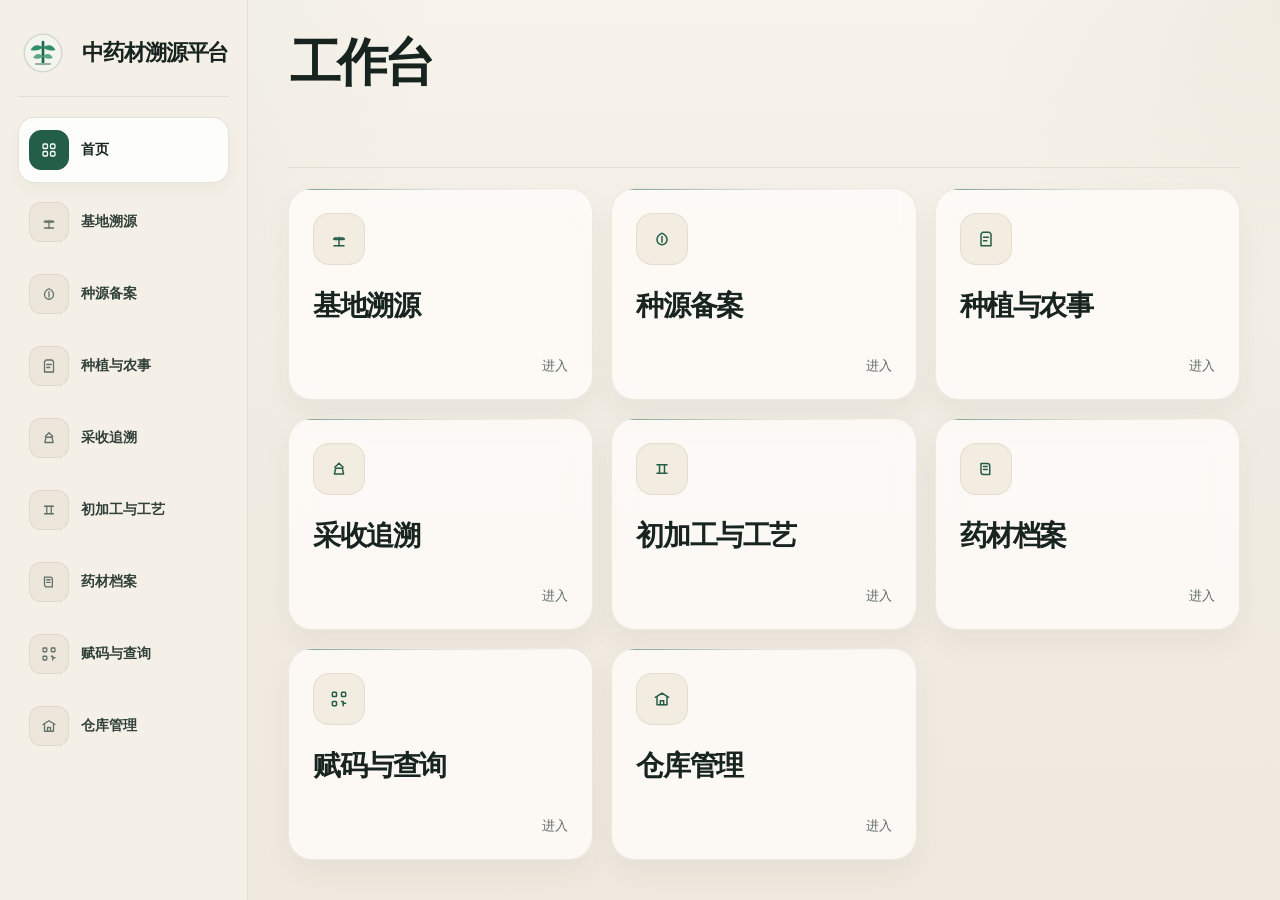
==== commit 1b84a286: "Restore approved traceability platform UI" ====
--- a/public/index.html
+++ b/public/index.html
@@ -5,7 +5,7 @@
   <meta name="viewport" content="width=device-width, initial-scale=1.0">
   <meta name="theme-color" content="#1aa05a">
   <link rel="icon" href="data:image/svg+xml,%3Csvg xmlns='http://www.w3.org/2000/svg' viewBox='0 0 64 64'%3E%3Crect width='64' height='64' rx='16' fill='%231aa05a'/%3E%3Ctext x='32' y='42' font-size='34' text-anchor='middle' fill='white' font-family='Arial'%3E%E8%8D%AF%3C/text%3E%3C/svg%3E">
-  <title>灵草数智 - 中药材溯源平台</title>
+  <title>中药材溯源平台</title>
   <link rel="stylesheet" href="assets/trace-admin.css">
 </head>
 <body data-page="home">
--- a/public/assets/trace-admin.css
+++ b/public/assets/trace-admin.css
@@ -1,325 +1,37 @@
 :root {
-  /* V3.0 灵草数智 - Lingcao Premium Design System */
-  
-  /* Color Palette - Nature & Heritage */
-  --primary: #1a5d48;         /* 深沉森林绿: 代表中药底蕴与专业性 */
-  --primary-light: #2a8a6a;
-  --primary-soft: rgba(26, 93, 72, 0.08);
-  --primary-glow: rgba(26, 93, 72, 0.15);
-  
-  --accent: #b8860b;          /* 琥珀金: 象征品质、见证与珍贵 */
-  --accent-light: #daa520;
-  --accent-soft: rgba(184, 134, 11, 0.1);
-  
-  --bg-main: #fcfaf5;         /* 宣纸白: 东方纸张的温润感 */
-  --bg-soft: #f4f6f2;         /* 淡淡的草本灰 */
-  --bg-sidebar: #0a3327;      /* 极深绿: 稳重背景 */
-  
-  --text-main: #1a2b25;       /* 墨色: 沉着 */
-  --text-soft: #5a6b65;
-  --text-faint: #9fb0aa;
-  
-  /* Glassmorphism & Surface */
-  --glass-bg: rgba(255, 255, 255, 0.82);
-  --glass-border: rgba(255, 255, 255, 0.45);
-  --surface: #ffffff;
-  
-  /* Elevation & Space */
-  --shadow-premium: 0 16px 48px rgba(15, 76, 58, 0.08);
-  --shadow-hover: 0 24px 64px rgba(15, 76, 58, 0.15);
-  --radius-v3: 32px;
-  --radius-inner: 20px;
-  
-  /* Typography */
-  --font-body: "Inter", "Source Han Sans SC", system-ui, -apple-system, sans-serif;
-  --font-display: "Playfair Display", "Noto Serif SC", serif;
-  
-  /* Layout Constants */
-  --sidebar-w: 280px;
-  --header-h: 80px;
-  --max-content: 1400px;
-}
-
-/* Base Styles & Typography */
-body {
-  background-color: var(--bg-main);
-  color: var(--text-main);
-  font-family: var(--font-body);
-  line-height: 1.6;
-  overflow-x: hidden;
-}
-
-h1, h2, h3, h4, .font-display {
-  font-family: var(--font-display);
-  font-weight: 700;
-  letter-spacing: -0.02em;
-}
-
-/* Bento Grid Layout System */
-.bento-grid {
-  display: grid;
-  grid-template-columns: repeat(12, 1fr);
-  grid-auto-rows: minmax(160px, auto);
-  gap: 24px;
-  padding: 24px 0;
-}
-
-.bento-card {
-  background: var(--glass-bg);
-  backdrop-filter: blur(24px);
-  -webkit-backdrop-filter: blur(24px);
-  border: 1px solid var(--glass-border);
-  border-radius: var(--radius-v3);
-  padding: 32px;
-  box-shadow: var(--shadow-premium);
-  transition: all 0.5s cubic-bezier(0.19, 1, 0.22, 1);
-  display: flex;
-  flex-direction: column;
-  position: relative;
-  overflow: hidden;
-  animation: slideUpIn 0.8s cubic-bezier(0.16, 1, 0.3, 1) both;
-}
-
-.bento-card:hover {
-  transform: translateY(-8px) scale(1.01);
-  box-shadow: var(--shadow-hover);
-  border-color: var(--primary-glow);
-  background: rgba(255, 255, 255, 0.9);
-}
-
-.bento-card::before {
-  content: "";
-  position: absolute;
-  top: 0; left: 0; right: 0;
-  height: 4px;
-  background: linear-gradient(90deg, transparent, var(--primary-glow), transparent);
-  opacity: 0;
-  transition: opacity 0.3s;
-}
-
-.bento-card:hover::before { opacity: 1; }
-
-/* Grid Spanning */
-.span-12 { grid-column: span 12; }
-.span-8 { grid-column: span 8; }
-.span-6 { grid-column: span 6; }
-.span-4 { grid-column: span 4; }
-.span-3 { grid-column: span 3; }
-
-/* Animations */
-@keyframes slideUpIn {
-  from { opacity: 0; transform: translateY(40px); }
-  to { opacity: 1; transform: translateY(0); }
-}
-
-@keyframes breatheGlow {
-  0%, 100% { box-shadow: 0 0 0 0 rgba(31, 156, 94, 0.2); }
-  50% { box-shadow: 0 0 0 12px rgba(31, 156, 94, 0); }
-}
-
-/* Dashboard Premium Widgets */
-.stat-widget-v3 {
-  height: 100%;
-  display: flex;
-  flex-direction: column;
-  justify-content: space-between;
-}
-
-.stat-widget-v3 .kicker {
-  font-size: 12px;
-  font-weight: 800;
-  text-transform: uppercase;
-  letter-spacing: 0.15em;
-  color: var(--text-faint);
-  margin-bottom: 8px;
-}
-
-.stat-widget-v3 .value {
-  font-size: 64px;
-  font-family: var(--font-display);
-  font-weight: 900;
-  color: var(--primary);
-  line-height: 0.9;
-  margin: 16px 0;
-}
-
-.stat-widget-v3 .footer {
-  display: flex;
-  align-items: center;
-  justify-content: space-between;
-  margin-top: auto;
-}
-
-.stat-widget-v3 .badge-v3 {
-  background: var(--primary-soft);
-  color: var(--primary);
-  padding: 6px 14px;
-  border-radius: 20px;
-  font-size: 12px;
-  font-weight: 700;
-}
-
-/* Public Trace - Narrative Certificate Mode */
-.cert-v3-root {
-  background: #fff;
-  color: var(--text-main);
-}
-
-.cert-v3-hero {
-  height: 85vh;
-  position: relative;
-  display: flex;
-  flex-direction: column;
-  align-items: center;
-  justify-content: center;
-  overflow: hidden;
-  color: #fff;
-  text-align: center;
-}
-
-.cert-v3-hero-bg {
-  position: absolute;
-  inset: 0;
-  background: url('https://images.unsplash.com/photo-1514733670139-4d87a1941d55?auto=format&fit=crop&q=80&w=2400') center/cover no-repeat;
-  filter: brightness(0.7);
-  transform: scale(1.05);
-  transition: transform 10s ease-out;
-}
-
-.cert-v3-hero:hover .cert-v3-hero-bg { transform: scale(1); }
-
-.cert-v3-hero-overlay {
-  position: absolute;
-  inset: 0;
-  background: linear-gradient(to bottom, rgba(10, 51, 39, 0.2), var(--primary-deep));
-}
-
-.cert-v3-hero-content {
-  position: relative;
-  z-index: 10;
-  padding: 40px;
-  max-width: 800px;
-}
-
-.cert-v3-tag {
-  background: var(--accent);
-  color: #fff;
-  padding: 8px 24px;
-  border-radius: 40px;
-  font-size: 14px;
-  font-weight: 800;
-  letter-spacing: 0.2em;
-  margin-bottom: 32px;
-  box-shadow: 0 8px 24px rgba(184, 134, 11, 0.4);
-}
-
-.cert-v3-hero h1 {
-  font-size: 56px;
-  margin: 0;
-  line-height: 1.1;
-  text-shadow: 0 4px 12px rgba(0,0,0,0.2);
-}
-
-.cert-v3-hero .trace-id {
-  font-size: 18px;
-  opacity: 0.8;
-  margin-top: 16px;
-  letter-spacing: 0.05em;
-}
-
-/* Lifecycle Narrative Timeline */
-.narrative-v3 {
-  padding: 100px 24px;
-  max-width: 1000px;
-  margin: 0 auto;
-}
-
-.narrative-v3-intro {
-  text-align: center;
-  margin-bottom: 80px;
-}
-
-.narrative-v3-intro h2 {
-  font-size: 36px;
-  color: var(--primary-deep);
-  margin-bottom: 16px;
-}
-
-.narrative-timeline {
-  position: relative;
-  padding: 40px 0;
-}
-
-.narrative-timeline::before {
-  content: "";
-  position: absolute;
-  left: 50%;
-  top: 0; bottom: 0;
-  width: 1px;
-  background: linear-gradient(to bottom, transparent, var(--primary), var(--accent), transparent);
-  transform: translateX(-50%);
-}
-
-.narrative-step {
-  display: flex;
-  justify-content: space-between;
-  align-items: center;
-  margin-bottom: 120px;
-  width: 100%;
-  position: relative;
-}
-
-.narrative-step:nth-child(even) { flex-direction: row-reverse; }
-
-.narrative-content {
-  width: 44%;
-  background: var(--bg-soft);
-  padding: 40px;
-  border-radius: var(--radius-inner);
-  position: relative;
-  transition: all 0.4s;
-}
-
-.narrative-content:hover {
-  background: #fff;
-  box-shadow: var(--shadow-premium);
-}
-
-.narrative-img-wrap {
-  width: 44%;
-  aspect-ratio: 4/3;
-  border-radius: var(--radius-inner);
-  overflow: hidden;
-  box-shadow: var(--shadow-premium);
-}
-
-.narrative-img-wrap img {
-  width: 100%;
-  height: 100%;
-  object-fit: cover;
-  transition: transform 0.6s;
-}
-
-.narrative-step:hover img { transform: scale(1.08); }
-
-.narrative-marker {
-  position: absolute;
-  left: 50%;
-  top: 40px;
-  width: 24px;
-  height: 24px;
-  background: #fff;
-  border: 4px solid var(--primary);
-  border-radius: 50%;
-  transform: translateX(-50%);
-  z-index: 5;
-  box-shadow: 0 0 0 6px var(--primary-soft);
-}
-
-.narrative-step:hover .narrative-marker {
-  background: var(--accent);
-  border-color: var(--accent-light);
-  box-shadow: 0 0 20px var(--accent-soft);
+  --bg: #eef2eb;
+  --bg-soft: #f8f6ef;
+  --bg-panel: rgba(255, 255, 255, 0.9);
+  --bg-panel-strong: #ffffff;
+  --bg-panel-muted: #f4f1e8;
+  --bg-sidebar: #263033;
+  --bg-sidebar-deep: #1f2729;
+  --bg-sidebar-soft: rgba(255, 255, 255, 0.06);
+  --text: #1d2931;
+  --text-soft: #66717c;
+  --text-faint: #93a0aa;
+  --line: rgba(102, 126, 108, 0.18);
+  --line-strong: rgba(86, 113, 93, 0.28);
+  --accent: #1f9c5e;
+  --accent-deep: #127347;
+  --accent-soft: rgba(31, 156, 94, 0.12);
+  --accent-glow: rgba(31, 156, 94, 0.22);
+  --gold: #8d7441;
+  --gold-soft: rgba(141, 116, 65, 0.12);
+  --danger: #cb5546;
+  --danger-soft: rgba(203, 85, 70, 0.12);
+  --info-soft: rgba(38, 86, 131, 0.1);
+  --shadow-xl: 0 30px 70px rgba(28, 37, 35, 0.12);
+  --shadow-lg: 0 22px 44px rgba(28, 37, 35, 0.08);
+  --shadow-md: 0 14px 32px rgba(28, 37, 35, 0.06);
+  --shadow-sm: 0 8px 18px rgba(28, 37, 35, 0.05);
+  --radius-2xl: 28px;
+  --radius-xl: 22px;
+  --radius-lg: 18px;
+  --radius-md: 14px;
+  --radius-sm: 10px;
+  --font-body: "Source Han Sans SC", "PingFang SC", "Hiragino Sans GB", "Microsoft YaHei", sans-serif;
+  --font-display: "Noto Serif SC", "Source Han Serif SC", "STSong", serif;
 }
 
 *,
@@ -335,134 +47,15 @@
 body {
   margin: 0;
   min-height: 100vh;
-  background: 
-    radial-gradient(at 0% 0%, rgba(212, 163, 115, 0.08) 0px, transparent 50%),
-    radial-gradient(at 100% 0%, rgba(29, 106, 83, 0.05) 0px, transparent 50%),
-    #f1f3f0;
+  background:
+    radial-gradient(circle at 0% 0%, rgba(31, 156, 94, 0.14), transparent 26%),
+    radial-gradient(circle at 100% 0%, rgba(141, 116, 65, 0.12), transparent 20%),
+    linear-gradient(180deg, #f6f4ee 0%, #eef2eb 44%, #e8eee7 100%);
   color: var(--text);
   font-family: var(--font-body);
-}
-
-/* Bento Grid System */
-.bento-grid {
-  display: grid;
-  grid-template-columns: repeat(12, 1fr);
-  grid-auto-rows: minmax(100px, auto);
-  gap: 24px;
-  margin-top: 32px;
-}
-
-.bento-card {
-  background: var(--bg-panel);
-  border-radius: var(--radius-xl);
-  border: 1px solid var(--line);
-  padding: 32px;
-  box-shadow: var(--shadow-sm);
-  transition: all 0.4s cubic-bezier(0.16, 1, 0.3, 1);
-  position: relative;
-  overflow: hidden;
-}
-
-.bento-card:hover {
-  transform: translateY(-8px);
-  box-shadow: var(--shadow-lg);
-  border-color: var(--accent-glow);
-}
-
-.bento-card-header {
-  display: flex;
-  justify-content: space-between;
-  align-items: flex-start;
-  margin-bottom: 24px;
-}
-
-.bento-card-title {
-  font-family: var(--font-display);
-  font-size: 20px;
-  font-weight: 700;
-  color: var(--accent-deep);
-}
-
-/* Specific Bento Sizes */
-.bento-span-12 { grid-column: span 12; }
-.bento-span-8 { grid-column: span 8; }
-.bento-span-4 { grid-column: span 4; }
-.bento-span-6 { grid-column: span 6; }
-.bento-span-3 { grid-column: span 3; }
-
-/* Enhanced Stats Card */
-.stat-card-v3 {
-  display: flex;
-  flex-direction: column;
-  justify-content: space-between;
-  height: 100%;
-}
-
-.stat-card-v3 .value {
-  font-family: var(--font-display);
-  font-size: 48px;
-  font-weight: 900;
-  color: var(--accent);
-  margin: 12px 0;
-  line-height: 1;
-}
-
-.stat-card-v3 .label {
-  font-size: 14px;
-  text-transform: uppercase;
-  letter-spacing: 1px;
-  color: var(--text-soft);
-  font-weight: 600;
-}
-
-.stat-card-v3 .trend {
-  font-size: 12px;
-  padding: 4px 8px;
-  background: var(--accent-soft);
-  color: var(--accent-deep);
-  border-radius: 20px;
-  width: fit-content;
-}
-
-/* Timeline V3 */
-.timeline-v3 {
-  display: flex;
-  flex-direction: column;
-  gap: 20px;
-}
-
-.timeline-v3-item {
-  display: flex;
-  gap: 16px;
-}
-
-.timeline-v3-marker {
-  width: 12px;
-  height: 12px;
-  border-radius: 50%;
-  background: var(--gold);
-  margin-top: 6px;
-  flex-shrink: 0;
-  box-shadow: 0 0 0 4px var(--gold-soft);
-}
-
-.timeline-v3-content h4 {
-  margin: 0;
-  font-size: 15px;
-  font-weight: 600;
-}
-
-.timeline-v3-content p {
-  margin: 4px 0;
-  font-size: 13px;
-  color: var(--text-soft);
-}
-
-.timeline-v3-content time {
-  font-size: 11px;
-  color: var(--text-faint);
-}
-
+  -webkit-font-smoothing: antialiased;
+  text-rendering: optimizeLegibility;
+}
 
 body::before {
   content: "";
@@ -3349,617 +2942,3 @@
     width: 100%;
   }
 }
-
-/* --- Phase 1: Dashboard & UI Enhancements --- */
-
-.app-shell {
-  display: flex;
-  min-height: 100vh;
-}
-
-.main {
-  flex: 1;
-  padding: 32px;
-  overflow-y: auto;
-}
-
-/* Dashboard Indicator Cards */
-.home-stats-grid {
-  display: grid;
-  grid-template-columns: repeat(4, 1fr);
-  gap: 20px;
-  margin: 32px 0;
-}
-
-.stat-card-v2 {
-  background: var(--bg-panel);
-  backdrop-filter: blur(10px);
-  padding: 24px;
-  border-radius: var(--radius-xl);
-  border: 1px solid var(--line);
-  box-shadow: var(--shadow-sm);
-  transition: all 0.3s ease;
-  display: flex;
-  flex-direction: column;
-  gap: 8px;
-}
-
-.stat-card-v2:hover {
-  transform: translateY(-4px);
-  box-shadow: var(--shadow-md);
-  border-color: var(--accent-glow);
-}
-
-.stat-card-v2 .stat-label {
-  font-size: 14px;
-  color: var(--text-soft);
-  font-weight: 500;
-}
-
-.stat-card-v2 .stat-value {
-  font-size: 32px;
-  font-weight: 700;
-  color: var(--text);
-  font-family: var(--font-display);
-  display: flex;
-  align-items: baseline;
-  gap: 4px;
-}
-
-.stat-card-v2 .stat-unit {
-  font-size: 14px;
-  color: var(--text-faint);
-  font-weight: normal;
-}
-
-/* Number Scrolling Animation */
-@keyframes countUp {
-  from { opacity: 0; transform: translateY(10px); }
-  to { opacity: 1; transform: translateY(0); }
-}
-
-.stat-value span {
-  display: inline-block;
-  animation: countUp 0.6s cubic-bezier(0.16, 1, 0.3, 1) forwards;
-}
-
-/* Home Layout Updates */
-.home-main-layout {
-  display: grid;
-  grid-template-columns: 1fr 340px;
-  gap: 32px;
-  align-items: start;
-}
-
-/* Recent Activities Timeline */
-.home-activities-panel {
-  background: var(--bg-panel);
-  border-radius: var(--radius-xl);
-  border: 1px solid var(--line);
-  padding: 24px;
-  box-shadow: var(--shadow-sm);
-}
-
-.home-activities-panel h2 {
-  font-size: 18px;
-  margin-bottom: 20px;
-  font-family: var(--font-display);
-}
-
-.timeline {
-  position: relative;
-  padding-left: 24px;
-}
-
-.timeline::before {
-  content: "";
-  position: absolute;
-  left: 7px;
-  top: 8px;
-  bottom: 8px;
-  width: 2px;
-  background: var(--line);
-}
-
-.timeline-item {
-  position: relative;
-  padding-bottom: 24px;
-}
-
-.timeline-item::before {
-  content: "";
-  position: absolute;
-  left: -24px;
-  top: 6px;
-  width: 16px;
-  height: 16px;
-  border-radius: 50%;
-  background: var(--bg-panel-strong);
-  border: 3px solid var(--accent);
-  z-index: 1;
-}
-
-.timeline-item:last-child {
-  padding-bottom: 0;
-}
-
-.timeline-content {
-  display: flex;
-  flex-direction: column;
-  gap: 4px;
-}
-
-.timeline-title {
-  font-size: 14px;
-  font-weight: 600;
-  color: var(--text);
-}
-
-.timeline-desc {
-  font-size: 12px;
-  color: var(--text-soft);
-}
-
-.timeline-time {
-  font-size: 11px;
-  color: var(--text-faint);
-  margin-top: 4px;
-}
-
-/* Compact Module Cards */
-.home-module-grid-v2 {
-  display: grid;
-  grid-template-columns: repeat(auto-fill, minmax(200px, 1fr));
-  gap: 16px;
-}
-
-.module-card-compact {
-  background: var(--bg-panel-muted);
-  border: 1px solid var(--line);
-  border-radius: var(--radius-lg);
-  padding: 20px;
-  display: flex;
-  align-items: center;
-  gap: 16px;
-  transition: all 0.2s ease;
-  cursor: pointer;
-}
-
-.module-card-compact:hover {
-  background: var(--bg-panel-strong);
-  border-color: var(--accent);
-  transform: scale(1.02);
-  box-shadow: var(--shadow-sm);
-}
-
-.module-icon-box {
-  width: 44px;
-  height: 44px;
-  border-radius: var(--radius-md);
-  background: var(--accent-soft);
-  color: var(--accent);
-  display: flex;
-  align-items: center;
-  justify-content: center;
-  font-size: 20px;
-}
-
-.module-info-box {
-  flex: 1;
-}
-
-.module-name {
-  font-size: 15px;
-  font-weight: 600;
-  display: block;
-  color: var(--text);
-}
-
-.module-count {
-  font-size: 12px;
-  color: var(--text-faint);
-}
-
-/* Form Validation */
-.form-field.required .field-label::after {
-  content: " *";
-  color: var(--danger);
-}
-
-input:invalid,
-select:invalid,
-textarea:invalid {
-  border-color: var(--danger) !important;
-  background-color: var(--danger-soft) !important;
-}
-
-/* Empty State Enhancements */
-.empty-state-v2 {
-  display: flex;
-  flex-direction: column;
-  align-items: center;
-  justify-content: center;
-  padding: 64px 32px;
-  text-align: center;
-}
-
-.empty-illustration {
-  margin-bottom: 24px;
-  color: var(--accent);
-  opacity: 0.8;
-}
-
-.empty-state-v2 h3 {
-  font-family: var(--font-display);
-  font-size: 20px;
-  margin-bottom: 8px;
-}
-
-.empty-state-v2 p {
-  color: var(--text-soft);
-  max-width: 400px;
-  margin-bottom: 24px;
-}
-
-.empty-actions {
-  display: flex;
-  gap: 12px;
-}
-
-.button-outline {
-  padding: 8px 16px;
-  border-radius: var(--radius-sm);
-  border: 1px solid var(--line-strong);
-  font-size: 14px;
-  font-weight: 500;
-  color: var(--text-soft);
-  transition: all 0.2s;
-}
-
-
-/* --- Phase 2+3: Advanced Features & Mobile Adaptation --- */
-
-/* Sidebar Enhancements & Storage Monitor */
-.sidebar {
-  display: flex;
-  flex-direction: column;
-}
-
-.sidebar-footer {
-  margin-top: auto;
-  padding: 24px;
-  border-top: 1px solid var(--bg-sidebar-soft);
-  display: flex;
-  flex-direction: column;
-  gap: 16px;
-}
-
-.storage-monitor {
-  display: flex;
-  flex-direction: column;
-  gap: 6px;
-}
-
-.storage-label {
-  font-size: 11px;
-  color: var(--text-faint);
-  display: flex;
-  justify-content: space-between;
-}
-
-.storage-bar-bg {
-  height: 4px;
-  background: var(--bg-sidebar-soft);
-  border-radius: 2px;
-  overflow: hidden;
-}
-
-.storage-bar-fill {
-  height: 100%;
-  background: var(--accent);
-  width: 0%;
-  transition: width 0.3s ease, background 0.3s ease;
-}
-
-.storage-bar-fill.warning { background: var(--gold); }
-.storage-bar-fill.danger { background: var(--danger); }
-
-.sidebar-actions {
-  display: grid;
-  grid-template-columns: 1fr 1fr;
-  gap: 8px;
-}
-
-.button-sidebar {
-  padding: 8px;
-  font-size: 12px;
-  font-weight: 500;
-  color: rgba(255, 255, 255, 0.7);
-  background: var(--bg-sidebar-soft);
-  border-radius: var(--radius-sm);
-  text-align: center;
-  transition: all 0.2s;
-}
-
-.button-sidebar:hover {
-  background: var(--bg-sidebar-soft);
-  color: #fff;
-  transform: translateY(-1px);
-}
-
-/* Mobile Adaptation (max-width: 768px) */
-@media (max-width: 768px) {
-  .app-shell {
-    flex-direction: column;
-  }
-
-  .sidebar {
-    position: fixed;
-    left: -280px;
-    top: 0;
-    bottom: 0;
-    width: 280px;
-    z-index: 1000;
-    transition: left 0.3s cubic-bezier(0.4, 0, 0.2, 1);
-    box-shadow: var(--shadow-xl);
-  }
-
-  .sidebar.is-open {
-    left: 0;
-  }
-
-  .mobile-header {
-    display: flex;
-    align-items: center;
-    justify-content: space-between;
-    padding: 12px 20px;
-    background: var(--bg-sidebar);
-    color: #fff;
-    position: sticky;
-    top: 0;
-    z-index: 900;
-  }
-
-  .hamburger {
-    width: 32px;
-    height: 32px;
-    display: flex;
-    flex-direction: column;
-    justify-content: center;
-    gap: 4px;
-  }
-
-  .hamburger span {
-    display: block;
-    width: 20px;
-    height: 2px;
-    background: currentColor;
-    border-radius: 1px;
-  }
-
-  .main {
-    padding: 20px;
-  }
-
-  .home-stats-grid {
-    grid-template-columns: repeat(2, 1fr);
-  }
-
-  .home-main-layout {
-    grid-template-columns: 1fr;
-  }
-
-  .panel-body {
-    overflow-x: auto;
-  }
-
-  .table {
-    min-width: 600px;
-  }
-
-  dialog .dialog-frame {
-    width: 100% !important;
-    max-width: 100% !important;
-    height: 100% !important;
-    max-height: 100% !important;
-    border-radius: 0 !important;
-    margin: 0 !important;
-  }
-}
-
-/* Print Enhancements */
-@media print {
-  .sidebar, .page-hero, .command-panel, .sidebar-footer, .button, .detail-rail {
-    display: none !important;
-  }
-
-  body {
-    background: #fff !important;
-    padding: 0 !important;
-  }
-
-  .main {
-    padding: 0 !important;
-    margin: 0 !important;
-  }
-
-  .print-only {
-    display: block !important;
-  }
-
-  .printable-qr-card {
-    border: 1px solid #eee;
-    padding: 40px;
-    text-align: center;
-    max-width: 400px;
-    margin: 0 auto;
-    page-break-inside: avoid;
-  }
-
-  .printable-qr-card img {
-    width: 200px;
-    height: 200px;
-    margin: 0 auto 20px;
-  }
-
-  .printable-qr-info {
-    text-align: left;
-    display: flex;
-    flex-direction: column;
-    gap: 8px;
-  }
-
-  .printable-qr-info h1 {
-    font-size: 24px;
-    margin-bottom: 12px;
-    text-align: center;
-  }
-
-  /* Trace Public (Consumer H5) V3.0 */
-.trace-public {
-  background: #fdfcf8;
-  min-height: 100vh;
-  padding-bottom: 64px;
-}
-
-.trace-public-shell {
-  max-width: 480px;
-  margin: 0 auto;
-  background: #fff;
-  min-height: 100vh;
-  box-shadow: 0 0 40px rgba(0,0,0,0.05);
-}
-
-.public-v3-hero {
-  position: relative;
-  height: 320px;
-  background: var(--bg-sidebar);
-  color: #fff;
-  padding: 40px 24px;
-  display: flex;
-  flex-direction: column;
-  justify-content: flex-end;
-  background-image: 
-    linear-gradient(to bottom, rgba(15, 76, 58, 0.4), var(--bg-sidebar)),
-    url('https://images.unsplash.com/photo-1512413316925-fd4793431f11?auto=format&fit=crop&w=800&q=80');
-  background-size: cover;
-  background-position: center;
-}
-
-.public-v3-hero h1 {
-  font-family: var(--font-display);
-  font-size: 28px;
-  margin: 8px 0;
-}
-
-.public-v3-hero .badge {
-  background: var(--gold);
-  color: #fff;
-  padding: 4px 12px;
-  border-radius: 20px;
-  font-size: 11px;
-  width: fit-content;
-  text-transform: uppercase;
-  letter-spacing: 1px;
-}
-
-.public-v3-section {
-  padding: 32px 24px;
-}
-
-.public-v3-section h2 {
-  font-family: var(--font-display);
-  font-size: 20px;
-  color: var(--accent-deep);
-  margin-bottom: 24px;
-  border-bottom: 2px solid var(--gold-soft);
-  padding-bottom: 12px;
-}
-
-.public-v3-card {
-  background: var(--bg-panel-muted);
-  border-radius: var(--radius-lg);
-  padding: 24px;
-  margin-bottom: 20px;
-  border: 1px solid var(--line);
-}
-
-.public-v3-card h3 {
-  font-size: 14px;
-  color: var(--text-soft);
-  margin-bottom: 16px;
-  text-transform: uppercase;
-  letter-spacing: 1px;
-}
-
-.public-v3-info-row {
-  display: flex;
-  justify-content: space-between;
-  margin-bottom: 12px;
-  font-size: 15px;
-}
-
-.public-v3-info-row label {
-  color: var(--text-faint);
-}
-
-.public-v3-info-row span {
-  font-weight: 600;
-  color: var(--text);
-}
-
-.public-v3-timeline {
-  position: relative;
-  padding-left: 32px;
-}
-
-.public-v3-timeline::before {
-  content: "";
-  position: absolute;
-  left: 7px;
-  top: 0;
-  bottom: 0;
-  width: 2px;
-  background: var(--gold-soft);
-}
-
-.public-v3-timeline-item {
-  position: relative;
-  padding-bottom: 32px;
-}
-
-.public-v3-timeline-item::before {
-  content: "";
-  position: absolute;
-  left: -32px;
-  top: 4px;
-  width: 16px;
-  height: 16px;
-  border-radius: 50%;
-  background: #fff;
-  border: 3px solid var(--gold);
-  z-index: 1;
-}
-
-.public-v3-timeline-item h4 {
-  margin: 0;
-  font-size: 16px;
-  color: var(--text);
-}
-
-.public-v3-timeline-item p {
-  margin: 4px 0;
-  font-size: 13px;
-  color: var(--text-soft);
-}
-
-.public-v3-footer {
-  text-align: center;
-  padding: 40px 24px;
-  background: var(--bg-panel-muted);
-  color: var(--text-faint);
-  font-size: 12px;
-}
-
-
-
